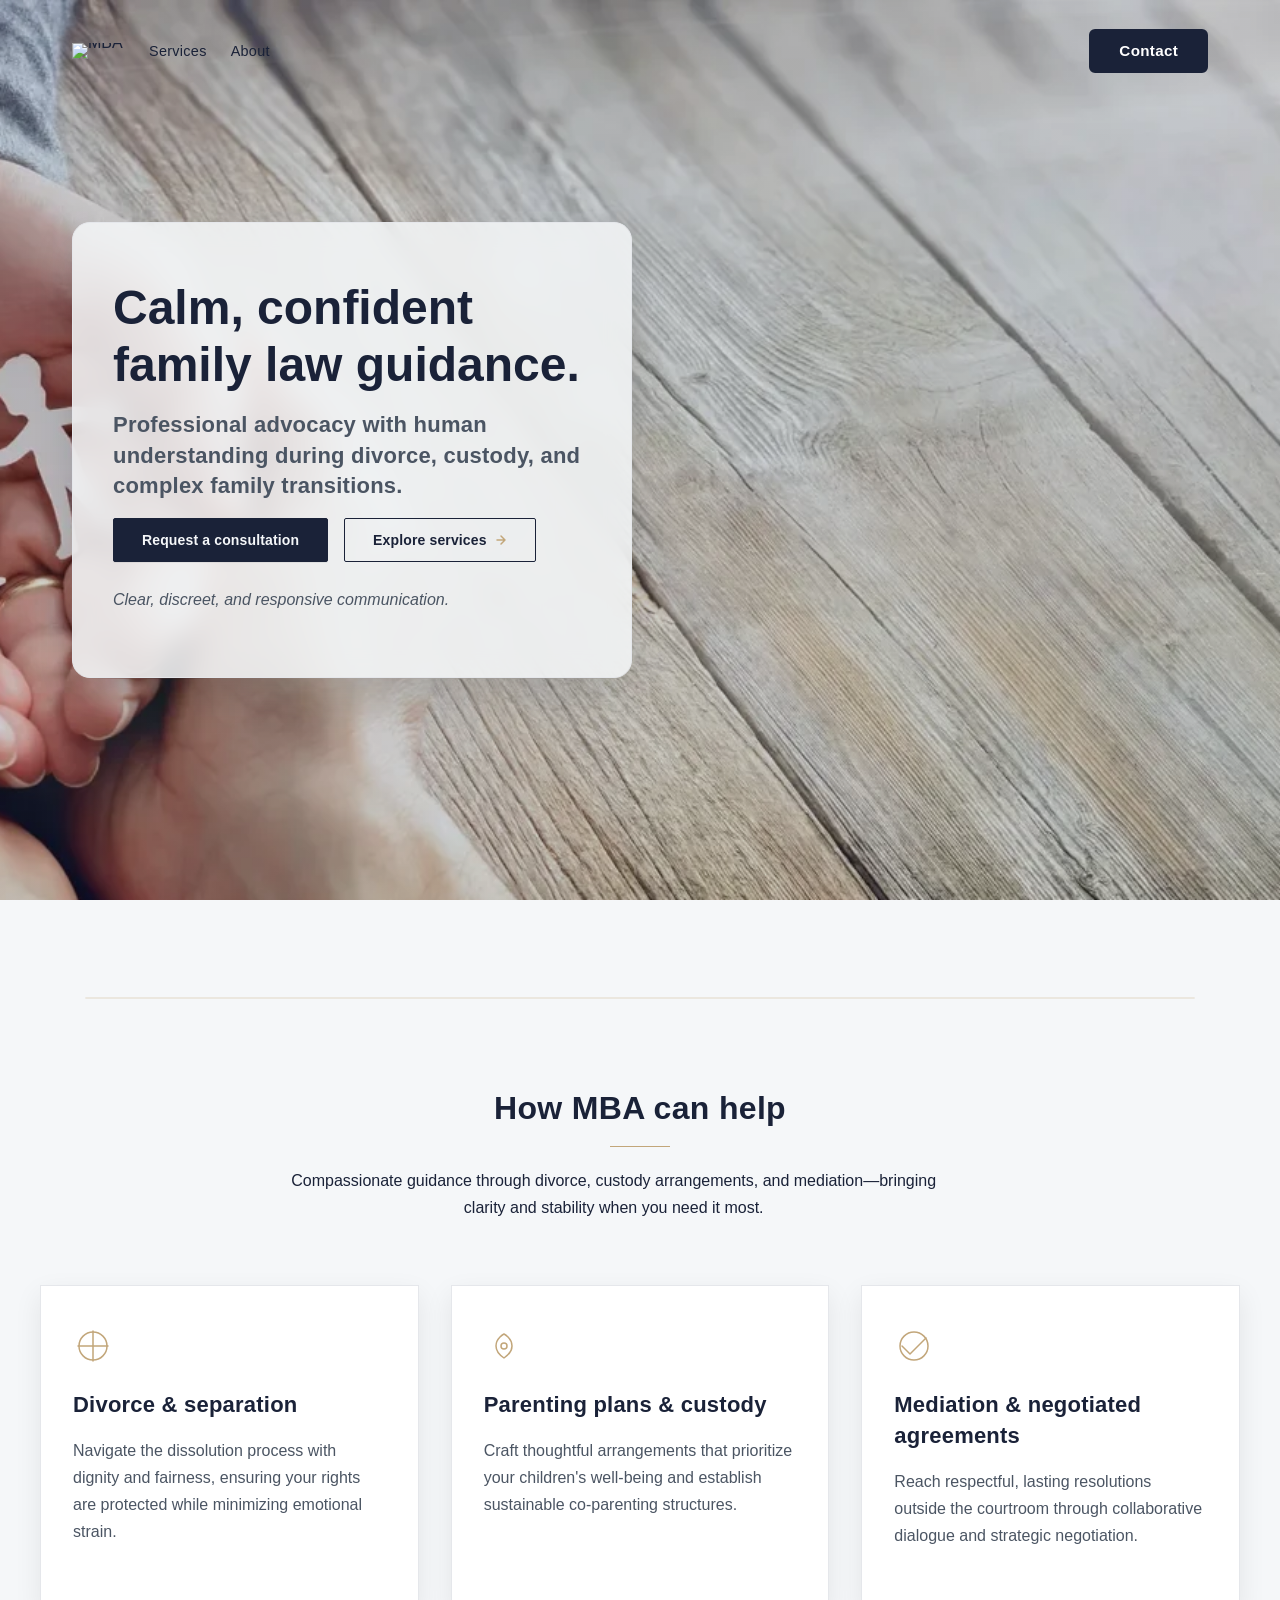
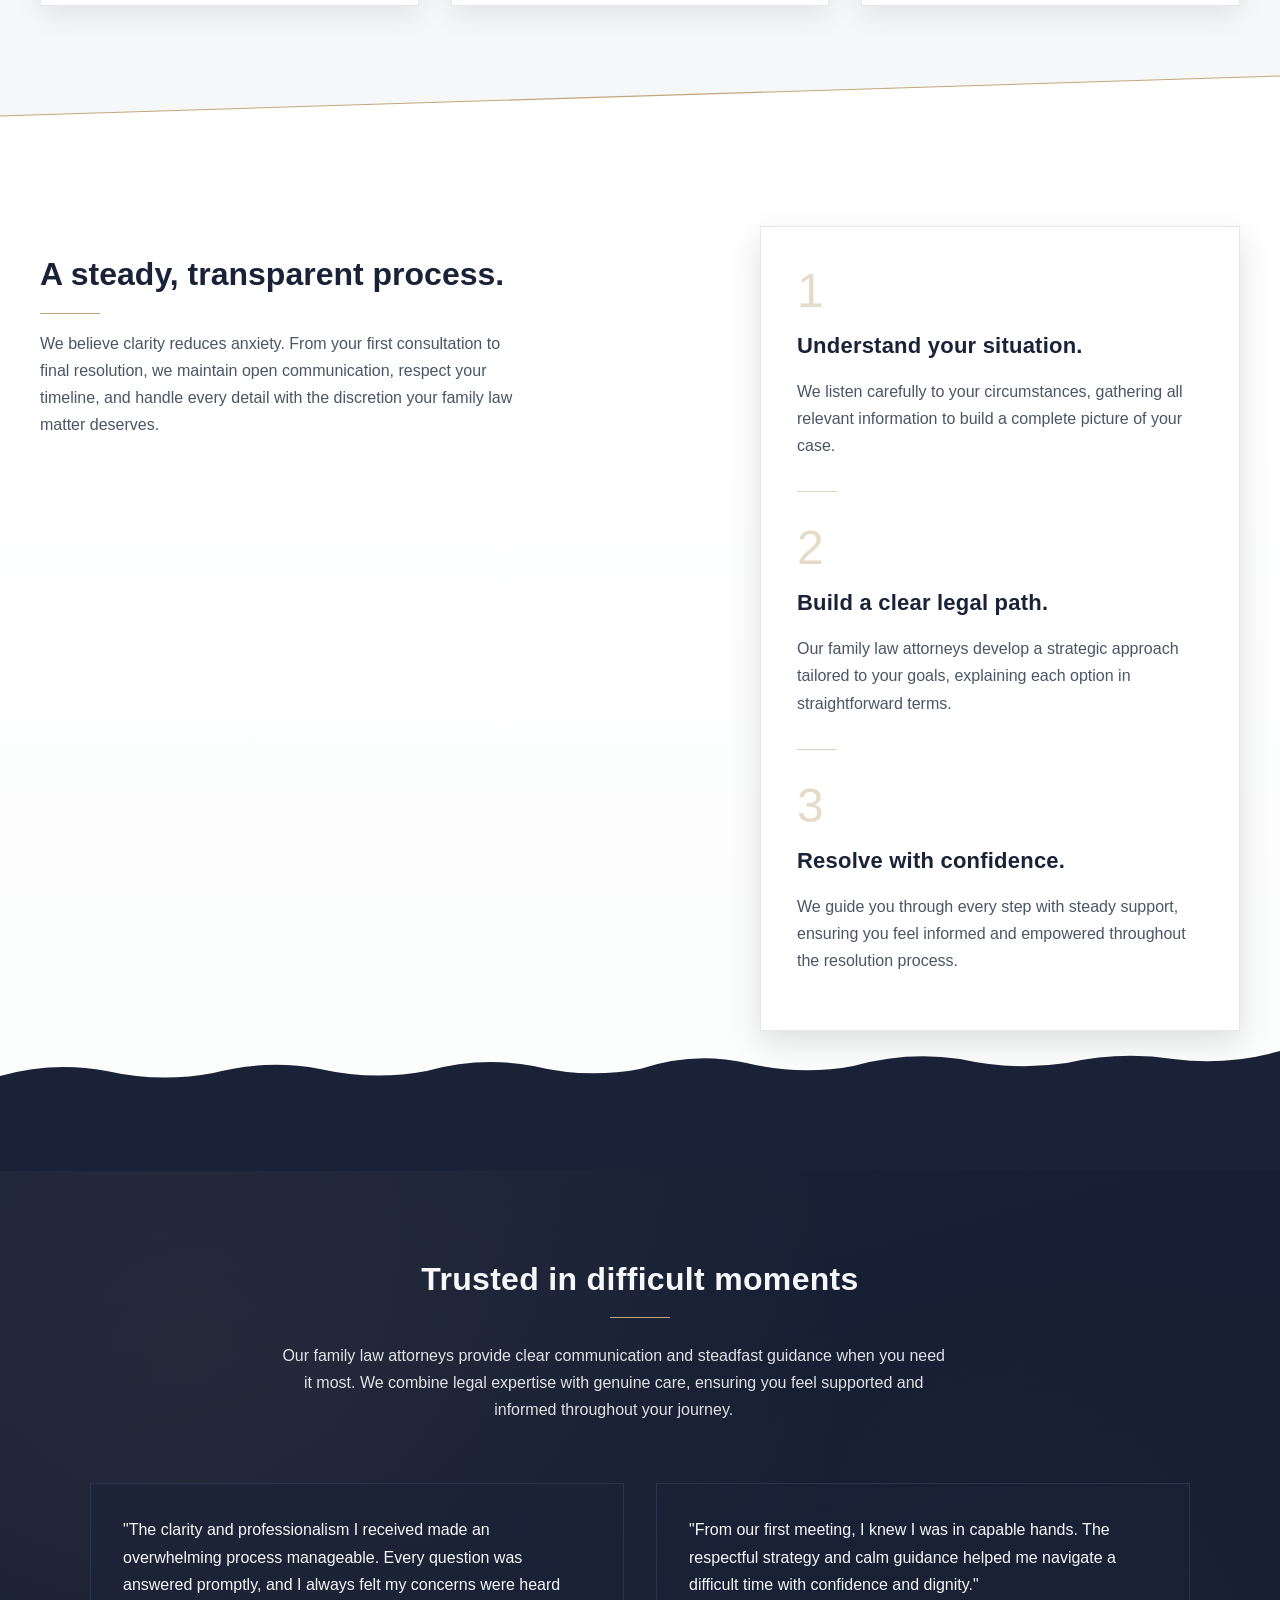
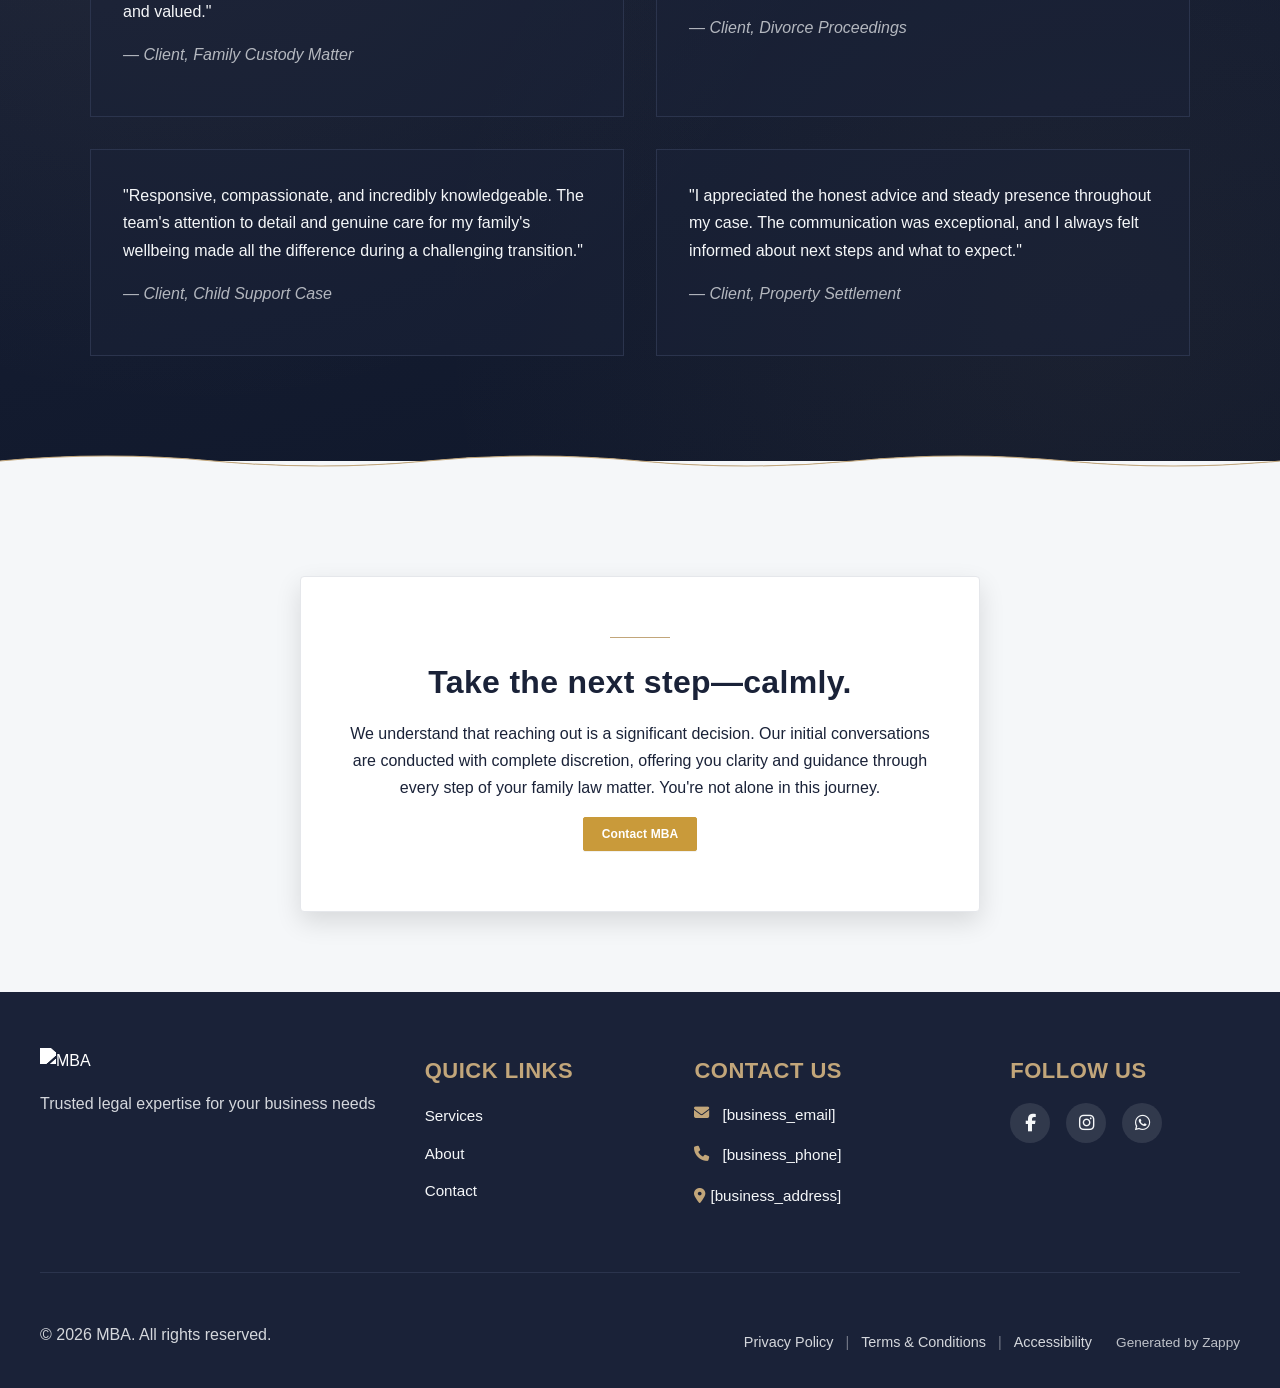
==== public/index.html @ fbe48329 "Background sync: Progressive GitHub Sync" ====
<!doctype html><html dir="ltr" lang="en"><head><meta charset="UTF-8"><meta content="width=device-width,initial-scale=1" name="viewport"><meta content="index, follow" name="robots"><title>Compassionate Family Law Attorney You Can Trust — MBA</title><meta content="Navigate family legal matters with confidence. MBA provides expert family law attorneys who combine professional excellence with genuine empathy for your unique situation." name="description"><meta content="family law attorney, family law lawyers, family custody lawyer, family legal services, divorce attorney" name="keywords"><link href="/assets/favicon.ico" rel="icon" type="image/x-icon"><link href="/assets/favicon-16x16.png" rel="icon" type="image/png" sizes="16x16"><link href="/assets/favicon-32x32.png" rel="icon" type="image/png" sizes="32x32"><link href="/assets/favicon-48x48.png" rel="icon" type="image/png" sizes="48x48"><link href="/assets/favicon-192x192.png" rel="icon" type="image/png" sizes="192x192"><link href="/assets/favicon-512x512.png" rel="icon" type="image/png" sizes="512x512"><link href="/assets/apple-touch-icon.png" rel="apple-touch-icon"><script>!function(){"use strict";var t="0f9f8397-a9c9-483f-95fe-36661cc1593b",e="https://api.zappy5.com/api/analytics/track",a=18e5,n=2592e6,o=!0,i=!0,r=!0;var s=function(){var e="zappy_visitor_"+t,a=null;try{if(a=localStorage.getItem(e)){var o=JSON.parse(a),i=Date.now();if(i-o.created<n)return o.lastSeen=i,localStorage.setItem(e,JSON.stringify(o)),o.id}}catch(t){console.warn("Zappy Analytics: LocalStorage not available")}var r="zv_"+Date.now()+"_"+Math.random().toString(36).substr(2,9);try{localStorage.setItem(e,JSON.stringify({id:r,created:Date.now(),lastSeen:Date.now()}))}catch(t){}return r}(),c=function(){var e="zappy_session_"+t,n=null;try{if(n=sessionStorage.getItem(e)){var o=JSON.parse(n),i=Date.now();if(i-o.timestamp<a)return o.timestamp=i,sessionStorage.setItem(e,JSON.stringify(o)),o.id}}catch(t){console.warn("Zappy Analytics: SessionStorage not available")}var r="zs_"+Date.now()+"_"+Math.random().toString(36).substr(2,9);try{sessionStorage.setItem(e,JSON.stringify({id:r,timestamp:Date.now()}))}catch(t){}return r}();function l(a,n){n=n||{};var o={website_id:t,event_type:a,page_path:window.location.pathname,referrer:document.referrer||"direct",visitor_id:s,session_id:c,metadata:n};if(navigator.sendBeacon){var i=new Blob([JSON.stringify(o)],{type:"application/json"});navigator.sendBeacon(e,i)}else fetch(e,{method:"POST",headers:{"Content-Type":"application/json"},body:JSON.stringify(o),keepalive:!0}).catch(function(t){console.warn("Zappy Analytics: Failed to track event",t)})}o&&l("pageview",{title:document.title,url:window.location.href}),i&&document.addEventListener("click",function(t){var e=t.target;if("BUTTON"===e.tagName||e.closest("button")){var a="BUTTON"===e.tagName?e:e.closest("button");l("click",{element:"button",text:a.textContent.trim().substring(0,100),id:a.id||null,class:a.className||null})}else if("A"===e.tagName||e.closest("a")){var n="A"===e.tagName?e:e.closest("a");l("navigation",{element:"link",text:n.textContent.trim().substring(0,100),href:n.href,external:n.hostname!==window.location.hostname})}},!0),r&&document.addEventListener("submit",function(t){var e=t.target;l("form_submit",{form_id:e.id||null,form_name:e.name||null,form_action:e.action||null,form_method:e.method||"GET"})},!0);var m=Date.now();window.addEventListener("beforeunload",function(){l("page_unload",{time_on_page:Math.floor((Date.now()-m)/1e3),page_path:window.location.pathname})}),window.zappyAnalytics={track:l,getVisitorId:function(){return s},getSessionId:function(){return c}}}()</script><meta content="Compassionate Family Law Attorney You Can Trust — MBA" property="og:title"><meta content="Navigate family legal matters with confidence. MBA provides expert family law attorneys who combine professional excellence with genuine empathy for your unique situation." property="og:description"><meta content="website" property="og:type"><meta content="en_US" property="og:locale"><meta content="summary_large_image" name="twitter:card"><meta content="Compassionate Family Law Attorney You Can Trust — MBA" name="twitter:title"><meta content="Navigate family legal matters with confidence. MBA provides expert family law attorneys who combine professional excellence with genuine empathy for your unique situation." name="twitter:description"><link href="https://cdnjs.cloudflare.com/ajax/libs/font-awesome/6.4.0/css/all.min.css" rel="stylesheet"><link href="/assets/favicon.ico" rel="icon" type="image/x-icon"><link href="/assets/favicon-16x16.png" rel="icon" type="image/png" sizes="16x16"><link href="/assets/favicon-32x32.png" rel="icon" type="image/png" sizes="32x32"><link href="/assets/favicon-48x48.png" rel="icon" type="image/png" sizes="48x48"><link href="/assets/favicon-192x192.png" rel="icon" type="image/png" sizes="192x192"><link href="/assets/favicon-512x512.png" rel="icon" type="image/png" sizes="512x512"><link href="/assets/apple-touch-icon.png" rel="apple-touch-icon"><link href="https://cdn.jsdelivr.net/npm/vanilla-cookieconsent@3/dist/cookieconsent.css" rel="stylesheet"><script src="https://cdn.jsdelivr.net/npm/vanilla-cookieconsent@3/dist/cookieconsent.umd.js"></script><script src="https://cdn.jsdelivr.net/gh/mickidum/acc_toolbar/acctoolbar/acctoolbar.min.js"></script><link href="/styles.css" rel="stylesheet"><style id="zappy-dropdown-submenu-styles">#navMenu li:has(.sub-menu),.nav-menu li:has(.sub-menu),.navbar li:has(.sub-menu),nav li:has(.sub-menu){position:relative}#navMenu .sub-menu,.nav-menu .sub-menu,.navbar .sub-menu,nav .sub-menu{display:block!important;position:absolute!important;top:100%;left:0;min-width:220px;background:#fff;border-radius:8px;box-shadow:0 8px 25px rgba(0,0,0,.15);padding:8px 0;opacity:0;visibility:hidden;transform:translateY(10px);transition:all .3s ease;z-index:1000;list-style:none;pointer-events:none}#navMenu li:hover>.sub-menu,.nav-menu li:hover>.sub-menu,.navbar li:hover>.sub-menu,nav li:hover>.sub-menu{opacity:1!important;visibility:visible!important;transform:translateY(0)!important;pointer-events:auto!important}.sub-menu li{list-style:none;margin:0;padding:0}.sub-menu a{display:block!important;padding:10px 16px!important;color:#333!important;font-weight:500;text-decoration:none;white-space:nowrap;transition:background-color .2s}.sub-menu a:hover{background-color:#f5f5f5}[dir=rtl] .nav-menu .sub-menu,[dir=rtl] .navbar .sub-menu,[dir=rtl] nav .sub-menu,html[lang=ar] .nav-menu .sub-menu,html[lang=ar] .navbar .sub-menu,html[lang=ar] nav .sub-menu,html[lang=he] .nav-menu .sub-menu,html[lang=he] .navbar .sub-menu,html[lang=he] nav .sub-menu{left:auto!important;right:0!important}.sub-menu:empty,.sub-menu:not(:has(li)),.sub-menu:not(:has(li:not(.zappy-hidden-menu-item))){display:none!important;opacity:0!important;visibility:hidden!important;pointer-events:none!important}li:has(.menu-group-title):hover>.sub-menu{opacity:1!important;visibility:visible!important;transform:translateY(0)!important;pointer-events:auto!important}#navMenu>li>.menu-group-title,.nav-menu>li>.menu-group-title{display:inline-block;padding:.5rem 1rem;cursor:default;user-select:none}@media (max-width:768px){#navMenu .sub-menu,.nav-menu .sub-menu,.navbar .sub-menu,nav .sub-menu{position:static!important;transform:none!important;box-shadow:none!important;background:0 0!important;max-height:0;overflow:hidden;opacity:0;visibility:hidden;transition:max-height .3s ease,opacity .3s ease;padding:0!important;border-radius:0!important}.sub-menu.mobile-expanded{max-height:500px!important;opacity:1!important;visibility:visible!important;padding:8px 0 8px 16px!important}[dir=rtl] .sub-menu.mobile-expanded,html[lang=he] .sub-menu.mobile-expanded{padding:8px 16px 8px 0!important}#navMenu li:hover>.sub-menu,.nav-menu li:hover>.sub-menu,.navbar li:hover>.sub-menu,nav li:hover>.sub-menu{opacity:0;visibility:hidden;pointer-events:none}#navMenu li>.sub-menu.mobile-expanded,.nav-menu li>.sub-menu.mobile-expanded,.navbar li>.sub-menu.mobile-expanded,nav li>.sub-menu.mobile-expanded{opacity:1!important;visibility:visible!important;pointer-events:auto!important}#navMenu li:has(.sub-menu),.nav-menu li:has(.sub-menu),.navbar li:has(.sub-menu),nav li:has(.sub-menu){display:flex!important;flex-wrap:wrap!important;align-items:center!important;position:relative!important;min-height:44px!important}#navMenu li:has(.sub-menu)>a,.nav-menu li:has(.sub-menu)>a,.navbar li:has(.sub-menu)>a,nav li:has(.sub-menu)>a{flex:1!important;min-width:0!important}#navMenu li:has(.sub-menu)>.menu-group-title,.nav-menu li:has(.sub-menu)>.menu-group-title,.navbar li:has(.sub-menu)>.menu-group-title,nav li:has(.sub-menu)>.menu-group-title{flex:1!important;min-width:0!important;padding:0!important;line-height:inherit!important}#navMenu li:has(.sub-menu)>.sub-menu,.nav-menu li:has(.sub-menu)>.sub-menu,.navbar li:has(.sub-menu)>.sub-menu,nav li:has(.sub-menu)>.sub-menu{flex-basis:100%!important;width:100%!important}#navMenu li:has(.sub-menu)>a [class*=arrow],#navMenu li:has(.sub-menu)>a [class*=chevron],.nav-menu li:has(.sub-menu)>a .fa-angle-down,.nav-menu li:has(.sub-menu)>a .fa-chevron-down,.nav-menu li:has(.sub-menu)>a [class*=arrow],.nav-menu li:has(.sub-menu)>a [class*=chevron],nav li:has(.sub-menu)>a [class*=arrow],nav li:has(.sub-menu)>a [class*=chevron]{display:none!important;visibility:hidden!important}.mobile-submenu-toggle{display:flex!important;align-items:center!important;justify-content:center!important;width:44px!important;height:auto!important;background:0 0!important;border:none!important;cursor:pointer!important;color:var(--text-dark)!important;position:static!important;flex-shrink:0!important;align-self:stretch!important;z-index:2!important;padding:0!important;margin:0!important}.mobile-submenu-toggle::after{content:''!important;width:0!important;height:0!important;border-left:6px solid transparent!important;border-right:6px solid transparent!important;border-top:7px solid currentColor!important;transition:transform .3s ease!important}.mobile-submenu-toggle.expanded::after{transform:rotate(180deg)!important}.sub-menu a{padding:10px 0!important;display:block!important;color:var(--text-dark)!important}.navbar .sub-menu li a,.zappy-products-dropdown .sub-menu a,nav.navbar .sub-menu li a{color:var(--text-dark)!important}}@media (min-width:769px){.mobile-submenu-toggle{display:none!important}}</style><style id="zappy-widget-visibility">#mic-access-tool-box,#mic-access-tool-general-button,#mic-init-access-tool #mic-access-tool-box,#mic-init-access-tool #mic-access-tool-general-button,#mic-init-access-tool .mic-access-tool-general-button,._access-icon,._access-menu,.mic-access-tool-box,.mic-access-tool-general-button,div[id*=mic-access-tool-box]{display:none!important;visibility:hidden!important;opacity:0!important;pointer-events:none!important}</style></head><body><nav class="navbar"><button aria-label="Menu" class="mobile-toggle" id="mobileToggle"><svg viewBox="0 0 24 24" fill="none" height="24" width="24" class="hamburger-icon"><path d="M3 12h18M3 6h18M3 18h18" stroke="currentColor" stroke-width="2" stroke-linecap="round"></path></svg><svg viewBox="0 0 24 24" fill="none" height="24" width="24" class="close-icon" style="display:none"><path d="M18 6L6 18M6 6l12 12" stroke="currentColor" stroke-width="2" stroke-linecap="round"></path></svg></button><button aria-label="Call" class="phone-header-btn"><svg viewBox="0 0 24 24" fill="currentColor" height="20" width="20"><path d="M22 16.92v3a2 2 0 0 1-2.18 2 19.79 19.79 0 0 1-8.63-3.07 19.5 19.5 0 0 1-6-6 19.79 19.79 0 0 1-3.07-8.67A2 2 0 0 1 4.11 2h3a2 2 0 0 1 2 1.72 12.84 12.84 0 0 0 .7 2.81 2 2 0 0 1-.45 2.11L8.09 9.91a16 16 0 0 0 6 6l1.27-1.27a2 2 0 0 1 2.11-.45 12.84 12.84 0 0 0 2.81.7A2 2 0 0 1 22 16.92z"></path></svg></button><div class="nav-container"><div class="nav-brand"><a href="/" class="logo-link"><img alt="MBA" class="logo" src="/assets/mba-legal-services-logo.webp"></a></div><ul class="nav-menu" id="navMenu"><li><a href="/services">Services</a></li><li><a href="/about">About</a></li></ul><div class="nav-cta-container"><a href="/contact" class="nav-cta-btn">Contact</a></div></div></nav><main><section class="home-hero-section" data-layout-spec="Home-Hero" data-hero-type="fullscreen-scrim" data-zappy-bg-color="" data-zappy-bg-image="assets/business-general-hero-upload-1772632208998.webp" data-zappy-bg-overlay-color="#0e1f36" data-zappy-bg-overlay-opacity="20" data-zappy-bg-type="image" data-zappy-bg-video-type="" data-zappy-bg-video-url="" id="zappy-section-0" style="--zappy-bg-overlay:rgba(14, 31, 54, 0.2);--zappy-bg-image:url(&quot;assets/business-general-hero-upload-1772632208998.webp&quot;);background-image:linear-gradient(rgba(14,31,54,.2),rgba(14,31,54,.2)),url(&quot;assets/business-general-hero-upload-1772632208998.webp&quot;);background-size:cover;background-position:center center;background-repeat:no-repeat;position:relative;overflow:hidden"><img alt="MBA Family Law office consultation room" class="home-hero-bg zappy-editable-image" src="/assets/site-home-hero-bg.webp" data-context="Professional family law office environment: elegant consultation room with soft natural light streaming through sheer curtains, warm wood desk with subtle leather details, calming neutral tones, sophisticated but approachable atmosphere, shallow depth of field, high-end architectural photography style" data-element-id="img-1772631860323-vb6tc7k5k" data-element-type="image" data-hero-bg="true" data-placeholder="home-hero-bg" data-preserve-bg="0" data-resize-handler-attached="true" data-zappy-original-bg="hidden" height="1080" style="display:none" width="1920"><div class="home-hero-scrim" data-zappy-gradient-scrim="true" data-zappy-original-bg="hidden" data-zappy-scrim-orig-opacity="" style="opacity:1;display:none"></div><div class="home-hero-content"><div class="home-hero-overlay-card"><h1 data-element-id="move-1772632239444-rimyccp4" style="text-align:left">Calm, confident family law guidance.</h1><h3>Professional advocacy with human understanding during divorce, custody, and complex family transitions.</h3><div class="home-hero-cta-group"><a href="/contact" class="btn-primary" data-element-id="btn-1772631860321-oxfjqekbe" data-element-type="button" data-native-element="true">Request a consultation</a><a href="/services" class="btn-secondary" data-element-id="btn-1772631860321-j453nmy4q" data-element-type="button" data-native-element="true"><span>Explore services</span><svg viewBox="0 0 12 12" xmlns="http://www.w3.org/2000/svg" aria-hidden="true" data-no-icon-edit="true" fill="none" height="12" width="12"><path d="M2 6H10M10 6L6 2M10 6L6 10" stroke="currentColor" stroke-width="1.5" stroke-linecap="round" stroke-linejoin="round"></path></svg></a></div><p class="home-hero-micro-line">Clear, discreet, and responsive communication.</p></div></div><div class="home-hero-divider-wrapper"><svg viewBox="0 0 1200 100" xmlns="http://www.w3.org/2000/svg" aria-hidden="true" data-no-icon-edit="true" preserveAspectRatio="none"><defs><pattern height="200" id="marble-texture" patternUnits="userSpaceOnUse" width="200" x="0" y="0"><rect fill="#f5f7f9" height="200" width="200" opacity="0.3"></rect><path d="M20,50 Q40,30 60,50 T100,50 Q120,70 140,50 T180,50" stroke="#e5e7eb" stroke-width="0.5" fill="var(--bg-light)" opacity="0.4"></path><path d="M10,80 Q30,60 50,80 T90,80 Q110,100 130,80 T170,80" stroke="#e5e7eb" stroke-width="0.5" fill="var(--bg-light)" opacity="0.3"></path><circle cx="50" cy="100" fill="#c2a67a" r="1" opacity="0.2"></circle><circle cx="150" cy="150" fill="#c2a67a" r="1" opacity="0.2"></circle></pattern><linearGradient id="fade-gradient" x1="0%" x2="0%" y1="0%" y2="100%"><stop offset="0%" style="stop-color:#f5f7f9"></stop><stop offset="100%" style="stop-color:#f5f7f9;stop-opacity:1"></stop></linearGradient></defs><rect fill="url(#marble-texture)" height="100" width="1200"></rect><rect fill="url(#fade-gradient)" height="100" width="1200"></rect><line stroke="#c2a67a" stroke-width="1" x1="80" x2="1120" y1="98" y2="98" opacity="0.4"></line></svg></div></section><section class="home-services-section" data-layout-spec="Home-services"><div class="home-services-container"><div class="home-services-intro"><h2>How MBA can help</h2><div class="home-services-divider-line"></div><p>Compassionate guidance through divorce, custody arrangements, and mediation—bringing clarity and stability when you need it most.</p></div><div class="home-services-grid"><article class="home-services-card"><div class="home-services-icon-wrapper"><svg viewBox="0 0 40 40" xmlns="http://www.w3.org/2000/svg" fill="none" height="40" width="40" data-element-type="icon" data-icon-type="svg"><path d="M20 5L20 35M5 20L35 20" stroke="currentColor" stroke-width="1.5" stroke-linecap="round"></path><circle cx="20" cy="20" fill="none" r="14" stroke="currentColor" stroke-width="1.5"></circle></svg></div><h3>Divorce &amp; separation</h3><p>Navigate the dissolution process with dignity and fairness, ensuring your rights are protected while minimizing emotional strain.</p></article><article class="home-services-card"><div class="home-services-icon-wrapper"><svg viewBox="0 0 40 40" xmlns="http://www.w3.org/2000/svg" fill="none" height="40" width="40" data-element-type="icon" data-icon-type="svg"><path d="M20 8C20 8 12 12 12 20C12 24 14 28 20 32C26 28 28 24 28 20C28 12 20 8 20 8Z" stroke="currentColor" stroke-width="1.5" fill="none" stroke-linejoin="round"></path><circle cx="20" cy="20" fill="none" r="3" stroke="currentColor" stroke-width="1.5"></circle></svg></div><h3>Parenting plans &amp; custody</h3><p>Craft thoughtful arrangements that prioritize your children's well-being and establish sustainable co-parenting structures.</p></article><article class="home-services-card"><div class="home-services-icon-wrapper"><svg viewBox="0 0 40 40" xmlns="http://www.w3.org/2000/svg" fill="none" height="40" width="40" data-element-type="icon" data-icon-type="svg"><path d="M8 20L16 28L32 12" stroke="currentColor" stroke-width="1.5" stroke-linecap="round" stroke-linejoin="round"></path><circle cx="20" cy="20" fill="none" r="14" stroke="currentColor" stroke-width="1.5"></circle></svg></div><h3>Mediation &amp; negotiated agreements</h3><p>Reach respectful, lasting resolutions outside the courtroom through collaborative dialogue and strategic negotiation.</p></article></div></div><div class="home-services-divider-wrapper"><svg viewBox="0 0 1200 60" xmlns="http://www.w3.org/2000/svg" aria-hidden="true" data-no-icon-edit="true" preserveAspectRatio="none"><defs><linearGradient id="home-services-divider-stroke" x1="0%" x2="100%" y1="0%" y2="0%"><stop offset="0%" style="stop-color:var(--accent)"></stop><stop offset="50%" style="stop-color:var(--accent);stop-opacity:1"></stop><stop offset="100%" style="stop-color:var(--accent)"></stop></linearGradient></defs><path d="M0,60 L0,50 L1200,10 L1200,60 Z" fill="#FFFFFF"></path><line stroke="url(#home-services-divider-stroke)" stroke-width="1" x1="0" x2="1200" y1="50" y2="10"></line></svg></div></section><section class="home-process-section" data-layout-spec="Home-process"><div class="home-process-container"><div class="home-process-content"><div class="home-process-text-column"><h2>A steady, transparent process.</h2><p>We believe clarity reduces anxiety. From your first consultation to final resolution, we maintain open communication, respect your timeline, and handle every detail with the discretion your family law matter deserves.</p></div><div class="home-process-steps-column"><div class="home-process-steps-panel"><div class="home-process-step"><div class="home-process-step-number">1</div><h3>Understand your situation.</h3><p>We listen carefully to your circumstances, gathering all relevant information to build a complete picture of your case.</p></div><div class="home-process-step-divider"></div><div class="home-process-step"><div class="home-process-step-number">2</div><h3>Build a clear legal path.</h3><p>Our family law attorneys develop a strategic approach tailored to your goals, explaining each option in straightforward terms.</p></div><div class="home-process-step-divider"></div><div class="home-process-step"><div class="home-process-step-number">3</div><h3>Resolve with confidence.</h3><p>We guide you through every step with steady support, ensuring you feel informed and empowered throughout the resolution process.</p></div></div></div></div></div><div class="home-process-divider-wrapper"><svg viewBox="0 0 1200 120" xmlns="http://www.w3.org/2000/svg" aria-hidden="true" data-no-icon-edit="true" preserveAspectRatio="none"><path d="M1200,120 L1200,0 Q1150,15 1100,8 Q1050,0 1000,12 Q950,20 900,8 Q850,0 800,15 Q750,25 700,12 Q650,0 600,18 Q550,28 500,15 Q450,5 400,20 Q350,30 300,18 Q250,8 200,22 Q150,32 100,20 Q50,10 0,25 L0,120 Z" fill="#1a2238"></path></svg></div></section><section class="home-testimonials-section" data-layout-spec="Home-testimonials"><div class="home-testimonials-container"><div class="home-testimonials-intro"><h2>Trusted in difficult moments</h2><div class="home-testimonials-rule"></div><p>Our family law attorneys provide clear communication and steadfast guidance when you need it most. We combine legal expertise with genuine care, ensuring you feel supported and informed throughout your journey.</p></div><div class="home-testimonials-grid"><div class="home-testimonial-card"><p class="home-testimonial-quote">"The clarity and professionalism I received made an overwhelming process manageable. Every question was answered promptly, and I always felt my concerns were heard and valued."</p><p class="home-testimonial-attribution">— Client, Family Custody Matter</p></div><div class="home-testimonial-card"><p class="home-testimonial-quote">"From our first meeting, I knew I was in capable hands. The respectful strategy and calm guidance helped me navigate a difficult time with confidence and dignity."</p><p class="home-testimonial-attribution">— Client, Divorce Proceedings</p></div><div class="home-testimonial-card"><p class="home-testimonial-quote">"Responsive, compassionate, and incredibly knowledgeable. The team's attention to detail and genuine care for my family's wellbeing made all the difference during a challenging transition."</p><p class="home-testimonial-attribution">— Client, Child Support Case</p></div><div class="home-testimonial-card"><p class="home-testimonial-quote">"I appreciated the honest advice and steady presence throughout my case. The communication was exceptional, and I always felt informed about next steps and what to expect."</p><p class="home-testimonial-attribution">— Client, Property Settlement</p></div></div></div><div class="home-testimonials-divider-wrapper"><svg viewBox="0 0 1200 80" xmlns="http://www.w3.org/2000/svg" aria-hidden="true" data-no-icon-edit="true" preserveAspectRatio="none"><path d="M0,80 L0,45 Q100,35 200,45 T400,45 Q500,35 600,45 T800,45 Q900,35 1000,45 T1200,45 L1200,80 Z" fill="var(--bg-light)"></path><path d="M0,45 Q100,35 200,45 T400,45 Q500,35 600,45 T800,45 Q900,35 1000,45 T1200,45" stroke="var(--accent)" stroke-width="1" fill="var(--bg-light)"></path></svg></div></section><section class="home-cta-section" data-layout-spec="Home-cta"><div class="home-cta-container"><div class="home-cta-card"><div class="home-cta-rule"></div><h2>Take the next step—calmly.</h2><p>We understand that reaching out is a significant decision. Our initial conversations are conducted with complete discretion, offering you clarity and guidance through every step of your family law matter. You're not alone in this journey.</p><a href="/contact" class="btn-primary">Contact MBA</a></div></div></section></main><footer class="site-footer"><link href="https://cdnjs.cloudflare.com/ajax/libs/font-awesome/6.4.0/css/all.min.css" rel="stylesheet"><div class="footer-container"><div class="footer-top"><div class="footer-column footer-company"><img alt="MBA" class="logo" src="/assets/mba-legal-services-logo.webp"><p class="footer-tagline">Trusted legal expertise for your business needs</p></div><div class="footer-column footer-links"><h3 class="footer-heading">Quick Links</h3><ul class="footer-nav"><li><a href="/services">Services</a></li><li><a href="/about">About</a></li><li><a href="/contact">Contact</a></li></ul></div><div class="footer-column footer-contact"><h3 class="footer-heading">Contact Us</h3><ul class="contact-list"><li><i class="fas fa-envelope"></i><a href="mailto:[business_email]">[business_email]</a></li><li><i class="fas fa-phone"></i><a href="tel:[business_phone]">[business_phone]</a></li><li><a href="/"><i class="fas fa-map-marker-alt"></i><span>[business_address]</span></a></li></ul></div><div class="footer-column footer-social"><h3 class="footer-heading">Follow Us</h3><div class="social-links"><a href="[facebook_handle]" aria-label="Facebook"><i class="fab fa-facebook-f"></i></a><a href="[instagram_handle]" aria-label="Instagram"><i class="fab fa-instagram"></i></a><a href="[whatsapp_handle]" aria-label="WhatsApp"><i class="fab fa-whatsapp"></i></a></div></div></div><div class="footer-bottom"><div class="footer-bottom-left"><p class="copyright">© 2026 MBA. All rights reserved.</p></div><div class="footer-bottom-right"><div class="legal-links"><a href="/privacy">Privacy Policy</a><span class="separator">|</span><a href="/terms">Terms &amp; Conditions</a><span class="separator">|</span><a href="/accessibility">Accessibility</a></div><a href="https://zappy5.com" class="zappy-attribution" target="_blank">Generated by Zappy</a></div></div></div></footer><a href="https://wa.me/[whatsapp_handle]" class="whatsapp-float" aria-label="WhatsApp"><i class="fab fa-whatsapp"></i></a><div data-integration="accessibility:toolbar"></div><script src="/script.js"></script><script id="zappy-mobile-submenu-script">!function(){function e(){if(window.innerWidth>768)return document.querySelectorAll(".mobile-submenu-toggle").forEach(function(e){e.remove()}),void document.querySelectorAll(".sub-menu.mobile-expanded").forEach(function(e){e.classList.remove("mobile-expanded")});document.querySelectorAll(".nav-menu li:has(.sub-menu), nav li:has(.sub-menu), .navbar li:has(.sub-menu), #navMenu li:has(.sub-menu)").forEach(function(e){if(!e.querySelector(".mobile-submenu-toggle")){var t=e.querySelector(".sub-menu"),n=e.querySelector(":scope > a");if(t&&n){var o=document.createElement("button");o.className="mobile-submenu-toggle",o.setAttribute("aria-label","Toggle submenu"),o.setAttribute("type","button"),n.insertAdjacentElement("afterend",o),o.addEventListener("click",function(e){e.preventDefault(),e.stopPropagation(),document.querySelectorAll(".sub-menu.mobile-expanded").forEach(function(e){if(e!==t){e.classList.remove("mobile-expanded");var n=e.parentElement.querySelector(".mobile-submenu-toggle");n&&n.classList.remove("expanded")}}),t.classList.toggle("mobile-expanded"),o.classList.toggle("expanded")})}}})}var t;"loading"===document.readyState?document.addEventListener("DOMContentLoaded",e):e(),window.addEventListener("resize",function(){clearTimeout(t),t=setTimeout(e,250)});var n=new MutationObserver(function(t){t.forEach(function(t){if("attributes"===t.type){var n=t.target;n.classList&&(n.classList.contains("active")||n.classList.contains("open"))&&setTimeout(e,100)}})});setTimeout(function(){document.querySelectorAll(".mobile-menu, .nav-menu, #navMenu, nav").forEach(function(e){n.observe(e,{attributes:!0,attributeFilter:["class","style"]})})},500)}()</script><script id="zappy-navbar-scroll-effect">!function(){var e=document.querySelector("nav.navbar,.navbar:not(.zappy-catalog-menu)"),t=document.querySelector(".zappy-catalog-menu");if(e){var r="rgba(15,23,42,0.85)";e.style.transition="background 0.3s ease,backdrop-filter 0.3s ease,-webkit-backdrop-filter 0.3s ease,box-shadow 0.3s ease",t&&(t.style.transition="background 0.3s ease,backdrop-filter 0.3s ease,-webkit-backdrop-filter 0.3s ease"),window.addEventListener("scroll",a,{passive:!0}),a()}function a(){(window.scrollY||window.pageYOffset)>60?(e.style.background=r,e.style.backdropFilter="blur(12px)",e.style.webkitBackdropFilter="blur(12px)",e.style.boxShadow="0 2px 16px rgba(0,0,0,0.12)",t&&(t.style.background=r,t.style.backdropFilter="blur(12px)",t.style.webkitBackdropFilter="blur(12px)")):(e.style.background="transparent",e.style.backdropFilter="none",e.style.webkitBackdropFilter="none",e.style.boxShadow="none",t&&(t.style.background="transparent",t.style.backdropFilter="none",t.style.webkitBackdropFilter="none"))}}()</script></body></html>
---- styles.css ----
/* Self-hosted fonts (Inter + Rubik for multi-language support) */

/* Inter font (English / LTR languages) */
@font-face {
  font-family: 'Inter';
  font-style: normal;
  font-weight: 400;
  font-display: swap;
  src: url('assets/fonts/Inter-Regular.woff2') format('woff2');
}

@font-face {
  font-family: 'Inter';
  font-style: normal;
  font-weight: 500;
  font-display: swap;
  src: url('assets/fonts/Inter-Medium.woff2') format('woff2');
}

@font-face {
  font-family: 'Inter';
  font-style: normal;
  font-weight: 600;
  font-display: swap;
  src: url('assets/fonts/Inter-SemiBold.woff2') format('woff2');
}

@font-face {
  font-family: 'Inter';
  font-style: normal;
  font-weight: 700;
  font-display: swap;
  src: url('assets/fonts/Inter-Bold.woff2') format('woff2');
}

/* Rubik font (Hebrew / RTL languages) */
@font-face {
  font-family: 'Rubik';
  font-style: normal;
  font-weight: 400;
  font-display: swap;
  src: url('assets/fonts/Rubik-Regular.woff2') format('woff2');
}

@font-face {
  font-family: 'Rubik';
  font-style: normal;
  font-weight: 500;
  font-display: swap;
  src: url('assets/fonts/Rubik-Medium.woff2') format('woff2');
}

@font-face {
  font-family: 'Rubik';
  font-style: normal;
  font-weight: 600;
  font-display: swap;
  src: url('assets/fonts/Rubik-SemiBold.woff2') format('woff2');
}

@font-face {
  font-family: 'Rubik';
  font-style: normal;
  font-weight: 700;
  font-display: swap;
  src: url('assets/fonts/Rubik-Bold.woff2') format('woff2');
}


/* Self-hosted fonts (Inter + Rubik for multi-language support) */

/* Inter font (English / LTR languages) */
@font-face {
  font-family: 'Inter';
  font-style: normal;
  font-weight: 400;
  font-display: swap;
  src: url('assets/fonts/Inter-Regular.woff2') format('woff2');
}

@font-face {
  font-family: 'Inter';
  font-style: normal;
  font-weight: 500;
  font-display: swap;
  src: url('assets/fonts/Inter-Medium.woff2') format('woff2');
}

@font-face {
  font-family: 'Inter';
  font-style: normal;
  font-weight: 600;
  font-display: swap;
  src: url('assets/fonts/Inter-SemiBold.woff2') format('woff2');
}

@font-face {
  font-family: 'Inter';
  font-style: normal;
  font-weight: 700;
  font-display: swap;
  src: url('assets/fonts/Inter-Bold.woff2') format('woff2');
}

/* Rubik font (Hebrew / RTL languages) */
@font-face {
  font-family: 'Rubik';
  font-style: normal;
  font-weight: 400;
  font-display: swap;
  src: url('assets/fonts/Rubik-Regular.woff2') format('woff2');
}

@font-face {
  font-family: 'Rubik';
  font-style: normal;
  font-weight: 500;
  font-display: swap;
  src: url('assets/fonts/Rubik-Medium.woff2') format('woff2');
}

@font-face {
  font-family: 'Rubik';
  font-style: normal;
  font-weight: 600;
  font-display: swap;
  src: url('assets/fonts/Rubik-SemiBold.woff2') format('woff2');
}

@font-face {
  font-family: 'Rubik';
  font-style: normal;
  font-weight: 700;
  font-display: swap;
  src: url('assets/fonts/Rubik-Bold.woff2') format('woff2');
}
:root {
  --primary: #1a2238;
  --secondary: #FFFFFF;
  --accent: #c2a67a;
  --bg-light: #f5f7f9;
  --bg-dark: #0f172a;
  --text-dark: #1a2238;
  --text-light: #f5f7f9;
  --text-muted: #4b5563;
  --border-light: #e5e7eb;
  --border-dark: #2b344d;
  --nav-bg: transparent;
  --nav-text: #1a2238;
  --nav-text-hover: #c2a67a;
  
  --gradient-primary: linear-gradient(180deg, #E1B34D 0%, #C99A3A 55%, #B8892C 100%);
  --gradient-secondary: linear-gradient(180deg, #1B3A62 0%, #0E1F36 100%);
  --gradient-gold-shine: linear-gradient(90deg, rgba(255,255,255,0) 0%, rgba(255,255,255,0.45) 50%, rgba(255,255,255,0) 100%);
  --gradient-gold-accent: linear-gradient(135deg, #E7C574 0%, #C99A3A 55%, #A9771F 100%);
  --gradient-dark-section: linear-gradient(180deg, #152C4B 0%, #0E1F36 100%);
  --gradient-light-section: linear-gradient(180deg, #FFFFFF 0%, #F6F6F6 100%);
  --gradient-overlay-dark: linear-gradient(90deg, rgba(14,31,54,0.55) 0%, rgba(14,31,54,0.15) 45%, rgba(14,31,54,0) 70%);
  --gradient-overlay-light: linear-gradient(180deg, rgba(255,255,255,0.75) 0%, rgba(255,255,255,0.85) 100%);
  
  --font-heading: 'Noe Display', 'EB Garamond', Garamond, serif;
  --font-body: Inter, system-ui, -apple-system, 'Segoe UI', Roboto, sans-serif;
  
  --container-max-width: 1200px;
  --container-padding: 20px;
  --border-radius: 8px;
  --transition: all 0.3s ease;
}

*, *::before, *::after {
  box-sizing: border-box;
  margin: 0;
  padding: 0;
}

html {
  font-size: 16px !important;
  -webkit-font-smoothing: antialiased;
  -moz-osx-font-smoothing: grayscale;
  scroll-behavior: smooth;
}

body {
  font-family: 'Inter', sans-serif;
  font-size: 16px !important;
  line-height: 1.7 !important;
  color: var(--text-dark);
  background-color: var(--secondary);
  direction: ltr;
}

h1, h2, h3, h4, h5, h6 {
  font-family: 'Inter', sans-serif;
  color: var(--text-dark);
  letter-spacing: 0.01em;
}

h1 {
  font-size: 48px !important;
  font-weight: 700 !important;
  line-height: 1.2 !important;
  margin-bottom: 1rem !important;
  margin-top: 0.5rem !important;
}

h2 {
  font-size: 32px !important;
  font-weight: 600 !important;
  line-height: 1.3 !important;
  margin-bottom: 1rem !important;
  margin-top: 0.5rem !important;
}

h3 {
  font-size: 22px !important;
  font-weight: 600 !important;
  line-height: 1.4 !important;
  margin-bottom: 1rem !important;
  margin-top: 0.5rem !important;
}

p {
  font-size: 16px !important;
  font-weight: 400 !important;
  line-height: 1.7 !important;
  margin-bottom: 1rem !important;
  max-width: 75ch;
}

small, .small-text {
  font-size: 14px !important;
  font-weight: 400 !important;
  line-height: 1.6 !important;
}

a {
  color: var(--primary);
  text-decoration: none;
  transition: var(--transition);
}

a:hover {
  color: var(--accent);
}

img {
  max-width: 100%;
  height: auto;
  display: block;
}

ul, ol {
  list-style-position: inside;
  margin-bottom: 1rem;
}

button {
  font-family: 'Inter', sans-serif;
  cursor: pointer;
  border: none;
  outline: none;
}

.container {
  max-width: var(--container-max-width);
  margin: 0 auto;
  padding: 0 var(--container-padding);
  width: 100%;
}

.btn {
  display: inline-block;
  padding: 12px 32px;
  font-size: 16px;
  font-weight: 500;
  text-align: center;
  border-radius: var(--border-radius);
  transition: var(--transition);
  cursor: pointer;
  border: 2px solid transparent;
  text-decoration: none;
}

.btn-primary {
  background: var(--gradient-primary);
  color: var(--text-dark);
  border-color: transparent;
}

.btn-primary:hover {
  transform: translateY(-2px);
  box-shadow: 0 8px 16px rgba(194, 166, 122, 0.3);
  color: var(--text-dark);
}

.btn-secondary {
  background: var(--primary);
  color: var(--text-light);
  border-color: var(--primary);
}

.btn-secondary:hover {
  background: transparent;
  color: var(--primary);
  border-color: var(--primary);
}

.text-center {
  text-align: center;
}

.text-muted {
  color: var(--text-muted);
}

.bg-light {
  background-color: var(--bg-light);
}

.bg-dark {
  background-color: var(--bg-dark);
  color: var(--text-light);
}

.section {
  padding: 80px 0;
}

.divider-gold {
  width: 60px;
  height: 2px;
  background: var(--gradient-gold-accent);
  margin: 1.5rem 0;
}

.whatsapp-float {
  position: fixed;
  bottom: 20px;
  right: 20px;
  width: 60px;
  height: 60px;
  background: #25D366;
  color: white;
  border-radius: 50%;
  display: flex;
  align-items: center;
  justify-content: center;
  font-size: 30px;
  z-index: 999;
  box-shadow: 0 4px 12px rgba(0,0,0,0.15);
  text-decoration: none;
  transition: transform 0.3s, box-shadow 0.3s;
}

.whatsapp-float:hover {
  transform: scale(1.1);
  box-shadow: 0 6px 20px rgba(0,0,0,0.2);
  color: white;
}

@media (max-width: 1024px) {
  h1 {
    font-size: 36px !important;
  }
  
  h2 {
    font-size: 28px !important;
  }
  
  h3 {
    font-size: 20px !important;
  }
  
  p {
    font-size: 15px !important;
  }
  
  .section {
    padding: 60px 0;
  }
}

@media (max-width: 768px) {
  h1 {
    font-size: 28px !important;
    margin-bottom: 1rem !important;
    margin-top: 0.5rem !important;
  }
  
  h2 {
    font-size: 22px !important;
    margin-bottom: 1rem !important;
    margin-top: 0.5rem !important;
  }
  
  h3 {
    font-size: 18px !important;
    margin-bottom: 1rem !important;
    margin-top: 0.5rem !important;
  }
  
  p {
    font-size: 14px !important;
  }
  
  .section {
    padding: 40px 0;
  }
  
  .btn {
    padding: 10px 24px;
    font-size: 14px;
  }
  
  .container {
    padding: 0 16px;
  }
}

@media (min-width: 769px) {
  .whatsapp-float {
    display: none !important;
  }
}

/* Navbar Styles */
:root{--nav-bg:transparent;--nav-text:#1a2238;--nav-text-hover:#c2a67a;--primary:#1a2238;--secondary:#FFFFFF;--accent:#c2a67a;--bg-light:#f5f7f9;--bg-dark:#0f172a;--text-dark:#1a2238;--text-light:#f5f7f9;--text-muted:#4b5563;--border-light:#e5e7eb;--border-dark:#2b344d}.navbar{position:fixed;top:0;left:0;right:0;width:100%;background:var(--nav-bg);z-index:1000;padding:1rem 2rem;transition:background-color 0.3s ease,box-shadow 0.3s ease}.navbar.scrolled{background:rgba(255,255,255,0.95);backdrop-filter:blur(10px);box-shadow:0 2px 10px rgba(0,0,0,0.08)}.nav-container{max-width:1200px;margin:0 auto;display:flex;align-items:center;justify-content:space-between;gap:2rem}.nav-brand{flex-shrink:0}.logo-link{display:block;line-height:0}.logo{max-height:40px;height:auto;width:auto;display:block}.nav-menu{display:flex;align-items:center;list-style:none;margin:0;padding:0;gap:2.5rem}.nav-menu li{margin:0;padding:0}.nav-menu a{color:var(--nav-text);text-decoration:none;font-size:0.95rem;font-weight:500;letter-spacing:0.3px;position:relative;transition:color 0.3s ease;padding:0.5rem 0}.nav-menu a:hover{color:var(--nav-text-hover)}.nav-menu a::after{content:'';position:absolute;bottom:0;left:0;width:0;height:2px;background:var(--accent);transition:width 0.3s ease}.nav-menu a:hover::after{width:100%}.nav-cta-container{margin-left:auto;flex-shrink:0}.nav-cta-btn{display:inline-block;background:var(--primary);color:var(--secondary);text-decoration:none;padding:0.75rem 1.75rem;border-radius:6px;font-weight:600;font-size:0.95rem;letter-spacing:0.3px;transition:all 0.3s ease;border:2px solid var(--primary)}.nav-cta-btn:hover{background:transparent;color:var(--primary);transform:translateY(-2px);box-shadow:0 4px 12px rgba(26,34,56,0.15)}.mobile-toggle,.phone-header-btn{display:none;background:none;border:none;cursor:pointer;padding:0.5rem;color:var(--nav-text);transition:color 0.3s ease}.mobile-toggle:hover,.phone-header-btn:hover{color:var(--nav-text-hover)}@media(max-width:768px){.navbar{padding:1rem 1.5rem}.mobile-toggle,.phone-header-btn{display:block;position:absolute;top:50%;transform:translateY(-50%);z-index:1001}.mobile-toggle{left:1rem}.phone-header-btn{right:1rem}.nav-container{flex-direction:column;align-items:stretch}.nav-brand{text-align:center;order:1;padding:0.5rem 0}.logo{margin:0 auto}.nav-menu{position:fixed;top:0;left:-100%;width:80%;max-width:320px;height:100vh;background:rgba(255,255,255,0.98);backdrop-filter:blur(10px);flex-direction:column;align-items:flex-start;gap:0;padding:5rem 2rem 2rem;box-shadow:2px 0 20px rgba(0,0,0,0.1);transition:left 0.3s ease;overflow-y:auto;order:2}.nav-menu.active{left:0}.nav-menu li{width:100%;border-bottom:1px solid var(--border-light)}.nav-menu a{display:block;width:100%;padding:1rem 0;font-size:1.05rem}.nav-menu a::after{display:none}.nav-cta-container{order:3;margin-left:0;padding:1rem 0;text-align:center}.nav-cta-btn{display:block;width:100%;max-width:280px;margin:0 auto;padding:1rem 2rem;font-size:1rem}}@media(max-width:480px){.nav-menu{width:85%;max-width:100%}}
:root{--nav-bg:transparent;--nav-text:#1a2238;--nav-text-hover:#c2a67a;--primary:#1a2238;--secondary:#FFFFFF;--accent:#c2a67a;--bg-light:#f5f7f9;--bg-dark:#0f172a;--text-dark:#1a2238;--text-light:#f5f7f9;--text-muted:#4b5563;--border-light:#e5e7eb;--border-dark:#2b344d}.navbar{position:fixed;top:0;left:0;right:0;width:100%;background:var(--nav-bg);z-index:1000;padding:1rem 2rem;transition:background-color 0.3s ease,box-shadow 0.3s ease}.navbar.scrolled{background:rgba(255,255,255,0.95);backdrop-filter:blur(10px);box-shadow:0 2px 10px rgba(0,0,0,0.08)}.nav-container{max-width:1200px;margin:0 auto;display:flex;align-items:center;justify-content:space-between;gap:2rem}.nav-brand{flex-shrink:0}.logo-link{display:block;line-height:0}.logo{max-height:40px;height:auto;width:auto;display:block}.nav-menu{display:flex;align-items:center;list-style:none;margin:0;padding:0;gap:2.5rem}.nav-menu li{margin:0;padding:0}.nav-menu a{color:var(--nav-text);text-decoration:none;font-size:0.95rem;font-weight:500;letter-spacing:0.3px;position:relative;transition:color 0.3s ease;padding:0.5rem 0}.nav-menu a:hover{color:var(--nav-text-hover)}.nav-menu a::after{content:'';position:absolute;bottom:0;left:0;width:0;height:2px;background:var(--accent);transition:width 0.3s ease}.nav-menu a:hover::after{width:100%}.nav-cta-container{margin-left:auto;flex-shrink:0}.nav-cta-btn{display:inline-block;background:var(--primary);color:var(--secondary);text-decoration:none;padding:0.75rem 1.75rem;border-radius:6px;font-weight:600;font-size:0.95rem;letter-spacing:0.3px;transition:all 0.3s ease;border:2px solid var(--primary)}.nav-cta-btn:hover{background:transparent;color:var(--primary);transform:translateY(-2px);box-shadow:0 4px 12px rgba(26,34,56,0.15)}.mobile-toggle,.phone-header-btn{display:none;background:none;border:none;cursor:pointer;padding:0.5rem;color:var(--nav-text);transition:color 0.3s ease}.mobile-toggle:hover,.phone-header-btn:hover{color:var(--nav-text-hover)}@media(max-width:768px){.navbar{padding:1rem 1.5rem}.mobile-toggle,.phone-header-btn{display:block;position:absolute;top:50%;transform:translateY(-50%);z-index:1001}.mobile-toggle{left:1rem}.phone-header-btn{right:1rem}.nav-container{flex-direction:column;align-items:stretch}.nav-brand{text-align:center;order:1;padding:0.5rem 0}.logo{margin:0 auto}.nav-menu{position:fixed;top:0;left:-100%;width:80%;max-width:320px;height:100vh;background:rgba(255,255,255,0.98);backdrop-filter:blur(10px);flex-direction:column;align-items:flex-start;gap:0;padding:5rem 2rem 2rem;box-shadow:2px 0 20px rgba(0,0,0,0.1);transition:left 0.3s ease;overflow-y:auto;order:2}.nav-menu.active{left:0}.nav-menu li{width:100%;border-bottom:1px solid var(--border-light)}.nav-menu a{display:block;width:100%;padding:1rem 0;font-size:1.05rem}.nav-menu a::after{display:none}.nav-cta-container{order:3;margin-left:0;padding:1rem 0;text-align:center}.nav-cta-btn{display:block;width:100%;max-width:280px;margin:0 auto;padding:1rem 2rem;font-size:1rem}}@media(max-width:480px){.nav-menu{width:85%;max-width:100%}}


/* ============================================
   NAVBAR LAYOUT - POST-GENERATION FIXES
   Structural layout only - colors from Claude
   ============================================ */

/* Base navbar styles - structural only, colors from AI */
.navbar {
  position: sticky;
  top: 0;
  width: 100%;
  z-index: 1000;
  /* Background color is set by Claude's CSS - don't override */
  box-shadow: 0 2px 4px rgba(0,0,0,0.1);
}

/* ============================================
   DESKTOP LAYOUT (>768px)
   ============================================ */

/* Nav container - constrains max width and provides padding */
.nav-container {
  display: flex;
  align-items: center;
  gap: 1rem;
  position: relative;
  max-width: 1400px;
  margin: 0 auto;
  padding: 1rem 2rem;
  width: 100%;
  box-sizing: border-box;
  min-height: 70px;
}

/* Logo styling */
.logo {
  max-height: 40px;
  max-width: 160px !important;
  height: auto;
  width: auto;
  display: block;
  object-fit: contain;
  transition: opacity 0.3s ease;
}

.logo:hover {
  opacity: 0.8;
}

.logo-link {
  display: inline-flex;
  align-items: center;
  text-decoration: none;
  line-height: 0;
}

.logo-link:focus {
  outline: none;
}

/* Nav brand container */
.nav-brand {
  display: flex;
  align-items: center;
  flex-shrink: 0;
  margin: 0;
}

/* Navigation menu - positioned adjacent to logo */
.nav-menu {
  display: flex;
  list-style: none;
  gap: 0.2rem;
  margin: 0;
  padding: 0;
  align-items: center;
  flex-wrap: nowrap;
  flex: 1;
  min-width: 0;
}

.nav-menu li {
  margin: 0;
  padding: 0;
}

.nav-menu > li > a,
.nav-menu > .nav-item > a {
  text-decoration: none;
  transition: color 0.3s ease;
  font-weight: 500;
  font-size: 0.9rem;
  padding: 0.5rem 0.65rem;
  white-space: nowrap;
  color: var(--nav-text, var(--text-dark)) !important;
}

.nav-menu > li > a:hover,
.nav-menu > .nav-item > a:hover {
  color: var(--nav-text-hover, var(--secondary)) !important;
}

/* CTA Container - pushed to end of navbar */
.nav-cta-container {
  margin-left: auto;
  display: flex;
  align-items: center;
  align-self: center;
  height: auto;
  max-height: none;
  padding-top: 0;
  padding-bottom: 0;
}

.nav-cta-item {
  list-style: none;
  margin: 0;
  padding: 0;
}

/* CTA button - prevent stretching to fill navbar height.
   AI CSS provides colors/gradients/etc - we only constrain sizing.
   display: inline-flex + max-height: 44px keeps it as a compact pill. */
.nav-cta-btn {
  display: inline-flex;
  align-items: center;
  align-self: center;
  height: auto;
  max-height: 44px;
  padding-top: 0.5rem;
  padding-bottom: 0.5rem;
  white-space: nowrap;
  box-sizing: border-box;
  overflow: hidden;
}

/* ============================================
   LTR DESKTOP LAYOUT (English, Spanish, French)
   ============================================ */
html[dir="ltr"] .nav-container,
html[lang="en"] .nav-container,
html[lang="es"] .nav-container,
html[lang="fr"] .nav-container {
  justify-content: flex-start;
}

html[dir="ltr"] .nav-menu,
html[lang="en"] .nav-menu,
html[lang="es"] .nav-menu,
html[lang="fr"] .nav-menu {
  margin-left: 0;
  margin-right: 0;
}

html[dir="ltr"] .nav-cta-container,
html[lang="en"] .nav-cta-container,
html[lang="es"] .nav-cta-container,
html[lang="fr"] .nav-cta-container {
  margin-left: auto;
  margin-right: 0;
}

/* ============================================
   RTL DESKTOP LAYOUT (Hebrew, Arabic)
   ============================================ */
html[dir="rtl"] .nav-container,
html[lang="he"] .nav-container,
html[lang="ar"] .nav-container {
  flex-direction: row-reverse;
  justify-content: space-between;
}

/* CTA on the left in RTL */
html[dir="rtl"] .nav-cta-container,
html[lang="he"] .nav-cta-container,
html[lang="ar"] .nav-cta-container {
  order: -1;
  margin: 0;
}

/* Wrapper groups menu and logo together on the right */
html[dir="rtl"] .nav-right-group,
html[lang="he"] .nav-right-group,
html[lang="ar"] .nav-right-group {
  display: flex;
  align-items: center;
  gap: 1rem;
  order: 1;
  flex: 1;
  min-width: 0;
  flex-direction: row-reverse;
}

/* Within wrapper: Logo on far right, menu to its left */
html[dir="rtl"] .nav-right-group .nav-brand,
html[lang="he"] .nav-right-group .nav-brand,
html[lang="ar"] .nav-right-group .nav-brand {
  order: 2;
}

html[dir="rtl"] .nav-right-group .nav-menu,
html[lang="he"] .nav-right-group .nav-menu,
html[lang="ar"] .nav-right-group .nav-menu {
  order: 1;
}

/* ============================================
   DROPDOWN MENUS (Desktop)
   ============================================ */
.nav-dropdown {
  position: relative;
}

.dropdown-toggle {
  background: none;
  border: none;
  cursor: pointer;
  font-family: 'Inter', sans-serif;
  font-size: 0.9rem;
  font-weight: 500;
  display: inline-flex;
  align-items: center;
  gap: 4px;
  padding: 0.5rem 0.65rem;
  color: var(--nav-text, var(--text-dark)) !important;
  transition: color 0.3s ease;
  white-space: nowrap;
}

.dropdown-toggle:hover {
  color: var(--nav-text-hover, var(--secondary)) !important;
}

.dropdown-arrow {
  width: 10px;
  height: 10px;
  flex-shrink: 0;
  transition: transform 0.2s ease;
}

.nav-dropdown:hover .dropdown-arrow,
.nav-dropdown.open .dropdown-arrow {
  transform: rotate(180deg);
}

.nav-dropdown {
  overflow: visible !important;
}

.dropdown-menu {
  display: none;
  position: absolute;
  top: calc(100% + 8px);
  min-width: 220px;
  background: var(--bg-light, #ffffff);
  box-shadow: 0 8px 24px rgba(0,0,0,0.15);
  border-radius: 8px;
  padding: 8px 0;
  z-index: 100001;
  list-style: none;
  margin: 0;
}

html[dir="rtl"] .dropdown-menu,
html[lang="he"] .dropdown-menu,
html[lang="ar"] .dropdown-menu {
  right: 0;
  left: auto;
}

html[dir="ltr"] .dropdown-menu,
html:not([dir="rtl"]):not([lang="he"]):not([lang="ar"]) .dropdown-menu {
  left: 0;
  right: auto;
}

@media (min-width: 769px) {
  .nav-dropdown:hover > .dropdown-menu {
    display: block;
  }
}

.dropdown-menu li {
  margin: 0;
  padding: 0;
}

.dropdown-menu li a {
  display: block;
  padding: 10px 20px;
  text-decoration: none;
  white-space: nowrap;
  font-weight: 400;
  font-size: 0.9em;
  color: var(--text-dark, #1a1a1a) !important;
  transition: background 0.2s ease, color 0.2s ease;
}

.dropdown-menu li a:hover {
  background: rgba(128,128,128,0.1);
  color: var(--nav-text-hover, var(--accent, var(--primary))) !important;
}

/* Desktop: Hide mobile-only elements */
@media (min-width: 769px) {
  .mobile-toggle,
  .phone-header-btn {
    display: none !important;
  }
  
  /* Hide Contact in nav-menu on desktop (it shows in CTA container instead) */
  .nav-menu .mobile-contact-link {
    display: none !important;
  }
  
  /* When .nav-right-group wrapper is absent, the nav-container has 3 direct
     children (brand, menu, CTA) with space-between. flex:1 makes the menu
     fill the gap, and justify-content:flex-start pushes items toward the
     logo side instead of centering them in the available space. */
  .nav-menu {
    flex: 1 !important;
    justify-content: flex-start !important;
  }
}

/* ============================================
   MOBILE RESPONSIVE (≤768px)
   ============================================ */
@media (max-width: 768px) {
  /* Reset nav-container for mobile */
  /* CRITICAL: Reset position properties to prevent conflict with AI-generated mobile CSS */
  /* Some AI generations set .nav-container to position:fixed for slide-out menus, */
  /* position:relative is needed so .nav-brand (position:absolute) centers within it */
  .nav-container {
    padding: 0.75rem 1rem;
    gap: 0;
    justify-content: center !important;
    position: relative !important;
    top: auto !important;
    right: auto !important;
    left: auto !important;
    height: auto !important;
    min-height: 70px !important; /* Ensure height for absolutely positioned mobile buttons */
    width: 100% !important;
  }
  
  /* Show mobile elements - positioned as direct children of navbar */
  .mobile-toggle {
    position: absolute;
    top: 50%;
    transform: translateY(-50%);
    left: 12px; /* LTR default - hamburger on left */
    right: auto;
    display: flex !important;
    align-items: center;
    justify-content: center;
    background: none;
    border: none;
    cursor: pointer;
    padding: 6px;
    z-index: 1001;
    width: 36px !important;
    height: 36px !important;
    color: var(--nav-text, var(--text-dark)) !important;
  }
  
  .phone-header-btn {
    position: absolute;
    top: 50%;
    transform: translateY(-50%);
    right: 12px; /* LTR default - phone on right */
    left: auto;
    display: flex !important;
    align-items: center;
    justify-content: center;
    background: none;
    border: none;
    cursor: pointer;
    padding: 6px;
    z-index: 1001;
    width: 36px !important;
    height: 36px !important;
    color: var(--nav-text, var(--text-dark)) !important;
  }
  
  /* Ensure logo-link is centered */
  .logo-link, .nav-brand a {
    display: flex !important;
    justify-content: center !important;
    margin: 0 auto !important;
  }
  
  .mobile-toggle svg,
  .phone-header-btn svg {
    width: 24px !important;
    height: 24px !important;
    color: inherit !important;
    fill: none !important;
    stroke: currentColor !important;
    stroke-width: 2 !important;
    transition: opacity 0.3s ease;
  }
  
  .mobile-toggle svg path,
  .phone-header-btn svg path {
    stroke: currentColor !important;
  }
  
  .mobile-toggle img,
  .phone-header-btn img {
    width: 24px !important;
    height: 24px !important;
    /* Filter removed - preserve original image colors */
    /* ColorContrastService will handle contrast adjustments */
  }
  
  .mobile-toggle:hover svg,
  .phone-header-btn:hover svg {
    opacity: 0.8;
  }
  
  /* Remove default button styles */
  .mobile-toggle:focus,
  .mobile-toggle:active,
  .phone-header-btn:focus,
  .phone-header-btn:active {
    outline: none;
    border: none;
    box-shadow: none;
  }
  
  /* Center logo on mobile - applies to both LTR and RTL */
  /* RTL selectors added for higher specificity to override desktop RTL rules */
  /* IMPORTANT: Do NOT use margin shorthand (margin: 0 auto) — it resets margin-top
     which breaks AI centering hacks (top:50% + margin-top:-Npx).
     Use explicit left/right + transform for robust vertical centering. */
  .nav-brand,
  html[dir="rtl"] .nav-brand,
  html[lang="he"] .nav-brand,
  html[lang="ar"] .nav-brand,
  html[dir="rtl"] .nav-right-group .nav-brand,
  html[lang="he"] .nav-right-group .nav-brand,
  html[lang="ar"] .nav-right-group .nav-brand {
    position: absolute !important;
    left: 50% !important;
    top: 50% !important;
    transform: translate(-50%, -50%) !important;
    margin: 0 !important;
    text-align: center;
    order: 0 !important;
  }
  
  /* Logo responsive sizing - constrained to 110px to leave room for icon groups */
  .logo {
    max-height: 35px !important;
    max-width: 110px !important;
  }
  
  /* Hide RTL wrapper on mobile */
  .nav-right-group {
    display: contents !important;
  }
  
  /* Hide CTA container on mobile - Contact will be in hamburger menu */
  .nav-cta-container {
    display: none !important;
  }
  
  /* Mobile menu - hidden by default */
  /* CRITICAL: flex-direction: column must have !important to override any desktop rules */
  .nav-menu {
    position: fixed;
    top: 70px;
    width: 50%;
    max-width: 300px;
    /* Background inherits from navbar or Claude's CSS - don't override */
    flex-direction: column !important;
    gap: 0;
    padding: 20px 0;
    box-shadow: 0 4px 12px rgba(0,0,0,0.15);
    display: none;
    z-index: 999;
    margin: 0 !important;
    /* Align menu items to top, not center */
    align-items: stretch !important;
    justify-content: flex-start !important;
  }
  
  .nav-menu.active {
    display: flex !important;
    flex-direction: column !important;
  }
  
  .nav-menu li {
    width: 100%;
  }
  
  /* Show mobile-contact-link in hamburger menu */
  .nav-menu .mobile-contact-link {
    display: block !important;
  }
  
  /* LTR mobile menu text alignment - left aligned */
  html[dir="ltr"] .nav-menu a,
  html:not([dir="rtl"]):not([lang="he"]):not([lang="ar"]) .nav-menu a {
    text-align: left !important;
  }
  
  .nav-menu a {
    display: block;
    padding: 15px 30px;
    width: 100%;
    font-weight: 500;
  }
  
  /* Mobile dropdown menus */
  .nav-dropdown {
    position: static;
  }
  
  .dropdown-toggle {
    display: flex;
    width: 100%;
    padding: 15px 30px;
    font-weight: 500;
    justify-content: space-between;
  }
  
  .dropdown-menu {
    position: static !important;
    box-shadow: none !important;
    border-radius: 0 !important;
    padding: 0 !important;
    background: rgba(128,128,128,0.06) !important;
    min-width: auto !important;
    max-height: 0 !important;
    overflow: hidden !important;
    opacity: 1 !important;
    visibility: visible !important;
    transform: none !important;
    transition: max-height 0.3s ease !important;
  }
  
  .nav-dropdown .dropdown-menu {
    display: block;
    max-height: 0 !important;
    overflow: hidden !important;
  }
  
  .nav-dropdown.open > .dropdown-menu {
    display: block !important;
    max-height: 500px !important;
    overflow: visible !important;
    padding: 0.5rem 0 !important;
  }
  
  .dropdown-menu li a {
    padding: 12px 30px 12px 50px !important;
    font-size: 0.9em;
  }
  
  html[dir="rtl"] .dropdown-menu li a,
  html[lang="he"] .dropdown-menu li a,
  html[lang="ar"] .dropdown-menu li a {
    padding: 12px 50px 12px 30px !important;
  }

  /* Mobile submenu links: use nav panel text color instead of desktop submenu color.
     Desktop submenu uses light bg + dark text, but mobile submenu is inline (transparent)
     within the nav panel which may be dark. Cannot use 'inherit' because the container
     chain (.sub-menu, li) has dark color — only nav <a> tags get light color explicitly. */
  .navbar .sub-menu li a,
  nav.navbar .sub-menu li a,
  .nav-menu .sub-menu a,
  .zappy-products-dropdown .sub-menu a,
  .sub-menu a {
    color: var(--nav-text, var(--text-dark)) !important;
  }
  .mobile-submenu-toggle {
    color: var(--nav-text, var(--text-dark)) !important;
  }

  /* Force sub-menu hidden by default on mobile */
  .navbar .zappy-products-dropdown .sub-menu,
  .navbar .zappy-products-dropdown > .sub-menu {
    display: none !important;
    position: static !important;
    max-height: 0 !important;
    overflow: hidden !important;
     !important;
    visibility: hidden !important;
    pointer-events: none !important;
    box-shadow: none !important;
    border: none !important;
    padding: 0 !important;
    transform: none !important;
  }
  /* Disable hover-triggered dropdowns on mobile — only open via click (.open class) */
  .navbar .zappy-products-dropdown:hover .sub-menu,
  .navbar .zappy-products-dropdown:hover > .sub-menu,
  .navbar .zappy-products-dropdown:focus-within .sub-menu,
  .navbar .zappy-products-dropdown:focus-within > .sub-menu,
  .navbar .menu-item-has-children:hover > .sub-menu,
  .navbar .nav-dropdown:hover > .dropdown-menu {
    display: none !important;
     !important;
    visibility: hidden !important;
    max-height: 0 !important;
    pointer-events: none !important;
  }
  .navbar .zappy-products-dropdown.open .sub-menu,
  .navbar .zappy-products-dropdown.open > .sub-menu,
  .navbar .zappy-products-dropdown .sub-menu.mobile-expanded,
  .navbar .zappy-products-dropdown > .sub-menu.mobile-expanded,
  .navbar .menu-item-has-children.open > .sub-menu,
  .navbar .menu-item-has-children > .sub-menu.mobile-expanded,
  .navbar .nav-dropdown.open > .dropdown-menu {
    display: block !important;
    opacity: 1 !important;
    visibility: visible !important;
    max-height: 500px !important;
    pointer-events: auto !important;
    position: static !important;
    overflow: visible !important;
    padding: 0.5rem 0 !important;
  }

  /* Prevent hero image fade gradient from bleeding over headline text below */
  /* The .image-fade-gradient has bottom: -30px which extends below parent; */
  /* on mobile stacked layout this overlaps the h1 text */
  .hero-image-column {
    overflow: hidden !important;
  }
  .image-fade-gradient {
    bottom: 0 !important;
  }
}

/* ============================================
   LTR POSITIONING (English, Spanish, French, etc.)
   For LTR mobile: hamburger on LEFT, phone on RIGHT
   Uses !important to override any inline styles
   ============================================ */
@media (max-width: 768px) {
  html[dir="ltr"] .mobile-toggle,
  html:not([dir="rtl"]):not([lang="he"]):not([lang="ar"]) .mobile-toggle {
    left: 12px !important;
    right: auto !important;
  }
  
  html[dir="ltr"] .phone-header-btn,
  html:not([dir="rtl"]):not([lang="he"]):not([lang="ar"]) .phone-header-btn {
    right: 12px !important;
    left: auto !important;
  }
  
  html[dir="ltr"] .nav-menu,
  html:not([dir="rtl"]):not([lang="he"]):not([lang="ar"]) .nav-menu {
    left: 0 !important;
    right: auto !important;
  }
}

/* ============================================
   RTL POSITIONING (Hebrew, Arabic)
   For RTL mobile: hamburger on RIGHT, phone on LEFT
   (natural mirror of LTR layout)
   Uses !important to override any inline styles
   ============================================ */
@media (max-width: 768px) {
  html[dir="rtl"] .mobile-toggle,
  html[lang="he"] .mobile-toggle,
  html[lang="ar"] .mobile-toggle {
    left: auto !important;
    right: 12px !important;
  }
  
  html[dir="rtl"] .phone-header-btn,
  html[lang="he"] .phone-header-btn,
  html[lang="ar"] .phone-header-btn {
    left: 12px !important;
    right: auto !important;
  }
  
  html[dir="rtl"] .nav-menu,
  html[lang="he"] .nav-menu,
  html[lang="ar"] .nav-menu {
    right: 0 !important;
    left: auto !important;
  }
  
  html[dir="rtl"] .nav-menu a,
  html[lang="he"] .nav-menu a,
  html[lang="ar"] .nav-menu a {
    text-align: right !important;
  }
  
  /* Hide desktop language switcher on mobile - hamburger menu handles it */
  /* High specificity to override stored CSS */
  .lang-switcher,
  .nav-cta-container .lang-switcher,
  .nav-container .lang-switcher,
  .navbar .lang-switcher,
  .navbar .nav-cta-container .lang-switcher {
    display: none !important;
  }
}

/* ============================================
   CLONED SITE NAVBAR FIXES
   For sites without nav-right-group wrapper
   ============================================ */

/* Force navbar to be truly full width */
header {
  width: 100% !important;
  max-width: 100% !important;
  margin: 0 !important;
  padding: 0 !important;
  box-sizing: border-box !important;
}

.navbar {
  width: 100% !important;
  max-width: 100% !important;
  margin: 0 !important;
  left: 0 !important;
  right: 0 !important;
}

nav.navbar {
  position: fixed;
  top: 0;
  left: 0;
  right: 0;
  width: 100vw !important;
  max-width: none !important;
}

/* Constrained nav-container - content limited to 1200px and centered */
.nav-container {
  width: 100% !important;
  max-width: 1200px !important;
  margin: 0 auto !important;
  padding: 0 2rem !important;
  box-sizing: border-box !important;
  display: flex !important;
  align-items: center !important;
  justify-content: space-between !important;
}

/* RTL layout for cloned sites (without nav-right-group) */
/* Base RTL styles - apply to all screens */
html[dir="rtl"] .nav-container,
html[lang="he"] .nav-container,
html[lang="ar"] .nav-container {
  justify-content: space-between !important;
}

/* Logo stays on right in RTL - DESKTOP ONLY */
/* On mobile, logo should be centered (handled by mobile media query) */
@media (min-width: 769px) {
  html[dir="rtl"] .nav-brand,
  html[dir="rtl"] .logo-link,
  html[lang="he"] .nav-brand,
  html[lang="he"] .logo-link,
  html[lang="ar"] .nav-brand,
  html[lang="ar"] .logo-link {
    order: 2 !important;
    margin-left: 1.5rem !important;
  }
}

/* Base RTL nav-menu styles - display:flex but NOT flex-direction (that's desktop-only) */
html[dir="rtl"] .nav-menu,
html[lang="he"] .nav-menu,
html[lang="ar"] .nav-menu {
  order: 1 !important;
  margin-right: 0 !important;
  margin-left: 0 !important;
}

/* CTA button pushed to far left in RTL */
html[dir="rtl"] .cta-button,
html[dir="rtl"] a.cta-button,
html[dir="rtl"] .nav-cta-btn,
html[lang="he"] .cta-button,
html[lang="he"] a.cta-button,
html[lang="he"] .nav-cta-btn,
html[lang="ar"] .cta-button,
html[lang="ar"] a.cta-button,
html[lang="ar"] .nav-cta-btn {
  order: 0 !important;
  margin-right: auto !important;
  margin-left: 0 !important;
}

/* DESKTOP ONLY: Horizontal flex layout for RTL navbar - prevents breaking mobile vertical menu */
@media (min-width: 769px) {
  html[dir="rtl"] .nav-container,
  html[lang="he"] .nav-container,
  html[lang="ar"] .nav-container {
    flex-direction: row-reverse !important;
  }
  
  html[dir="rtl"] .nav-menu,
  html[lang="he"] .nav-menu,
  html[lang="ar"] .nav-menu {
    display: flex !important;
    flex-direction: row !important;
    align-items: center !important;
    gap: 1.5rem !important;
    /* flex:1 ensures menu fills space between brand and CTA so items
       stay adjacent to the logo instead of centering when the
       .nav-right-group wrapper is absent (cloned sites, etc.).
       justify-content: flex-start pushes items toward the logo
       (in RTL, flex-start = right side, adjacent to the brand). */
    flex: 1 !important;
    justify-content: flex-start !important;
  }
}

/* ============================================
   END NAVBAR FIXES
   ============================================ */

main { margin-top: 0 !important; padding-top: 0 !important; }


/* Footer Styles */
:root{--primary:#1a2238;--secondary:#FFFFFF;--accent:#c2a67a;--bg-light:#f5f7f9;--bg-dark:#0f172a;--text-dark:#1a2238;--text-light:#f5f7f9;--text-muted:#4b5563;--border-light:#e5e7eb;--border-dark:#2b344d}.site-footer{background-color:var(--primary);color:var(--text-light);padding:3.5rem 1.5rem 1.5rem;font-family: 'Inter', sans-serif;line-height:1.6}.footer-container{max-width:1200px;margin:0 auto}.footer-top{display:grid;grid-template-columns:1fr;gap:2.5rem;margin-bottom:3rem;padding-bottom:3rem;border-bottom:1px solid var(--border-dark)}@media(min-width:768px){.footer-top{grid-template-columns:1.5fr 1fr 1.2fr 1fr}}.footer-column h3.footer-heading{color:var(--accent);font-size:1rem;font-weight:600;text-transform:uppercase;letter-spacing:0.5px;margin-bottom:1.25rem}.footer-company .logo{margin-bottom:1rem;display:block;filter:brightness(0) invert(1)}.footer-tagline{color:var(--text-light);font-size:0.95rem;opacity:0.85;margin:0;line-height:1.5}.footer-nav{list-style:none;padding:0;margin:0}.footer-nav li{margin-bottom:0.75rem}.footer-nav a{color:var(--text-light);text-decoration:none;font-size:0.95rem;transition:color 0.3s ease,padding-left 0.3s ease;display:inline-block}.footer-nav a:hover{color:var(--accent);padding-left:5px}.contact-list{list-style:none;padding:0;margin:0}.contact-list li{margin-bottom:1rem;display:flex;align-items:flex-start;gap:0.75rem;font-size:0.95rem}.contact-list i{color:var(--accent);margin-top:0.15rem;width:16px;flex-shrink:0}.contact-list a{color:var(--text-light);text-decoration:none;transition:color 0.3s ease}.contact-list a:hover{color:var(--accent)}.contact-list span{color:var(--text-light)}.social-links{display:flex;gap:1rem}.social-links a{display:flex;align-items:center;justify-content:center;width:40px;height:40px;background-color:rgba(255,255,255,0.1);color:var(--text-light);border-radius:50%;text-decoration:none;transition:all 0.3s ease;font-size:1.1rem}.social-links a:hover{background-color:var(--accent);color:var(--primary);transform:translateY(-3px)}.footer-bottom{display:flex;flex-direction:column;gap:1.5rem;align-items:center;justify-content:center;text-align:center}@media(min-width:768px){.footer-bottom{flex-direction:row;justify-content:space-between;text-align:left}}.footer-bottom-left .copyright{margin:0;font-size:0.9rem;color:var(--text-light);opacity:0.85}.footer-bottom-right{display:flex;flex-direction:column;gap:1rem;align-items:center}@media(min-width:768px){.footer-bottom-right{flex-direction:row;gap:1.5rem}}.legal-links{display:flex;flex-wrap:wrap;gap:0.75rem;align-items:center;justify-content:center;font-size:0.9rem}.legal-links a{color:var(--text-light);text-decoration:none;transition:color 0.3s ease;opacity:0.85}.legal-links a:hover{color:var(--accent);opacity:1}.legal-links .separator{color:var(--text-light);opacity:0.4;user-select:none}.zappy-attribution{color:var(--text-light);text-decoration:none;font-size:0.85rem;opacity:0.75;transition:all 0.3s ease;white-space:nowrap}.zappy-attribution:hover{color:var(--accent);opacity:1}

/* home-hero */
.home-hero-section {
  position: relative;
  width: 100%;
  min-height: 100vh;
  display: flex;
  align-items: center;
  justify-content: flex-start;
  overflow: visible;
  padding-bottom: 100px;
}

.home-hero-section .home-hero-bg {
  position: absolute;
  top: 0;
  left: 0;
  width: 100%;
  height: 100%;
  object-fit: cover;
  z-index: 0;
}

.home-hero-section .home-hero-scrim {
  position: absolute;
  top: 0;
  left: 0;
  width: 100%;
  height: 100%;
  background: linear-gradient(90deg, rgba(14,31,54,0.72) 0%, rgba(14,31,54,0.45) 40%, rgba(14,31,54,0.15) 70%, rgba(14,31,54,0) 100%);
  z-index: 1;
  pointer-events: none;
}

.home-hero-section .home-hero-content {
  position: relative;
  z-index: 10;
  width: 100%;
  max-width: 1200px;
  margin: 0 auto;
  padding: 0 32px;
  display: flex;
  align-items: center;
  min-height: 100vh;
}

.home-hero-section .home-hero-overlay-card {
  background: rgba(245,247,249,0.86);
  backdrop-filter: blur(12px);
  -webkit-backdrop-filter: blur(12px);
  border: 1px solid var(--border-light);
  border-radius: 18px;
  padding: 48px 40px;
  max-width: 560px;
  box-shadow: 0 18px 40px rgba(0,0,0,0.14);
  color: var(--text-dark);
}

.home-hero-section .home-hero-overlay-card h1 {
  font-family: 'Inter', sans-serif;
  font-size: 48px;
  font-weight: 500;
  line-height: 1.2;
  letter-spacing: 0;
  color: var(--text-dark);
  margin: 0 0 20px 0;
}

.home-hero-section .home-hero-overlay-card h3 {
  font-family: 'Inter', sans-serif;
  font-size: 22px;
  font-weight: 400;
  line-height: 1.6;
  color: var(--text-muted);
  margin: 0 0 32px 0;
}

.home-hero-section .home-hero-cta-group {
  display: flex;
  gap: 16px;
  margin-bottom: 24px;
  flex-wrap: wrap;
}

.home-hero-section .btn-primary {
  background: var(--primary);
  color: var(--text-light);
  padding: 14px 28px;
  border-radius: 2px;
  border: 1px solid var(--primary);
  font-family: 'Inter', sans-serif;
  font-weight: 600;
  font-size: 14px;
  letter-spacing: 0.01em;
  line-height: 1;
  text-decoration: none;
  display: inline-block;
  box-shadow: 0 1px 0 rgba(0,0,0,0.06);
  transition: background-color 0.2s ease, transform 0.2s ease, box-shadow 0.2s ease;
}

.home-hero-section .btn-primary:hover {
  background: #0f1624;
  transform: translateY(-2px);
  box-shadow: 0 4px 12px rgba(0,0,0,0.15);
}

.home-hero-section .btn-secondary {
  background: transparent;
  color: var(--primary);
  padding: 14px 28px;
  border-radius: 2px;
  border: 1px solid var(--primary);
  font-family: 'Inter', sans-serif;
  font-weight: 600;
  font-size: 14px;
  letter-spacing: 0.01em;
  line-height: 1;
  text-decoration: none;
  display: inline-flex;
  align-items: center;
  gap: 8px;
  transition: background-color 0.2s ease, color 0.2s ease, transform 0.2s ease;
}

.home-hero-section .btn-secondary:hover {
  background: var(--primary);
  color: var(--text-light);
  transform: translateY(-2px);
}

.home-hero-section .btn-secondary svg {
  color: var(--accent);
  transition: color 0.2s ease;
}

.home-hero-section .btn-secondary:hover svg {
  color: var(--accent);
}

.home-hero-section .home-hero-micro-line {
  font-family: 'Inter', sans-serif;
  font-size: 14px;
  font-weight: 400;
  line-height: 1.6;
  color: var(--text-muted);
  margin: 0;
  font-style: italic;
}

.home-hero-section .home-hero-divider-wrapper {
  position: absolute;
  bottom: 0;
  left: 0;
  width: 100%;
  height: 100px;
  pointer-events: none;
  z-index: 5;
}

.home-hero-section .home-hero-divider-wrapper svg {
  display: block;
  width: 100%;
  height: 100%;
}

@media (max-width: 768px) {
  .home-hero-section {
    min-height: 100vh;
    padding-bottom: 80px;
  }

  .home-hero-section .home-hero-content {
    padding: 100px 16px 0 16px;
    min-height: calc(100vh - 80px);
  }

  .home-hero-section .home-hero-overlay-card {
    padding: 32px 24px;
    max-width: 100%;
    border-radius: 12px;
  }

  .home-hero-section .home-hero-overlay-card h1 {
    font-size: 36px;
    margin-bottom: 16px;
  }

  .home-hero-section .home-hero-overlay-card h3 {
    font-size: 18px;
    margin-bottom: 24px;
  }

  .home-hero-section .home-hero-cta-group {
    flex-direction: column;
    gap: 12px;
    margin-bottom: 20px;
  }

  .home-hero-section .btn-primary,
  .home-hero-section .btn-secondary {
    width: 100%;
    text-align: center;
    justify-content: center;
    padding: 12px 20px;
  }

  .home-hero-section .home-hero-micro-line {
    font-size: 13px;
  }

  .home-hero-section .home-hero-divider-wrapper {
    height: 80px;
  }

  .home-hero-section .home-hero-scrim {
    background: linear-gradient(180deg, rgba(14,31,54,0.55) 0%, rgba(14,31,54,0.35) 60%, rgba(14,31,54,0) 100%);
  }
}

/* home-services */
.home-services-section {
  position: relative;
  background: var(--bg-light);
  color: var(--text-dark);
  padding: 80px 24px 120px;
  overflow: visible;
}

.home-services-section .home-services-container {
  max-width: 1200px;
  margin: 0 auto;
}

.home-services-section .home-services-intro {
  text-align: center;
  max-width: 720px;
  margin: 0 auto 64px;
}

.home-services-section .home-services-intro h2 {
  font-family: 'Inter', sans-serif;
  font-size: 32px;
  font-weight: 500;
  letter-spacing: 0.01em;
  line-height: 1.3;
  color: var(--text-dark);
  margin: 0 0 16px;
}

.home-services-section .home-services-divider-line {
  width: 60px;
  height: 1px;
  background: var(--accent);
  margin: 0 auto 20px;
}

.home-services-section .home-services-intro p {
  color: var(--text-dark);
  line-height: 1.7;
  margin: 0;
}

.home-services-section .home-services-grid {
  display: grid;
  grid-template-columns: repeat(3, 1fr);
  gap: 32px;
}

.home-services-section .home-services-card {
  background: var(--secondary);
  border: 1px solid var(--border-light);
  border-radius: 0;
  padding: 40px 32px;
  box-shadow: 0 10px 26px rgba(0,0,0,0.08);
  transition: all 0.3s ease;
  min-width: 280px;
}

.home-services-section .home-services-card:hover {
  box-shadow: 0 18px 40px rgba(0,0,0,0.12);
  transform: translateY(-4px);
}

.home-services-section .home-services-icon-wrapper {
  width: 40px;
  height: 40px;
  margin: 0 0 24px;
  color: var(--accent);
}

.home-services-section .home-services-icon-wrapper svg {
  display: block;
  width: 100%;
  height: 100%;
}

.home-services-section .home-services-card h3 {
  font-family: 'Inter', sans-serif;
  font-size: 22px;
  font-weight: 600;
  line-height: 1.4;
  color: var(--text-dark);
  margin: 0 0 16px;
}

.home-services-section .home-services-card p {
  color: var(--text-muted);
  line-height: 1.7;
  margin: 0;
}

.home-services-section .home-services-divider-wrapper {
  position: absolute;
  bottom: 0;
  left: 0;
  width: 100%;
  height: 60px;
  pointer-events: none;
  z-index: 5;
}

.home-services-section .home-services-divider-wrapper svg {
  display: block;
  width: 100%;
  height: 100%;
}

@media (max-width: 768px) {
  .home-services-section {
    padding: 48px 16px 88px;
  }
  
  .home-services-section .home-services-intro {
    margin-bottom: 40px;
  }
  
  .home-services-section .home-services-intro h2 {
    font-size: 28px;
  }
  
  .home-services-section .home-services-grid {
    grid-template-columns: 1fr !important;
    gap: 24px;
  }
  
  .home-services-section .home-services-card {
    padding: 32px 24px;
    min-width: auto;
  }
  
  .home-services-section .home-services-divider-wrapper {
    height: 40px;
  }
}

/* home-process */
.home-process-section {
  position: relative;
  background-color: #FFFFFF;
  background-image: linear-gradient(180deg, rgba(255,255,255,0) 0%, rgba(245,247,249,0.3) 100%);
  padding: 100px 24px 140px;
  overflow: visible;
}

.home-process-section .home-process-container {
  max-width: 1200px;
  margin: 0 auto;
}

.home-process-section .home-process-content {
  display: grid;
  grid-template-columns: 1fr 1fr;
  gap: 80px;
  align-items: start;
}

.home-process-section .home-process-text-column {
  padding-top: 20px;
}

.home-process-section .home-process-text-column h2 {
  font-family: 'Inter', sans-serif;
  font-size: 28px;
  font-weight: 500;
  letter-spacing: 0;
  line-height: 1.2;
  color: var(--text-dark);
  margin-bottom: 20px;
  position: relative;
  padding-bottom: 18px;
}

.home-process-section .home-process-text-column h2::after {
  content: '';
  position: absolute;
  bottom: 0;
  left: 0;
  width: 60px;
  height: 1px;
  background: var(--accent);
}

.home-process-section .home-process-text-column p {
  color: var(--text-muted);
  line-height: 1.7;
  max-width: 480px;
}

.home-process-section .home-process-steps-column {
  display: flex;
  justify-content: flex-end;
}

.home-process-section .home-process-steps-panel {
  background: #FFFFFF;
  border: 1px solid var(--border-light);
  border-radius: 0px;
  padding: 40px 36px;
  box-shadow: 0 12px 30px rgba(0,0,0,0.12);
  width: 100%;
  max-width: 480px;
}

.home-process-section .home-process-step {
  position: relative;
}

.home-process-section .home-process-step-number {
  font-family: 'Inter', sans-serif;
  font-size: 48px;
  font-weight: 300;
  color: var(--accent);
  line-height: 1;
  margin-bottom: 16px;
  opacity: 0.4;
}

.home-process-section .home-process-step h3 {
  font-family: 'Inter', sans-serif;
  font-size: 18px;
  font-weight: 600;
  line-height: 1.3;
  color: var(--text-dark);
  margin-bottom: 10px;
}

.home-process-section .home-process-step p {
  color: var(--text-muted);
  line-height: 1.7;
  margin: 0;
}

.home-process-section .home-process-step-divider {
  width: 40px;
  height: 1px;
  background: var(--accent);
  margin: 32px 0;
  opacity: 0.5;
}

.home-process-section .home-process-divider-wrapper {
  position: absolute;
  bottom: 0;
  left: 0;
  width: 100%;
  height: 120px;
  pointer-events: none;
  z-index: 5;
}

.home-process-section .home-process-divider-wrapper svg {
  display: block;
  width: 100%;
  height: 100%;
}

@media (max-width: 768px) {
  .home-process-section {
    padding: 80px 16px 140px;
  }

  .home-process-section .home-process-content {
    grid-template-columns: 1fr;
    gap: 48px;
  }

  .home-process-section .home-process-text-column {
    padding-top: 0;
  }

  .home-process-section .home-process-text-column h2 {
    font-size: 24px;
  }

  .home-process-section .home-process-text-column p {
    max-width: 100%;
  }

  .home-process-section .home-process-steps-column {
    justify-content: flex-start;
  }

  .home-process-section .home-process-steps-panel {
    max-width: 100%;
    padding: 32px 24px;
  }

  .home-process-section .home-process-step-number {
    font-size: 40px;
  }

  .home-process-section .home-process-step h3 {
    font-size: 16px;
  }

  .home-process-section .home-process-step-divider {
    margin: 24px 0;
  }
}

/* home-testimonials */
.home-testimonials-section {
  position: relative;
  background-color: #1a2238;
  background-image: 
    radial-gradient(circle at 15% 20%, rgba(194,166,122,0.08) 0%, transparent 50%),
    radial-gradient(circle at 85% 80%, rgba(194,166,122,0.06) 0%, transparent 50%),
    linear-gradient(165deg, #1a2238 0%, #0f172a 100%);
  color: var(--text-light);
  padding: 80px 16px 140px;
  overflow: visible;
}

.home-testimonials-section .home-testimonials-container {
  max-width: 1200px;
  margin: 0 auto;
}

.home-testimonials-section .home-testimonials-intro {
  text-align: center;
  max-width: 720px;
  margin: 0 auto 60px;
}

.home-testimonials-section .home-testimonials-intro h2 {
  font-family: 'Inter', sans-serif;
  font-size: 32px;
  font-weight: 500;
  line-height: 1.3;
  letter-spacing: 0.01em;
  color: var(--text-light);
  margin-bottom: 16px;
}

.home-testimonials-section .home-testimonials-rule {
  width: 60px;
  height: 1px;
  background: var(--accent);
  margin: 0 auto 24px;
}

.home-testimonials-section .home-testimonials-intro p {
  color: var(--text-light);
  opacity: 0.9;
  line-height: 1.7;
}

.home-testimonials-section .home-testimonials-grid {
  display: grid;
  grid-template-columns: repeat(2, 1fr);
  gap: 32px;
  max-width: 1100px;
  margin: 0 auto;
}

.home-testimonials-section .home-testimonial-card {
  background: rgba(26,34,56,0.5);
  border: 1px solid var(--border-dark);
  border-radius: 0;
  padding: 32px;
  transition: all 0.3s ease;
}

.home-testimonials-section .home-testimonial-card:hover {
  background: rgba(26,34,56,0.7);
  border-color: rgba(194,166,122,0.3);
  transform: translateY(-2px);
}

.home-testimonials-section .home-testimonial-quote {
  color: var(--text-light);
  line-height: 1.7;
  margin-bottom: 20px;
  font-size: 16px;
}

.home-testimonials-section .home-testimonial-attribution {
  color: var(--text-light);
  opacity: 0.7;
  font-size: 14px;
  font-style: italic;
  line-height: 1.6;
  margin-bottom: 0;
}

.home-testimonials-section .home-testimonials-divider-wrapper {
  position: absolute;
  bottom: 0;
  left: 0;
  width: 100%;
  height: 80px;
  pointer-events: none;
  z-index: 5;
}

.home-testimonials-section .home-testimonials-divider-wrapper svg {
  display: block;
  width: 100%;
  height: 100%;
}

@media (max-width: 768px) {
  .home-testimonials-section {
    padding: 60px 16px 120px;
  }
  
  .home-testimonials-section .home-testimonials-intro {
    margin-bottom: 40px;
  }
  
  .home-testimonials-section .home-testimonials-intro h2 {
    font-size: 28px;
  }
  
  .home-testimonials-section .home-testimonials-grid {
    grid-template-columns: 1fr !important;
    gap: 24px;
  }
  
  .home-testimonials-section .home-testimonial-card {
    padding: 24px;
  }
  
  .home-testimonials-section .home-testimonials-divider-wrapper {
    height: 60px;
  }
}

/* home-cta */
.home-cta-section {
  position: relative;
  background: var(--bg-light);
  color: var(--text-dark);
  padding: 80px 16px;
  overflow: visible;
}

.home-cta-section .home-cta-container {
  max-width: 1200px;
  margin: 0 auto;
  display: flex;
  justify-content: center;
  align-items: center;
}

.home-cta-section .home-cta-card {
  background: #FFFFFF;
  border: 1px solid var(--border-light);
  border-radius: 4px;
  padding: 60px 48px;
  max-width: 680px;
  text-align: center;
  box-shadow: 0 10px 26px rgba(0,0,0,0.12);
}

.home-cta-section .home-cta-rule {
  width: 60px;
  height: 1px;
  background: var(--accent);
  margin: 0 auto 24px;
}

.home-cta-section h2 {
  font-family: 'Inter', sans-serif;
  font-size: 32px;
  font-weight: 600;
  line-height: 1.3;
  color: var(--text-dark);
  margin: 0 0 20px;
  letter-spacing: 0.01em;
}

.home-cta-section p {
  font-family: 'Inter', sans-serif;
  color: var(--text-dark);
  line-height: 1.7;
  margin: 0 0 32px;
  max-width: none !important;
}

.home-cta-section .btn-primary {
  display: inline-block;
  background: #C99A3A;
  color: #FFFFFF;
  padding: 10px 18px;
  border-radius: 2px;
  border: 1px solid #C99A3A;
  font-weight: 600;
  font-size: 12px;
  letter-spacing: 0.01em;
  line-height: 1;
  box-shadow: 0 1px 0 rgba(0,0,0,0.06);
  text-decoration: none;
  transition: all 0.2s ease;
  cursor: pointer;
}

.home-cta-section .btn-primary:hover {
  background: #b88a32;
  border-color: #b88a32;
  box-shadow: 0 2px 4px rgba(0,0,0,0.12);
}

@media (max-width: 768px) {
  .home-cta-section {
    padding: 60px 16px;
  }

  .home-cta-section .home-cta-card {
    padding: 40px 24px;
    max-width: 100%;
  }

  .home-cta-section h2 {
    font-size: 28px;
  }

  .home-cta-section .home-cta-rule {
    width: 48px;
    margin-bottom: 20px;
  }

  .home-cta-section p {
    margin-bottom: 28px;
  }
}

/* services-page-intro */
.services-page-intro-section {
  background: var(--bg-light);
  color: var(--text-dark);
  padding: 140px 16px 80px;
  position: relative;
  overflow: visible;
}

.services-page-intro-section .services-page-intro-container {
  max-width: 1200px;
  margin: 0 auto;
}

.services-page-intro-section .services-page-intro-content {
  text-align: center;
  max-width: 800px;
  margin: 0 auto 60px;
}

.services-page-intro-section h1 {
  font-family: 'Inter', sans-serif;
  font-size: 48px;
  font-weight: 400;
  line-height: 1.2;
  letter-spacing: 0.01em;
  color: var(--text-dark);
  margin: 0 0 24px;
}

.services-page-intro-section p {
  font-family: 'Inter', sans-serif;
  font-size: 16px;
  line-height: 1.7;
  color: var(--text-dark);
  margin: 0;
  max-width: 700px;
  margin-left: auto;
  margin-right: auto;
}

.services-page-intro-section .services-page-intro-image-wrapper {
  width: 100%;
  max-width: 1200px;
  margin: 0 auto;
  border-radius: 2px;
  overflow: hidden;
  border: 1px solid var(--border-light);
  box-shadow: 0 10px 26px rgba(0,0,0,0.08);
}

.services-page-intro-section .services-page-intro-image-wrapper img {
  width: 100%;
  height: auto;
  display: block;
  object-fit: cover;
}

.services-page-intro-section .services-page-intro-divider {
  margin-top: 60px;
  display: flex;
  align-items: center;
  justify-content: flex-end;
  gap: 8px;
  padding-right: 0;
}

.services-page-intro-section .divider-segment {
  height: 1px;
  background: var(--accent);
  display: block;
}

.services-page-intro-section .divider-segment:nth-child(1) {
  width: 120px;
}

.services-page-intro-section .divider-segment:nth-child(2) {
  width: 80px;
}

.services-page-intro-section .divider-segment:nth-child(3) {
  width: 40px;
}

@media (max-width: 768px) {
  .services-page-intro-section {
    padding: 100px 16px 60px;
  }

  .services-page-intro-section h1 {
    font-size: 36px;
    margin-bottom: 20px;
  }

  .services-page-intro-section .services-page-intro-content {
    margin-bottom: 40px;
  }

  .services-page-intro-section .services-page-intro-image-wrapper {
    border-radius: 2px;
  }

  .services-page-intro-section .services-page-intro-image-wrapper img {
    height: 240px;
  }

  .services-page-intro-section .services-page-intro-divider {
    margin-top: 40px;
    justify-content: center;
  }

  .services-page-intro-section .divider-segment:nth-child(1) {
    width: 80px;
  }

  .services-page-intro-section .divider-segment:nth-child(2) {
    width: 60px;
  }

  .services-page-intro-section .divider-segment:nth-child(3) {
    width: 30px;
  }
}

/* services-practice-areas */
.services-practice-areas-section {
  position: relative;
  background: var(--bg-light);
  color: var(--text-dark);
  padding: 120px 24px 120px;
  overflow: visible;
}

.services-practice-areas-section .services-practice-areas-container {
  max-width: 1200px;
  margin: 0 auto;
}

.services-practice-areas-section .services-practice-areas-header {
  text-align: center;
  max-width: 700px;
  margin: 0 auto 80px;
}

.services-practice-areas-section .services-practice-areas-header h2 {
  font-family: 'Inter', sans-serif;
  font-size: 28px;
  font-weight: 500;
  letter-spacing: 0;
  line-height: 1.2;
  color: var(--text-dark);
  margin: 0 0 16px;
}

.services-practice-areas-section .services-practice-areas-rule {
  width: 60px;
  height: 1px;
  background: var(--accent);
  margin: 0 auto 20px;
}

.services-practice-areas-section .services-practice-areas-header p {
  font-family: 'Inter', sans-serif;
  font-size: 14px;
  font-weight: 400;
  line-height: 1.7;
  color: var(--text-muted);
  margin: 0;
}

.services-practice-areas-section .services-practice-areas-grid {
  display: grid;
  grid-template-columns: repeat(2, 1fr);
  gap: 32px;
}

.services-practice-areas-section .services-practice-area-tile {
  background: var(--secondary);
  border: 1px solid var(--border-light);
  border-radius: 0;
  padding: 40px 36px;
  transition: box-shadow 0.3s ease, transform 0.3s ease;
}

.services-practice-areas-section .services-practice-area-tile:hover {
  box-shadow: 0 12px 30px rgba(0,0,0,0.12);
  transform: translateY(-4px);
}

.services-practice-areas-section .services-practice-area-icon {
  width: 32px;
  height: 32px;
  color: var(--accent);
  margin: 0 0 20px 0;
}

.services-practice-areas-section .services-practice-area-tile h3 {
  font-family: 'Inter', sans-serif;
  font-size: 18px;
  font-weight: 600;
  line-height: 1.3;
  color: var(--text-dark);
  margin: 0 0 12px;
}

.services-practice-areas-section .services-practice-area-divider {
  width: 40px;
  height: 1px;
  background: var(--accent);
  margin: 0 0 16px 0;
}

.services-practice-areas-section .services-practice-area-tile p {
  font-family: 'Inter', sans-serif;
  font-size: 12px;
  font-weight: 400;
  line-height: 1.7;
  color: var(--text-muted);
  margin: 0;
}

.services-practice-areas-section .services-practice-areas-divider-wrapper {
  position: absolute;
  bottom: 0;
  left: 0;
  width: 100%;
  height: 60px;
  pointer-events: none;
  z-index: 5;
}

.services-practice-areas-section .services-practice-areas-divider-wrapper svg {
  display: block;
  width: 100%;
  height: 100%;
}

@media (max-width: 768px) {
  .services-practice-areas-section {
    padding: 100px 16px 80px;
  }

  .services-practice-areas-section .services-practice-areas-header {
    margin-bottom: 48px;
  }

  .services-practice-areas-section .services-practice-areas-header h2 {
    font-size: 24px;
  }

  .services-practice-areas-section .services-practice-areas-header p {
    font-size: 13px;
  }

  .services-practice-areas-section .services-practice-areas-grid {
    grid-template-columns: 1fr !important;
    gap: 24px;
  }

  .services-practice-areas-section .services-practice-area-tile {
    padding: 28px 24px;
  }

  .services-practice-areas-section .services-practice-area-icon {
    width: 28px;
    height: 28px;
    margin-bottom: 16px;
  }

  .services-practice-areas-section .services-practice-area-tile h3 {
    font-size: 16px;
  }

  .services-practice-areas-section .services-practice-areas-divider-wrapper {
    height: 40px;
  }
}

/* services-approach */
.services-approach-section {
  position: relative;
  background: var(--bg-light);
  color: var(--text-dark);
  padding: 120px 24px 100px;
  overflow: visible;
}

.services-approach-section .services-approach-container {
  max-width: 1200px;
  margin: 0 auto;
}

.services-approach-section .services-approach-content {
  display: grid;
  grid-template-columns: 1fr 1fr;
  gap: 80px;
  align-items: start;
}

.services-approach-section .services-approach-text h2 {
  font-family: 'Inter', sans-serif;
  font-size: 32px;
  font-weight: 500;
  line-height: 1.3;
  color: var(--text-dark);
  letter-spacing: 0.01em;
  margin: 0 0 16px 0;
}

.services-approach-section .services-approach-accent-rule {
  width: 60px;
  height: 1px;
  background: var(--accent);
  margin: 0 0 32px 0;
}

.services-approach-section .services-approach-text p {
  font-family: 'Inter', sans-serif;
  color: var(--text-dark);
  line-height: 1.7;
  margin: 0 0 24px 0;
}

.services-approach-section .services-approach-text p:last-child {
  margin-bottom: 0;
}

.services-approach-section .services-approach-visual {
  display: flex;
  flex-direction: column;
  gap: 20px;
}

.services-approach-section .services-approach-image-card {
  background: var(--secondary);
  border: 1px solid var(--border-light);
  border-radius: 0px;
  padding: 12px;
  box-shadow: 0 10px 26px rgba(0,0,0,0.08);
}

.services-approach-section .services-approach-image-card img {
  display: block;
  width: 100%;
  height: auto;
  border-radius: 0px;
}

.services-approach-section .services-approach-reassurance {
  padding: 0 12px;
}

.services-approach-section .services-approach-reassurance p {
  font-family: 'Inter', sans-serif;
  color: var(--text-muted);
  line-height: 1.6;
  margin: 0;
}

.services-approach-section .services-approach-reassurance small {
  font-size: 14px;
}

.services-approach-section .services-approach-divider-wrapper {
  position: absolute;
  bottom: 0;
  left: 0;
  width: 100%;
  height: 80px;
  pointer-events: none;
  z-index: 5;
}

.services-approach-section .services-approach-divider-wrapper svg {
  display: block;
  width: 100%;
  height: 100%;
}

@media (max-width: 768px) {
  .services-approach-section {
    padding: 100px 16px 80px;
  }
  
  .services-approach-section .services-approach-content {
    grid-template-columns: 1fr;
    gap: 48px;
  }
  
  .services-approach-section .services-approach-text h2 {
    font-size: 28px;
  }
  
  .services-approach-section .services-approach-accent-rule {
    margin-bottom: 24px;
  }
  
  .services-approach-section .services-approach-text p {
    margin-bottom: 20px;
  }
  
  .services-approach-section .services-approach-visual {
    gap: 16px;
  }
  
  .services-approach-section .services-approach-image-card {
    padding: 8px;
  }
  
  .services-approach-section .services-approach-reassurance {
    padding: 0 8px;
  }
}

/* services-faq */
.services-faq-section {
  position: relative;
  background: var(--bg-light);
  color: var(--text-dark);
  padding: 100px 24px 80px;
  overflow: visible;
}

.services-faq-section .services-faq-container {
  max-width: 900px;
  margin: 0 auto;
}

.services-faq-section .services-faq-header {
  text-align: center;
  margin-bottom: 72px;
}

.services-faq-section .services-faq-header h2 {
  font-family: 'Inter', sans-serif;
  font-size: 32px;
  font-weight: 500;
  letter-spacing: 0.01em;
  line-height: 1.3;
  color: var(--text-dark);
  margin: 0 0 20px 0;
  position: relative;
  display: inline-block;
}

.services-faq-section .services-faq-header h2::after {
  content: '';
  position: absolute;
  bottom: -12px;
  left: 50%;
  transform: translateX(-50%);
  width: 60px;
  height: 1px;
  background: var(--accent);
}

.services-faq-section .services-faq-header p {
  font-family: 'Inter', sans-serif;
  color: var(--text-muted);
  max-width: 680px;
  margin: 28px auto 0;
  line-height: 1.7;
}

.services-faq-section .services-faq-list {
  display: flex;
  flex-direction: column;
  gap: 0;
}

.services-faq-section .services-faq-item {
  padding: 48px 0;
  border-bottom: 1px solid var(--border-light);
}

.services-faq-section .services-faq-item:first-child {
  padding-top: 0;
}

.services-faq-section .services-faq-item:last-child {
  border-bottom: none;
  padding-bottom: 0;
}

.services-faq-section .services-faq-item h3 {
  font-family: 'Inter', sans-serif;
  font-size: 22px;
  font-weight: 600;
  line-height: 1.4;
  color: var(--text-dark);
  margin: 0 0 16px 0;
  letter-spacing: 0.005em;
}

.services-faq-section .services-faq-item p {
  font-family: 'Inter', sans-serif;
  color: var(--text-muted);
  line-height: 1.75;
  margin: 0;
}

.services-faq-section .services-faq-divider-wrapper {
  position: absolute;
  bottom: 0;
  left: 0;
  width: 100%;
  height: 2px;
  pointer-events: none;
  z-index: 5;
}

.services-faq-section .services-faq-divider-wrapper svg {
  display: block;
  width: 100%;
  height: 100%;
}

@media (max-width: 768px) {
  .services-faq-section {
    padding: 100px 16px 60px;
  }
  
  .services-faq-section .services-faq-header {
    margin-bottom: 48px;
  }
  
  .services-faq-section .services-faq-header h2 {
    font-size: 28px;
  }
  
  .services-faq-section .services-faq-header h2::after {
    width: 50px;
  }
  
  .services-faq-section .services-faq-item {
    padding: 36px 0;
  }
  
  .services-faq-section .services-faq-item h3 {
    font-size: 20px;
    margin-bottom: 12px;
  }
}

/* services-cta */
.services-cta-section {
  position: relative;
  background: var(--bg-dark);
  color: var(--text-light);
  padding: 80px 16px;
  overflow: visible;
}

.services-cta-section .services-cta-container {
  max-width: 1200px;
  margin: 0 auto;
  display: flex;
  justify-content: center;
  align-items: center;
}

.services-cta-section .services-cta-card {
  background: rgba(26, 34, 56, 0.6);
  border: 1px solid var(--border-dark);
  border-radius: 4px;
  padding: 60px 48px;
  max-width: 720px;
  width: 100%;
  text-align: center;
  box-shadow: 0 18px 40px rgba(0,0,0,0.14);
}

.services-cta-section .services-cta-rule {
  width: 60px;
  height: 1px;
  background: var(--accent);
  margin: 0 auto 24px;
}

.services-cta-section h2 {
  font-family: 'Inter', sans-serif;
  font-size: 32px;
  font-weight: 600;
  line-height: 1.3;
  color: var(--text-light);
  margin: 0 0 24px;
  letter-spacing: 0.01em;
}

.services-cta-section p {
  font-family: 'Inter', sans-serif;
  color: var(--text-light);
  line-height: 1.7;
  margin: 0 0 32px;
  max-width: none !important;
}

.services-cta-section .services-cta-buttons {
  display: flex;
  gap: 16px;
  justify-content: center;
  align-items: center;
  flex-wrap: wrap;
}

.services-cta-section .btn-primary {
  background: #C99A3A;
  color: #FFFFFF;
  padding: 10px 18px;
  border-radius: 2px;
  border: 1px solid #C99A3A;
  font-weight: 600;
  font-size: 12px;
  letter-spacing: 0.01em;
  line-height: 1;
  box-shadow: 0 1px 0 rgba(0,0,0,0.06);
  text-decoration: none;
  display: inline-block;
  transition: all 0.2s ease;
  font-family: 'Inter', sans-serif;
}

.services-cta-section .btn-primary:hover {
  background: #B38A30;
  border-color: #B38A30;
  box-shadow: 0 2px 4px rgba(0,0,0,0.12);
}

.services-cta-section .btn-secondary {
  background: #E9ECEF;
  color: #152C4B;
  padding: 10px 18px;
  border-radius: 2px;
  border: 1px solid #A9B0BA;
  font-weight: 600;
  font-size: 12px;
  letter-spacing: 0.01em;
  line-height: 1;
  text-decoration: none;
  display: inline-block;
  transition: all 0.2s ease;
  font-family: 'Inter', sans-serif;
}

.services-cta-section .btn-secondary:hover {
  background: #D9DCDF;
  border-color: #99A0AA;
}

@media (max-width: 768px) {
  .services-cta-section {
    padding: 60px 16px;
  }

  .services-cta-section .services-cta-card {
    padding: 40px 24px;
  }

  .services-cta-section h2 {
    font-size: 28px;
    margin-bottom: 20px;
  }

  .services-cta-section .services-cta-rule {
    width: 48px;
    margin-bottom: 20px;
  }

  .services-cta-section p {
    margin-bottom: 28px;
  }

  .services-cta-section .services-cta-buttons {
    flex-direction: column;
    gap: 12px;
  }

  .services-cta-section .btn-primary,
  .services-cta-section .btn-secondary {
    width: 100%;
    text-align: center;
    padding: 12px 18px;
  }
}

/* about-page-intro */
.about-page-intro-section {
  position: relative;
  overflow: visible;
  background: var(--bg-light);
  color: var(--text-dark);
  padding: 140px 24px 120px;
}

.about-page-intro-section .about-page-intro-container {
  max-width: 1200px;
  margin: 0 auto;
  display: grid;
  grid-template-columns: 1fr 1fr;
  gap: 80px;
  align-items: center;
}

.about-page-intro-section .about-page-intro-content {
  max-width: 540px;
}

.about-page-intro-section h1 {
  font-family: 'Inter', sans-serif;
  font-size: 48px;
  font-weight: 400;
  line-height: 1.2;
  letter-spacing: 0.01em;
  color: var(--text-dark);
  margin: 0 0 24px 0;
}

.about-page-intro-section .about-page-intro-accent-line {
  width: 60px;
  height: 1px;
  background: var(--accent);
  margin: 0 0 32px 0;
}

.about-page-intro-section p {
  font-family: 'Inter', sans-serif;
  font-size: 16px;
  line-height: 1.7;
  color: var(--text-dark);
  margin: 0;
}

.about-page-intro-section .about-page-intro-image-wrapper {
  display: flex;
  justify-content: flex-end;
  align-items: center;
}

.about-page-intro-section .about-page-intro-image-card {
  background: var(--secondary);
  border: 1px solid var(--border-light);
  border-radius: 0;
  padding: 24px;
  box-shadow: 0 12px 30px rgba(0,0,0,0.12);
  max-width: 500px;
  width: 100%;
}

.about-page-intro-section .about-page-intro-image-card img {
  display: block;
  width: 100%;
  height: auto;
  border-radius: 0;
}

.about-page-intro-section .about-page-intro-divider-wrapper {
  position: absolute;
  bottom: 0;
  left: 0;
  width: 100%;
  height: 60px;
  pointer-events: none;
  z-index: 5;
}

.about-page-intro-section .about-page-intro-divider-wrapper svg {
  display: block;
  width: 100%;
  height: 100%;
}

@media (max-width: 768px) {
  .about-page-intro-section {
    padding: 100px 16px 80px;
  }

  .about-page-intro-section .about-page-intro-container {
    grid-template-columns: 1fr;
    gap: 48px;
  }

  .about-page-intro-section .about-page-intro-content {
    max-width: 100%;
  }

  .about-page-intro-section h1 {
    font-size: 36px;
    margin-bottom: 20px;
  }

  .about-page-intro-section .about-page-intro-accent-line {
    margin-bottom: 24px;
  }

  .about-page-intro-section .about-page-intro-image-wrapper {
    justify-content: center;
  }

  .about-page-intro-section .about-page-intro-image-card {
    max-width: 100%;
    padding: 20px;
  }
}

/* about-story */
.about-story-section {
  position: relative;
  background: var(--bg-light);
  color: var(--text-dark);
  padding: 80px 24px 120px;
  overflow: visible;
}

.about-story-section .about-story-container {
  max-width: 1200px;
  margin: 0 auto;
}

.about-story-section .about-story-title {
  font-family: 'Inter', sans-serif;
  font-size: 32px;
  font-weight: 500;
  line-height: 1.3;
  color: var(--text-dark);
  text-align: center;
  margin: 0 0 48px;
  letter-spacing: 0.01em;
}

.about-story-section .about-story-narrative {
  max-width: 720px;
  margin: 0 auto 64px;
}

.about-story-section .about-story-narrative p {
  font-family: 'Inter', sans-serif;
  color: var(--text-dark);
  line-height: 1.7;
  margin: 0 0 24px;
  text-align: center;
}

.about-story-section .about-story-narrative p:last-child {
  margin-bottom: 0;
}

.about-story-section .about-story-principles {
  display: grid;
  grid-template-columns: repeat(3, 1fr);
  gap: 48px;
  max-width: 1000px;
  margin: 0 auto;
}

.about-story-section .principle-item {
  text-align: center;
  padding-top: 24px;
  position: relative;
}

.about-story-section .principle-item::before {
  content: '';
  position: absolute;
  top: 0;
  left: 50%;
  transform: translateX(-50%);
  width: 60px;
  height: 1px;
  background: var(--accent);
}

.about-story-section .principle-title {
  font-family: 'Inter', sans-serif;
  font-size: 22px;
  font-weight: 600;
  line-height: 1.4;
  color: var(--text-dark);
  margin: 0 0 12px;
  letter-spacing: 0.01em;
}

.about-story-section .principle-description {
  font-family: 'Inter', sans-serif;
  color: var(--text-muted);
  line-height: 1.6;
  margin: 0;
}

.about-story-section .about-story-divider-wrapper {
  position: absolute;
  bottom: 0;
  left: 0;
  width: 100%;
  height: 60px;
  pointer-events: none;
  z-index: 5;
}

.about-story-section .about-story-divider-wrapper svg {
  display: block;
  width: 100%;
  height: 100%;
}

@media (max-width: 768px) {
  .about-story-section {
    padding: 60px 16px 100px;
  }
  
  .about-story-section .about-story-title {
    font-size: 28px;
    margin-bottom: 32px;
  }
  
  .about-story-section .about-story-narrative {
    margin-bottom: 48px;
  }
  
  .about-story-section .about-story-narrative p {
    margin-bottom: 20px;
  }
  
  .about-story-section .about-story-principles {
    grid-template-columns: 1fr !important;
    gap: 32px;
  }
  
  .about-story-section .principle-item {
    padding-top: 20px;
  }
  
  .about-story-section .principle-item::before {
    width: 50px;
  }
  
  .about-story-section .principle-title {
    font-size: 20px;
    margin-bottom: 10px;
  }
}

/* about-team */
.about-team-section {
  position: relative;
  background: #FFFFFF;
  padding: 80px 24px 120px;
  overflow: visible;
}

.about-team-section .about-team-container {
  max-width: 1200px;
  margin: 0 auto;
}

.about-team-section .about-team-header {
  text-align: center;
  max-width: 700px;
  margin: 0 auto 60px;
}

.about-team-section .about-team-header h2 {
  font-family: 'Inter', sans-serif;
  font-size: 32px;
  font-weight: 600;
  line-height: 1.3;
  color: var(--text-dark);
  margin: 0 0 16px;
  letter-spacing: 0.01em;
}

.about-team-section .about-team-accent-line {
  width: 60px;
  height: 1px;
  background: var(--accent);
  margin: 0 auto 24px;
}

.about-team-section .about-team-header p {
  color: var(--text-dark);
  line-height: 1.7;
  margin: 0;
}

.about-team-section .about-team-grid {
  display: grid;
  grid-template-columns: repeat(auto-fit, minmax(300px, 1fr));
  gap: 40px;
  margin-top: 60px;
}

.about-team-section .about-team-card {
  background: #FFFFFF;
  border: 1px solid var(--border-light);
  border-radius: 0;
  padding: 0;
  transition: transform 0.2s ease, box-shadow 0.2s ease;
}

.about-team-section .about-team-card:hover {
  transform: translateY(-4px);
  box-shadow: 0 12px 30px rgba(0,0,0,0.12);
}

.about-team-section .about-team-photo-wrapper {
  position: relative;
  width: 100%;
  aspect-ratio: 1;
  overflow: hidden;
  background-color: #D9D9D9;
}

.about-team-section .about-team-photo-wrapper img {
  width: 100%;
  height: 100%;
  object-fit: cover;
  display: block;
}

.about-team-section .about-team-info {
  padding: 28px 24px 32px;
}

.about-team-section .about-team-info h3 {
  font-family: 'Inter', sans-serif;
  font-size: 22px;
  font-weight: 500;
  line-height: 1.4;
  color: var(--text-dark);
  margin: 0 0 16px;
  letter-spacing: 0.01em;
}

.about-team-section .about-team-info p {
  color: var(--text-dark);
  line-height: 1.7;
  margin: 0;
}

.about-team-section .about-team-divider-wrapper {
  position: absolute;
  bottom: 0;
  left: 0;
  width: 100%;
  height: 60px;
  pointer-events: none;
  z-index: 5;
}

.about-team-section .about-team-divider-wrapper svg {
  display: block;
  width: 100%;
  height: 100%;
}

@media (max-width: 768px) {
  .about-team-section {
    padding: 60px 16px 100px;
  }

  .about-team-section .about-team-header {
    margin-bottom: 40px;
  }

  .about-team-section .about-team-header h2 {
    font-size: 28px;
  }

  .about-team-section .about-team-grid {
    grid-template-columns: 1fr;
    gap: 32px;
    margin-top: 40px;
  }

  .about-team-section .about-team-info {
    padding: 24px 20px 28px;
  }

  .about-team-section .about-team-info h3 {
    font-size: 20px;
  }

  .about-team-section .about-team-divider-wrapper {
    height: 40px;
  }
}

/* about-values */
.about-values-section {
  position: relative;
  background-color: var(--bg-dark);
  color: var(--text-light);
  padding: 80px 24px 140px;
  overflow: visible;
}

.about-values-section .about-values-container {
  max-width: 1200px;
  margin: 0 auto;
}

.about-values-section .about-values-header {
  text-align: center;
  margin-bottom: 64px;
  max-width: 800px;
  margin-left: auto;
  margin-right: auto;
}

.about-values-section .about-values-header h2 {
  font-family: 'Inter', sans-serif;
  font-size: 32px;
  font-weight: 500;
  line-height: 1.3;
  color: var(--text-light);
  margin-bottom: 20px;
  letter-spacing: 0.01em;
}

.about-values-section .about-values-header p {
  color: var(--text-light);
  opacity: 0.9;
  line-height: 1.7;
  max-width: 720px;
  margin: 0 auto;
}

.about-values-section .about-values-grid {
  display: grid;
  grid-template-columns: repeat(2, 1fr);
  gap: 32px;
  max-width: 1000px;
  margin: 0 auto;
}

.about-values-section .about-values-card {
  background: rgba(255, 255, 255, 0.03);
  border: 1px solid var(--border-dark);
  border-radius: 0px;
  padding: 32px 28px;
  transition: all 0.3s ease;
}

.about-values-section .about-values-card:hover {
  background: rgba(255, 255, 255, 0.05);
  border-color: rgba(194, 166, 122, 0.3);
  transform: translateY(-2px);
}

.about-values-section .about-values-card h3 {
  font-family: 'Inter', sans-serif;
  font-size: 22px;
  font-weight: 600;
  line-height: 1.4;
  color: var(--text-light);
  margin-bottom: 14px;
  position: relative;
  padding-bottom: 14px;
}

.about-values-section .about-values-card h3::after {
  content: '';
  position: absolute;
  bottom: 0;
  left: 0;
  width: 40px;
  height: 1px;
  background: var(--accent);
  opacity: 0.6;
}

.about-values-section .about-values-card p {
  color: var(--text-light);
  opacity: 0.85;
  line-height: 1.7;
}

.about-values-section .about-values-divider-wrapper {
  position: absolute;
  bottom: 0;
  left: 0;
  width: 100%;
  height: 120px;
  pointer-events: none;
  z-index: 5;
}

.about-values-section .about-values-divider-wrapper svg {
  display: block;
  width: 100%;
  height: 100%;
}

@media (max-width: 768px) {
  .about-values-section {
    padding: 60px 16px 120px;
  }
  
  .about-values-section .about-values-header {
    margin-bottom: 48px;
  }
  
  .about-values-section .about-values-header h2 {
    font-size: 28px;
  }
  
  .about-values-section .about-values-grid {
    grid-template-columns: 1fr !important;
    gap: 24px;
  }
  
  .about-values-section .about-values-card {
    padding: 24px 20px;
  }
  
  .about-values-section .about-values-card h3 {
    font-size: 20px;
  }
}

/* about-success-stories */
.about-success-stories-section {
  position: relative;
  background: var(--bg-light);
  color: var(--text-dark);
  padding: 80px 16px;
  overflow: visible;
}

.about-success-stories-container {
  max-width: 1200px;
  margin: 0 auto;
}

.about-success-stories-header {
  text-align: center;
  margin-bottom: 60px;
  max-width: 800px;
  margin-left: auto;
  margin-right: auto;
}

.about-success-stories-section h2 {
  font-family: 'Inter', sans-serif;
  font-size: 32px;
  font-weight: 500;
  line-height: 1.3;
  color: var(--text-dark);
  margin-bottom: 20px;
  letter-spacing: 0.01em;
}

.about-success-stories-divider {
  width: 60px;
  height: 1px;
  background: var(--accent);
  margin: 0 auto 24px;
}

.about-success-stories-header p {
  font-family: 'Inter', sans-serif;
  color: var(--text-muted);
  line-height: 1.7;
  max-width: 700px;
  margin: 0 auto;
}

.about-success-stories-grid {
  display: grid;
  grid-template-columns: repeat(auto-fit, minmax(320px, 1fr));
  gap: 32px;
  margin-top: 48px;
}

.about-success-stories-card {
  background: var(--secondary);
  border: 1px solid var(--border-light);
  border-radius: 0;
  padding: 32px 28px;
  box-shadow: 0 12px 30px rgba(0,0,0,0.08);
  transition: transform 0.3s ease, box-shadow 0.3s ease;
}

.about-success-stories-card:hover {
  transform: translateY(-4px);
  box-shadow: 0 18px 40px rgba(0,0,0,0.12);
}

.about-success-stories-card h3 {
  font-family: 'Inter', sans-serif;
  font-size: 22px;
  font-weight: 600;
  line-height: 1.4;
  color: var(--text-dark);
  margin-bottom: 18px;
  letter-spacing: 0.005em;
}

.about-success-stories-card p {
  font-family: 'Inter', sans-serif;
  color: var(--text-muted);
  line-height: 1.7;
  margin-bottom: 16px;
}

.about-success-stories-card p:last-child {
  margin-bottom: 0;
}

@media (max-width: 768px) {
  .about-success-stories-section {
    padding: 60px 16px;
  }
  
  .about-success-stories-section h2 {
    font-size: 28px;
  }
  
  .about-success-stories-header {
    margin-bottom: 40px;
  }
  
  .about-success-stories-grid {
    grid-template-columns: 1fr !important;
    gap: 24px;
    margin-top: 32px;
  }
  
  .about-success-stories-card {
    padding: 24px 20px;
  }
  
  .about-success-stories-card h3 {
    font-size: 20px;
  }
}

/* contact-page-intro */
.contact-page-intro-section {
  position: relative;
  background: var(--bg-light);
  color: var(--text-dark);
  padding: 140px 24px 80px;
  overflow: visible;
}

.contact-page-intro-section .contact-intro-container {
  max-width: 1200px;
  margin: 0 auto;
}

.contact-page-intro-section .contact-intro-header {
  text-align: center;
  max-width: 720px;
  margin: 0 auto 64px;
}

.contact-page-intro-section h1 {
  font-family: 'Inter', sans-serif;
  font-size: 48px;
  font-weight: 400;
  line-height: 1.2;
  letter-spacing: 0.01em;
  color: var(--text-dark);
  margin: 0 0 24px;
}

.contact-page-intro-section .contact-intro-header p {
  font-family: 'Inter', sans-serif;
  font-size: 16px;
  line-height: 1.7;
  color: var(--text-dark);
  margin: 0;
  max-width: 640px;
  margin-left: auto;
  margin-right: auto;
}

.contact-page-intro-section .contact-intro-reassurance {
  display: grid;
  grid-template-columns: repeat(3, 1fr);
  gap: 48px;
  max-width: 960px;
  margin: 0 auto;
}

.contact-page-intro-section .reassurance-item {
  text-align: center;
}

.contact-page-intro-section .reassurance-item h3 {
  font-family: 'Inter', sans-serif;
  font-size: 18px;
  font-weight: 500;
  line-height: 1.3;
  letter-spacing: 0.005em;
  color: var(--text-dark);
  margin: 0 0 12px;
}

.contact-page-intro-section .reassurance-item p {
  font-family: 'Inter', sans-serif;
  font-size: 16px;
  line-height: 1.7;
  color: var(--text-muted);
  margin: 0;
}

.contact-page-intro-section .contact-intro-divider {
  position: absolute;
  bottom: 0;
  right: 20%;
  width: 240px;
  height: 1px;
  background: linear-gradient(90deg, var(--accent) 0%, var(--accent) 100%);
}

@media (max-width: 768px) {
  .contact-page-intro-section {
    padding: 100px 16px 60px;
  }
  
  .contact-page-intro-section h1 {
    font-size: 36px;
    margin-bottom: 20px;
  }
  
  .contact-page-intro-section .contact-intro-header {
    margin-bottom: 48px;
  }
  
  .contact-page-intro-section .contact-intro-reassurance {
    grid-template-columns: 1fr !important;
    gap: 32px;
  }
  
  .contact-page-intro-section .contact-intro-divider {
    right: 10%;
    width: 160px;
  }
}

/* contact-contact */
.contact-contact-section {
  position: relative;
  background: var(--bg-light);
  color: var(--text-dark);
  padding: 80px 16px 120px;
  overflow: visible;
}

.contact-contact-section .contact-contact-container {
  max-width: 1200px;
  margin: 0 auto;
}

.contact-contact-section .contact-contact-grid {
  display: grid;
  grid-template-columns: 1fr 1fr;
  gap: 80px;
  align-items: start;
}

/* Form Column */
.contact-contact-section .contact-form-column {
  position: relative;
  z-index: 1;
}

.contact-contact-section .contact-form-heading {
  font-family: 'Inter', sans-serif;
  font-size: 32px;
  font-weight: 500;
  line-height: 1.3;
  color: var(--text-dark);
  margin: 0 0 32px 0;
  letter-spacing: 0.01em;
}

.contact-contact-section .contact-form {
  display: flex;
  flex-direction: column;
  gap: 24px;
}

.contact-contact-section .form-group {
  display: flex;
  flex-direction: column;
  gap: 8px;
}

.contact-contact-section .form-group label {
  font-family: 'Inter', sans-serif;
  font-size: 14px;
  font-weight: 600;
  color: var(--text-dark);
  letter-spacing: 0.01em;
}

.contact-contact-section .form-group input,
.contact-contact-section .form-group textarea {
  font-family: 'Inter', sans-serif;
  font-size: 16px;
  padding: 14px 16px;
  background: var(--secondary);
  border: 1px solid var(--border-light);
  border-radius: 2px;
  color: var(--text-dark);
  transition: all 0.2s ease;
  min-height: 48px;
}

.contact-contact-section .form-group input:focus,
.contact-contact-section .form-group textarea:focus {
  outline: none;
  border-color: var(--accent);
  box-shadow: 0 0 0 3px rgba(194, 166, 122, 0.1);
}

.contact-contact-section .form-group textarea {
  resize: vertical;
  min-height: 140px;
  font-family: 'Inter', sans-serif;
}

.contact-contact-section .btn-primary {
  background: var(--primary);
  color: var(--secondary);
  padding: 14px 32px;
  border-radius: 2px;
  border: 1px solid var(--primary);
  font-weight: 600;
  font-size: 14px;
  letter-spacing: 0.01em;
  line-height: 1;
  cursor: pointer;
  transition: all 0.2s ease;
  align-self: flex-start;
  min-height: 48px;
  font-family: 'Inter', sans-serif;
}

.contact-contact-section .btn-primary:hover {
  background: #0f1729;
  border-color: #0f1729;
  transform: translateY(-1px);
  box-shadow: 0 4px 12px rgba(26, 34, 56, 0.2);
}

.contact-contact-section .btn-primary:active {
  transform: translateY(0);
}

/* Contact Details Column */
.contact-contact-section .contact-details-column {
  position: relative;
  z-index: 1;
}

.contact-contact-section .contact-details-heading {
  font-family: 'Inter', sans-serif;
  font-size: 32px;
  font-weight: 500;
  line-height: 1.3;
  color: var(--text-dark);
  margin: 0 0 24px 0;
  letter-spacing: 0.01em;
  position: relative;
  padding-bottom: 16px;
}

.contact-contact-section .contact-details-heading::after {
  content: '';
  position: absolute;
  bottom: 0;
  left: 0;
  width: 60px;
  height: 1px;
  background: var(--accent);
}

.contact-contact-section .contact-details-intro,
.contact-contact-section .contact-details-urgent {
  font-family: 'Inter', sans-serif;
  line-height: 1.7;
  color: var(--text-dark);
  margin: 0 0 20px 0;
}

.contact-contact-section .contact-details-urgent {
  color: var(--text-muted);
  font-size: 14px;
  padding: 16px;
  background: rgba(194, 166, 122, 0.05);
  border-left: 2px solid var(--accent);
  margin-bottom: 32px;
}

.contact-contact-section .contact-methods {
  display: flex;
  flex-direction: column;
  gap: 12px;
  margin-bottom: 32px;
}

.contact-contact-section .contact-method {
  font-family: 'Inter', sans-serif;
  line-height: 1.7;
  color: var(--text-dark);
  margin: 0;
}

.contact-contact-section .contact-method strong {
  font-weight: 600;
  color: var(--text-dark);
}

.contact-contact-section .contact-method a {
  color: var(--primary);
  text-decoration: none;
  transition: color 0.2s ease;
}

.contact-contact-section .contact-method a:hover {
  color: var(--accent);
}

.contact-contact-section .contact-social {
  display: flex;
  gap: 16px;
  align-items: center;
}

.contact-contact-section .contact-social a {
  display: flex;
  align-items: center;
  justify-content: center;
  width: 44px;
  height: 44px;
  border: 1px solid var(--border-light);
  border-radius: 2px;
  color: var(--text-dark);
  transition: all 0.2s ease;
}

.contact-contact-section .contact-social a:hover {
  border-color: var(--accent);
  color: var(--accent);
  transform: translateY(-2px);
}

/* Bottom Divider */
.contact-contact-section .contact-contact-divider-wrapper {
  position: absolute;
  bottom: 0;
  left: 0;
  width: 100%;
  height: 60px;
  pointer-events: none;
  z-index: 5;
}

.contact-contact-section .contact-contact-divider-wrapper svg {
  display: block;
  width: 100%;
  height: 100%;
}

/* Responsive */
@media (max-width: 768px) {
  .contact-contact-section {
    padding: 100px 16px 100px;
  }

  .contact-contact-section .contact-contact-grid {
    grid-template-columns: 1fr;
    gap: 48px;
  }

  .contact-contact-section .contact-form-heading,
  .contact-contact-section .contact-details-heading {
    font-size: 28px;
  }

  .contact-contact-section .btn-primary {
    width: 100%;
    align-self: stretch;
  }

  .contact-contact-section .contact-social {
    justify-content: flex-start;
  }
}

/* contact-office-details */
.contact-office-details-section {
  position: relative;
  background: var(--bg-light);
  color: var(--text-dark);
  padding: 80px 16px 140px;
  overflow: visible;
}

.contact-office-details-section .contact-office-details-container {
  max-width: 1200px;
  margin: 0 auto;
}

.contact-office-details-section .contact-office-details-header {
  text-align: center;
  max-width: 700px;
  margin: 0 auto 60px;
}

.contact-office-details-section .contact-office-details-header h2 {
  font-family: 'Inter', sans-serif;
  font-size: 28px;
  font-weight: 500;
  letter-spacing: 0;
  line-height: 1.2;
  color: var(--text-dark);
  margin: 0 0 16px;
}

.contact-office-details-section .contact-office-details-divider {
  width: 60px;
  height: 1px;
  background: var(--accent);
  margin: 0 auto 24px;
}

.contact-office-details-section .contact-office-details-header p {
  font-family: 'Inter', sans-serif;
  font-size: 14px;
  font-weight: 400;
  line-height: 1.7;
  color: var(--text-muted);
  margin: 0;
}

.contact-office-details-section .contact-office-details-grid {
  display: grid;
  grid-template-columns: repeat(3, 1fr);
  gap: 32px;
}

.contact-office-details-section .contact-office-details-card {
  background: var(--secondary);
  border-radius: 0px;
  border: 1px solid var(--border-light);
  padding: 32px 28px;
  box-shadow: 0 12px 30px rgba(0,0,0,0.12);
  transition: transform 0.3s ease, box-shadow 0.3s ease;
}

.contact-office-details-section .contact-office-details-card:hover {
  transform: translateY(-4px);
  box-shadow: 0 18px 40px rgba(0,0,0,0.14);
}

.contact-office-details-section .contact-office-details-icon-wrapper {
  width: 48px;
  height: 48px;
  display: flex;
  align-items: center;
  justify-content: center;
  margin: 0 0 20px;
  color: var(--accent);
}

.contact-office-details-section .contact-office-details-icon-wrapper svg {
  display: block;
  width: 32px;
  height: 32px;
}

.contact-office-details-section .contact-office-details-card h3 {
  font-family: 'Inter', sans-serif;
  font-size: 18px;
  font-weight: 600;
  line-height: 1.3;
  color: var(--text-dark);
  margin: 0 0 12px;
}

.contact-office-details-section .contact-office-details-card p {
  font-family: 'Inter', sans-serif;
  font-size: 14px;
  font-weight: 400;
  line-height: 1.7;
  color: var(--text-muted);
  margin: 0;
}

.contact-office-details-section .contact-office-details-divider-wrapper {
  position: absolute;
  bottom: 0;
  left: 0;
  width: 100%;
  height: 80px;
  pointer-events: none;
  z-index: 5;
}

.contact-office-details-section .contact-office-details-divider-wrapper svg {
  display: block;
  width: 100%;
  height: 100%;
}

@media (max-width: 768px) {
  .contact-office-details-section {
    padding: 60px 16px 120px;
  }
  
  .contact-office-details-section .contact-office-details-header {
    margin-bottom: 40px;
  }
  
  .contact-office-details-section .contact-office-details-header h2 {
    font-size: 24px;
  }
  
  .contact-office-details-section .contact-office-details-grid {
    grid-template-columns: 1fr !important;
    gap: 24px;
  }
  
  .contact-office-details-section .contact-office-details-card {
    padding: 24px 20px;
  }
  
  .contact-office-details-section .contact-office-details-divider-wrapper {
    height: 60px;
  }
}

/* contact-location */
.contact-location-section {
  position: relative;
  background: var(--bg-light);
  color: var(--text-dark);
  padding: 80px 16px 100px;
  overflow: visible;
}

.contact-location-section .contact-location-container {
  max-width: 1200px;
  margin: 0 auto;
  display: grid;
  grid-template-columns: 1fr 1fr;
  gap: 80px;
  align-items: start;
}

.contact-location-section .contact-location-content {
  padding-right: 20px;
}

.contact-location-section h2 {
  font-family: 'Inter', sans-serif;
  font-size: 28px;
  font-weight: 500;
  letter-spacing: 0;
  line-height: 1.2;
  color: #152C4B;
  margin: 0 0 24px 0;
}

.contact-location-section p {
  font-family: 'Inter', sans-serif;
  font-size: 14px;
  font-weight: 400;
  line-height: 1.7;
  color: #6B7280;
  margin: 0 0 20px 0;
}

.contact-location-section .contact-location-accessibility-card {
  background: #FFFFFF;
  border-radius: 0px;
  border: 1px solid #E6E6E6;
  box-shadow: 0 12px 30px rgba(0,0,0,0.12);
  padding: 24px 28px;
  margin-top: 40px;
}

.contact-location-section .contact-location-accessibility-card h3 {
  font-family: 'Inter', sans-serif;
  font-size: 18px;
  font-weight: 600;
  line-height: 1.3;
  color: #152C4B;
  margin: 0 0 16px 0;
  position: relative;
  padding-bottom: 12px;
}

.contact-location-section .contact-location-accessibility-card h3::after {
  content: '';
  position: absolute;
  bottom: 0;
  left: 0;
  width: 40px;
  height: 1px;
  background: #C99A3A;
}

.contact-location-section .contact-location-accessibility-card p {
  margin: 0;
}

.contact-location-section .contact-location-image-wrapper {
  position: relative;
}

.contact-location-section .contact-location-image-card {
  background: #FFFFFF;
  border: 1px solid #E6E6E6;
  border-radius: 0px;
  padding: 12px;
  box-shadow: 0 10px 26px rgba(0,0,0,0.12);
  position: sticky;
  top: 120px;
}

.contact-location-section .contact-location-image-card img {
  display: block;
  width: 100%;
  height: auto;
  border-radius: 0px;
}

.contact-location-section .contact-location-divider-wrapper {
  position: absolute;
  bottom: 0;
  left: 0;
  width: 100%;
  height: 2px;
  pointer-events: none;
  z-index: 5;
}

.contact-location-section .contact-location-divider-wrapper svg {
  display: block;
  width: 100%;
  height: 100%;
}

@media (max-width: 768px) {
  .contact-location-section {
    padding: 60px 16px 80px;
  }
  
  .contact-location-section .contact-location-container {
    grid-template-columns: 1fr !important;
    gap: 40px;
  }
  
  .contact-location-section .contact-location-content {
    padding-right: 0;
  }
  
  .contact-location-section h2 {
    font-size: 24px;
  }
  
  .contact-location-section .contact-location-accessibility-card {
    padding: 20px 24px;
    margin-top: 32px;
  }
  
  .contact-location-section .contact-location-image-card {
    position: static;
    top: auto;
  }
}

/* contact-cta */
.contact-cta-section {
  position: relative;
  background: var(--bg-dark);
  color: var(--text-light);
  padding: 80px 16px;
  overflow: visible;
}

.contact-cta-section .contact-cta-container {
  max-width: 800px;
  margin: 0 auto;
  text-align: center;
}

.contact-cta-section .contact-cta-heading {
  font-family: 'Inter', sans-serif;
  font-size: 32px;
  font-weight: 600;
  line-height: 1.3;
  color: var(--text-light);
  margin: 0 0 16px 0;
  letter-spacing: 0.01em;
}

.contact-cta-section .contact-cta-rule {
  width: 80px;
  height: 1px;
  background: var(--accent);
  margin: 0 auto 24px auto;
}

.contact-cta-section .contact-cta-text {
  font-family: 'Inter', sans-serif;
  font-size: 16px;
  line-height: 1.7;
  color: var(--text-light);
  margin: 0 0 32px 0;
  max-width: 600px;
  margin-left: auto;
  margin-right: auto;
}

.contact-cta-section .contact-cta-button {
  display: inline-block;
  background: var(--accent);
  color: #FFFFFF;
  padding: 10px 18px;
  border-radius: 2px;
  border: 1px solid var(--accent);
  font-weight: 600;
  font-size: 12px;
  letter-spacing: 0.01em;
  line-height: 1;
  text-decoration: none;
  box-shadow: 0 1px 0 rgba(0,0,0,0.06);
  transition: all 0.2s ease;
  cursor: pointer;
}

.contact-cta-section .contact-cta-button:hover {
  background: #b8965d;
  border-color: #b8965d;
  box-shadow: 0 2px 4px rgba(0,0,0,0.15);
  transform: translateY(-1px);
}

@media (max-width: 768px) {
  .contact-cta-section {
    padding: 60px 16px;
  }
  
  .contact-cta-section .contact-cta-heading {
    font-size: 28px;
  }
  
  .contact-cta-section .contact-cta-text {
    font-size: 16px;
  }
}



/* Global font override - exclude icon fonts and special elements */
*:not(.fas):not(.far):not(.fab):not(.fa):not([class*="fa-"]):not(.iconify):not([class*="icon"]):not(code):not(pre):not(i[class*="fa"]) {
  font-family: 'Inter', sans-serif !important;
}


/* Logo size constraint - enforce max-height only */
.logo, img.logo, .logo img, .logo-link img, .nav-brand img {
  max-height: 40px !important;
  height: auto !important;
  width: auto !important;
  object-fit: contain !important;
}


/* Hide WhatsApp float button on desktop (mobile-only) */
@media (min-width: 769px) {
  .whatsapp-float {
    display: none !important;
    visibility: hidden !important;
    opacity: 0 !important;
    pointer-events: none !important;
  }
}


/* ============================================
   MOBILE RESPONSIVE FIXES (Auto-generated)
   Safe, minimal fixes for common overflow issues
   ============================================ */

@media (max-width: 768px) {
  
  /* 1. GLOBAL FIXES - Essential for preventing horizontal scroll */
  html, body {
    width: 100% !important;
    max-width: 100vw !important;
    overflow-x: hidden !important;
    box-sizing: border-box !important;
  }
  
  *, *::before, *::after {
    box-sizing: border-box !important;
  }

  /* 2. FORM FIXES - Forms often have fixed widths */
  input[type="text"],
  input[type="email"],
  input[type="tel"],
  input[type="number"],
  input[type="url"],
  input[type="search"],
  select,
  textarea {
    width: 100% !important;
    max-width: 100% !important;
    min-width: 0 !important;
    box-sizing: border-box !important;
  }

  .form-field,
  .form-group,
  .input-group {
    width: 100% !important;
    max-width: 100% !important;
    box-sizing: border-box !important;
  }

  /* 3. GRID TO COLUMN CONVERSION */
  /* Only convert grids that don't have proper mobile handling */
  [style*="display: grid"]:not([data-zappy-auto-grid="true"]):not(.zappy-preserve-css-grid),
  [style*="display:grid"]:not([data-zappy-auto-grid="true"]):not(.zappy-preserve-css-grid),
  .grid:not([data-zappy-auto-grid="true"]):not(.zappy-preserve-css-grid) {
    display: flex !important;
    flex-direction: column !important;
    gap: 1rem !important;
  }
  
  /* Ensure auto-grids use single column on mobile */
  [data-zappy-auto-grid="true"] {
    display: grid !important;
    grid-template-columns: 1fr !important;
    gap: 1.5rem !important;
  }
  
  /* Force single-column for AI-generated grids with class names like gallery-grid, features-grid, etc. */
  /* These often have fixed column counts (repeat(3, 1fr) or repeat(4, 1fr)) that don't fit mobile */
  [class*="-grid"]:not([data-zappy-auto-grid="true"]):not([data-zappy-explicit-columns="true"]) {
    grid-template-columns: 1fr !important;
  }
  
  /* Reset any column/row spanning items on mobile - they cause overflow */
  [class*="-grid"] > [class*="-large"],
  [class*="-grid"] > [class*="-item-large"],
  [class*="-grid"] > [style*="grid-column: span"],
  [class*="-grid"] > [style*="grid-row: span"] {
    grid-column: span 1 !important;
    grid-row: span 1 !important;
  }
  
  /* Fix zoom wrapper images to be responsive on mobile */
  [data-zappy-zoom-wrapper="true"] {
    width: 100% !important;
    max-width: 100% !important;
    height: auto !important;
  }
  
  [data-zappy-zoom-wrapper="true"] img {
    position: relative !important;
    width: 100% !important;
    height: auto !important;
    max-height: 300px !important;
    object-fit: cover !important;
    top: 0 !important;
    left: 0 !important;
  }

  /* Hero sections need extra padding-top to clear the sticky navbar */
  /* The navbar is ~70px tall, so hero needs at least 100px padding-top */
  /* IMPORTANT: Use section tag to avoid matching child elements like buttons that contain "-hero-section" in their BEM class */
  section[class*="-hero-section"]:first-of-type,
  main > section:first-child {
    padding-top: 100px !important;
  }

  /* 4. TYPOGRAPHY SCALING - Only headings, NOT spans (breaks icons) */
  h1 {
    font-size: clamp(28px, 8vw, 48px) !important;
  }
  
  h2 {
    font-size: clamp(24px, 6vw, 36px) !important;
  }
  
  h3 {
    font-size: clamp(20px, 5vw, 28px) !important;
  }
  
  h4 {
    font-size: clamp(18px, 4vw, 24px) !important;
  }

  /* Body text scaling - exclude spans to avoid breaking icons */
  p, li {
    font-size: clamp(14px, 4vw, 18px) !important;
  }

  /* 5. IMAGE RESPONSIVENESS */
  img {
    max-width: 100% !important;
    height: auto !important;
  }

  /* 5b. HERO BG IMAGE EXCEPTION - fullscreen hero backgrounds must fill their
     absolute-positioned wrapper, not shrink to natural aspect-ratio height.
     data-hero-bg is added deterministically by sectionGenerationService. */
  img[data-hero-bg] {
    height: 100% !important;
    width: 100% !important;
    object-fit: cover !important;
  }

  /* 6. MULTI-COLUMN LAYOUTS */
  .columns,
  [style*="column-count"],
  [style*="columns:"] {
    column-count: 1 !important;
    columns: 1 !important;
  }

  /* 7. TABLES */
  table {
    width: 100% !important;
    display: block !important;
    overflow-x: auto !important;
  }

  /* 8. CARDS/BLOCKS */
  .card,
  .block,
  .box {
    width: 100% !important;
    max-width: 100% !important;
  }

  /* 9. HERO SECTIONS - Targeted selectors only */
  section.hero,
  section.hero-section,
  section[class*="hero-section"] {
    min-height: auto !important;
    height: auto !important;
    padding: 2rem 1rem !important;
  }

  /* 9b. HERO SECTION CHILDREN - prevent 100vh min-height on inner wrappers
     AI often sets content-wrappers / scrim divs to min-height:100vh which
     creates huge empty space on mobile. Reset direct children so the section
     sizes to its content. Absolute-positioned backgrounds are unaffected. */
  section.hero > *,
  section.hero-section > *,
  section[class*="hero-section"] > * {
    min-height: auto !important;
  }

  /* 9c. FULLSCREEN HERO EXCEPTION - preserve viewport height for fullscreen
     hero sections. Rule 9 above resets all heroes to height:auto which is correct
     for side-by-side heroes, but fullscreen-scrim/fullscreen-card heroes are
     designed to fill the viewport with a background image behind a scrim.
     data-hero-type is added deterministically by sectionGenerationService. */
  section[data-hero-type*="fullscreen"] {
    min-height: 100vh !important;
    height: auto !important;
  }

  /* 10. HERO TITLE ACCENTS - ensure inline display for proper text flow */
  h1 span[class*="accent"],
  h2 span[class*="accent"],
  .hero-title span,
  .hero-heading span {
    display: inline !important;
  }

  /* 11. PACKAGES/CARDS GRIDS - Specific class targeting */
  .packages-grid,
  .cards-grid,
  .pricing-grid {
    display: flex !important;
    flex-direction: column !important;
    width: 100% !important;
  }

  /* 12. PREVENT HORIZONTAL SCROLL - Safety net */
  body > * {
    max-width: 100vw !important;
  }
}

/* END MOBILE RESPONSIVE FIXES */


/* Legal Pages Content Styles */

/* Legal Pages Content Styles */
.legal-page-content {
  padding: 60px 0;
  min-height: 60vh;
}

.legal-page-content .container {
  max-width: 800px;
  margin: 0 auto;
  padding: 0 20px;
}

.legal-page-content h1 {
  font-size: 2.5rem;
  margin-bottom: 1rem;
  color: inherit;
}

.legal-page-content .last-updated {
  color: #666;
  margin-bottom: 2rem;
  font-style: italic;
}

.legal-page-content h2 {
  font-size: 1.5rem;
  margin-top: 2rem;
  margin-bottom: 1rem;
  color: inherit;
}

.legal-page-content p {
  margin-bottom: 1rem;
  line-height: 1.7;
}

.legal-page-content ul {
  margin-bottom: 1.5rem;
  padding-left: 1.5rem;
}

[dir="rtl"] .legal-page-content ul {
  padding-left: 0;
  padding-right: 1.5rem;
}

.legal-page-content li {
  margin-bottom: 0.5rem;
  line-height: 1.6;
}

.legal-page-content .contact-box {
  background: rgba(0, 0, 0, 0.03);
  padding: 1.5rem;
  border-radius: 8px;
  margin-top: 1.5rem;
}

.legal-page-content .contact-box a {
  color: inherit;
  text-decoration: underline;
}

.legal-page-content .contact-box a:hover {
  opacity: 0.8;
}


/* Cookie Consent Styles */

/* Cookie Consent Customizations */
:root {
  --cc-btn-primary-bg: #3b82f6;
  --cc-btn-primary-border: #3b82f6;
  --cc-btn-primary-hover-bg: #2269dd;
}

#cc--main {
  font-family: inherit !important;
}

.cc-btn.cc--btn-primary {
  background-color: var(--cc-btn-primary-bg) !important;
  border-color: var(--cc-btn-primary-border) !important;
}

.cc-btn.cc--btn-primary:hover {
  background-color: var(--cc-btn-primary-hover-bg) !important;
}

/* Responsive adjustments */
@media (max-width: 768px) {
  #cc--main .cc__btn {
    font-size: 14px !important;
    padding: 8px 16px !important;
  }
  
  .cc__modal .cc__modal-content {
    margin: 10px !important;
  }
}

/* Cookie preferences button in footer */
.cookie-preferences-btn:hover {
  text-decoration: none !important;
}

/* Accessibility Styles */

/* Basic Accessibility Enhancements */
:root {
  --accessibility-focus: #1a2238;
}

/* Skip link styles */
.skip-link:focus {
  position: absolute !important;
  top: 6px !important;
  left: 6px !important;
  background: #000 !important;
  color: white !important;
  padding: 8px !important;
  text-decoration: none !important;
  z-index: 10000 !important;
  border-radius: 4px !important;
}

/* Enhanced focus indicators */
*:focus {
  outline: 2px solid var(--accessibility-focus) !important;
  outline-offset: 2px !important;
}

/* High contrast mode support */
@media (prefers-contrast: high) {
  * {
    border-color: currentColor !important;
  }
}

/* Reduced motion support */
@media (prefers-reduced-motion: reduce) {
  *,
  *::before,
  *::after {
    animation-duration: 0.01ms !important;
    animation-iteration-count: 1 !important;
    transition-duration: 0.01ms !important;
    scroll-behavior: auto !important;
  }
}

/* Screen reader only content */
.sr-only {
  position: absolute !important;
  width: 1px !important;
  height: 1px !important;
  padding: 0 !important;
  margin: -1px !important;
  overflow: hidden !important;
  clip: rect(0, 0, 0, 0) !important;
  white-space: nowrap !important;
  border: 0 !important;
}


/* Custom Accessibility Toolbar Styling - Zappy Style */

/* Main button icon - ONLY target the floating button, not menu elements */
#mic-access-tool-general-button {
  background-color: transparent !important;
  background: transparent !important;
  border: none !important;
  width: 32px !important;
  height: 32px !important;
  min-width: 32px !important;
  min-height: 32px !important;
  display: flex !important;
  align-items: center !important;
  justify-content: center !important;
  padding: 0 !important;
  line-height: 0 !important;
  position: relative !important;
  overflow: hidden !important;
}

/* AGGRESSIVELY hide all text in the button */
#mic-access-tool-general-button,
#mic-access-tool-general-button *:not(svg):not(path):not(circle):not(rect):not(polygon):not(ellipse):not(line):not(polyline):not(g) {
  font-size: 0 !important;
  color: transparent !important;
  text-indent: -9999px !important;
  line-height: 0 !important;
  letter-spacing: -999em !important;
  white-space: nowrap !important;
}

/* Hide text nodes specifically */
#mic-access-tool-general-button::before,
#mic-access-tool-general-button::after {
  content: none !important;
  display: none !important;
}

/* Hover state - keep text hidden */
#mic-access-tool-general-button:hover {
  background-color: rgba(26, 34, 56, 0.1) !important;
  background: rgba(26, 34, 56, 0.1) !important;
  box-shadow: 0 2px 8px rgba(26, 34, 56, 0.2) !important;
  font-size: 0 !important;
  color: transparent !important;
  text-indent: -9999px !important;
}

/* Target the SVG and make it the selected color */
#mic-access-tool-general-button svg {
  width: 18px !important;
  height: 18px !important;
  max-width: 18px !important;
  max-height: 18px !important;
  position: absolute !important;
  top: 50% !important;
  left: 50% !important;
  transform: translate(-50%, -50%) !important;
  margin: 0 !important;
  /* Convert green to selected color using dynamic CSS filter */
  filter: invert(50%) sepia(100%) saturate(500%) hue-rotate(0deg) brightness(100%) contrast(100%) !important;
}

/* Also directly target all SVG elements to be the selected color */
#mic-access-tool-general-button svg,
#mic-access-tool-general-button svg *,
#mic-access-tool-general-button svg path,
#mic-access-tool-general-button svg circle,
#mic-access-tool-general-button svg rect,
#mic-access-tool-general-button svg polygon,
#mic-access-tool-general-button svg ellipse,
#mic-access-tool-general-button svg line,
#mic-access-tool-general-button svg polyline,
#mic-access-tool-general-button svg g {
  fill: #1a2238 !important;
  stroke: #1a2238 !important;
  color: #1a2238 !important;
}

/* Target images if the icon is an img instead of SVG */
#mic-access-tool-general-button img,
#mic-access-tool-general-button i {
  width: 18px !important;
  height: 18px !important;
  position: absolute !important;
  top: 50% !important;
  left: 50% !important;
  transform: translate(-50%, -50%) !important;
  /* Convert green to selected color using dynamic filter */
  filter: invert(50%) sepia(100%) saturate(500%) hue-rotate(0deg) brightness(100%) contrast(100%) !important;
}

/* Menu header with selected color */
#mic-access-tool-box .mic-access-tool-box-header,
.mic-access-tool-box-header,
div[id*="mic-access-tool-box"] header,
div[id*="mic-access-tool-box"] .header {
  background: #1a2238 !important;
  color: white !important;
}

/* Make header text white - title and close button */
#mic-access-tool-box .mic-access-tool-box-header *,
.mic-access-tool-box-header *,
div[id*="mic-access-tool-box"] header *,
div[id*="mic-access-tool-box"] .header * {
  color: white !important;
}

/* Close button text */
#mic-access-tool-box .mic-access-tool-box-header button,
#mic-access-tool-box .mic-access-tool-box-header a,
#mic-access-tool-box [class*="close"],
#mic-access-tool-box button[title*="close"],
#mic-access-tool-box button[title*="Close"] {
  color: white !important;
  background: transparent !important;
}

/* Active buttons and highlights in menu */
#mic-access-tool-box button.active,
#mic-access-tool-box button:hover,
div[id*="mic-access-tool-box"] button.active,
div[id*="mic-access-tool-box"] button:hover {
  border-color: #1a2238 !important;
  color: #1a2238 !important;
  background-color: rgba(26, 34, 56, 0.1) !important;
}

/* Reset button */
#mic-access-tool-box button[title*="reset"],
#mic-access-tool-box button[title*="Reset"],
#mic-access-tool-box [class*="reset"],
div[id*="mic-access-tool-box"] button[class*="reset"] {
  background: #1a2238 !important;
  color: white !important;
}

/* Reset button text and icon */
#mic-access-tool-box button[title*="reset"] *,
#mic-access-tool-box button[title*="Reset"] *,
#mic-access-tool-box [class*="reset"] *,
div[id*="mic-access-tool-box"] button[class*="reset"] * {
  color: white !important;
}

/* Hide accessibility widget by default on all screen sizes */
/* TODO: Can be re-enabled in the future by removing display: none */
/* The widget can be shown via ALT+A keyboard shortcut (desktop only) */
/* Target Mickidum accessibility button with high specificity */
#mic-access-tool-general-button,
.mic-access-tool-general-button,
#mic-init-access-tool .mic-access-tool-general-button,
#mic-init-access-tool #mic-access-tool-general-button,
._access-icon {
  display: none !important; /* Hidden by default - can be re-enabled */
}

/* Target Mickidum accessibility menu with high specificity */
#mic-access-tool-box,
.mic-access-tool-box,
#mic-init-access-tool #mic-access-tool-box,
div[id*="mic-access-tool-box"],
._access-menu {
  display: none !important; /* Hidden by default - can be re-enabled */
}

/* Show accessibility widget when ALT+A keyboard shortcut is used (desktop only) */
body.accessibility-widget-visible #mic-access-tool-general-button,
body.accessibility-widget-visible .mic-access-tool-general-button,
body.accessibility-widget-visible #mic-init-access-tool .mic-access-tool-general-button,
body.accessibility-widget-visible #mic-init-access-tool #mic-access-tool-general-button,
body.accessibility-widget-visible ._access-icon {
  display: flex !important; /* Show button when visible class is added */
}

body.accessibility-widget-visible #mic-access-tool-box,
body.accessibility-widget-visible .mic-access-tool-box,
body.accessibility-widget-visible #mic-init-access-tool #mic-access-tool-box,
body.accessibility-widget-visible div[id*="mic-access-tool-box"],
body.accessibility-widget-visible ._access-menu {
  display: block !important; /* Show menu when visible class is added */
}

/* On mobile, ensure it stays hidden */
@media (max-width: 768px) {
  /* Hide the accessibility button on mobile - higher specificity */
  #mic-access-tool-general-button,
  .mic-access-tool-general-button,
  #mic-init-access-tool .mic-access-tool-general-button,
  #mic-init-access-tool #mic-access-tool-general-button,
  ._access-icon {
    display: none !important; /* Hidden on mobile - can be re-enabled */
  }
  
  /* Hide the accessibility menu on mobile - higher specificity */
  #mic-access-tool-box,
  .mic-access-tool-box,
  #mic-init-access-tool #mic-access-tool-box,
  div[id*="mic-access-tool-box"],
  ._access-menu {
    display: none !important; /* Hidden on mobile - can be re-enabled */
  }
  
  /* Ensure mobile never shows widget even with keyboard shortcut */
  body.accessibility-widget-visible #mic-access-tool-general-button,
  body.accessibility-widget-visible .mic-access-tool-general-button,
  body.accessibility-widget-visible #mic-init-access-tool .mic-access-tool-general-button,
  body.accessibility-widget-visible #mic-init-access-tool #mic-access-tool-general-button,
  body.accessibility-widget-visible ._access-icon,
  body.accessibility-widget-visible #mic-access-tool-box,
  body.accessibility-widget-visible .mic-access-tool-box,
  body.accessibility-widget-visible #mic-init-access-tool #mic-access-tool-box,
  body.accessibility-widget-visible div[id*="mic-access-tool-box"],
  body.accessibility-widget-visible ._access-menu {
    display: none !important;
  }
}

/* ========== NAV CONTAINER MIN-HEIGHT FIX (nav-container-min-height-fix) ========== */
/* On mobile, all nav children are position:absolute/fixed (out of flow), */
/* so height:auto collapses to 0px. min-height ensures the navbar is visible. */

/* DEFENSIVE: Ensure CTA container is visible on desktop */
/* This guards against CSS minifiers (CleanCSS level 2) that may pull */
/* the mobile display:none rule out of its @media query */
@media (min-width: 769px) {
  .nav-cta-container,
  .nav-cta-container:not(:has(.lang-switcher)) {
    display: flex !important;
    align-items: center !important;
  }
}

@media (max-width: 768px) {
  .nav-container {
    min-height: 70px !important;
    position: relative !important;
  }
  /* Reset nav-cta-container desktop styling (box-shadow/padding) on mobile */
  .nav-cta-container {
    box-shadow: none !important;
    padding: 0 !important;
  }
  /* Hide nav-cta-container when no lang-switcher (only CTA btn, which is hidden on mobile) */
  .nav-cta-container:not(:has(.lang-switcher)) {
    display: none !important;
  }
}

/* ========== END NAV CONTAINER MIN-HEIGHT FIX ========== */


/* ========== HERO IMAGE GRADIENT FIX (hero-image-gradient-fix) ========== */
/* Prevent hero image fade gradient from bleeding over headline text below. */
/* The .image-fade-gradient has bottom: -30px which extends below its parent; */
/* on mobile stacked layout this overlaps the h1 text. */

@media (max-width: 768px) {
  .hero-image-column {
    overflow: hidden !important;
  }
  .image-fade-gradient {
    bottom: 0 !important;
  }
}

/* ========== END HERO IMAGE GRADIENT FIX ========== */


/* ========== PRODUCT ICON STYLES (product-icon-styles) ========== */
.product-title-row { display: flex; align-items: flex-start; justify-content: space-between; gap: 16px; width: 100%; }
.product-title-row h1 { flex: 1; min-width: 0; }
.product-icon-actions { display: flex; gap: 8px; flex-shrink: 0; padding-top: 6px; }
.icon-btn { width: 36px; height: 36px; border: none; background: transparent; cursor: pointer; display: flex; align-items: center; justify-content: center; transition: color 0.2s; color: currentColor; padding: 0; }
.icon-btn:hover { color: var(--primary-color, #ff0083); }
.icon-btn.active { color: #e74c3c; }
.icon-btn.active .heart-outline { display: none !important; }
.icon-btn.active .heart-filled { display: block !important; }
.profile-section, .addresses-section, .favorites-section, .orders-section { border: 1px solid var(--border-color, rgba(128,128,128,0.2)); border-radius: 12px; padding: 24px; margin-bottom: 24px; background: transparent; }
.favorites-section h2 { font-size: 1.25rem; color: var(--text-color, #1f2937); margin-bottom: 20px; }
.favorites-loading { text-align: center; padding: 20px; color: var(--text-secondary, #6b7280); }
.favorites-empty { text-align: center; padding: 32px; color: var(--text-secondary, #6b7280); }
.favorites-empty p { margin-bottom: 16px; }
.favorites-grid { display: grid; grid-template-columns: repeat(auto-fill, minmax(180px, 1fr)); gap: 16px; }
.favorite-card { background: transparent; border: 1px solid var(--border-color, rgba(128,128,128,0.2)); border-radius: 10px; overflow: hidden; transition: box-shadow 0.2s; position: relative; }
.favorite-card:hover { box-shadow: 0 2px 12px rgba(0,0,0,0.08); }
.favorite-card-img { width: 100%; aspect-ratio: 1; object-fit: cover; }
.favorite-card-body { padding: 12px; }
.favorite-card-body h4 { font-size: 0.875rem; font-weight: 500; color: var(--text-color, #1f2937); margin: 0 0 6px 0; overflow: hidden; text-overflow: ellipsis; white-space: nowrap; }
.favorite-price { font-weight: 600; color: var(--primary-color, #ff0083); font-size: 0.9rem; }
.favorite-remove-btn { position: absolute; top: 8px; right: 8px; width: 28px; height: 28px; border-radius: 50%; border: none; background: rgba(255,255,255,0.9); color: #dc2626; cursor: pointer; display: flex; align-items: center; justify-content: center; font-size: 16px; transition: all 0.2s; box-shadow: 0 1px 4px rgba(0,0,0,0.1); }
.favorite-remove-btn:hover { background: #dc2626; color: white; }
@media (max-width: 480px) { .favorites-grid { grid-template-columns: repeat(2, 1fr); gap: 10px; } }
/* ========== END PRODUCT ICON STYLES ========== */


/* ========== GRID RESPONSIVE FIX (zappy-grid-mobile-fix) ========== */
/* Ensures grids with explicit columns use CSS variable and are responsive on mobile */

/* DESKTOP: Explicit column grids use CSS variable for grid-template-columns */
/* This rule reads the --zappy-grid-cols CSS variable set in inline styles */
[data-zappy-explicit-columns="true"] {
  display: grid !important;
  grid-template-columns: var(--zappy-grid-cols, repeat(2, minmax(0, 1fr))) !important;
}
/* Carousel mode overrides grid display to allow flex-based track layout */
.zappy-carousel-mode,
[data-zappy-display-mode="carousel"] {
  display: block !important;
}

/* ZOOM WRAPPER: Ensure overflow:hidden and position:relative for crop zoom effect */
/* The wrapper clips the oversized image to create the zoom/crop effect */
/* position:relative is needed so absolutely positioned images stay within the wrapper */
[data-zappy-zoom-wrapper="true"] {
  overflow: hidden !important;
  position: relative !important;
}

/* Prevent inserted elements from exceeding their container width.
   max-width uses no !important so inline styles can set a specific constraint. */
.zappy-inserted-element {
  max-width: 100%;
  box-sizing: border-box !important;
}

@media (max-width: 768px) {
  /* Auto-grid (AI-generated) grids - force single column on mobile */
  .zappy-preserve-css-grid[data-zappy-auto-grid="true"],
  [data-zappy-auto-grid="true"] {
    grid-template-columns: 1fr !important;
    gap: 1.5rem !important;
  }
  
  /* Grid children: override min-width:auto so children with fixed-width
     content (e.g. zoom wrappers with width:448px!important) can shrink
     to fit the 1fr column instead of overflowing the grid container. */
  .zappy-preserve-css-grid[data-zappy-auto-grid="true"] > *,
  [data-zappy-auto-grid="true"] > *,
  [data-zappy-explicit-columns="true"] > * {
    min-width: 0 !important;
    max-width: 100% !important;
  }
  
  /* Featured grids - force single column on mobile */
  .featured-grid {
    grid-template-columns: 1fr !important;
  }
  
  /* Neutralize centering transforms on mobile */
  [data-zappy-center-transform] {
    transform: none !important;
  }
  
  /* Media-only grid items - constrain height on mobile */
  .zappy-preserve-css-grid[data-zappy-auto-grid="true"] > .zappy-grid-item-media-only,
  [data-zappy-auto-grid="true"] > .zappy-grid-item-media-only {
    height: auto !important;
    max-height: 300px !important;
  }
  
  .zappy-preserve-css-grid[data-zappy-auto-grid="true"] > .zappy-grid-item-media-only img,
  [data-zappy-auto-grid="true"] > .zappy-grid-item-media-only img {
    height: auto !important;
    max-height: 300px !important;
  }
  
  /* Full-width mode zoom wrappers - ensure image is visible (not collapsed) */
  [data-zappy-zoom-wrapper-width-mode="full"] img {
    position: relative !important;
    width: 100% !important;
    height: auto !important;
    max-width: 100% !important;
    max-height: 300px !important;
    left: auto !important;
    top: auto !important;
    object-fit: cover !important;
  }
  
  /* MOBILE: Explicit column grids - force single column on mobile */
  [data-zappy-explicit-columns="true"] {
    grid-template-columns: 1fr !important;
  }
  
  /* Inline grid with fixed pixel columns - make responsive */
  .zappy-inline-grid-active.zappy-preserve-css-grid {
    grid-template-columns: 1fr !important;
  }
  
  /* AI-generated section grids with common naming patterns */
  /* These often have fixed pixel column widths that don't adapt to mobile */
  [class*="-grid"]:not([data-zappy-auto-grid]):not(.zappy-preserve-css-grid):not([data-zappy-explicit-columns="true"]) {
    grid-template-columns: 1fr !important;
  }
  
  /* Reset any column/row spanning items on mobile - they cause overflow */
  /* Gallery grids often have -large items that span multiple columns */
  [class*="-grid"] > [class*="-large"],
  [class*="-grid"] > [class*="-item-large"],
  [class*="-grid"] > [style*="grid-column: span"],
  [class*="-grid"] > [style*="grid-row: span"] {
    grid-column: span 1 !important;
    grid-row: span 1 !important;
  }
  
  /* Common AI-generated visual/frame containers that may overflow */
  [class*="-visual"],
  [class*="-frame"] {
    width: 100% !important;
    max-width: 100% !important;
    min-width: 0 !important;
  }
  
  /* CRITICAL: Constrain zoom wrappers on mobile - they often have fixed pixel widths */
  [data-zappy-zoom-wrapper="true"] {
    width: 100% !important;
    max-width: 100% !important;
    min-width: 0 !important;
    height: auto !important;
  }
  
  /* Fix zoom wrapper images on mobile - make responsive */
  [data-zappy-zoom-wrapper="true"] img {
    position: relative !important;
    width: 100% !important;
    height: auto !important;
    max-height: 300px !important;
    max-width: 100% !important;
    object-fit: cover !important;
    top: auto !important;
    left: auto !important;
    right: auto !important;
    bottom: auto !important;
  }
  
  /* Carousel: ensure block display on mobile */
  .zappy-carousel-mode,
  [data-zappy-display-mode="carousel"] {
    display: block !important;
  }
  /* JS-initialized carousel: constrain wrapper on mobile */
  .zappy-carousel-js-init .zappy-carousel-container-wrapper {
    max-width: calc(100% - 20px) !important;
  }
  .zappy-carousel-js-init .zappy-carousel-item {
    min-width: 0 !important;
    max-width: 100% !important;
  }
  /* CSS-only fallback: if JS didn't initialize, stack items vertically */
  .zappy-carousel-mode:not(.zappy-carousel-js-init) .zappy-carousel-container-wrapper {
    width: 100% !important;
    max-width: 100% !important;
    overflow: visible !important;
  }
  .zappy-carousel-mode:not(.zappy-carousel-js-init) .zappy-carousel-track {
    flex-direction: column !important;
    transform: none !important;
    gap: 1.5rem !important;
  }
  .zappy-carousel-mode:not(.zappy-carousel-js-init) .zappy-carousel-item {
    width: 100% !important;
    min-width: 0 !important;
    max-width: 100% !important;
    flex: 0 0 auto !important;
  }
  .zappy-carousel-mode:not(.zappy-carousel-js-init) > :not(style):not(script):not(.zappy-carousel-btn):not(.zappy-carousel-dots):not(.zappy-carousel-container-wrapper) {
    width: 100% !important;
    min-width: 0 !important;
    max-width: 100% !important;
    flex: none !important;
  }
  .zappy-carousel-mode:not(.zappy-carousel-js-init) .zappy-carousel-btn,
  .zappy-carousel-mode:not(.zappy-carousel-js-init) .zappy-carousel-dots {
    display: none !important;
  }
  /* Carousel items: fix zoom wrapper padding creating excess spacing */
  .zappy-carousel-item [data-zappy-zoom-wrapper="true"],
  .zappy-carousel-mode > div [data-zappy-zoom-wrapper="true"] {
    padding-bottom: 0 !important;
    min-height: 0 !important;
    height: auto !important;
  }
  /* Carousel buttons: position inside the card area on mobile */
  .zappy-carousel-js-init > .zappy-carousel-btn {
    left: 4px !important;
    right: auto !important;
    width: 36px !important;
    height: 36px !important;
    font-size: 16px !important;
    background: rgba(255,255,255,0.9) !important;
  }
  .zappy-carousel-js-init > .zappy-carousel-btn.zappy-carousel-right {
    left: auto !important;
    right: 4px !important;
  }
  
  /* ========== MAIN PADDING FIX ========== */
  /* Fix double-padding from old V2 mobile CSS that applied padding to both main and sections */
  /* Exclude ecommerce-page which needs its own horizontal padding for proper mobile layout */
  main:not(.ecommerce-page) {
    padding-left: 0 !important;
    padding-right: 0 !important;
  }
  
  /* Hero sections need flex-column on mobile for proper stacking */
  section[class*="hero"],
  .home-Hero-section {
    flex-direction: column !important;
  }
  
  /* Hero sections need extra padding-top to clear the sticky navbar */
  /* The navbar is ~70px tall, so hero needs at least 100px padding-top */
  /* IMPORTANT: Use section tag to avoid matching child elements like buttons that contain "-hero-section" in their BEM class */
  section[class*="-hero-section"]:first-of-type,
  main > section:first-child {
    padding-top: 100px !important;
  }
  
  /* ========== HERO CONTAINER FULL-WIDTH (FULLSCREEN HEROES ONLY) ========== */
  /* Only strip container padding/width for heroes with actual background images.
     Text-only and side-by-side hero sections on inner pages need normal padding. */
  .hero-container,
  /* V2 generation-time fullscreen heroes */
  section[data-hero-type="fullscreen-scrim"] > .container,
  section[data-hero-type="fullscreen-card"] > .container,
  /* Editor-applied background images on hero sections */
  section[class*="hero"][data-zappy-bg-type="image"] > .container,
  section[class*="hero"][data-zappy-bg-type="video"] > .container,
  /* V1 fallback: hero sections with known bg structures */
  section[class*="hero"]:has(.hero-bg-container) > .container,
  section[class*="hero"]:has([data-hero-bg]) > .container {
    width: 100% !important;
    max-width: 100% !important;
  }
  
  /* ========== HERO WIDTH FIX ========== */
  /* Remove nested horizontal padding for fullscreen-type heroes only */
  .home-Hero-section .hero-container,
  .home-Hero-section .hero-content,
  .home-Hero-section .hero-metrics,
  .home-Hero-section .hero-image-column,
  .home-Hero-section .hero-image-frame,
  .home-Hero-section .container,
  .home-Hero-section .wrapper,
  /* V2 fullscreen heroes */
  section[data-hero-type="fullscreen-scrim"] .hero-container,
  section[data-hero-type="fullscreen-scrim"] .hero-content,
  section[data-hero-type="fullscreen-scrim"] .container,
  section[data-hero-type="fullscreen-card"] .hero-container,
  section[data-hero-type="fullscreen-card"] .hero-content,
  section[data-hero-type="fullscreen-card"] .container,
  /* Editor-applied background images on hero sections */
  section[class*="hero"][data-zappy-bg-type="image"] .hero-container,
  section[class*="hero"][data-zappy-bg-type="image"] .hero-content,
  section[class*="hero"][data-zappy-bg-type="image"] .container,
  section[class*="hero"][data-zappy-bg-type="video"] .hero-container,
  section[class*="hero"][data-zappy-bg-type="video"] .hero-content,
  section[class*="hero"][data-zappy-bg-type="video"] .container,
  /* V1 fallback: hero sections with known bg structures */
  section[class*="hero"]:has(.hero-bg-container) .hero-container,
  section[class*="hero"]:has(.hero-bg-container) .hero-content,
  section[class*="hero"]:has(.hero-bg-container) .container,
  section[class*="hero"]:has([data-hero-bg]) .hero-container,
  section[class*="hero"]:has([data-hero-bg]) .hero-content,
  section[class*="hero"]:has([data-hero-bg]) .container {
    padding-left: 0 !important;
    padding-right: 0 !important;
    padding-inline-start: 0 !important;
    padding-inline-end: 0 !important;
  }
  
  /* ========== HERO VERTICAL SPACING FIX ========== */
  .home-Hero-section .hero-content,
  .home-Hero-section .hero-container,
  .home-Hero-section .hero-image-column {
    padding-top: 8px !important;
    padding-bottom: 8px !important;
  }
  
  .hero-cta-row {
    padding: 8px 0 !important;
    margin: 8px 0 12px !important;
  }
  
  .hero-content {
    gap: 12px !important;
  }
  
  .hero-metrics {
    gap: 10px !important;
  }
  
  .metric-card {
    padding: 12px !important;
  }
  
  .hero-container {
    gap: 16px !important;
  }

  /* ========== GRID OVERFLOW FIX ========== */
  /* CSS Grid items default to min-width:auto, preventing them from shrinking
     below their content's intrinsic size. Fixed-width zoom wrappers or large
     images inside grid items can force the column wider than the viewport. */
  .hero-container > * {
    min-width: 0 !important;
    overflow: hidden !important;
  }

  /* Zappy-inserted image elements with fixed-width zoom wrappers must
     respect the parent container width on mobile */
  .zappy-inserted-element,
  [data-zappy-zoom-wrapper] {
    max-width: 100% !important;
  }
}

/* ========== HERO SECTION WIDTH CONSTRAINT (ALL VIEWPORTS) ========== */
/* Prevent hero sections from exceeding viewport width.                */
/* Root cause: AI-generated CSS may use width:100vw or add horizontal  */
/* padding to the section, causing it to overflow the viewport.        */
/* NOTE: Do NOT add overflow:hidden here — it clips SVG bottom dividers */
/* that need overflow:visible to extend into the next section.          */
section[class*="hero" i],
section[class*="Hero"],
section[data-hero-type] {
  max-width: 100% !important;
  box-sizing: border-box !important;
}

/* ========== SVG DIVIDER OVERLAY FIX ========== */
/* Many AI sections place .section-divider absolutely at the bottom of a section,
   which can overlap/cut off the last row of content. The safest CSS-only fix
   is to prevent overlay by forcing the divider into normal flow. */
.section-divider {
  position: relative !important;
  bottom: auto !important;
  top: auto !important;
  left: auto !important;
  right: auto !important;
  z-index: auto !important;
  margin-top: 16px !important;
}

.section-divider svg {
  display: block !important;
  width: 100% !important;
  height: auto !important;
}

/* Exclude small icon SVGs from full-width sizing - these are decorative icons, not wave dividers */
.section-divider svg.divider-icon,
.section-divider svg[width="32"],
.section-divider svg[width="24"],
.section-divider svg[width="48"],
.section-divider svg[viewBox="0 0 32 32"],
.section-divider svg[viewBox="0 0 24 24"],
.section-divider svg[viewBox="0 0 48 48"] {
  width: auto !important;
  height: auto !important;
  max-width: 64px !important;
  max-height: 64px !important;
}

/* ========== END SVG DIVIDER OVERLAY FIX ========== */

/* ========== HORIZONTAL-PAIR GRID MEDIA FIX ========== */
/* Ensures media in horizontal-pair grids fills columns correctly */

/* Image/video media cells: stretch to fill the grid cell */
.zappy-horizontal-grid[data-zappy-grid-kind="horizontal-pair"] [data-zappy-media-cell="true"]:not([data-element-type="icon"]) {
  position: relative !important;
  display: flex !important;
  flex-direction: column !important;
  align-items: stretch !important;
  justify-content: stretch !important;
  min-height: 0 !important;
}

/* Icon media cells: use flex for centering but allow alignment to be controlled by the editor */
.zappy-horizontal-grid[data-zappy-grid-kind="horizontal-pair"] [data-zappy-media-cell="true"][data-element-type="icon"] {
  position: relative !important;
  display: flex !important;
  min-height: 0 !important;
}

/* Images/videos: preserve aspect ratio while filling column width */
.zappy-horizontal-grid[data-zappy-grid-kind="horizontal-pair"] [data-zappy-media-cell="true"] > img,
.zappy-horizontal-grid[data-zappy-grid-kind="horizontal-pair"] [data-zappy-media-cell="true"] > video {
  width: 100% !important;
  max-width: 100% !important;
  height: auto !important;
  max-height: none !important;
  flex: 0 0 auto !important;
  min-height: 0 !important;
  display: block !important;
  object-fit: contain !important;
  object-position: center !important;
}

/* Icons/SVG: respect their explicit pixel size from the editor */
/* Do NOT force width/height: 100% - icons should use their inline size */
.zappy-horizontal-grid[data-zappy-grid-kind="horizontal-pair"] [data-zappy-media-cell="true"] > svg,
.zappy-horizontal-grid[data-zappy-grid-kind="horizontal-pair"] [data-zappy-media-cell="true"] > .iconify,
.zappy-horizontal-grid[data-zappy-grid-kind="horizontal-pair"] [data-zappy-media-cell="true"] > .iconify svg {
  flex: 0 0 auto !important;
  min-height: 0 !important;
  display: inline-block !important;
}

/* Non-media grid items (buttons, text, etc.) should NOT stretch */
.zappy-horizontal-grid[data-zappy-grid-kind="horizontal-pair"] > .zappy-inserted-element:not([data-zappy-media-cell]) {
  align-self: start !important;
  height: auto !important;
  width: auto !important;
  max-width: 100% !important;
}

/* Buttons inside non-media grid items should NOT stretch horizontally */
.zappy-horizontal-grid[data-zappy-grid-kind="horizontal-pair"] > .zappy-inserted-element:not([data-zappy-media-cell]) .btn,
.zappy-horizontal-grid[data-zappy-grid-kind="horizontal-pair"] > .zappy-inserted-element:not([data-zappy-media-cell]) [data-element-type="button"] {
  width: auto !important;
  flex: 0 0 auto !important;
}

/* ========== END HORIZONTAL-PAIR GRID MEDIA FIX ========== */

/* ========== END GRID RESPONSIVE FIX ========== */
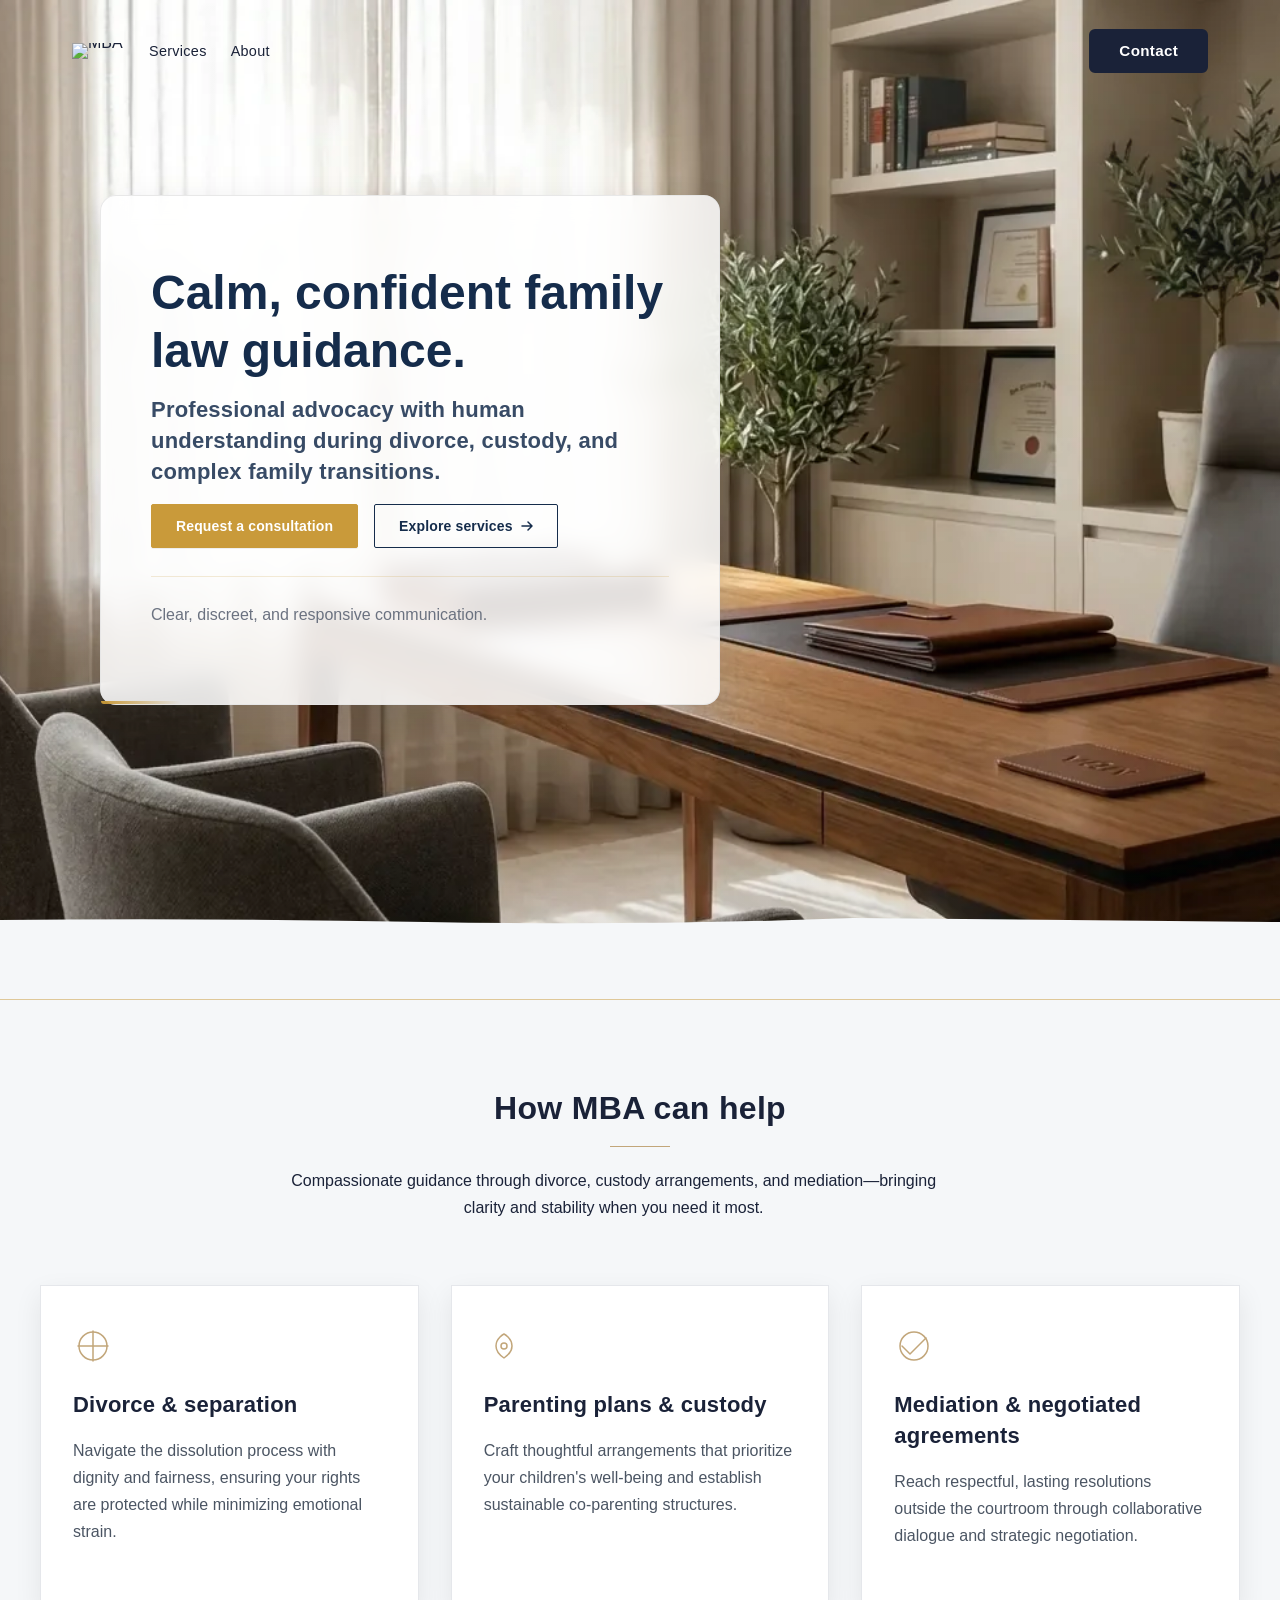
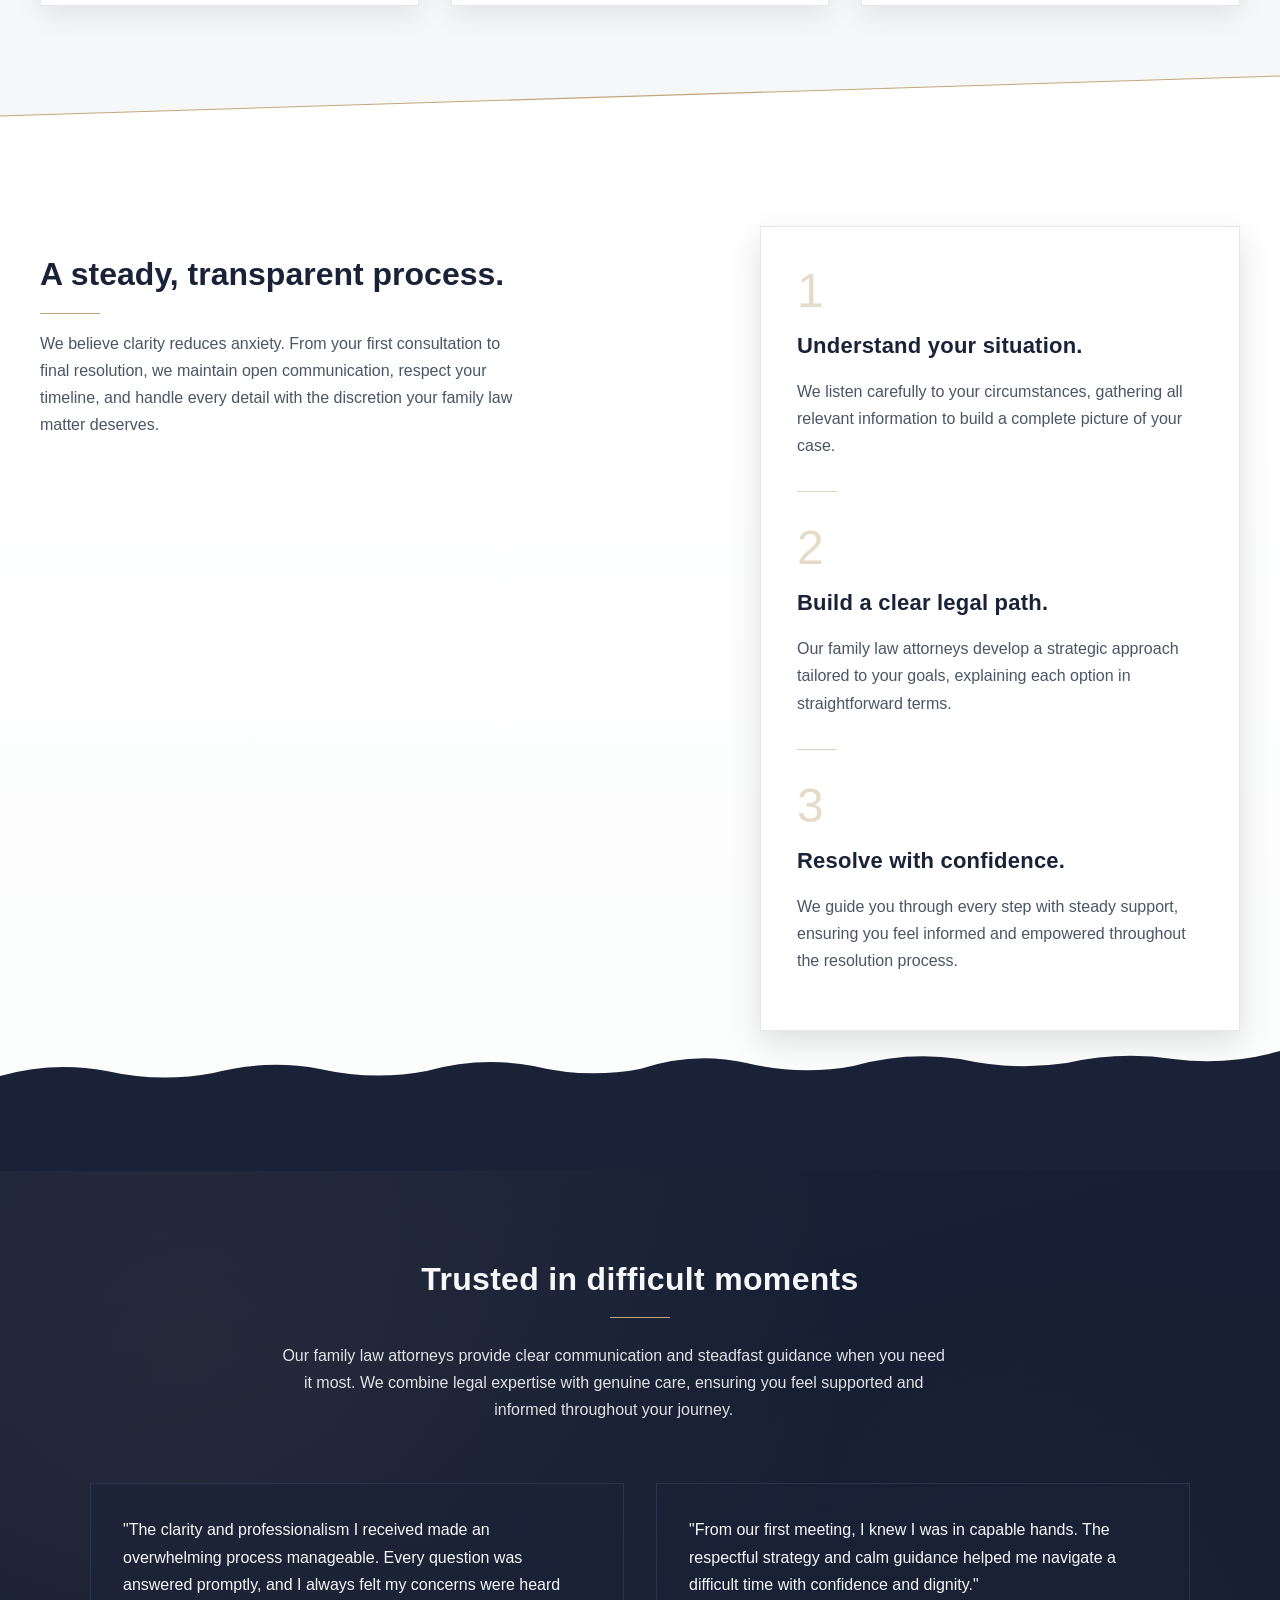
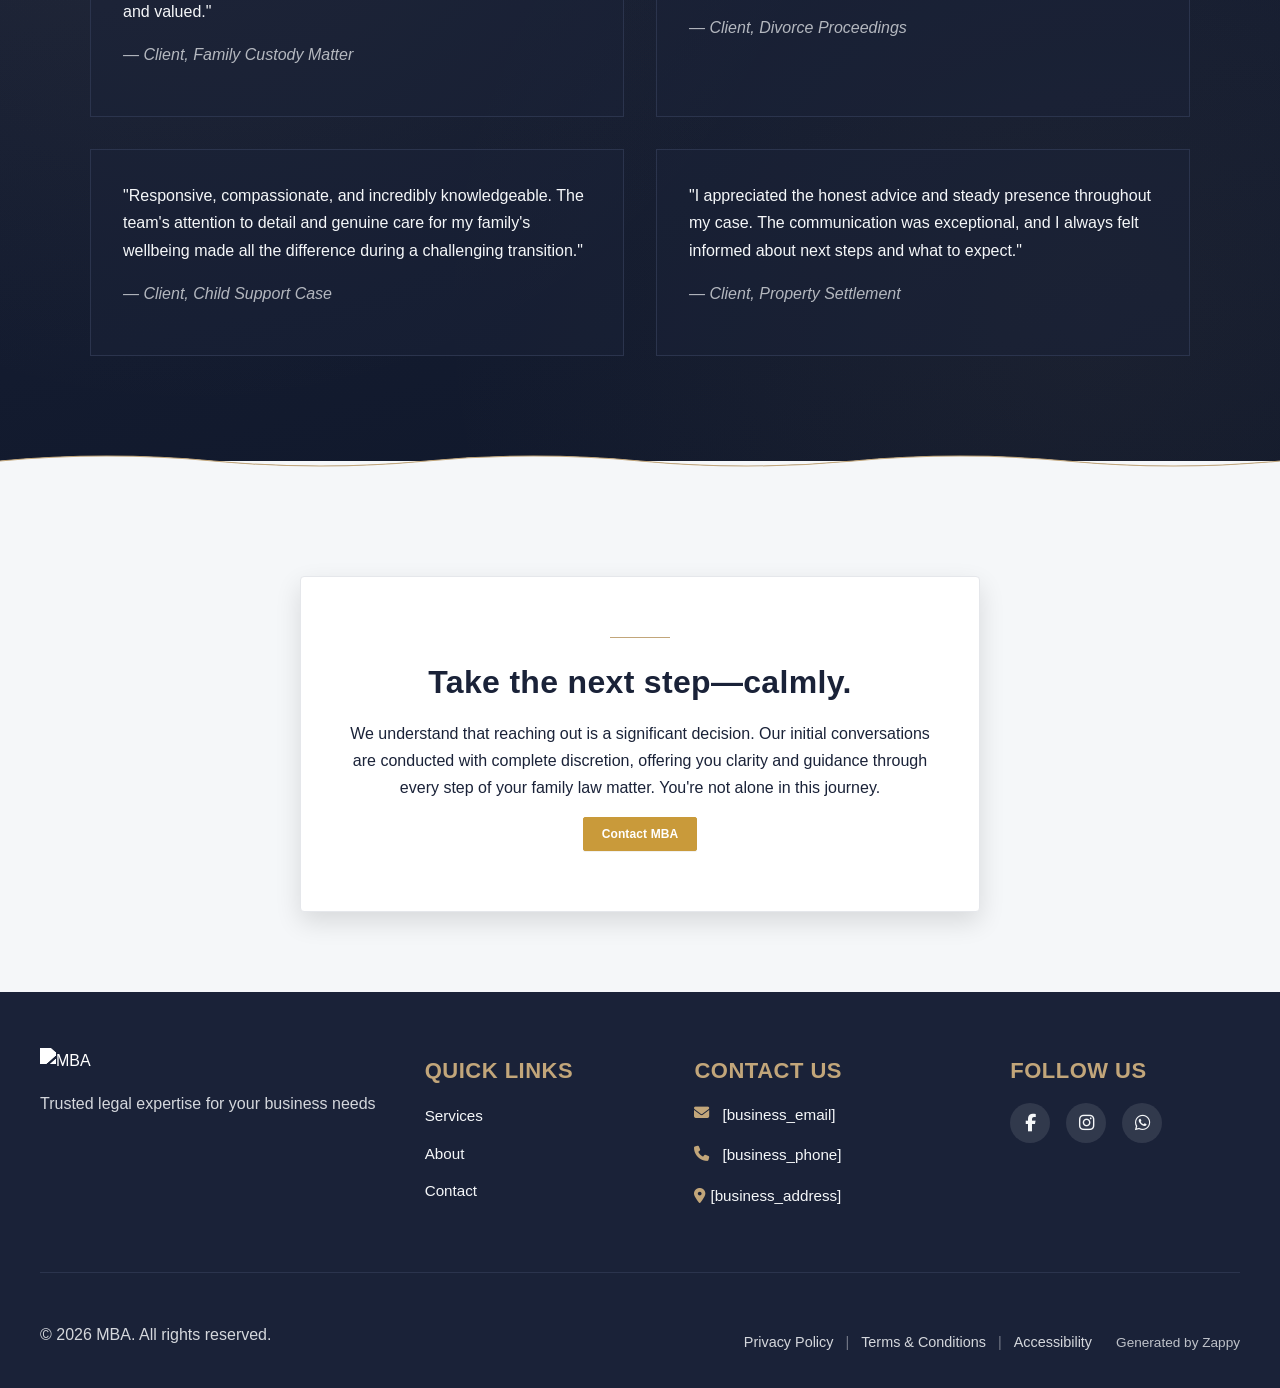
==== commit c6ebc847: "Background sync: Progressive GitHub Sync" ====
--- a/public/index.html
+++ b/public/index.html
@@ -1 +1 @@
-<!doctype html><html dir="ltr" lang="en"><head><meta charset="UTF-8"><meta content="width=device-width,initial-scale=1" name="viewport"><meta content="index, follow" name="robots"><title>Compassionate Family Law Attorney You Can Trust — MBA</title><meta content="Navigate family legal matters with confidence. MBA provides expert family law attorneys who combine professional excellence with genuine empathy for your unique situation." name="description"><meta content="family law attorney, family law lawyers, family custody lawyer, family legal services, divorce attorney" name="keywords"><link href="/assets/favicon.ico" rel="icon" type="image/x-icon"><link href="/assets/favicon-16x16.png" rel="icon" type="image/png" sizes="16x16"><link href="/assets/favicon-32x32.png" rel="icon" type="image/png" sizes="32x32"><link href="/assets/favicon-48x48.png" rel="icon" type="image/png" sizes="48x48"><link href="/assets/favicon-192x192.png" rel="icon" type="image/png" sizes="192x192"><link href="/assets/favicon-512x512.png" rel="icon" type="image/png" sizes="512x512"><link href="/assets/apple-touch-icon.png" rel="apple-touch-icon"><script>!function(){"use strict";var t="0f9f8397-a9c9-483f-95fe-36661cc1593b",e="https://api.zappy5.com/api/analytics/track",a=18e5,n=2592e6,o=!0,i=!0,r=!0;var s=function(){var e="zappy_visitor_"+t,a=null;try{if(a=localStorage.getItem(e)){var o=JSON.parse(a),i=Date.now();if(i-o.created<n)return o.lastSeen=i,localStorage.setItem(e,JSON.stringify(o)),o.id}}catch(t){console.warn("Zappy Analytics: LocalStorage not available")}var r="zv_"+Date.now()+"_"+Math.random().toString(36).substr(2,9);try{localStorage.setItem(e,JSON.stringify({id:r,created:Date.now(),lastSeen:Date.now()}))}catch(t){}return r}(),c=function(){var e="zappy_session_"+t,n=null;try{if(n=sessionStorage.getItem(e)){var o=JSON.parse(n),i=Date.now();if(i-o.timestamp<a)return o.timestamp=i,sessionStorage.setItem(e,JSON.stringify(o)),o.id}}catch(t){console.warn("Zappy Analytics: SessionStorage not available")}var r="zs_"+Date.now()+"_"+Math.random().toString(36).substr(2,9);try{sessionStorage.setItem(e,JSON.stringify({id:r,timestamp:Date.now()}))}catch(t){}return r}();function l(a,n){n=n||{};var o={website_id:t,event_type:a,page_path:window.location.pathname,referrer:document.referrer||"direct",visitor_id:s,session_id:c,metadata:n};if(navigator.sendBeacon){var i=new Blob([JSON.stringify(o)],{type:"application/json"});navigator.sendBeacon(e,i)}else fetch(e,{method:"POST",headers:{"Content-Type":"application/json"},body:JSON.stringify(o),keepalive:!0}).catch(function(t){console.warn("Zappy Analytics: Failed to track event",t)})}o&&l("pageview",{title:document.title,url:window.location.href}),i&&document.addEventListener("click",function(t){var e=t.target;if("BUTTON"===e.tagName||e.closest("button")){var a="BUTTON"===e.tagName?e:e.closest("button");l("click",{element:"button",text:a.textContent.trim().substring(0,100),id:a.id||null,class:a.className||null})}else if("A"===e.tagName||e.closest("a")){var n="A"===e.tagName?e:e.closest("a");l("navigation",{element:"link",text:n.textContent.trim().substring(0,100),href:n.href,external:n.hostname!==window.location.hostname})}},!0),r&&document.addEventListener("submit",function(t){var e=t.target;l("form_submit",{form_id:e.id||null,form_name:e.name||null,form_action:e.action||null,form_method:e.method||"GET"})},!0);var m=Date.now();window.addEventListener("beforeunload",function(){l("page_unload",{time_on_page:Math.floor((Date.now()-m)/1e3),page_path:window.location.pathname})}),window.zappyAnalytics={track:l,getVisitorId:function(){return s},getSessionId:function(){return c}}}()</script><meta content="Compassionate Family Law Attorney You Can Trust — MBA" property="og:title"><meta content="Navigate family legal matters with confidence. MBA provides expert family law attorneys who combine professional excellence with genuine empathy for your unique situation." property="og:description"><meta content="website" property="og:type"><meta content="en_US" property="og:locale"><meta content="summary_large_image" name="twitter:card"><meta content="Compassionate Family Law Attorney You Can Trust — MBA" name="twitter:title"><meta content="Navigate family legal matters with confidence. MBA provides expert family law attorneys who combine professional excellence with genuine empathy for your unique situation." name="twitter:description"><link href="https://cdnjs.cloudflare.com/ajax/libs/font-awesome/6.4.0/css/all.min.css" rel="stylesheet"><link href="/assets/favicon.ico" rel="icon" type="image/x-icon"><link href="/assets/favicon-16x16.png" rel="icon" type="image/png" sizes="16x16"><link href="/assets/favicon-32x32.png" rel="icon" type="image/png" sizes="32x32"><link href="/assets/favicon-48x48.png" rel="icon" type="image/png" sizes="48x48"><link href="/assets/favicon-192x192.png" rel="icon" type="image/png" sizes="192x192"><link href="/assets/favicon-512x512.png" rel="icon" type="image/png" sizes="512x512"><link href="/assets/apple-touch-icon.png" rel="apple-touch-icon"><link href="https://cdn.jsdelivr.net/npm/vanilla-cookieconsent@3/dist/cookieconsent.css" rel="stylesheet"><script src="https://cdn.jsdelivr.net/npm/vanilla-cookieconsent@3/dist/cookieconsent.umd.js"></script><script src="https://cdn.jsdelivr.net/gh/mickidum/acc_toolbar/acctoolbar/acctoolbar.min.js"></script><link href="/styles.css" rel="stylesheet"><style id="zappy-dropdown-submenu-styles">#navMenu li:has(.sub-menu),.nav-menu li:has(.sub-menu),.navbar li:has(.sub-menu),nav li:has(.sub-menu){position:relative}#navMenu .sub-menu,.nav-menu .sub-menu,.navbar .sub-menu,nav .sub-menu{display:block!important;position:absolute!important;top:100%;left:0;min-width:220px;background:#fff;border-radius:8px;box-shadow:0 8px 25px rgba(0,0,0,.15);padding:8px 0;opacity:0;visibility:hidden;transform:translateY(10px);transition:all .3s ease;z-index:1000;list-style:none;pointer-events:none}#navMenu li:hover>.sub-menu,.nav-menu li:hover>.sub-menu,.navbar li:hover>.sub-menu,nav li:hover>.sub-menu{opacity:1!important;visibility:visible!important;transform:translateY(0)!important;pointer-events:auto!important}.sub-menu li{list-style:none;margin:0;padding:0}.sub-menu a{display:block!important;padding:10px 16px!important;color:#333!important;font-weight:500;text-decoration:none;white-space:nowrap;transition:background-color .2s}.sub-menu a:hover{background-color:#f5f5f5}[dir=rtl] .nav-menu .sub-menu,[dir=rtl] .navbar .sub-menu,[dir=rtl] nav .sub-menu,html[lang=ar] .nav-menu .sub-menu,html[lang=ar] .navbar .sub-menu,html[lang=ar] nav .sub-menu,html[lang=he] .nav-menu .sub-menu,html[lang=he] .navbar .sub-menu,html[lang=he] nav .sub-menu{left:auto!important;right:0!important}.sub-menu:empty,.sub-menu:not(:has(li)),.sub-menu:not(:has(li:not(.zappy-hidden-menu-item))){display:none!important;opacity:0!important;visibility:hidden!important;pointer-events:none!important}li:has(.menu-group-title):hover>.sub-menu{opacity:1!important;visibility:visible!important;transform:translateY(0)!important;pointer-events:auto!important}#navMenu>li>.menu-group-title,.nav-menu>li>.menu-group-title{display:inline-block;padding:.5rem 1rem;cursor:default;user-select:none}@media (max-width:768px){#navMenu .sub-menu,.nav-menu .sub-menu,.navbar .sub-menu,nav .sub-menu{position:static!important;transform:none!important;box-shadow:none!important;background:0 0!important;max-height:0;overflow:hidden;opacity:0;visibility:hidden;transition:max-height .3s ease,opacity .3s ease;padding:0!important;border-radius:0!important}.sub-menu.mobile-expanded{max-height:500px!important;opacity:1!important;visibility:visible!important;padding:8px 0 8px 16px!important}[dir=rtl] .sub-menu.mobile-expanded,html[lang=he] .sub-menu.mobile-expanded{padding:8px 16px 8px 0!important}#navMenu li:hover>.sub-menu,.nav-menu li:hover>.sub-menu,.navbar li:hover>.sub-menu,nav li:hover>.sub-menu{opacity:0;visibility:hidden;pointer-events:none}#navMenu li>.sub-menu.mobile-expanded,.nav-menu li>.sub-menu.mobile-expanded,.navbar li>.sub-menu.mobile-expanded,nav li>.sub-menu.mobile-expanded{opacity:1!important;visibility:visible!important;pointer-events:auto!important}#navMenu li:has(.sub-menu),.nav-menu li:has(.sub-menu),.navbar li:has(.sub-menu),nav li:has(.sub-menu){display:flex!important;flex-wrap:wrap!important;align-items:center!important;position:relative!important;min-height:44px!important}#navMenu li:has(.sub-menu)>a,.nav-menu li:has(.sub-menu)>a,.navbar li:has(.sub-menu)>a,nav li:has(.sub-menu)>a{flex:1!important;min-width:0!important}#navMenu li:has(.sub-menu)>.menu-group-title,.nav-menu li:has(.sub-menu)>.menu-group-title,.navbar li:has(.sub-menu)>.menu-group-title,nav li:has(.sub-menu)>.menu-group-title{flex:1!important;min-width:0!important;padding:0!important;line-height:inherit!important}#navMenu li:has(.sub-menu)>.sub-menu,.nav-menu li:has(.sub-menu)>.sub-menu,.navbar li:has(.sub-menu)>.sub-menu,nav li:has(.sub-menu)>.sub-menu{flex-basis:100%!important;width:100%!important}#navMenu li:has(.sub-menu)>a [class*=arrow],#navMenu li:has(.sub-menu)>a [class*=chevron],.nav-menu li:has(.sub-menu)>a .fa-angle-down,.nav-menu li:has(.sub-menu)>a .fa-chevron-down,.nav-menu li:has(.sub-menu)>a [class*=arrow],.nav-menu li:has(.sub-menu)>a [class*=chevron],nav li:has(.sub-menu)>a [class*=arrow],nav li:has(.sub-menu)>a [class*=chevron]{display:none!important;visibility:hidden!important}.mobile-submenu-toggle{display:flex!important;align-items:center!important;justify-content:center!important;width:44px!important;height:auto!important;background:0 0!important;border:none!important;cursor:pointer!important;color:var(--text-dark)!important;position:static!important;flex-shrink:0!important;align-self:stretch!important;z-index:2!important;padding:0!important;margin:0!important}.mobile-submenu-toggle::after{content:''!important;width:0!important;height:0!important;border-left:6px solid transparent!important;border-right:6px solid transparent!important;border-top:7px solid currentColor!important;transition:transform .3s ease!important}.mobile-submenu-toggle.expanded::after{transform:rotate(180deg)!important}.sub-menu a{padding:10px 0!important;display:block!important;color:var(--text-dark)!important}.navbar .sub-menu li a,.zappy-products-dropdown .sub-menu a,nav.navbar .sub-menu li a{color:var(--text-dark)!important}}@media (min-width:769px){.mobile-submenu-toggle{display:none!important}}</style><style id="zappy-widget-visibility">#mic-access-tool-box,#mic-access-tool-general-button,#mic-init-access-tool #mic-access-tool-box,#mic-init-access-tool #mic-access-tool-general-button,#mic-init-access-tool .mic-access-tool-general-button,._access-icon,._access-menu,.mic-access-tool-box,.mic-access-tool-general-button,div[id*=mic-access-tool-box]{display:none!important;visibility:hidden!important;opacity:0!important;pointer-events:none!important}</style></head><body><nav class="navbar"><button aria-label="Menu" class="mobile-toggle" id="mobileToggle"><svg viewBox="0 0 24 24" fill="none" height="24" width="24" class="hamburger-icon"><path d="M3 12h18M3 6h18M3 18h18" stroke="currentColor" stroke-width="2" stroke-linecap="round"></path></svg><svg viewBox="0 0 24 24" fill="none" height="24" width="24" class="close-icon" style="display:none"><path d="M18 6L6 18M6 6l12 12" stroke="currentColor" stroke-width="2" stroke-linecap="round"></path></svg></button><button aria-label="Call" class="phone-header-btn"><svg viewBox="0 0 24 24" fill="currentColor" height="20" width="20"><path d="M22 16.92v3a2 2 0 0 1-2.18 2 19.79 19.79 0 0 1-8.63-3.07 19.5 19.5 0 0 1-6-6 19.79 19.79 0 0 1-3.07-8.67A2 2 0 0 1 4.11 2h3a2 2 0 0 1 2 1.72 12.84 12.84 0 0 0 .7 2.81 2 2 0 0 1-.45 2.11L8.09 9.91a16 16 0 0 0 6 6l1.27-1.27a2 2 0 0 1 2.11-.45 12.84 12.84 0 0 0 2.81.7A2 2 0 0 1 22 16.92z"></path></svg></button><div class="nav-container"><div class="nav-brand"><a href="/" class="logo-link"><img alt="MBA" class="logo" src="/assets/mba-legal-services-logo.webp"></a></div><ul class="nav-menu" id="navMenu"><li><a href="/services">Services</a></li><li><a href="/about">About</a></li></ul><div class="nav-cta-container"><a href="/contact" class="nav-cta-btn">Contact</a></div></div></nav><main><section class="home-hero-section" data-layout-spec="Home-Hero" data-hero-type="fullscreen-scrim" data-zappy-bg-color="" data-zappy-bg-image="assets/business-general-hero-upload-1772632208998.webp" data-zappy-bg-overlay-color="#0e1f36" data-zappy-bg-overlay-opacity="20" data-zappy-bg-type="image" data-zappy-bg-video-type="" data-zappy-bg-video-url="" id="zappy-section-0" style="--zappy-bg-overlay:rgba(14, 31, 54, 0.2);--zappy-bg-image:url(&quot;assets/business-general-hero-upload-1772632208998.webp&quot;);background-image:linear-gradient(rgba(14,31,54,.2),rgba(14,31,54,.2)),url(&quot;assets/business-general-hero-upload-1772632208998.webp&quot;);background-size:cover;background-position:center center;background-repeat:no-repeat;position:relative;overflow:hidden"><img alt="MBA Family Law office consultation room" class="home-hero-bg zappy-editable-image" src="/assets/site-home-hero-bg.webp" data-context="Professional family law office environment: elegant consultation room with soft natural light streaming through sheer curtains, warm wood desk with subtle leather details, calming neutral tones, sophisticated but approachable atmosphere, shallow depth of field, high-end architectural photography style" data-element-id="img-1772631860323-vb6tc7k5k" data-element-type="image" data-hero-bg="true" data-placeholder="home-hero-bg" data-preserve-bg="0" data-resize-handler-attached="true" data-zappy-original-bg="hidden" height="1080" style="display:none" width="1920"><div class="home-hero-scrim" data-zappy-gradient-scrim="true" data-zappy-original-bg="hidden" data-zappy-scrim-orig-opacity="" style="opacity:1;display:none"></div><div class="home-hero-content"><div class="home-hero-overlay-card"><h1 data-element-id="move-1772632239444-rimyccp4" style="text-align:left">Calm, confident family law guidance.</h1><h3>Professional advocacy with human understanding during divorce, custody, and complex family transitions.</h3><div class="home-hero-cta-group"><a href="/contact" class="btn-primary" data-element-id="btn-1772631860321-oxfjqekbe" data-element-type="button" data-native-element="true">Request a consultation</a><a href="/services" class="btn-secondary" data-element-id="btn-1772631860321-j453nmy4q" data-element-type="button" data-native-element="true"><span>Explore services</span><svg viewBox="0 0 12 12" xmlns="http://www.w3.org/2000/svg" aria-hidden="true" data-no-icon-edit="true" fill="none" height="12" width="12"><path d="M2 6H10M10 6L6 2M10 6L6 10" stroke="currentColor" stroke-width="1.5" stroke-linecap="round" stroke-linejoin="round"></path></svg></a></div><p class="home-hero-micro-line">Clear, discreet, and responsive communication.</p></div></div><div class="home-hero-divider-wrapper"><svg viewBox="0 0 1200 100" xmlns="http://www.w3.org/2000/svg" aria-hidden="true" data-no-icon-edit="true" preserveAspectRatio="none"><defs><pattern height="200" id="marble-texture" patternUnits="userSpaceOnUse" width="200" x="0" y="0"><rect fill="#f5f7f9" height="200" width="200" opacity="0.3"></rect><path d="M20,50 Q40,30 60,50 T100,50 Q120,70 140,50 T180,50" stroke="#e5e7eb" stroke-width="0.5" fill="var(--bg-light)" opacity="0.4"></path><path d="M10,80 Q30,60 50,80 T90,80 Q110,100 130,80 T170,80" stroke="#e5e7eb" stroke-width="0.5" fill="var(--bg-light)" opacity="0.3"></path><circle cx="50" cy="100" fill="#c2a67a" r="1" opacity="0.2"></circle><circle cx="150" cy="150" fill="#c2a67a" r="1" opacity="0.2"></circle></pattern><linearGradient id="fade-gradient" x1="0%" x2="0%" y1="0%" y2="100%"><stop offset="0%" style="stop-color:#f5f7f9"></stop><stop offset="100%" style="stop-color:#f5f7f9;stop-opacity:1"></stop></linearGradient></defs><rect fill="url(#marble-texture)" height="100" width="1200"></rect><rect fill="url(#fade-gradient)" height="100" width="1200"></rect><line stroke="#c2a67a" stroke-width="1" x1="80" x2="1120" y1="98" y2="98" opacity="0.4"></line></svg></div></section><section class="home-services-section" data-layout-spec="Home-services"><div class="home-services-container"><div class="home-services-intro"><h2>How MBA can help</h2><div class="home-services-divider-line"></div><p>Compassionate guidance through divorce, custody arrangements, and mediation—bringing clarity and stability when you need it most.</p></div><div class="home-services-grid"><article class="home-services-card"><div class="home-services-icon-wrapper"><svg viewBox="0 0 40 40" xmlns="http://www.w3.org/2000/svg" fill="none" height="40" width="40" data-element-type="icon" data-icon-type="svg"><path d="M20 5L20 35M5 20L35 20" stroke="currentColor" stroke-width="1.5" stroke-linecap="round"></path><circle cx="20" cy="20" fill="none" r="14" stroke="currentColor" stroke-width="1.5"></circle></svg></div><h3>Divorce &amp; separation</h3><p>Navigate the dissolution process with dignity and fairness, ensuring your rights are protected while minimizing emotional strain.</p></article><article class="home-services-card"><div class="home-services-icon-wrapper"><svg viewBox="0 0 40 40" xmlns="http://www.w3.org/2000/svg" fill="none" height="40" width="40" data-element-type="icon" data-icon-type="svg"><path d="M20 8C20 8 12 12 12 20C12 24 14 28 20 32C26 28 28 24 28 20C28 12 20 8 20 8Z" stroke="currentColor" stroke-width="1.5" fill="none" stroke-linejoin="round"></path><circle cx="20" cy="20" fill="none" r="3" stroke="currentColor" stroke-width="1.5"></circle></svg></div><h3>Parenting plans &amp; custody</h3><p>Craft thoughtful arrangements that prioritize your children's well-being and establish sustainable co-parenting structures.</p></article><article class="home-services-card"><div class="home-services-icon-wrapper"><svg viewBox="0 0 40 40" xmlns="http://www.w3.org/2000/svg" fill="none" height="40" width="40" data-element-type="icon" data-icon-type="svg"><path d="M8 20L16 28L32 12" stroke="currentColor" stroke-width="1.5" stroke-linecap="round" stroke-linejoin="round"></path><circle cx="20" cy="20" fill="none" r="14" stroke="currentColor" stroke-width="1.5"></circle></svg></div><h3>Mediation &amp; negotiated agreements</h3><p>Reach respectful, lasting resolutions outside the courtroom through collaborative dialogue and strategic negotiation.</p></article></div></div><div class="home-services-divider-wrapper"><svg viewBox="0 0 1200 60" xmlns="http://www.w3.org/2000/svg" aria-hidden="true" data-no-icon-edit="true" preserveAspectRatio="none"><defs><linearGradient id="home-services-divider-stroke" x1="0%" x2="100%" y1="0%" y2="0%"><stop offset="0%" style="stop-color:var(--accent)"></stop><stop offset="50%" style="stop-color:var(--accent);stop-opacity:1"></stop><stop offset="100%" style="stop-color:var(--accent)"></stop></linearGradient></defs><path d="M0,60 L0,50 L1200,10 L1200,60 Z" fill="#FFFFFF"></path><line stroke="url(#home-services-divider-stroke)" stroke-width="1" x1="0" x2="1200" y1="50" y2="10"></line></svg></div></section><section class="home-process-section" data-layout-spec="Home-process"><div class="home-process-container"><div class="home-process-content"><div class="home-process-text-column"><h2>A steady, transparent process.</h2><p>We believe clarity reduces anxiety. From your first consultation to final resolution, we maintain open communication, respect your timeline, and handle every detail with the discretion your family law matter deserves.</p></div><div class="home-process-steps-column"><div class="home-process-steps-panel"><div class="home-process-step"><div class="home-process-step-number">1</div><h3>Understand your situation.</h3><p>We listen carefully to your circumstances, gathering all relevant information to build a complete picture of your case.</p></div><div class="home-process-step-divider"></div><div class="home-process-step"><div class="home-process-step-number">2</div><h3>Build a clear legal path.</h3><p>Our family law attorneys develop a strategic approach tailored to your goals, explaining each option in straightforward terms.</p></div><div class="home-process-step-divider"></div><div class="home-process-step"><div class="home-process-step-number">3</div><h3>Resolve with confidence.</h3><p>We guide you through every step with steady support, ensuring you feel informed and empowered throughout the resolution process.</p></div></div></div></div></div><div class="home-process-divider-wrapper"><svg viewBox="0 0 1200 120" xmlns="http://www.w3.org/2000/svg" aria-hidden="true" data-no-icon-edit="true" preserveAspectRatio="none"><path d="M1200,120 L1200,0 Q1150,15 1100,8 Q1050,0 1000,12 Q950,20 900,8 Q850,0 800,15 Q750,25 700,12 Q650,0 600,18 Q550,28 500,15 Q450,5 400,20 Q350,30 300,18 Q250,8 200,22 Q150,32 100,20 Q50,10 0,25 L0,120 Z" fill="#1a2238"></path></svg></div></section><section class="home-testimonials-section" data-layout-spec="Home-testimonials"><div class="home-testimonials-container"><div class="home-testimonials-intro"><h2>Trusted in difficult moments</h2><div class="home-testimonials-rule"></div><p>Our family law attorneys provide clear communication and steadfast guidance when you need it most. We combine legal expertise with genuine care, ensuring you feel supported and informed throughout your journey.</p></div><div class="home-testimonials-grid"><div class="home-testimonial-card"><p class="home-testimonial-quote">"The clarity and professionalism I received made an overwhelming process manageable. Every question was answered promptly, and I always felt my concerns were heard and valued."</p><p class="home-testimonial-attribution">— Client, Family Custody Matter</p></div><div class="home-testimonial-card"><p class="home-testimonial-quote">"From our first meeting, I knew I was in capable hands. The respectful strategy and calm guidance helped me navigate a difficult time with confidence and dignity."</p><p class="home-testimonial-attribution">— Client, Divorce Proceedings</p></div><div class="home-testimonial-card"><p class="home-testimonial-quote">"Responsive, compassionate, and incredibly knowledgeable. The team's attention to detail and genuine care for my family's wellbeing made all the difference during a challenging transition."</p><p class="home-testimonial-attribution">— Client, Child Support Case</p></div><div class="home-testimonial-card"><p class="home-testimonial-quote">"I appreciated the honest advice and steady presence throughout my case. The communication was exceptional, and I always felt informed about next steps and what to expect."</p><p class="home-testimonial-attribution">— Client, Property Settlement</p></div></div></div><div class="home-testimonials-divider-wrapper"><svg viewBox="0 0 1200 80" xmlns="http://www.w3.org/2000/svg" aria-hidden="true" data-no-icon-edit="true" preserveAspectRatio="none"><path d="M0,80 L0,45 Q100,35 200,45 T400,45 Q500,35 600,45 T800,45 Q900,35 1000,45 T1200,45 L1200,80 Z" fill="var(--bg-light)"></path><path d="M0,45 Q100,35 200,45 T400,45 Q500,35 600,45 T800,45 Q900,35 1000,45 T1200,45" stroke="var(--accent)" stroke-width="1" fill="var(--bg-light)"></path></svg></div></section><section class="home-cta-section" data-layout-spec="Home-cta"><div class="home-cta-container"><div class="home-cta-card"><div class="home-cta-rule"></div><h2>Take the next step—calmly.</h2><p>We understand that reaching out is a significant decision. Our initial conversations are conducted with complete discretion, offering you clarity and guidance through every step of your family law matter. You're not alone in this journey.</p><a href="/contact" class="btn-primary">Contact MBA</a></div></div></section></main><footer class="site-footer"><link href="https://cdnjs.cloudflare.com/ajax/libs/font-awesome/6.4.0/css/all.min.css" rel="stylesheet"><div class="footer-container"><div class="footer-top"><div class="footer-column footer-company"><img alt="MBA" class="logo" src="/assets/mba-legal-services-logo.webp"><p class="footer-tagline">Trusted legal expertise for your business needs</p></div><div class="footer-column footer-links"><h3 class="footer-heading">Quick Links</h3><ul class="footer-nav"><li><a href="/services">Services</a></li><li><a href="/about">About</a></li><li><a href="/contact">Contact</a></li></ul></div><div class="footer-column footer-contact"><h3 class="footer-heading">Contact Us</h3><ul class="contact-list"><li><i class="fas fa-envelope"></i><a href="mailto:[business_email]">[business_email]</a></li><li><i class="fas fa-phone"></i><a href="tel:[business_phone]">[business_phone]</a></li><li><a href="/"><i class="fas fa-map-marker-alt"></i><span>[business_address]</span></a></li></ul></div><div class="footer-column footer-social"><h3 class="footer-heading">Follow Us</h3><div class="social-links"><a href="[facebook_handle]" aria-label="Facebook"><i class="fab fa-facebook-f"></i></a><a href="[instagram_handle]" aria-label="Instagram"><i class="fab fa-instagram"></i></a><a href="[whatsapp_handle]" aria-label="WhatsApp"><i class="fab fa-whatsapp"></i></a></div></div></div><div class="footer-bottom"><div class="footer-bottom-left"><p class="copyright">© 2026 MBA. All rights reserved.</p></div><div class="footer-bottom-right"><div class="legal-links"><a href="/privacy">Privacy Policy</a><span class="separator">|</span><a href="/terms">Terms &amp; Conditions</a><span class="separator">|</span><a href="/accessibility">Accessibility</a></div><a href="https://zappy5.com" class="zappy-attribution" target="_blank">Generated by Zappy</a></div></div></div></footer><a href="https://wa.me/[whatsapp_handle]" class="whatsapp-float" aria-label="WhatsApp"><i class="fab fa-whatsapp"></i></a><div data-integration="accessibility:toolbar"></div><script src="/script.js"></script><script id="zappy-mobile-submenu-script">!function(){function e(){if(window.innerWidth>768)return document.querySelectorAll(".mobile-submenu-toggle").forEach(function(e){e.remove()}),void document.querySelectorAll(".sub-menu.mobile-expanded").forEach(function(e){e.classList.remove("mobile-expanded")});document.querySelectorAll(".nav-menu li:has(.sub-menu), nav li:has(.sub-menu), .navbar li:has(.sub-menu), #navMenu li:has(.sub-menu)").forEach(function(e){if(!e.querySelector(".mobile-submenu-toggle")){var t=e.querySelector(".sub-menu"),n=e.querySelector(":scope > a");if(t&&n){var o=document.createElement("button");o.className="mobile-submenu-toggle",o.setAttribute("aria-label","Toggle submenu"),o.setAttribute("type","button"),n.insertAdjacentElement("afterend",o),o.addEventListener("click",function(e){e.preventDefault(),e.stopPropagation(),document.querySelectorAll(".sub-menu.mobile-expanded").forEach(function(e){if(e!==t){e.classList.remove("mobile-expanded");var n=e.parentElement.querySelector(".mobile-submenu-toggle");n&&n.classList.remove("expanded")}}),t.classList.toggle("mobile-expanded"),o.classList.toggle("expanded")})}}})}var t;"loading"===document.readyState?document.addEventListener("DOMContentLoaded",e):e(),window.addEventListener("resize",function(){clearTimeout(t),t=setTimeout(e,250)});var n=new MutationObserver(function(t){t.forEach(function(t){if("attributes"===t.type){var n=t.target;n.classList&&(n.classList.contains("active")||n.classList.contains("open"))&&setTimeout(e,100)}})});setTimeout(function(){document.querySelectorAll(".mobile-menu, .nav-menu, #navMenu, nav").forEach(function(e){n.observe(e,{attributes:!0,attributeFilter:["class","style"]})})},500)}()</script><script id="zappy-navbar-scroll-effect">!function(){var e=document.querySelector("nav.navbar,.navbar:not(.zappy-catalog-menu)"),t=document.querySelector(".zappy-catalog-menu");if(e){var r="rgba(15,23,42,0.85)";e.style.transition="background 0.3s ease,backdrop-filter 0.3s ease,-webkit-backdrop-filter 0.3s ease,box-shadow 0.3s ease",t&&(t.style.transition="background 0.3s ease,backdrop-filter 0.3s ease,-webkit-backdrop-filter 0.3s ease"),window.addEventListener("scroll",a,{passive:!0}),a()}function a(){(window.scrollY||window.pageYOffset)>60?(e.style.background=r,e.style.backdropFilter="blur(12px)",e.style.webkitBackdropFilter="blur(12px)",e.style.boxShadow="0 2px 16px rgba(0,0,0,0.12)",t&&(t.style.background=r,t.style.backdropFilter="blur(12px)",t.style.webkitBackdropFilter="blur(12px)")):(e.style.background="transparent",e.style.backdropFilter="none",e.style.webkitBackdropFilter="none",e.style.boxShadow="none",t&&(t.style.background="transparent",t.style.backdropFilter="none",t.style.webkitBackdropFilter="none"))}}()</script></body></html>+<!doctype html><html dir="ltr" lang="en"><head><meta charset="UTF-8"><meta content="width=device-width,initial-scale=1" name="viewport"><meta content="index, follow" name="robots"><title>Compassionate Family Law Attorney You Can Trust — MBA</title><meta content="Navigate family legal matters with confidence. MBA provides expert family law attorneys who combine professional excellence with genuine empathy for your unique situation." name="description"><meta content="family law attorney, family law lawyers, family custody lawyer, family legal services, divorce attorney" name="keywords"><link href="/assets/favicon.ico" rel="icon" type="image/x-icon"><link href="/assets/favicon-16x16.png" rel="icon" type="image/png" sizes="16x16"><link href="/assets/favicon-32x32.png" rel="icon" type="image/png" sizes="32x32"><link href="/assets/favicon-48x48.png" rel="icon" type="image/png" sizes="48x48"><link href="/assets/favicon-192x192.png" rel="icon" type="image/png" sizes="192x192"><link href="/assets/favicon-512x512.png" rel="icon" type="image/png" sizes="512x512"><link href="/assets/apple-touch-icon.png" rel="apple-touch-icon"><script>!function(){"use strict";var t="0f9f8397-a9c9-483f-95fe-36661cc1593b",e="https://api.zappy5.com/api/analytics/track",a=18e5,n=2592e6,o=!0,i=!0,r=!0;var s=function(){var e="zappy_visitor_"+t,a=null;try{if(a=localStorage.getItem(e)){var o=JSON.parse(a),i=Date.now();if(i-o.created<n)return o.lastSeen=i,localStorage.setItem(e,JSON.stringify(o)),o.id}}catch(t){console.warn("Zappy Analytics: LocalStorage not available")}var r="zv_"+Date.now()+"_"+Math.random().toString(36).substr(2,9);try{localStorage.setItem(e,JSON.stringify({id:r,created:Date.now(),lastSeen:Date.now()}))}catch(t){}return r}(),c=function(){var e="zappy_session_"+t,n=null;try{if(n=sessionStorage.getItem(e)){var o=JSON.parse(n),i=Date.now();if(i-o.timestamp<a)return o.timestamp=i,sessionStorage.setItem(e,JSON.stringify(o)),o.id}}catch(t){console.warn("Zappy Analytics: SessionStorage not available")}var r="zs_"+Date.now()+"_"+Math.random().toString(36).substr(2,9);try{sessionStorage.setItem(e,JSON.stringify({id:r,timestamp:Date.now()}))}catch(t){}return r}();function l(a,n){n=n||{};var o={website_id:t,event_type:a,page_path:window.location.pathname,referrer:document.referrer||"direct",visitor_id:s,session_id:c,metadata:n};if(navigator.sendBeacon){var i=new Blob([JSON.stringify(o)],{type:"application/json"});navigator.sendBeacon(e,i)}else fetch(e,{method:"POST",headers:{"Content-Type":"application/json"},body:JSON.stringify(o),keepalive:!0}).catch(function(t){console.warn("Zappy Analytics: Failed to track event",t)})}o&&l("pageview",{title:document.title,url:window.location.href}),i&&document.addEventListener("click",function(t){var e=t.target;if("BUTTON"===e.tagName||e.closest("button")){var a="BUTTON"===e.tagName?e:e.closest("button");l("click",{element:"button",text:a.textContent.trim().substring(0,100),id:a.id||null,class:a.className||null})}else if("A"===e.tagName||e.closest("a")){var n="A"===e.tagName?e:e.closest("a");l("navigation",{element:"link",text:n.textContent.trim().substring(0,100),href:n.href,external:n.hostname!==window.location.hostname})}},!0),r&&document.addEventListener("submit",function(t){var e=t.target;l("form_submit",{form_id:e.id||null,form_name:e.name||null,form_action:e.action||null,form_method:e.method||"GET"})},!0);var m=Date.now();window.addEventListener("beforeunload",function(){l("page_unload",{time_on_page:Math.floor((Date.now()-m)/1e3),page_path:window.location.pathname})}),window.zappyAnalytics={track:l,getVisitorId:function(){return s},getSessionId:function(){return c}}}()</script><meta content="Compassionate Family Law Attorney You Can Trust — MBA" property="og:title"><meta content="Navigate family legal matters with confidence. MBA provides expert family law attorneys who combine professional excellence with genuine empathy for your unique situation." property="og:description"><meta content="website" property="og:type"><meta content="en_US" property="og:locale"><meta content="summary_large_image" name="twitter:card"><meta content="Compassionate Family Law Attorney You Can Trust — MBA" name="twitter:title"><meta content="Navigate family legal matters with confidence. MBA provides expert family law attorneys who combine professional excellence with genuine empathy for your unique situation." name="twitter:description"><link href="https://cdnjs.cloudflare.com/ajax/libs/font-awesome/6.4.0/css/all.min.css" rel="stylesheet"><link href="/assets/favicon.ico" rel="icon" type="image/x-icon"><link href="/assets/favicon-16x16.png" rel="icon" type="image/png" sizes="16x16"><link href="/assets/favicon-32x32.png" rel="icon" type="image/png" sizes="32x32"><link href="/assets/favicon-48x48.png" rel="icon" type="image/png" sizes="48x48"><link href="/assets/favicon-192x192.png" rel="icon" type="image/png" sizes="192x192"><link href="/assets/favicon-512x512.png" rel="icon" type="image/png" sizes="512x512"><link href="/assets/apple-touch-icon.png" rel="apple-touch-icon"><link href="https://cdn.jsdelivr.net/npm/vanilla-cookieconsent@3/dist/cookieconsent.css" rel="stylesheet"><script src="https://cdn.jsdelivr.net/npm/vanilla-cookieconsent@3/dist/cookieconsent.umd.js"></script><script src="https://cdn.jsdelivr.net/gh/mickidum/acc_toolbar/acctoolbar/acctoolbar.min.js"></script><style data-zappy-section-v2-css="true">.home-Hero-section{position:relative;width:100%;min-height:100vh;display:flex;align-items:center;justify-content:flex-start;overflow:visible;padding-bottom:100px;background-color:var(--bg-light);color:var(--text-dark)}.home-Hero-section__background{position:absolute;top:0;left:0;width:100%;height:100%;background-size:cover;background-position:center;background-repeat:no-repeat;z-index:0}.home-Hero-section__background::after{content:'';position:absolute;top:0;left:0;width:100%;height:100%;background:linear-gradient(180deg,rgba(255,255,255,.1) 0,rgba(255,255,255,0) 40%,rgba(14,31,54,.06) 100%);z-index:1}.home-Hero-section__container{position:relative;z-index:10;width:100%;max-width:1200px;margin:0 auto;padding:0 60px;display:flex;align-items:center;min-height:100vh}.home-Hero-section__content-card{position:relative;background:rgba(255,255,255,.86);backdrop-filter:blur(12px);-webkit-backdrop-filter:blur(12px);border:1px solid rgba(230,230,230,.9);border-radius:16px;padding:60px 50px;max-width:620px;box-shadow:0 18px 40px rgba(0,0,0,.14);color:var(--text-dark)}.home-Hero-section__card-accent{position:absolute;bottom:0;left:0;width:80px;height:3px;background:linear-gradient(90deg,#c99a3a 0,rgba(201,154,58,0) 100%);border-radius:0 0 0 16px}.home-Hero-section__headline{font-family:Georgia,'Times New Roman',Times,serif;font-size:44px;font-weight:500;line-height:1.15;letter-spacing:0;color:#152c4b;margin:0 0 24px 0}.home-Hero-section__subheadline{font-family:Georgia,'Times New Roman',Times,serif;font-size:18px;font-weight:600;line-height:1.5;color:#152c4b;margin:0 0 32px 0;opacity:.85}.home-Hero-section__cta-group{display:flex;align-items:center;gap:16px;margin-bottom:28px;flex-wrap:wrap}.home-Hero-section__btn{display:inline-flex;align-items:center;gap:8px;padding:14px 24px;border-radius:2px;font-family:Georgia,'Times New Roman',Times,serif;font-size:14px;font-weight:600;letter-spacing:.01em;line-height:1;text-decoration:none;transition:all .2s ease;cursor:pointer;white-space:nowrap}.home-Hero-section__btn--primary{background:#c99a3a;color:#fff;border:1px solid #c99a3a;box-shadow:0 1px 0 rgba(0,0,0,.06)}.home-Hero-section__btn--primary:hover{background:#b8892c;border-color:#b8892c;transform:translateY(-2px);box-shadow:0 4px 12px rgba(201,154,58,.3)}.home-Hero-section__btn--secondary{background:0 0;color:#152c4b;border:1px solid #152c4b}.home-Hero-section__btn--secondary:hover{background:rgba(21,44,75,.05);transform:translateY(-2px);box-shadow:0 4px 12px rgba(21,44,75,.15)}.home-Hero-section__btn-icon{width:12px;height:12px;transition:transform .2s ease}.home-Hero-section__btn--secondary:hover .home-Hero-section__btn-icon{transform:translateX(3px)}.home-Hero-section__micro-line{font-family:Georgia,'Times New Roman',Times,serif;font-size:13px;font-weight:500;line-height:1.6;color:#6b7280;margin:0;padding-top:24px;border-top:1px solid rgba(201,154,58,.2)}.home-Hero-section__divider-wrapper{position:absolute;bottom:0;left:0;width:100%;height:100px;pointer-events:none;z-index:5}.home-Hero-section__divider-wrapper svg{display:block;width:100%;height:100%}@media (max-width:768px){.home-Hero-section{min-height:100vh;padding-top:100px;padding-bottom:80px}.home-Hero-section__container{padding:0 20px;min-height:auto}.home-Hero-section__content-card{padding:40px 28px;max-width:100%;border-radius:12px}.home-Hero-section__headline{font-size:32px;line-height:1.2;margin-bottom:18px}.home-Hero-section__subheadline{font-size:16px;line-height:1.5;margin-bottom:24px}.home-Hero-section__cta-group{flex-direction:column;align-items:stretch;gap:12px;margin-bottom:24px}.home-Hero-section__btn{justify-content:center;width:100%;padding:14px 20px}.home-Hero-section__micro-line{font-size:12px;padding-top:20px}.home-Hero-section__divider-wrapper{height:80px}}</style><link href="/styles.css" rel="stylesheet"><style id="zappy-dropdown-submenu-styles">#navMenu li:has(.sub-menu),.nav-menu li:has(.sub-menu),.navbar li:has(.sub-menu),nav li:has(.sub-menu){position:relative}#navMenu .sub-menu,.nav-menu .sub-menu,.navbar .sub-menu,nav .sub-menu{display:block!important;position:absolute!important;top:100%;left:0;min-width:220px;background:#fff;border-radius:8px;box-shadow:0 8px 25px rgba(0,0,0,.15);padding:8px 0;opacity:0;visibility:hidden;transform:translateY(10px);transition:all .3s ease;z-index:1000;list-style:none;pointer-events:none}#navMenu li:hover>.sub-menu,.nav-menu li:hover>.sub-menu,.navbar li:hover>.sub-menu,nav li:hover>.sub-menu{opacity:1!important;visibility:visible!important;transform:translateY(0)!important;pointer-events:auto!important}.sub-menu li{list-style:none;margin:0;padding:0}.sub-menu a{display:block!important;padding:10px 16px!important;color:#333!important;font-weight:500;text-decoration:none;white-space:nowrap;transition:background-color .2s}.sub-menu a:hover{background-color:#f5f5f5}[dir=rtl] .nav-menu .sub-menu,[dir=rtl] .navbar .sub-menu,[dir=rtl] nav .sub-menu,html[lang=ar] .nav-menu .sub-menu,html[lang=ar] .navbar .sub-menu,html[lang=ar] nav .sub-menu,html[lang=he] .nav-menu .sub-menu,html[lang=he] .navbar .sub-menu,html[lang=he] nav .sub-menu{left:auto!important;right:0!important}.sub-menu:empty,.sub-menu:not(:has(li)),.sub-menu:not(:has(li:not(.zappy-hidden-menu-item))){display:none!important;opacity:0!important;visibility:hidden!important;pointer-events:none!important}li:has(.menu-group-title):hover>.sub-menu{opacity:1!important;visibility:visible!important;transform:translateY(0)!important;pointer-events:auto!important}#navMenu>li>.menu-group-title,.nav-menu>li>.menu-group-title{display:inline-block;padding:.5rem 1rem;cursor:default;user-select:none}@media (max-width:768px){#navMenu .sub-menu,.nav-menu .sub-menu,.navbar .sub-menu,nav .sub-menu{position:static!important;transform:none!important;box-shadow:none!important;background:0 0!important;max-height:0;overflow:hidden;opacity:0;visibility:hidden;transition:max-height .3s ease,opacity .3s ease;padding:0!important;border-radius:0!important}.sub-menu.mobile-expanded{max-height:500px!important;opacity:1!important;visibility:visible!important;padding:8px 0 8px 16px!important}[dir=rtl] .sub-menu.mobile-expanded,html[lang=he] .sub-menu.mobile-expanded{padding:8px 16px 8px 0!important}#navMenu li:hover>.sub-menu,.nav-menu li:hover>.sub-menu,.navbar li:hover>.sub-menu,nav li:hover>.sub-menu{opacity:0;visibility:hidden;pointer-events:none}#navMenu li>.sub-menu.mobile-expanded,.nav-menu li>.sub-menu.mobile-expanded,.navbar li>.sub-menu.mobile-expanded,nav li>.sub-menu.mobile-expanded{opacity:1!important;visibility:visible!important;pointer-events:auto!important}#navMenu li:has(.sub-menu),.nav-menu li:has(.sub-menu),.navbar li:has(.sub-menu),nav li:has(.sub-menu){display:flex!important;flex-wrap:wrap!important;align-items:center!important;position:relative!important;min-height:44px!important}#navMenu li:has(.sub-menu)>a,.nav-menu li:has(.sub-menu)>a,.navbar li:has(.sub-menu)>a,nav li:has(.sub-menu)>a{flex:1!important;min-width:0!important}#navMenu li:has(.sub-menu)>.menu-group-title,.nav-menu li:has(.sub-menu)>.menu-group-title,.navbar li:has(.sub-menu)>.menu-group-title,nav li:has(.sub-menu)>.menu-group-title{flex:1!important;min-width:0!important;padding:0!important;line-height:inherit!important}#navMenu li:has(.sub-menu)>.sub-menu,.nav-menu li:has(.sub-menu)>.sub-menu,.navbar li:has(.sub-menu)>.sub-menu,nav li:has(.sub-menu)>.sub-menu{flex-basis:100%!important;width:100%!important}#navMenu li:has(.sub-menu)>a [class*=arrow],#navMenu li:has(.sub-menu)>a [class*=chevron],.nav-menu li:has(.sub-menu)>a .fa-angle-down,.nav-menu li:has(.sub-menu)>a .fa-chevron-down,.nav-menu li:has(.sub-menu)>a [class*=arrow],.nav-menu li:has(.sub-menu)>a [class*=chevron],nav li:has(.sub-menu)>a [class*=arrow],nav li:has(.sub-menu)>a [class*=chevron]{display:none!important;visibility:hidden!important}.mobile-submenu-toggle{display:flex!important;align-items:center!important;justify-content:center!important;width:44px!important;height:auto!important;background:0 0!important;border:none!important;cursor:pointer!important;color:var(--text-dark)!important;position:static!important;flex-shrink:0!important;align-self:stretch!important;z-index:2!important;padding:0!important;margin:0!important}.mobile-submenu-toggle::after{content:''!important;width:0!important;height:0!important;border-left:6px solid transparent!important;border-right:6px solid transparent!important;border-top:7px solid currentColor!important;transition:transform .3s ease!important}.mobile-submenu-toggle.expanded::after{transform:rotate(180deg)!important}.sub-menu a{padding:10px 0!important;display:block!important;color:var(--text-dark)!important}.navbar .sub-menu li a,.zappy-products-dropdown .sub-menu a,nav.navbar .sub-menu li a{color:var(--text-dark)!important}}@media (min-width:769px){.mobile-submenu-toggle{display:none!important}}</style><style id="zappy-widget-visibility">#mic-access-tool-box,#mic-access-tool-general-button,#mic-init-access-tool #mic-access-tool-box,#mic-init-access-tool #mic-access-tool-general-button,#mic-init-access-tool .mic-access-tool-general-button,._access-icon,._access-menu,.mic-access-tool-box,.mic-access-tool-general-button,div[id*=mic-access-tool-box]{display:none!important;visibility:hidden!important;opacity:0!important;pointer-events:none!important}</style></head><body><nav class="navbar"><button aria-label="Menu" class="mobile-toggle" id="mobileToggle"><svg viewbox="0 0 24 24" fill="none" height="24" width="24" class="hamburger-icon"><path d="M3 12h18M3 6h18M3 18h18" stroke="currentColor" stroke-width="2" stroke-linecap="round"></path></svg><svg viewbox="0 0 24 24" fill="none" height="24" width="24" class="close-icon" style="display:none"><path d="M18 6L6 18M6 6l12 12" stroke="currentColor" stroke-width="2" stroke-linecap="round"></path></svg></button><button aria-label="Call" class="phone-header-btn"><svg viewbox="0 0 24 24" fill="currentColor" height="20" width="20"><path d="M22 16.92v3a2 2 0 0 1-2.18 2 19.79 19.79 0 0 1-8.63-3.07 19.5 19.5 0 0 1-6-6 19.79 19.79 0 0 1-3.07-8.67A2 2 0 0 1 4.11 2h3a2 2 0 0 1 2 1.72 12.84 12.84 0 0 0 .7 2.81 2 2 0 0 1-.45 2.11L8.09 9.91a16 16 0 0 0 6 6l1.27-1.27a2 2 0 0 1 2.11-.45 12.84 12.84 0 0 0 2.81.7A2 2 0 0 1 22 16.92z"></path></svg></button><div class="nav-container"><div class="nav-brand"><a href="/" class="logo-link"><img alt="MBA" class="logo" src="/assets/mba-legal-services-logo.webp"></a></div><ul class="nav-menu" id="navMenu"><li><a href="/services">Services</a></li><li><a href="/about">About</a></li></ul><div class="nav-cta-container"><a href="/contact" class="nav-cta-btn">Contact</a></div></div></nav><main><section class="home-Hero-section" data-layout-spec="Home-Hero" data-hero-type="fullscreen-scrim" data-zappy-section="true"><div class="home-Hero-section__background" style="background-image:url('assets/site-home-hero-bg.webp');background-size:cover;background-position:center"></div><div class="home-Hero-section__container"><div class="home-Hero-section__content-card"><h1 class="home-Hero-section__headline">Calm, confident family law guidance.</h1><h3 class="home-Hero-section__subheadline">Professional advocacy with human understanding during divorce, custody, and complex family transitions.</h3><div class="home-Hero-section__cta-group"><a href="/contact" class="home-Hero-section__btn home-Hero-section__btn--primary">Request a consultation</a><a href="/services" class="home-Hero-section__btn home-Hero-section__btn--secondary"><span class="home-Hero-section__btn-text">Explore services</span><svg viewbox="0 0 12 12" xmlns="http://www.w3.org/2000/svg" fill="none" height="12" width="12" class="home-Hero-section__btn-icon"><path d="M1 6h10M7 2l4 4-4 4" stroke="currentColor" stroke-width="1.5" stroke-linecap="round" stroke-linejoin="round"></path></svg></a></div><p class="home-Hero-section__micro-line">Clear, discreet, and responsive communication.</p><div class="home-Hero-section__card-accent"></div></div></div><div class="home-Hero-section__divider-wrapper"><svg viewbox="0 0 1200 100" xmlns="http://www.w3.org/2000/svg" aria-hidden="true" data-no-icon-edit="true" preserveaspectratio="none"><defs><linearGradient id="marbleFade" x1="0%" x2="0%" y1="0%" y2="100%"><stop offset="0%" style="stop-color:#D9D9D9;stop-opacity:0.4"></stop><stop offset="100%" style="stop-color:#F2F2F2;stop-opacity:1"></stop></linearGradient></defs><path d="M0,100 L0,20 Q200,18 400,22 T800,18 Q1000,20 1200,22 L1200,100 Z" fill="var(--bg-light)"></path><line stroke="#C99A3A" stroke-width="1" x1="0" x2="1200" y1="100" y2="100"></line></svg></div></section><section class="home-services-section" data-layout-spec="Home-services"><div class="home-services-container"><div class="home-services-intro"><h2>How MBA can help</h2><div class="home-services-divider-line"></div><p>Compassionate guidance through divorce, custody arrangements, and mediation—bringing clarity and stability when you need it most.</p></div><div class="home-services-grid"><article class="home-services-card"><div class="home-services-icon-wrapper"><svg viewbox="0 0 40 40" xmlns="http://www.w3.org/2000/svg" fill="none" height="40" width="40" data-element-type="icon" data-icon-type="svg"><path d="M20 5L20 35M5 20L35 20" stroke="currentColor" stroke-width="1.5" stroke-linecap="round"></path><circle cx="20" cy="20" fill="none" r="14" stroke="currentColor" stroke-width="1.5"></circle></svg></div><h3>Divorce &amp; separation</h3><p>Navigate the dissolution process with dignity and fairness, ensuring your rights are protected while minimizing emotional strain.</p></article><article class="home-services-card"><div class="home-services-icon-wrapper"><svg viewbox="0 0 40 40" xmlns="http://www.w3.org/2000/svg" fill="none" height="40" width="40" data-element-type="icon" data-icon-type="svg"><path d="M20 8C20 8 12 12 12 20C12 24 14 28 20 32C26 28 28 24 28 20C28 12 20 8 20 8Z" stroke="currentColor" stroke-width="1.5" stroke-linejoin="round" fill="none"></path><circle cx="20" cy="20" fill="none" r="3" stroke="currentColor" stroke-width="1.5"></circle></svg></div><h3>Parenting plans &amp; custody</h3><p>Craft thoughtful arrangements that prioritize your children's well-being and establish sustainable co-parenting structures.</p></article><article class="home-services-card"><div class="home-services-icon-wrapper"><svg viewbox="0 0 40 40" xmlns="http://www.w3.org/2000/svg" fill="none" height="40" width="40" data-element-type="icon" data-icon-type="svg"><path d="M8 20L16 28L32 12" stroke="currentColor" stroke-width="1.5" stroke-linecap="round" stroke-linejoin="round"></path><circle cx="20" cy="20" fill="none" r="14" stroke="currentColor" stroke-width="1.5"></circle></svg></div><h3>Mediation &amp; negotiated agreements</h3><p>Reach respectful, lasting resolutions outside the courtroom through collaborative dialogue and strategic negotiation.</p></article></div></div><div class="home-services-divider-wrapper"><svg viewbox="0 0 1200 60" xmlns="http://www.w3.org/2000/svg" aria-hidden="true" data-no-icon-edit="true" preserveaspectratio="none"><defs><linearGradient id="home-services-divider-stroke" x1="0%" x2="100%" y1="0%" y2="0%"><stop offset="0%" style="stop-color:var(--accent)"></stop><stop offset="50%" style="stop-color:var(--accent);stop-opacity:1"></stop><stop offset="100%" style="stop-color:var(--accent)"></stop></linearGradient></defs><path d="M0,60 L0,50 L1200,10 L1200,60 Z" fill="#FFFFFF"></path><line stroke="url(#home-services-divider-stroke)" stroke-width="1" x1="0" x2="1200" y1="50" y2="10"></line></svg></div></section><section class="home-process-section" data-layout-spec="Home-process"><div class="home-process-container"><div class="home-process-content"><div class="home-process-text-column"><h2>A steady, transparent process.</h2><p>We believe clarity reduces anxiety. From your first consultation to final resolution, we maintain open communication, respect your timeline, and handle every detail with the discretion your family law matter deserves.</p></div><div class="home-process-steps-column"><div class="home-process-steps-panel"><div class="home-process-step"><div class="home-process-step-number">1</div><h3>Understand your situation.</h3><p>We listen carefully to your circumstances, gathering all relevant information to build a complete picture of your case.</p></div><div class="home-process-step-divider"></div><div class="home-process-step"><div class="home-process-step-number">2</div><h3>Build a clear legal path.</h3><p>Our family law attorneys develop a strategic approach tailored to your goals, explaining each option in straightforward terms.</p></div><div class="home-process-step-divider"></div><div class="home-process-step"><div class="home-process-step-number">3</div><h3>Resolve with confidence.</h3><p>We guide you through every step with steady support, ensuring you feel informed and empowered throughout the resolution process.</p></div></div></div></div></div><div class="home-process-divider-wrapper"><svg viewbox="0 0 1200 120" xmlns="http://www.w3.org/2000/svg" aria-hidden="true" data-no-icon-edit="true" preserveaspectratio="none"><path d="M1200,120 L1200,0 Q1150,15 1100,8 Q1050,0 1000,12 Q950,20 900,8 Q850,0 800,15 Q750,25 700,12 Q650,0 600,18 Q550,28 500,15 Q450,5 400,20 Q350,30 300,18 Q250,8 200,22 Q150,32 100,20 Q50,10 0,25 L0,120 Z" fill="#1a2238"></path></svg></div></section><section class="home-testimonials-section" data-layout-spec="Home-testimonials"><div class="home-testimonials-container"><div class="home-testimonials-intro"><h2>Trusted in difficult moments</h2><div class="home-testimonials-rule"></div><p>Our family law attorneys provide clear communication and steadfast guidance when you need it most. We combine legal expertise with genuine care, ensuring you feel supported and informed throughout your journey.</p></div><div class="home-testimonials-grid"><div class="home-testimonial-card"><p class="home-testimonial-quote">"The clarity and professionalism I received made an overwhelming process manageable. Every question was answered promptly, and I always felt my concerns were heard and valued."</p><p class="home-testimonial-attribution">— Client, Family Custody Matter</p></div><div class="home-testimonial-card"><p class="home-testimonial-quote">"From our first meeting, I knew I was in capable hands. The respectful strategy and calm guidance helped me navigate a difficult time with confidence and dignity."</p><p class="home-testimonial-attribution">— Client, Divorce Proceedings</p></div><div class="home-testimonial-card"><p class="home-testimonial-quote">"Responsive, compassionate, and incredibly knowledgeable. The team's attention to detail and genuine care for my family's wellbeing made all the difference during a challenging transition."</p><p class="home-testimonial-attribution">— Client, Child Support Case</p></div><div class="home-testimonial-card"><p class="home-testimonial-quote">"I appreciated the honest advice and steady presence throughout my case. The communication was exceptional, and I always felt informed about next steps and what to expect."</p><p class="home-testimonial-attribution">— Client, Property Settlement</p></div></div></div><div class="home-testimonials-divider-wrapper"><svg viewbox="0 0 1200 80" xmlns="http://www.w3.org/2000/svg" aria-hidden="true" data-no-icon-edit="true" preserveaspectratio="none"><path d="M0,80 L0,45 Q100,35 200,45 T400,45 Q500,35 600,45 T800,45 Q900,35 1000,45 T1200,45 L1200,80 Z" fill="var(--bg-light)"></path><path d="M0,45 Q100,35 200,45 T400,45 Q500,35 600,45 T800,45 Q900,35 1000,45 T1200,45" stroke="var(--accent)" stroke-width="1" fill="var(--bg-light)"></path></svg></div></section><section class="home-cta-section" data-layout-spec="Home-cta"><div class="home-cta-container"><div class="home-cta-card"><div class="home-cta-rule"></div><h2>Take the next step—calmly.</h2><p>We understand that reaching out is a significant decision. Our initial conversations are conducted with complete discretion, offering you clarity and guidance through every step of your family law matter. You're not alone in this journey.</p><a href="/contact" class="btn-primary">Contact MBA</a></div></div></section></main><footer class="site-footer"><link href="https://cdnjs.cloudflare.com/ajax/libs/font-awesome/6.4.0/css/all.min.css" rel="stylesheet"><div class="footer-container"><div class="footer-top"><div class="footer-column footer-company"><img alt="MBA" class="logo" src="/assets/mba-legal-services-logo.webp"><p class="footer-tagline">Trusted legal expertise for your business needs</p></div><div class="footer-column footer-links"><h3 class="footer-heading">Quick Links</h3><ul class="footer-nav"><li><a href="/services">Services</a></li><li><a href="/about">About</a></li><li><a href="/contact">Contact</a></li></ul></div><div class="footer-column footer-contact"><h3 class="footer-heading">Contact Us</h3><ul class="contact-list"><li><i class="fas fa-envelope"></i><a href="mailto:[business_email]">[business_email]</a></li><li><i class="fas fa-phone"></i><a href="tel:[business_phone]">[business_phone]</a></li><li><a href="/"><i class="fas fa-map-marker-alt"></i><span>[business_address]</span></a></li></ul></div><div class="footer-column footer-social"><h3 class="footer-heading">Follow Us</h3><div class="social-links"><a href="[facebook_handle]" aria-label="Facebook"><i class="fab fa-facebook-f"></i></a><a href="[instagram_handle]" aria-label="Instagram"><i class="fab fa-instagram"></i></a><a href="[whatsapp_handle]" aria-label="WhatsApp"><i class="fab fa-whatsapp"></i></a></div></div></div><div class="footer-bottom"><div class="footer-bottom-left"><p class="copyright">© 2026 MBA. All rights reserved.</p></div><div class="footer-bottom-right"><div class="legal-links"><a href="/privacy">Privacy Policy</a><span class="separator">|</span><a href="/terms">Terms &amp; Conditions</a><span class="separator">|</span><a href="/accessibility">Accessibility</a></div><a href="https://zappy5.com" class="zappy-attribution" target="_blank">Generated by Zappy</a></div></div></div></footer><a href="https://wa.me/[whatsapp_handle]" class="whatsapp-float" aria-label="WhatsApp"><i class="fab fa-whatsapp"></i></a><div data-integration="accessibility:toolbar"></div><script src="/script.js"></script><script id="zappy-mobile-submenu-script">!function(){function e(){if(window.innerWidth>768)return document.querySelectorAll(".mobile-submenu-toggle").forEach(function(e){e.remove()}),void document.querySelectorAll(".sub-menu.mobile-expanded").forEach(function(e){e.classList.remove("mobile-expanded")});document.querySelectorAll(".nav-menu li:has(.sub-menu), nav li:has(.sub-menu), .navbar li:has(.sub-menu), #navMenu li:has(.sub-menu)").forEach(function(e){if(!e.querySelector(".mobile-submenu-toggle")){var t=e.querySelector(".sub-menu"),n=e.querySelector(":scope > a");if(t&&n){var o=document.createElement("button");o.className="mobile-submenu-toggle",o.setAttribute("aria-label","Toggle submenu"),o.setAttribute("type","button"),n.insertAdjacentElement("afterend",o),o.addEventListener("click",function(e){e.preventDefault(),e.stopPropagation(),document.querySelectorAll(".sub-menu.mobile-expanded").forEach(function(e){if(e!==t){e.classList.remove("mobile-expanded");var n=e.parentElement.querySelector(".mobile-submenu-toggle");n&&n.classList.remove("expanded")}}),t.classList.toggle("mobile-expanded"),o.classList.toggle("expanded")})}}})}var t;"loading"===document.readyState?document.addEventListener("DOMContentLoaded",e):e(),window.addEventListener("resize",function(){clearTimeout(t),t=setTimeout(e,250)});var n=new MutationObserver(function(t){t.forEach(function(t){if("attributes"===t.type){var n=t.target;n.classList&&(n.classList.contains("active")||n.classList.contains("open"))&&setTimeout(e,100)}})});setTimeout(function(){document.querySelectorAll(".mobile-menu, .nav-menu, #navMenu, nav").forEach(function(e){n.observe(e,{attributes:!0,attributeFilter:["class","style"]})})},500)}()</script><script id="zappy-navbar-scroll-effect">!function(){var e=document.querySelector("nav.navbar,.navbar:not(.zappy-catalog-menu)"),t=document.querySelector(".zappy-catalog-menu");if(e){var r="rgba(15,23,42,0.85)";e.style.transition="background 0.3s ease,backdrop-filter 0.3s ease,-webkit-backdrop-filter 0.3s ease,box-shadow 0.3s ease",t&&(t.style.transition="background 0.3s ease,backdrop-filter 0.3s ease,-webkit-backdrop-filter 0.3s ease"),window.addEventListener("scroll",a,{passive:!0}),a()}function a(){(window.scrollY||window.pageYOffset)>60?(e.style.background=r,e.style.backdropFilter="blur(12px)",e.style.webkitBackdropFilter="blur(12px)",e.style.boxShadow="0 2px 16px rgba(0,0,0,0.12)",t&&(t.style.background=r,t.style.backdropFilter="blur(12px)",t.style.webkitBackdropFilter="blur(12px)")):(e.style.background="transparent",e.style.backdropFilter="none",e.style.webkitBackdropFilter="none",e.style.boxShadow="none",t&&(t.style.background="transparent",t.style.backdropFilter="none",t.style.webkitBackdropFilter="none"))}}()</script></body></html>
--- a/styles.css
+++ b/styles.css
@@ -4693,6 +4693,242 @@
   body.accessibility-widget-visible div[id*="mic-access-tool-box"],
   body.accessibility-widget-visible ._access-menu {
     display: none !important;
+  }
+}
+
+/* ═══════════════════════════════════════════════════════════
+   V2 REGENERATED SECTION CSS (Home-Hero)
+   Added: 2026-03-04T13:53:03.632Z
+   ═══════════════════════════════════════════════════════════ */
+.home-Hero-section {
+  position: relative;
+  width: 100%;
+  min-height: 100vh;
+  display: flex;
+  align-items: center;
+  justify-content: flex-start;
+  overflow: visible;
+  padding-bottom: 100px;
+  background-color: var(--bg-light);
+  color: var(--text-dark);
+}
+
+.home-Hero-section__background {
+  position: absolute;
+  top: 0;
+  left: 0;
+  width: 100%;
+  height: 100%;
+  background-size: cover;
+  background-position: center;
+  background-repeat: no-repeat;
+  z-index: 0;
+}
+
+.home-Hero-section__background::after {
+  content: '';
+  position: absolute;
+  top: 0;
+  left: 0;
+  width: 100%;
+  height: 100%;
+  background: linear-gradient(180deg, rgba(255,255,255,0.10) 0%, rgba(255,255,255,0.00) 40%, rgba(14,31,54,0.06) 100%);
+  z-index: 1;
+}
+
+.home-Hero-section__container {
+  position: relative;
+  z-index: 10;
+  width: 100%;
+  max-width: 1200px;
+  margin: 0 auto;
+  padding: 0 60px;
+  display: flex;
+  align-items: center;
+  min-height: 100vh;
+}
+
+.home-Hero-section__content-card {
+  position: relative;
+  background: rgba(255,255,255,0.86);
+  backdrop-filter: blur(12px);
+  -webkit-backdrop-filter: blur(12px);
+  border: 1px solid rgba(230,230,230,0.9);
+  border-radius: 16px;
+  padding: 60px 50px;
+  max-width: 620px;
+  box-shadow: 0 18px 40px rgba(0,0,0,0.14);
+  color: var(--text-dark);
+}
+
+.home-Hero-section__card-accent {
+  position: absolute;
+  bottom: 0;
+  left: 0;
+  width: 80px;
+  height: 3px;
+  background: linear-gradient(90deg, #C99A3A 0%, rgba(201,154,58,0) 100%);
+  border-radius: 0 0 0 16px;
+}
+
+.home-Hero-section__headline {
+  font-family: Georgia, 'Times New Roman', Times, serif;
+  font-size: 44px;
+  font-weight: 500;
+  line-height: 1.15;
+  letter-spacing: 0;
+  color: #152C4B;
+  margin: 0 0 24px 0;
+}
+
+.home-Hero-section__subheadline {
+  font-family: Georgia, 'Times New Roman', Times, serif;
+  font-size: 18px;
+  font-weight: 600;
+  line-height: 1.5;
+  color: #152C4B;
+  margin: 0 0 32px 0;
+  opacity: 0.85;
+}
+
+.home-Hero-section__cta-group {
+  display: flex;
+  align-items: center;
+  gap: 16px;
+  margin-bottom: 28px;
+  flex-wrap: wrap;
+}
+
+.home-Hero-section__btn {
+  display: inline-flex;
+  align-items: center;
+  gap: 8px;
+  padding: 14px 24px;
+  border-radius: 2px;
+  font-family: Georgia, 'Times New Roman', Times, serif;
+  font-size: 14px;
+  font-weight: 600;
+  letter-spacing: 0.01em;
+  line-height: 1;
+  text-decoration: none;
+  transition: all 0.2s ease;
+  cursor: pointer;
+  white-space: nowrap;
+}
+
+.home-Hero-section__btn--primary {
+  background: #C99A3A;
+  color: #FFFFFF;
+  border: 1px solid #C99A3A;
+  box-shadow: 0 1px 0 rgba(0,0,0,0.06);
+}
+
+.home-Hero-section__btn--primary:hover {
+  background: #B8892C;
+  border-color: #B8892C;
+  transform: translateY(-2px);
+  box-shadow: 0 4px 12px rgba(201,154,58,0.3);
+}
+
+.home-Hero-section__btn--secondary {
+  background: transparent;
+  color: #152C4B;
+  border: 1px solid #152C4B;
+}
+
+.home-Hero-section__btn--secondary:hover {
+  background: rgba(21,44,75,0.05);
+  transform: translateY(-2px);
+  box-shadow: 0 4px 12px rgba(21,44,75,0.15);
+}
+
+.home-Hero-section__btn-icon {
+  width: 12px;
+  height: 12px;
+  transition: transform 0.2s ease;
+}
+
+.home-Hero-section__btn--secondary:hover .home-Hero-section__btn-icon {
+  transform: translateX(3px);
+}
+
+.home-Hero-section__micro-line {
+  font-family: Georgia, 'Times New Roman', Times, serif;
+  font-size: 13px;
+  font-weight: 500;
+  line-height: 1.6;
+  color: #6B7280;
+  margin: 0;
+  padding-top: 24px;
+  border-top: 1px solid rgba(201,154,58,0.2);
+}
+
+.home-Hero-section__divider-wrapper {
+  position: absolute;
+  bottom: 0;
+  left: 0;
+  width: 100%;
+  height: 100px;
+  pointer-events: none;
+  z-index: 5;
+}
+
+.home-Hero-section__divider-wrapper svg {
+  display: block;
+  width: 100%;
+  height: 100%;
+}
+
+@media (max-width: 768px) {
+  .home-Hero-section {
+    min-height: 100vh;
+    padding-top: 100px;
+    padding-bottom: 80px;
+  }
+  
+  .home-Hero-section__container {
+    padding: 0 20px;
+    min-height: auto;
+  }
+  
+  .home-Hero-section__content-card {
+    padding: 40px 28px;
+    max-width: 100%;
+    border-radius: 12px;
+  }
+  
+  .home-Hero-section__headline {
+    font-size: 32px;
+    line-height: 1.2;
+    margin-bottom: 18px;
+  }
+  
+  .home-Hero-section__subheadline {
+    font-size: 16px;
+    line-height: 1.5;
+    margin-bottom: 24px;
+  }
+  
+  .home-Hero-section__cta-group {
+    flex-direction: column;
+    align-items: stretch;
+    gap: 12px;
+    margin-bottom: 24px;
+  }
+  
+  .home-Hero-section__btn {
+    justify-content: center;
+    width: 100%;
+    padding: 14px 20px;
+  }
+  
+  .home-Hero-section__micro-line {
+    font-size: 12px;
+    padding-top: 20px;
+  }
+  
+  .home-Hero-section__divider-wrapper {
+    height: 80px;
   }
 }
 
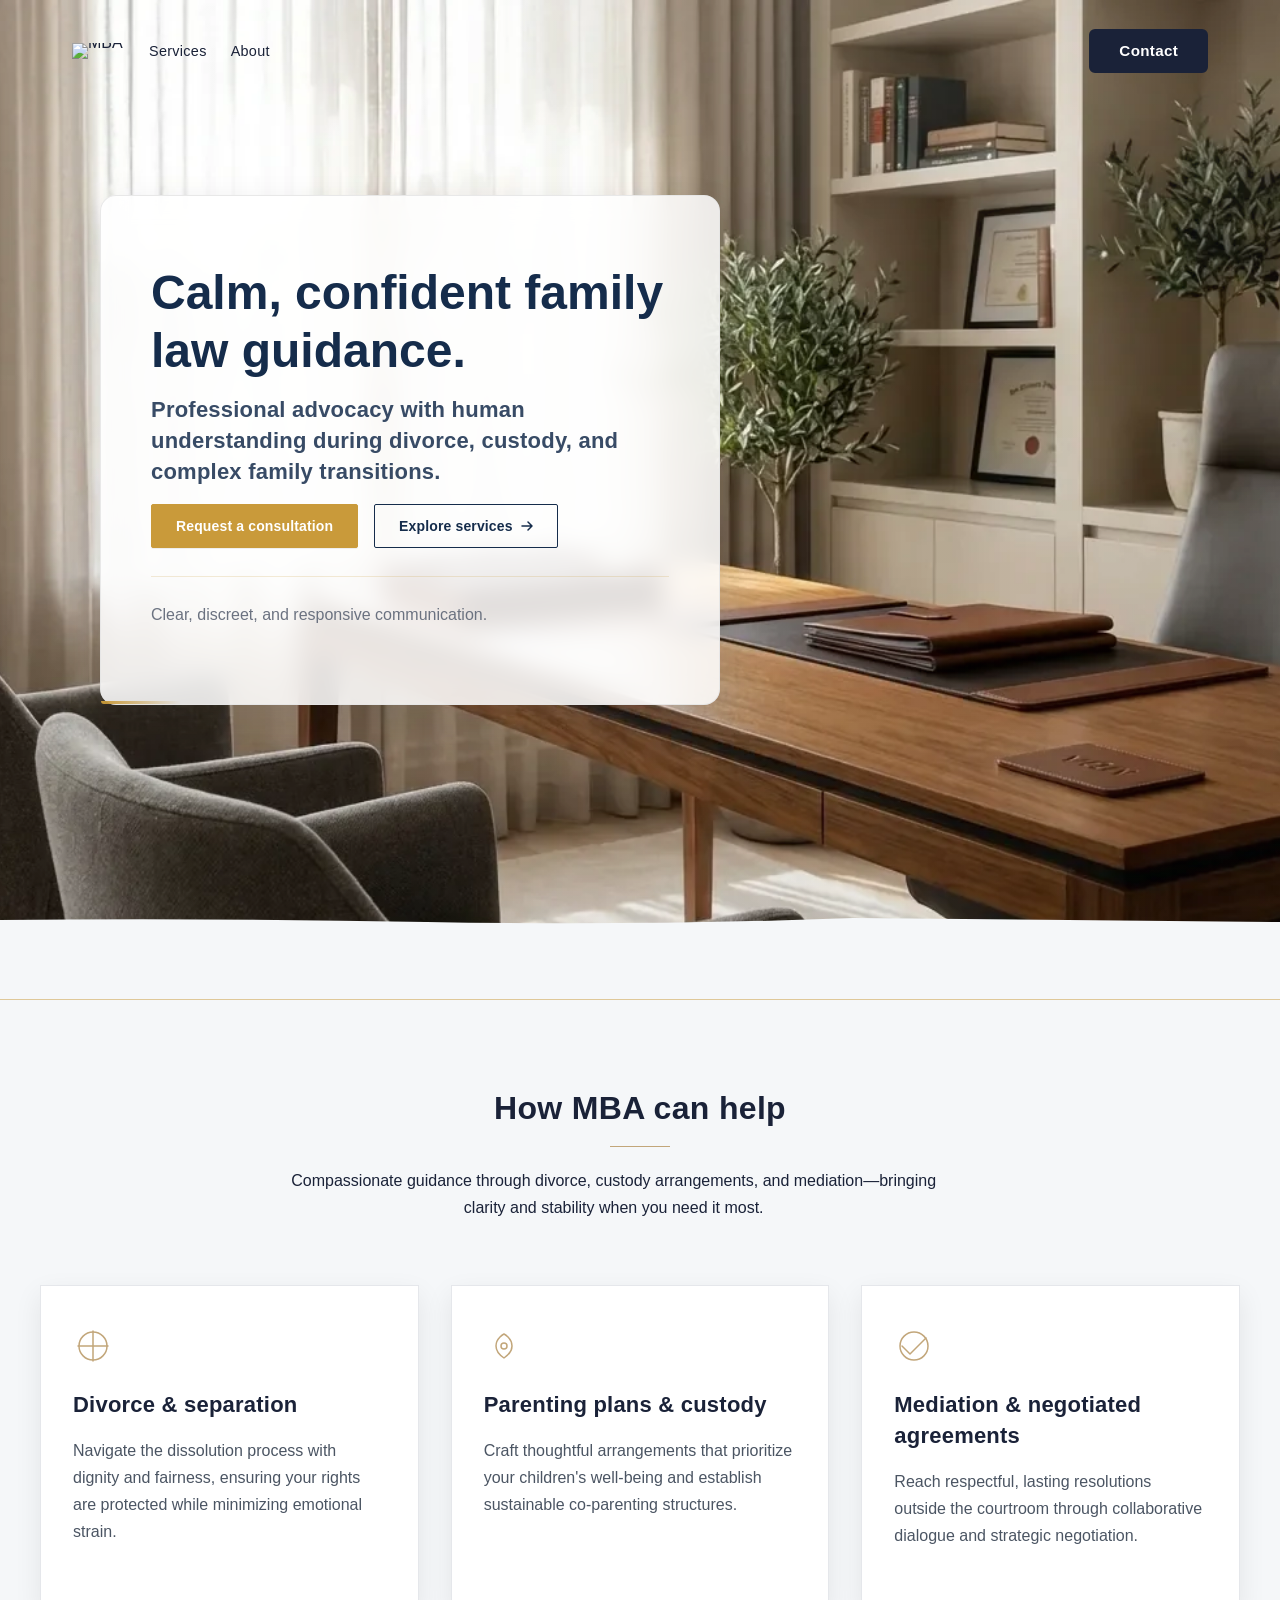
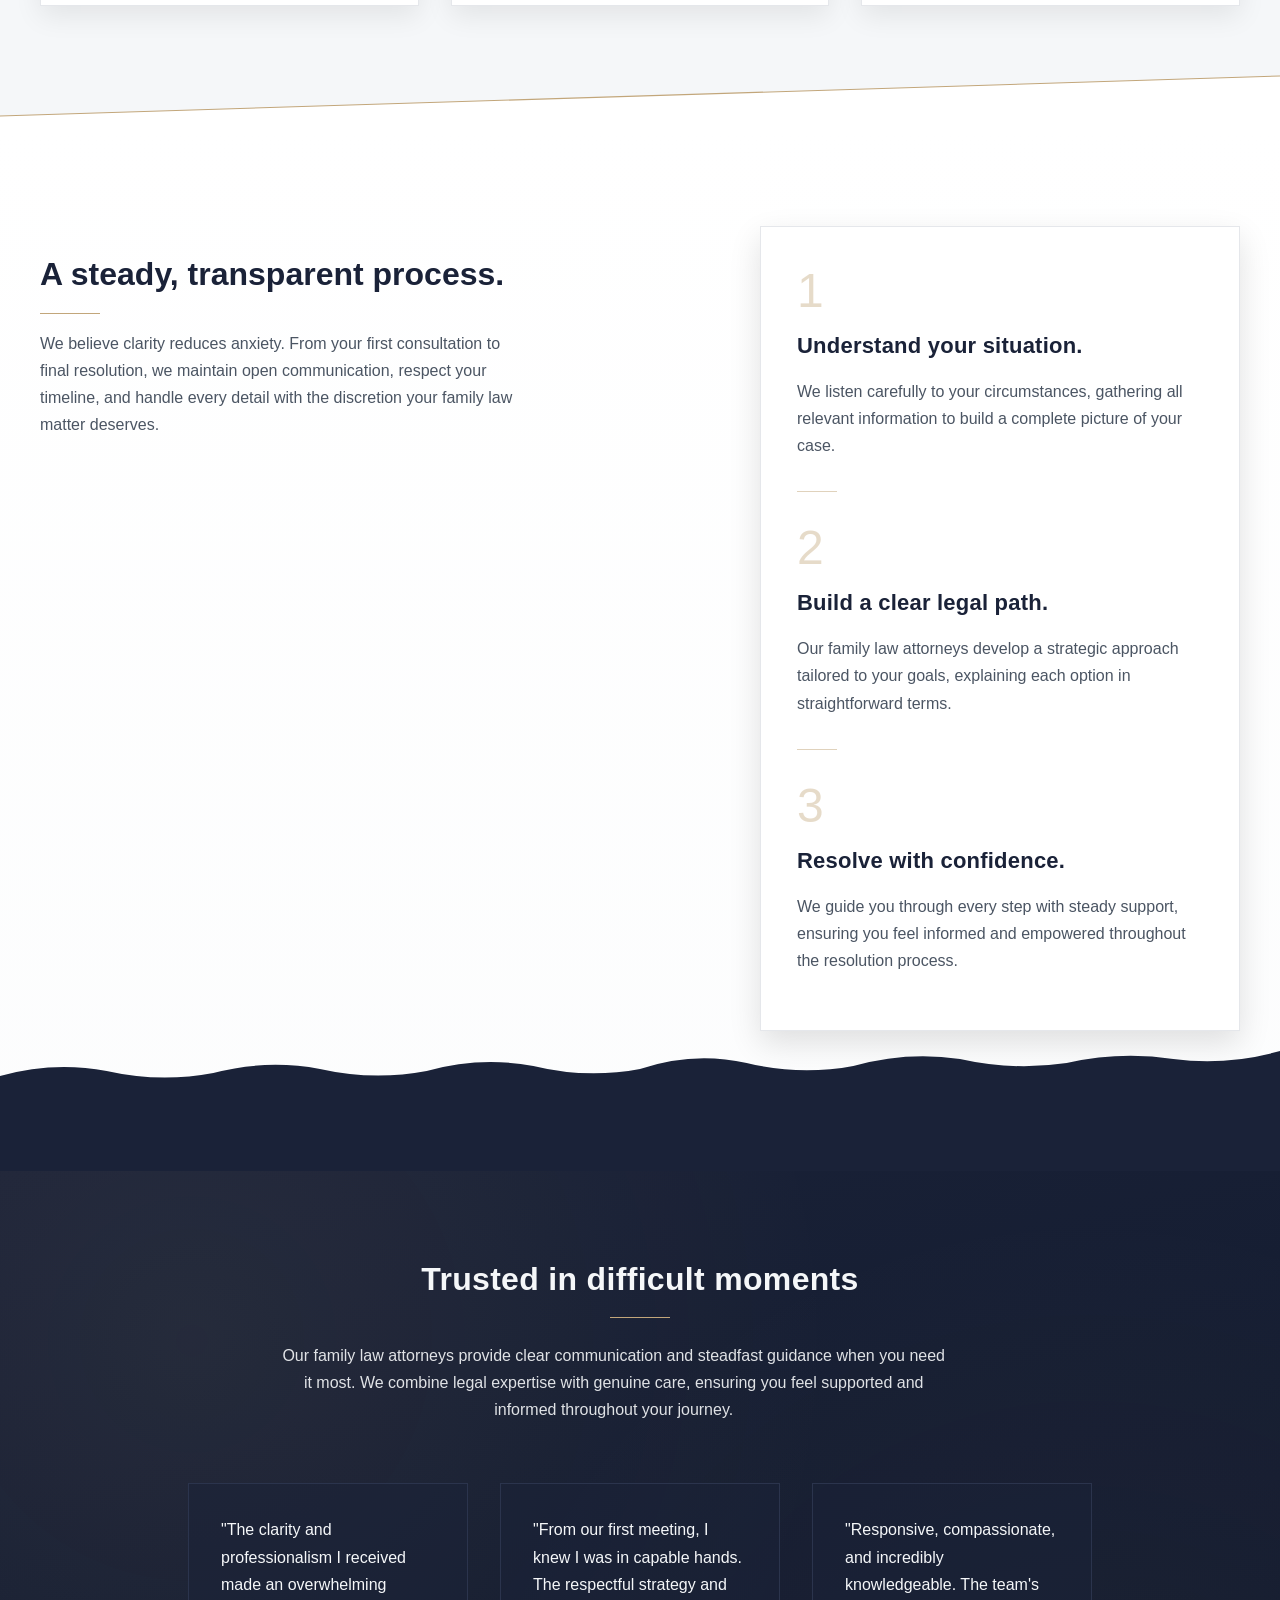
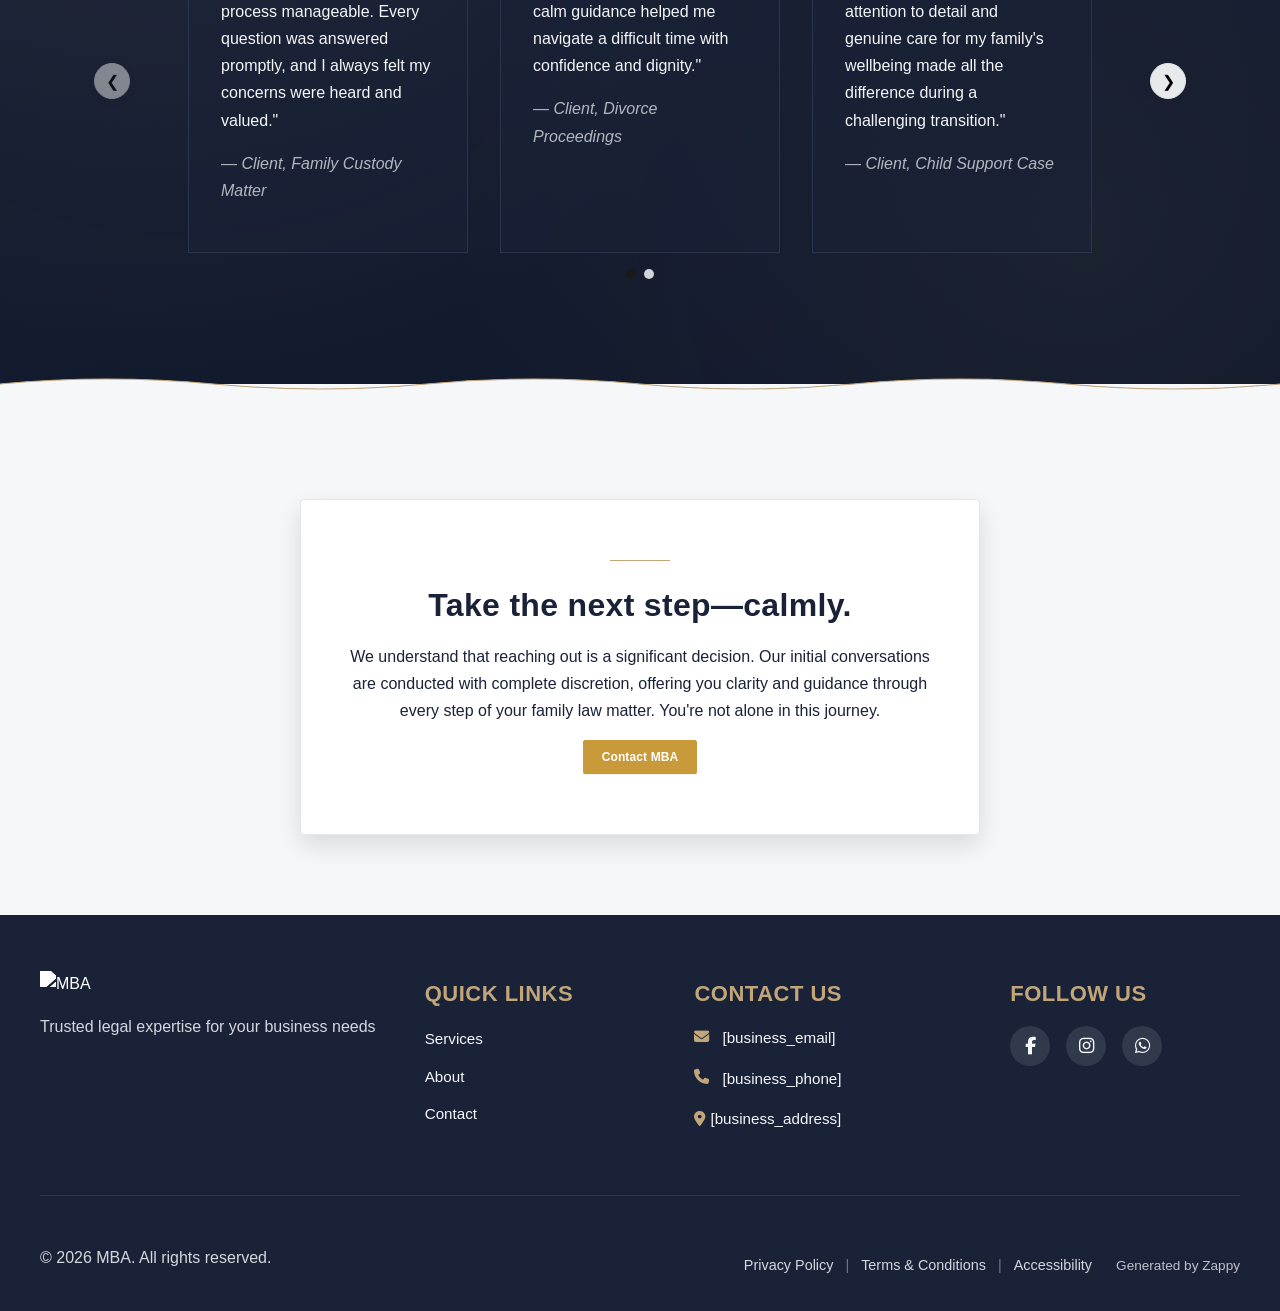
==== commit 5c3dec77: "Background sync: Progressive GitHub Sync" ====
--- a/public/index.html
+++ b/public/index.html
@@ -1 +1 @@
-<!doctype html><html dir="ltr" lang="en"><head><meta charset="UTF-8"><meta content="width=device-width,initial-scale=1" name="viewport"><meta content="index, follow" name="robots"><title>Compassionate Family Law Attorney You Can Trust — MBA</title><meta content="Navigate family legal matters with confidence. MBA provides expert family law attorneys who combine professional excellence with genuine empathy for your unique situation." name="description"><meta content="family law attorney, family law lawyers, family custody lawyer, family legal services, divorce attorney" name="keywords"><link href="/assets/favicon.ico" rel="icon" type="image/x-icon"><link href="/assets/favicon-16x16.png" rel="icon" type="image/png" sizes="16x16"><link href="/assets/favicon-32x32.png" rel="icon" type="image/png" sizes="32x32"><link href="/assets/favicon-48x48.png" rel="icon" type="image/png" sizes="48x48"><link href="/assets/favicon-192x192.png" rel="icon" type="image/png" sizes="192x192"><link href="/assets/favicon-512x512.png" rel="icon" type="image/png" sizes="512x512"><link href="/assets/apple-touch-icon.png" rel="apple-touch-icon"><script>!function(){"use strict";var t="0f9f8397-a9c9-483f-95fe-36661cc1593b",e="https://api.zappy5.com/api/analytics/track",a=18e5,n=2592e6,o=!0,i=!0,r=!0;var s=function(){var e="zappy_visitor_"+t,a=null;try{if(a=localStorage.getItem(e)){var o=JSON.parse(a),i=Date.now();if(i-o.created<n)return o.lastSeen=i,localStorage.setItem(e,JSON.stringify(o)),o.id}}catch(t){console.warn("Zappy Analytics: LocalStorage not available")}var r="zv_"+Date.now()+"_"+Math.random().toString(36).substr(2,9);try{localStorage.setItem(e,JSON.stringify({id:r,created:Date.now(),lastSeen:Date.now()}))}catch(t){}return r}(),c=function(){var e="zappy_session_"+t,n=null;try{if(n=sessionStorage.getItem(e)){var o=JSON.parse(n),i=Date.now();if(i-o.timestamp<a)return o.timestamp=i,sessionStorage.setItem(e,JSON.stringify(o)),o.id}}catch(t){console.warn("Zappy Analytics: SessionStorage not available")}var r="zs_"+Date.now()+"_"+Math.random().toString(36).substr(2,9);try{sessionStorage.setItem(e,JSON.stringify({id:r,timestamp:Date.now()}))}catch(t){}return r}();function l(a,n){n=n||{};var o={website_id:t,event_type:a,page_path:window.location.pathname,referrer:document.referrer||"direct",visitor_id:s,session_id:c,metadata:n};if(navigator.sendBeacon){var i=new Blob([JSON.stringify(o)],{type:"application/json"});navigator.sendBeacon(e,i)}else fetch(e,{method:"POST",headers:{"Content-Type":"application/json"},body:JSON.stringify(o),keepalive:!0}).catch(function(t){console.warn("Zappy Analytics: Failed to track event",t)})}o&&l("pageview",{title:document.title,url:window.location.href}),i&&document.addEventListener("click",function(t){var e=t.target;if("BUTTON"===e.tagName||e.closest("button")){var a="BUTTON"===e.tagName?e:e.closest("button");l("click",{element:"button",text:a.textContent.trim().substring(0,100),id:a.id||null,class:a.className||null})}else if("A"===e.tagName||e.closest("a")){var n="A"===e.tagName?e:e.closest("a");l("navigation",{element:"link",text:n.textContent.trim().substring(0,100),href:n.href,external:n.hostname!==window.location.hostname})}},!0),r&&document.addEventListener("submit",function(t){var e=t.target;l("form_submit",{form_id:e.id||null,form_name:e.name||null,form_action:e.action||null,form_method:e.method||"GET"})},!0);var m=Date.now();window.addEventListener("beforeunload",function(){l("page_unload",{time_on_page:Math.floor((Date.now()-m)/1e3),page_path:window.location.pathname})}),window.zappyAnalytics={track:l,getVisitorId:function(){return s},getSessionId:function(){return c}}}()</script><meta content="Compassionate Family Law Attorney You Can Trust — MBA" property="og:title"><meta content="Navigate family legal matters with confidence. MBA provides expert family law attorneys who combine professional excellence with genuine empathy for your unique situation." property="og:description"><meta content="website" property="og:type"><meta content="en_US" property="og:locale"><meta content="summary_large_image" name="twitter:card"><meta content="Compassionate Family Law Attorney You Can Trust — MBA" name="twitter:title"><meta content="Navigate family legal matters with confidence. MBA provides expert family law attorneys who combine professional excellence with genuine empathy for your unique situation." name="twitter:description"><link href="https://cdnjs.cloudflare.com/ajax/libs/font-awesome/6.4.0/css/all.min.css" rel="stylesheet"><link href="/assets/favicon.ico" rel="icon" type="image/x-icon"><link href="/assets/favicon-16x16.png" rel="icon" type="image/png" sizes="16x16"><link href="/assets/favicon-32x32.png" rel="icon" type="image/png" sizes="32x32"><link href="/assets/favicon-48x48.png" rel="icon" type="image/png" sizes="48x48"><link href="/assets/favicon-192x192.png" rel="icon" type="image/png" sizes="192x192"><link href="/assets/favicon-512x512.png" rel="icon" type="image/png" sizes="512x512"><link href="/assets/apple-touch-icon.png" rel="apple-touch-icon"><link href="https://cdn.jsdelivr.net/npm/vanilla-cookieconsent@3/dist/cookieconsent.css" rel="stylesheet"><script src="https://cdn.jsdelivr.net/npm/vanilla-cookieconsent@3/dist/cookieconsent.umd.js"></script><script src="https://cdn.jsdelivr.net/gh/mickidum/acc_toolbar/acctoolbar/acctoolbar.min.js"></script><style data-zappy-section-v2-css="true">.home-Hero-section{position:relative;width:100%;min-height:100vh;display:flex;align-items:center;justify-content:flex-start;overflow:visible;padding-bottom:100px;background-color:var(--bg-light);color:var(--text-dark)}.home-Hero-section__background{position:absolute;top:0;left:0;width:100%;height:100%;background-size:cover;background-position:center;background-repeat:no-repeat;z-index:0}.home-Hero-section__background::after{content:'';position:absolute;top:0;left:0;width:100%;height:100%;background:linear-gradient(180deg,rgba(255,255,255,.1) 0,rgba(255,255,255,0) 40%,rgba(14,31,54,.06) 100%);z-index:1}.home-Hero-section__container{position:relative;z-index:10;width:100%;max-width:1200px;margin:0 auto;padding:0 60px;display:flex;align-items:center;min-height:100vh}.home-Hero-section__content-card{position:relative;background:rgba(255,255,255,.86);backdrop-filter:blur(12px);-webkit-backdrop-filter:blur(12px);border:1px solid rgba(230,230,230,.9);border-radius:16px;padding:60px 50px;max-width:620px;box-shadow:0 18px 40px rgba(0,0,0,.14);color:var(--text-dark)}.home-Hero-section__card-accent{position:absolute;bottom:0;left:0;width:80px;height:3px;background:linear-gradient(90deg,#c99a3a 0,rgba(201,154,58,0) 100%);border-radius:0 0 0 16px}.home-Hero-section__headline{font-family:Georgia,'Times New Roman',Times,serif;font-size:44px;font-weight:500;line-height:1.15;letter-spacing:0;color:#152c4b;margin:0 0 24px 0}.home-Hero-section__subheadline{font-family:Georgia,'Times New Roman',Times,serif;font-size:18px;font-weight:600;line-height:1.5;color:#152c4b;margin:0 0 32px 0;opacity:.85}.home-Hero-section__cta-group{display:flex;align-items:center;gap:16px;margin-bottom:28px;flex-wrap:wrap}.home-Hero-section__btn{display:inline-flex;align-items:center;gap:8px;padding:14px 24px;border-radius:2px;font-family:Georgia,'Times New Roman',Times,serif;font-size:14px;font-weight:600;letter-spacing:.01em;line-height:1;text-decoration:none;transition:all .2s ease;cursor:pointer;white-space:nowrap}.home-Hero-section__btn--primary{background:#c99a3a;color:#fff;border:1px solid #c99a3a;box-shadow:0 1px 0 rgba(0,0,0,.06)}.home-Hero-section__btn--primary:hover{background:#b8892c;border-color:#b8892c;transform:translateY(-2px);box-shadow:0 4px 12px rgba(201,154,58,.3)}.home-Hero-section__btn--secondary{background:0 0;color:#152c4b;border:1px solid #152c4b}.home-Hero-section__btn--secondary:hover{background:rgba(21,44,75,.05);transform:translateY(-2px);box-shadow:0 4px 12px rgba(21,44,75,.15)}.home-Hero-section__btn-icon{width:12px;height:12px;transition:transform .2s ease}.home-Hero-section__btn--secondary:hover .home-Hero-section__btn-icon{transform:translateX(3px)}.home-Hero-section__micro-line{font-family:Georgia,'Times New Roman',Times,serif;font-size:13px;font-weight:500;line-height:1.6;color:#6b7280;margin:0;padding-top:24px;border-top:1px solid rgba(201,154,58,.2)}.home-Hero-section__divider-wrapper{position:absolute;bottom:0;left:0;width:100%;height:100px;pointer-events:none;z-index:5}.home-Hero-section__divider-wrapper svg{display:block;width:100%;height:100%}@media (max-width:768px){.home-Hero-section{min-height:100vh;padding-top:100px;padding-bottom:80px}.home-Hero-section__container{padding:0 20px;min-height:auto}.home-Hero-section__content-card{padding:40px 28px;max-width:100%;border-radius:12px}.home-Hero-section__headline{font-size:32px;line-height:1.2;margin-bottom:18px}.home-Hero-section__subheadline{font-size:16px;line-height:1.5;margin-bottom:24px}.home-Hero-section__cta-group{flex-direction:column;align-items:stretch;gap:12px;margin-bottom:24px}.home-Hero-section__btn{justify-content:center;width:100%;padding:14px 20px}.home-Hero-section__micro-line{font-size:12px;padding-top:20px}.home-Hero-section__divider-wrapper{height:80px}}</style><link href="/styles.css" rel="stylesheet"><style id="zappy-dropdown-submenu-styles">#navMenu li:has(.sub-menu),.nav-menu li:has(.sub-menu),.navbar li:has(.sub-menu),nav li:has(.sub-menu){position:relative}#navMenu .sub-menu,.nav-menu .sub-menu,.navbar .sub-menu,nav .sub-menu{display:block!important;position:absolute!important;top:100%;left:0;min-width:220px;background:#fff;border-radius:8px;box-shadow:0 8px 25px rgba(0,0,0,.15);padding:8px 0;opacity:0;visibility:hidden;transform:translateY(10px);transition:all .3s ease;z-index:1000;list-style:none;pointer-events:none}#navMenu li:hover>.sub-menu,.nav-menu li:hover>.sub-menu,.navbar li:hover>.sub-menu,nav li:hover>.sub-menu{opacity:1!important;visibility:visible!important;transform:translateY(0)!important;pointer-events:auto!important}.sub-menu li{list-style:none;margin:0;padding:0}.sub-menu a{display:block!important;padding:10px 16px!important;color:#333!important;font-weight:500;text-decoration:none;white-space:nowrap;transition:background-color .2s}.sub-menu a:hover{background-color:#f5f5f5}[dir=rtl] .nav-menu .sub-menu,[dir=rtl] .navbar .sub-menu,[dir=rtl] nav .sub-menu,html[lang=ar] .nav-menu .sub-menu,html[lang=ar] .navbar .sub-menu,html[lang=ar] nav .sub-menu,html[lang=he] .nav-menu .sub-menu,html[lang=he] .navbar .sub-menu,html[lang=he] nav .sub-menu{left:auto!important;right:0!important}.sub-menu:empty,.sub-menu:not(:has(li)),.sub-menu:not(:has(li:not(.zappy-hidden-menu-item))){display:none!important;opacity:0!important;visibility:hidden!important;pointer-events:none!important}li:has(.menu-group-title):hover>.sub-menu{opacity:1!important;visibility:visible!important;transform:translateY(0)!important;pointer-events:auto!important}#navMenu>li>.menu-group-title,.nav-menu>li>.menu-group-title{display:inline-block;padding:.5rem 1rem;cursor:default;user-select:none}@media (max-width:768px){#navMenu .sub-menu,.nav-menu .sub-menu,.navbar .sub-menu,nav .sub-menu{position:static!important;transform:none!important;box-shadow:none!important;background:0 0!important;max-height:0;overflow:hidden;opacity:0;visibility:hidden;transition:max-height .3s ease,opacity .3s ease;padding:0!important;border-radius:0!important}.sub-menu.mobile-expanded{max-height:500px!important;opacity:1!important;visibility:visible!important;padding:8px 0 8px 16px!important}[dir=rtl] .sub-menu.mobile-expanded,html[lang=he] .sub-menu.mobile-expanded{padding:8px 16px 8px 0!important}#navMenu li:hover>.sub-menu,.nav-menu li:hover>.sub-menu,.navbar li:hover>.sub-menu,nav li:hover>.sub-menu{opacity:0;visibility:hidden;pointer-events:none}#navMenu li>.sub-menu.mobile-expanded,.nav-menu li>.sub-menu.mobile-expanded,.navbar li>.sub-menu.mobile-expanded,nav li>.sub-menu.mobile-expanded{opacity:1!important;visibility:visible!important;pointer-events:auto!important}#navMenu li:has(.sub-menu),.nav-menu li:has(.sub-menu),.navbar li:has(.sub-menu),nav li:has(.sub-menu){display:flex!important;flex-wrap:wrap!important;align-items:center!important;position:relative!important;min-height:44px!important}#navMenu li:has(.sub-menu)>a,.nav-menu li:has(.sub-menu)>a,.navbar li:has(.sub-menu)>a,nav li:has(.sub-menu)>a{flex:1!important;min-width:0!important}#navMenu li:has(.sub-menu)>.menu-group-title,.nav-menu li:has(.sub-menu)>.menu-group-title,.navbar li:has(.sub-menu)>.menu-group-title,nav li:has(.sub-menu)>.menu-group-title{flex:1!important;min-width:0!important;padding:0!important;line-height:inherit!important}#navMenu li:has(.sub-menu)>.sub-menu,.nav-menu li:has(.sub-menu)>.sub-menu,.navbar li:has(.sub-menu)>.sub-menu,nav li:has(.sub-menu)>.sub-menu{flex-basis:100%!important;width:100%!important}#navMenu li:has(.sub-menu)>a [class*=arrow],#navMenu li:has(.sub-menu)>a [class*=chevron],.nav-menu li:has(.sub-menu)>a .fa-angle-down,.nav-menu li:has(.sub-menu)>a .fa-chevron-down,.nav-menu li:has(.sub-menu)>a [class*=arrow],.nav-menu li:has(.sub-menu)>a [class*=chevron],nav li:has(.sub-menu)>a [class*=arrow],nav li:has(.sub-menu)>a [class*=chevron]{display:none!important;visibility:hidden!important}.mobile-submenu-toggle{display:flex!important;align-items:center!important;justify-content:center!important;width:44px!important;height:auto!important;background:0 0!important;border:none!important;cursor:pointer!important;color:var(--text-dark)!important;position:static!important;flex-shrink:0!important;align-self:stretch!important;z-index:2!important;padding:0!important;margin:0!important}.mobile-submenu-toggle::after{content:''!important;width:0!important;height:0!important;border-left:6px solid transparent!important;border-right:6px solid transparent!important;border-top:7px solid currentColor!important;transition:transform .3s ease!important}.mobile-submenu-toggle.expanded::after{transform:rotate(180deg)!important}.sub-menu a{padding:10px 0!important;display:block!important;color:var(--text-dark)!important}.navbar .sub-menu li a,.zappy-products-dropdown .sub-menu a,nav.navbar .sub-menu li a{color:var(--text-dark)!important}}@media (min-width:769px){.mobile-submenu-toggle{display:none!important}}</style><style id="zappy-widget-visibility">#mic-access-tool-box,#mic-access-tool-general-button,#mic-init-access-tool #mic-access-tool-box,#mic-init-access-tool #mic-access-tool-general-button,#mic-init-access-tool .mic-access-tool-general-button,._access-icon,._access-menu,.mic-access-tool-box,.mic-access-tool-general-button,div[id*=mic-access-tool-box]{display:none!important;visibility:hidden!important;opacity:0!important;pointer-events:none!important}</style></head><body><nav class="navbar"><button aria-label="Menu" class="mobile-toggle" id="mobileToggle"><svg viewbox="0 0 24 24" fill="none" height="24" width="24" class="hamburger-icon"><path d="M3 12h18M3 6h18M3 18h18" stroke="currentColor" stroke-width="2" stroke-linecap="round"></path></svg><svg viewbox="0 0 24 24" fill="none" height="24" width="24" class="close-icon" style="display:none"><path d="M18 6L6 18M6 6l12 12" stroke="currentColor" stroke-width="2" stroke-linecap="round"></path></svg></button><button aria-label="Call" class="phone-header-btn"><svg viewbox="0 0 24 24" fill="currentColor" height="20" width="20"><path d="M22 16.92v3a2 2 0 0 1-2.18 2 19.79 19.79 0 0 1-8.63-3.07 19.5 19.5 0 0 1-6-6 19.79 19.79 0 0 1-3.07-8.67A2 2 0 0 1 4.11 2h3a2 2 0 0 1 2 1.72 12.84 12.84 0 0 0 .7 2.81 2 2 0 0 1-.45 2.11L8.09 9.91a16 16 0 0 0 6 6l1.27-1.27a2 2 0 0 1 2.11-.45 12.84 12.84 0 0 0 2.81.7A2 2 0 0 1 22 16.92z"></path></svg></button><div class="nav-container"><div class="nav-brand"><a href="/" class="logo-link"><img alt="MBA" class="logo" src="/assets/mba-legal-services-logo.webp"></a></div><ul class="nav-menu" id="navMenu"><li><a href="/services">Services</a></li><li><a href="/about">About</a></li></ul><div class="nav-cta-container"><a href="/contact" class="nav-cta-btn">Contact</a></div></div></nav><main><section class="home-Hero-section" data-layout-spec="Home-Hero" data-hero-type="fullscreen-scrim" data-zappy-section="true"><div class="home-Hero-section__background" style="background-image:url('assets/site-home-hero-bg.webp');background-size:cover;background-position:center"></div><div class="home-Hero-section__container"><div class="home-Hero-section__content-card"><h1 class="home-Hero-section__headline">Calm, confident family law guidance.</h1><h3 class="home-Hero-section__subheadline">Professional advocacy with human understanding during divorce, custody, and complex family transitions.</h3><div class="home-Hero-section__cta-group"><a href="/contact" class="home-Hero-section__btn home-Hero-section__btn--primary">Request a consultation</a><a href="/services" class="home-Hero-section__btn home-Hero-section__btn--secondary"><span class="home-Hero-section__btn-text">Explore services</span><svg viewbox="0 0 12 12" xmlns="http://www.w3.org/2000/svg" fill="none" height="12" width="12" class="home-Hero-section__btn-icon"><path d="M1 6h10M7 2l4 4-4 4" stroke="currentColor" stroke-width="1.5" stroke-linecap="round" stroke-linejoin="round"></path></svg></a></div><p class="home-Hero-section__micro-line">Clear, discreet, and responsive communication.</p><div class="home-Hero-section__card-accent"></div></div></div><div class="home-Hero-section__divider-wrapper"><svg viewbox="0 0 1200 100" xmlns="http://www.w3.org/2000/svg" aria-hidden="true" data-no-icon-edit="true" preserveaspectratio="none"><defs><linearGradient id="marbleFade" x1="0%" x2="0%" y1="0%" y2="100%"><stop offset="0%" style="stop-color:#D9D9D9;stop-opacity:0.4"></stop><stop offset="100%" style="stop-color:#F2F2F2;stop-opacity:1"></stop></linearGradient></defs><path d="M0,100 L0,20 Q200,18 400,22 T800,18 Q1000,20 1200,22 L1200,100 Z" fill="var(--bg-light)"></path><line stroke="#C99A3A" stroke-width="1" x1="0" x2="1200" y1="100" y2="100"></line></svg></div></section><section class="home-services-section" data-layout-spec="Home-services"><div class="home-services-container"><div class="home-services-intro"><h2>How MBA can help</h2><div class="home-services-divider-line"></div><p>Compassionate guidance through divorce, custody arrangements, and mediation—bringing clarity and stability when you need it most.</p></div><div class="home-services-grid"><article class="home-services-card"><div class="home-services-icon-wrapper"><svg viewbox="0 0 40 40" xmlns="http://www.w3.org/2000/svg" fill="none" height="40" width="40" data-element-type="icon" data-icon-type="svg"><path d="M20 5L20 35M5 20L35 20" stroke="currentColor" stroke-width="1.5" stroke-linecap="round"></path><circle cx="20" cy="20" fill="none" r="14" stroke="currentColor" stroke-width="1.5"></circle></svg></div><h3>Divorce &amp; separation</h3><p>Navigate the dissolution process with dignity and fairness, ensuring your rights are protected while minimizing emotional strain.</p></article><article class="home-services-card"><div class="home-services-icon-wrapper"><svg viewbox="0 0 40 40" xmlns="http://www.w3.org/2000/svg" fill="none" height="40" width="40" data-element-type="icon" data-icon-type="svg"><path d="M20 8C20 8 12 12 12 20C12 24 14 28 20 32C26 28 28 24 28 20C28 12 20 8 20 8Z" stroke="currentColor" stroke-width="1.5" stroke-linejoin="round" fill="none"></path><circle cx="20" cy="20" fill="none" r="3" stroke="currentColor" stroke-width="1.5"></circle></svg></div><h3>Parenting plans &amp; custody</h3><p>Craft thoughtful arrangements that prioritize your children's well-being and establish sustainable co-parenting structures.</p></article><article class="home-services-card"><div class="home-services-icon-wrapper"><svg viewbox="0 0 40 40" xmlns="http://www.w3.org/2000/svg" fill="none" height="40" width="40" data-element-type="icon" data-icon-type="svg"><path d="M8 20L16 28L32 12" stroke="currentColor" stroke-width="1.5" stroke-linecap="round" stroke-linejoin="round"></path><circle cx="20" cy="20" fill="none" r="14" stroke="currentColor" stroke-width="1.5"></circle></svg></div><h3>Mediation &amp; negotiated agreements</h3><p>Reach respectful, lasting resolutions outside the courtroom through collaborative dialogue and strategic negotiation.</p></article></div></div><div class="home-services-divider-wrapper"><svg viewbox="0 0 1200 60" xmlns="http://www.w3.org/2000/svg" aria-hidden="true" data-no-icon-edit="true" preserveaspectratio="none"><defs><linearGradient id="home-services-divider-stroke" x1="0%" x2="100%" y1="0%" y2="0%"><stop offset="0%" style="stop-color:var(--accent)"></stop><stop offset="50%" style="stop-color:var(--accent);stop-opacity:1"></stop><stop offset="100%" style="stop-color:var(--accent)"></stop></linearGradient></defs><path d="M0,60 L0,50 L1200,10 L1200,60 Z" fill="#FFFFFF"></path><line stroke="url(#home-services-divider-stroke)" stroke-width="1" x1="0" x2="1200" y1="50" y2="10"></line></svg></div></section><section class="home-process-section" data-layout-spec="Home-process"><div class="home-process-container"><div class="home-process-content"><div class="home-process-text-column"><h2>A steady, transparent process.</h2><p>We believe clarity reduces anxiety. From your first consultation to final resolution, we maintain open communication, respect your timeline, and handle every detail with the discretion your family law matter deserves.</p></div><div class="home-process-steps-column"><div class="home-process-steps-panel"><div class="home-process-step"><div class="home-process-step-number">1</div><h3>Understand your situation.</h3><p>We listen carefully to your circumstances, gathering all relevant information to build a complete picture of your case.</p></div><div class="home-process-step-divider"></div><div class="home-process-step"><div class="home-process-step-number">2</div><h3>Build a clear legal path.</h3><p>Our family law attorneys develop a strategic approach tailored to your goals, explaining each option in straightforward terms.</p></div><div class="home-process-step-divider"></div><div class="home-process-step"><div class="home-process-step-number">3</div><h3>Resolve with confidence.</h3><p>We guide you through every step with steady support, ensuring you feel informed and empowered throughout the resolution process.</p></div></div></div></div></div><div class="home-process-divider-wrapper"><svg viewbox="0 0 1200 120" xmlns="http://www.w3.org/2000/svg" aria-hidden="true" data-no-icon-edit="true" preserveaspectratio="none"><path d="M1200,120 L1200,0 Q1150,15 1100,8 Q1050,0 1000,12 Q950,20 900,8 Q850,0 800,15 Q750,25 700,12 Q650,0 600,18 Q550,28 500,15 Q450,5 400,20 Q350,30 300,18 Q250,8 200,22 Q150,32 100,20 Q50,10 0,25 L0,120 Z" fill="#1a2238"></path></svg></div></section><section class="home-testimonials-section" data-layout-spec="Home-testimonials"><div class="home-testimonials-container"><div class="home-testimonials-intro"><h2>Trusted in difficult moments</h2><div class="home-testimonials-rule"></div><p>Our family law attorneys provide clear communication and steadfast guidance when you need it most. We combine legal expertise with genuine care, ensuring you feel supported and informed throughout your journey.</p></div><div class="home-testimonials-grid"><div class="home-testimonial-card"><p class="home-testimonial-quote">"The clarity and professionalism I received made an overwhelming process manageable. Every question was answered promptly, and I always felt my concerns were heard and valued."</p><p class="home-testimonial-attribution">— Client, Family Custody Matter</p></div><div class="home-testimonial-card"><p class="home-testimonial-quote">"From our first meeting, I knew I was in capable hands. The respectful strategy and calm guidance helped me navigate a difficult time with confidence and dignity."</p><p class="home-testimonial-attribution">— Client, Divorce Proceedings</p></div><div class="home-testimonial-card"><p class="home-testimonial-quote">"Responsive, compassionate, and incredibly knowledgeable. The team's attention to detail and genuine care for my family's wellbeing made all the difference during a challenging transition."</p><p class="home-testimonial-attribution">— Client, Child Support Case</p></div><div class="home-testimonial-card"><p class="home-testimonial-quote">"I appreciated the honest advice and steady presence throughout my case. The communication was exceptional, and I always felt informed about next steps and what to expect."</p><p class="home-testimonial-attribution">— Client, Property Settlement</p></div></div></div><div class="home-testimonials-divider-wrapper"><svg viewbox="0 0 1200 80" xmlns="http://www.w3.org/2000/svg" aria-hidden="true" data-no-icon-edit="true" preserveaspectratio="none"><path d="M0,80 L0,45 Q100,35 200,45 T400,45 Q500,35 600,45 T800,45 Q900,35 1000,45 T1200,45 L1200,80 Z" fill="var(--bg-light)"></path><path d="M0,45 Q100,35 200,45 T400,45 Q500,35 600,45 T800,45 Q900,35 1000,45 T1200,45" stroke="var(--accent)" stroke-width="1" fill="var(--bg-light)"></path></svg></div></section><section class="home-cta-section" data-layout-spec="Home-cta"><div class="home-cta-container"><div class="home-cta-card"><div class="home-cta-rule"></div><h2>Take the next step—calmly.</h2><p>We understand that reaching out is a significant decision. Our initial conversations are conducted with complete discretion, offering you clarity and guidance through every step of your family law matter. You're not alone in this journey.</p><a href="/contact" class="btn-primary">Contact MBA</a></div></div></section></main><footer class="site-footer"><link href="https://cdnjs.cloudflare.com/ajax/libs/font-awesome/6.4.0/css/all.min.css" rel="stylesheet"><div class="footer-container"><div class="footer-top"><div class="footer-column footer-company"><img alt="MBA" class="logo" src="/assets/mba-legal-services-logo.webp"><p class="footer-tagline">Trusted legal expertise for your business needs</p></div><div class="footer-column footer-links"><h3 class="footer-heading">Quick Links</h3><ul class="footer-nav"><li><a href="/services">Services</a></li><li><a href="/about">About</a></li><li><a href="/contact">Contact</a></li></ul></div><div class="footer-column footer-contact"><h3 class="footer-heading">Contact Us</h3><ul class="contact-list"><li><i class="fas fa-envelope"></i><a href="mailto:[business_email]">[business_email]</a></li><li><i class="fas fa-phone"></i><a href="tel:[business_phone]">[business_phone]</a></li><li><a href="/"><i class="fas fa-map-marker-alt"></i><span>[business_address]</span></a></li></ul></div><div class="footer-column footer-social"><h3 class="footer-heading">Follow Us</h3><div class="social-links"><a href="[facebook_handle]" aria-label="Facebook"><i class="fab fa-facebook-f"></i></a><a href="[instagram_handle]" aria-label="Instagram"><i class="fab fa-instagram"></i></a><a href="[whatsapp_handle]" aria-label="WhatsApp"><i class="fab fa-whatsapp"></i></a></div></div></div><div class="footer-bottom"><div class="footer-bottom-left"><p class="copyright">© 2026 MBA. All rights reserved.</p></div><div class="footer-bottom-right"><div class="legal-links"><a href="/privacy">Privacy Policy</a><span class="separator">|</span><a href="/terms">Terms &amp; Conditions</a><span class="separator">|</span><a href="/accessibility">Accessibility</a></div><a href="https://zappy5.com" class="zappy-attribution" target="_blank">Generated by Zappy</a></div></div></div></footer><a href="https://wa.me/[whatsapp_handle]" class="whatsapp-float" aria-label="WhatsApp"><i class="fab fa-whatsapp"></i></a><div data-integration="accessibility:toolbar"></div><script src="/script.js"></script><script id="zappy-mobile-submenu-script">!function(){function e(){if(window.innerWidth>768)return document.querySelectorAll(".mobile-submenu-toggle").forEach(function(e){e.remove()}),void document.querySelectorAll(".sub-menu.mobile-expanded").forEach(function(e){e.classList.remove("mobile-expanded")});document.querySelectorAll(".nav-menu li:has(.sub-menu), nav li:has(.sub-menu), .navbar li:has(.sub-menu), #navMenu li:has(.sub-menu)").forEach(function(e){if(!e.querySelector(".mobile-submenu-toggle")){var t=e.querySelector(".sub-menu"),n=e.querySelector(":scope > a");if(t&&n){var o=document.createElement("button");o.className="mobile-submenu-toggle",o.setAttribute("aria-label","Toggle submenu"),o.setAttribute("type","button"),n.insertAdjacentElement("afterend",o),o.addEventListener("click",function(e){e.preventDefault(),e.stopPropagation(),document.querySelectorAll(".sub-menu.mobile-expanded").forEach(function(e){if(e!==t){e.classList.remove("mobile-expanded");var n=e.parentElement.querySelector(".mobile-submenu-toggle");n&&n.classList.remove("expanded")}}),t.classList.toggle("mobile-expanded"),o.classList.toggle("expanded")})}}})}var t;"loading"===document.readyState?document.addEventListener("DOMContentLoaded",e):e(),window.addEventListener("resize",function(){clearTimeout(t),t=setTimeout(e,250)});var n=new MutationObserver(function(t){t.forEach(function(t){if("attributes"===t.type){var n=t.target;n.classList&&(n.classList.contains("active")||n.classList.contains("open"))&&setTimeout(e,100)}})});setTimeout(function(){document.querySelectorAll(".mobile-menu, .nav-menu, #navMenu, nav").forEach(function(e){n.observe(e,{attributes:!0,attributeFilter:["class","style"]})})},500)}()</script><script id="zappy-navbar-scroll-effect">!function(){var e=document.querySelector("nav.navbar,.navbar:not(.zappy-catalog-menu)"),t=document.querySelector(".zappy-catalog-menu");if(e){var r="rgba(15,23,42,0.85)";e.style.transition="background 0.3s ease,backdrop-filter 0.3s ease,-webkit-backdrop-filter 0.3s ease,box-shadow 0.3s ease",t&&(t.style.transition="background 0.3s ease,backdrop-filter 0.3s ease,-webkit-backdrop-filter 0.3s ease"),window.addEventListener("scroll",a,{passive:!0}),a()}function a(){(window.scrollY||window.pageYOffset)>60?(e.style.background=r,e.style.backdropFilter="blur(12px)",e.style.webkitBackdropFilter="blur(12px)",e.style.boxShadow="0 2px 16px rgba(0,0,0,0.12)",t&&(t.style.background=r,t.style.backdropFilter="blur(12px)",t.style.webkitBackdropFilter="blur(12px)")):(e.style.background="transparent",e.style.backdropFilter="none",e.style.webkitBackdropFilter="none",e.style.boxShadow="none",t&&(t.style.background="transparent",t.style.backdropFilter="none",t.style.webkitBackdropFilter="none"))}}()</script></body></html>+<!doctype html><html dir="ltr" lang="en"><head><meta charset="UTF-8"><meta content="width=device-width,initial-scale=1" name="viewport"><meta content="index, follow" name="robots"><title>Compassionate Family Law Attorney You Can Trust — MBA</title><meta content="Navigate family legal matters with confidence. MBA provides expert family law attorneys who combine professional excellence with genuine empathy for your unique situation." name="description"><meta content="family law attorney, family law lawyers, family custody lawyer, family legal services, divorce attorney" name="keywords"><link href="/assets/favicon.ico" rel="icon" type="image/x-icon"><link href="/assets/favicon-16x16.png" rel="icon" type="image/png" sizes="16x16"><link href="/assets/favicon-32x32.png" rel="icon" type="image/png" sizes="32x32"><link href="/assets/favicon-48x48.png" rel="icon" type="image/png" sizes="48x48"><link href="/assets/favicon-192x192.png" rel="icon" type="image/png" sizes="192x192"><link href="/assets/favicon-512x512.png" rel="icon" type="image/png" sizes="512x512"><link href="/assets/apple-touch-icon.png" rel="apple-touch-icon"><script>!function(){"use strict";var t="0f9f8397-a9c9-483f-95fe-36661cc1593b",e="https://api.zappy5.com/api/analytics/track",a=18e5,n=2592e6,o=!0,i=!0,r=!0;var s=function(){var e="zappy_visitor_"+t,a=null;try{if(a=localStorage.getItem(e)){var o=JSON.parse(a),i=Date.now();if(i-o.created<n)return o.lastSeen=i,localStorage.setItem(e,JSON.stringify(o)),o.id}}catch(t){console.warn("Zappy Analytics: LocalStorage not available")}var r="zv_"+Date.now()+"_"+Math.random().toString(36).substr(2,9);try{localStorage.setItem(e,JSON.stringify({id:r,created:Date.now(),lastSeen:Date.now()}))}catch(t){}return r}(),c=function(){var e="zappy_session_"+t,n=null;try{if(n=sessionStorage.getItem(e)){var o=JSON.parse(n),i=Date.now();if(i-o.timestamp<a)return o.timestamp=i,sessionStorage.setItem(e,JSON.stringify(o)),o.id}}catch(t){console.warn("Zappy Analytics: SessionStorage not available")}var r="zs_"+Date.now()+"_"+Math.random().toString(36).substr(2,9);try{sessionStorage.setItem(e,JSON.stringify({id:r,timestamp:Date.now()}))}catch(t){}return r}();function l(a,n){n=n||{};var o={website_id:t,event_type:a,page_path:window.location.pathname,referrer:document.referrer||"direct",visitor_id:s,session_id:c,metadata:n};if(navigator.sendBeacon){var i=new Blob([JSON.stringify(o)],{type:"application/json"});navigator.sendBeacon(e,i)}else fetch(e,{method:"POST",headers:{"Content-Type":"application/json"},body:JSON.stringify(o),keepalive:!0}).catch(function(t){console.warn("Zappy Analytics: Failed to track event",t)})}o&&l("pageview",{title:document.title,url:window.location.href}),i&&document.addEventListener("click",function(t){var e=t.target;if("BUTTON"===e.tagName||e.closest("button")){var a="BUTTON"===e.tagName?e:e.closest("button");l("click",{element:"button",text:a.textContent.trim().substring(0,100),id:a.id||null,class:a.className||null})}else if("A"===e.tagName||e.closest("a")){var n="A"===e.tagName?e:e.closest("a");l("navigation",{element:"link",text:n.textContent.trim().substring(0,100),href:n.href,external:n.hostname!==window.location.hostname})}},!0),r&&document.addEventListener("submit",function(t){var e=t.target;l("form_submit",{form_id:e.id||null,form_name:e.name||null,form_action:e.action||null,form_method:e.method||"GET"})},!0);var m=Date.now();window.addEventListener("beforeunload",function(){l("page_unload",{time_on_page:Math.floor((Date.now()-m)/1e3),page_path:window.location.pathname})}),window.zappyAnalytics={track:l,getVisitorId:function(){return s},getSessionId:function(){return c}}}()</script><meta content="Compassionate Family Law Attorney You Can Trust — MBA" property="og:title"><meta content="Navigate family legal matters with confidence. MBA provides expert family law attorneys who combine professional excellence with genuine empathy for your unique situation." property="og:description"><meta content="website" property="og:type"><meta content="en_US" property="og:locale"><meta content="summary_large_image" name="twitter:card"><meta content="Compassionate Family Law Attorney You Can Trust — MBA" name="twitter:title"><meta content="Navigate family legal matters with confidence. MBA provides expert family law attorneys who combine professional excellence with genuine empathy for your unique situation." name="twitter:description"><link href="https://cdnjs.cloudflare.com/ajax/libs/font-awesome/6.4.0/css/all.min.css" rel="stylesheet"><link href="/assets/favicon.ico" rel="icon" type="image/x-icon"><link href="/assets/favicon-16x16.png" rel="icon" type="image/png" sizes="16x16"><link href="/assets/favicon-32x32.png" rel="icon" type="image/png" sizes="32x32"><link href="/assets/favicon-48x48.png" rel="icon" type="image/png" sizes="48x48"><link href="/assets/favicon-192x192.png" rel="icon" type="image/png" sizes="192x192"><link href="/assets/favicon-512x512.png" rel="icon" type="image/png" sizes="512x512"><link href="/assets/apple-touch-icon.png" rel="apple-touch-icon"><link href="https://cdn.jsdelivr.net/npm/vanilla-cookieconsent@3/dist/cookieconsent.css" rel="stylesheet"><script src="https://cdn.jsdelivr.net/npm/vanilla-cookieconsent@3/dist/cookieconsent.umd.js"></script><script src="https://cdn.jsdelivr.net/gh/mickidum/acc_toolbar/acctoolbar/acctoolbar.min.js"></script><style data-zappy-section-v2-css="true">.home-Hero-section{position:relative;width:100%;min-height:100vh;display:flex;align-items:center;justify-content:flex-start;overflow:visible;padding-bottom:100px;background-color:var(--bg-light);color:var(--text-dark)}.home-Hero-section__background{position:absolute;top:0;left:0;width:100%;height:100%;background-size:cover;background-position:center;background-repeat:no-repeat;z-index:0}.home-Hero-section__background::after{content:'';position:absolute;top:0;left:0;width:100%;height:100%;background:linear-gradient(180deg,rgba(255,255,255,.1) 0,rgba(255,255,255,0) 40%,rgba(14,31,54,.06) 100%);z-index:1}.home-Hero-section__container{position:relative;z-index:10;width:100%;max-width:1200px;margin:0 auto;padding:0 60px;display:flex;align-items:center;min-height:100vh}.home-Hero-section__content-card{position:relative;background:rgba(255,255,255,.86);backdrop-filter:blur(12px);-webkit-backdrop-filter:blur(12px);border:1px solid rgba(230,230,230,.9);border-radius:16px;padding:60px 50px;max-width:620px;box-shadow:0 18px 40px rgba(0,0,0,.14);color:var(--text-dark)}.home-Hero-section__card-accent{position:absolute;bottom:0;left:0;width:80px;height:3px;background:linear-gradient(90deg,#c99a3a 0,rgba(201,154,58,0) 100%);border-radius:0 0 0 16px}.home-Hero-section__headline{font-family:Georgia,'Times New Roman',Times,serif;font-size:44px;font-weight:500;line-height:1.15;letter-spacing:0;color:#152c4b;margin:0 0 24px 0}.home-Hero-section__subheadline{font-family:Georgia,'Times New Roman',Times,serif;font-size:18px;font-weight:600;line-height:1.5;color:#152c4b;margin:0 0 32px 0;opacity:.85}.home-Hero-section__cta-group{display:flex;align-items:center;gap:16px;margin-bottom:28px;flex-wrap:wrap}.home-Hero-section__btn{display:inline-flex;align-items:center;gap:8px;padding:14px 24px;border-radius:2px;font-family:Georgia,'Times New Roman',Times,serif;font-size:14px;font-weight:600;letter-spacing:.01em;line-height:1;text-decoration:none;transition:all .2s ease;cursor:pointer;white-space:nowrap}.home-Hero-section__btn--primary{background:#c99a3a;color:#fff;border:1px solid #c99a3a;box-shadow:0 1px 0 rgba(0,0,0,.06)}.home-Hero-section__btn--primary:hover{background:#b8892c;border-color:#b8892c;transform:translateY(-2px);box-shadow:0 4px 12px rgba(201,154,58,.3)}.home-Hero-section__btn--secondary{background:0 0;color:#152c4b;border:1px solid #152c4b}.home-Hero-section__btn--secondary:hover{background:rgba(21,44,75,.05);transform:translateY(-2px);box-shadow:0 4px 12px rgba(21,44,75,.15)}.home-Hero-section__btn-icon{width:12px;height:12px;transition:transform .2s ease}.home-Hero-section__btn--secondary:hover .home-Hero-section__btn-icon{transform:translateX(3px)}.home-Hero-section__micro-line{font-family:Georgia,'Times New Roman',Times,serif;font-size:13px;font-weight:500;line-height:1.6;color:#6b7280;margin:0;padding-top:24px;border-top:1px solid rgba(201,154,58,.2)}.home-Hero-section__divider-wrapper{position:absolute;bottom:0;left:0;width:100%;height:100px;pointer-events:none;z-index:5}.home-Hero-section__divider-wrapper svg{display:block;width:100%;height:100%}@media (max-width:768px){.home-Hero-section{min-height:100vh;padding-top:100px;padding-bottom:80px}.home-Hero-section__container{padding:0 20px;min-height:auto}.home-Hero-section__content-card{padding:40px 28px;max-width:100%;border-radius:12px}.home-Hero-section__headline{font-size:32px;line-height:1.2;margin-bottom:18px}.home-Hero-section__subheadline{font-size:16px;line-height:1.5;margin-bottom:24px}.home-Hero-section__cta-group{flex-direction:column;align-items:stretch;gap:12px;margin-bottom:24px}.home-Hero-section__btn{justify-content:center;width:100%;padding:14px 20px}.home-Hero-section__micro-line{font-size:12px;padding-top:20px}.home-Hero-section__divider-wrapper{height:80px}}</style><link href="/styles.css" rel="stylesheet"><style id="zappy-dropdown-submenu-styles">#navMenu li:has(.sub-menu),.nav-menu li:has(.sub-menu),.navbar li:has(.sub-menu),nav li:has(.sub-menu){position:relative}#navMenu .sub-menu,.nav-menu .sub-menu,.navbar .sub-menu,nav .sub-menu{display:block!important;position:absolute!important;top:100%;left:0;min-width:220px;background:#fff;border-radius:8px;box-shadow:0 8px 25px rgba(0,0,0,.15);padding:8px 0;opacity:0;visibility:hidden;transform:translateY(10px);transition:all .3s ease;z-index:1000;list-style:none;pointer-events:none}#navMenu li:hover>.sub-menu,.nav-menu li:hover>.sub-menu,.navbar li:hover>.sub-menu,nav li:hover>.sub-menu{opacity:1!important;visibility:visible!important;transform:translateY(0)!important;pointer-events:auto!important}.sub-menu li{list-style:none;margin:0;padding:0}.sub-menu a{display:block!important;padding:10px 16px!important;color:#333!important;font-weight:500;text-decoration:none;white-space:nowrap;transition:background-color .2s}.sub-menu a:hover{background-color:#f5f5f5}[dir=rtl] .nav-menu .sub-menu,[dir=rtl] .navbar .sub-menu,[dir=rtl] nav .sub-menu,html[lang=ar] .nav-menu .sub-menu,html[lang=ar] .navbar .sub-menu,html[lang=ar] nav .sub-menu,html[lang=he] .nav-menu .sub-menu,html[lang=he] .navbar .sub-menu,html[lang=he] nav .sub-menu{left:auto!important;right:0!important}.sub-menu:empty,.sub-menu:not(:has(li)),.sub-menu:not(:has(li:not(.zappy-hidden-menu-item))){display:none!important;opacity:0!important;visibility:hidden!important;pointer-events:none!important}li:has(.menu-group-title):hover>.sub-menu{opacity:1!important;visibility:visible!important;transform:translateY(0)!important;pointer-events:auto!important}#navMenu>li>.menu-group-title,.nav-menu>li>.menu-group-title{display:inline-block;padding:.5rem 1rem;cursor:default;user-select:none}@media (max-width:768px){#navMenu .sub-menu,.nav-menu .sub-menu,.navbar .sub-menu,nav .sub-menu{position:static!important;transform:none!important;box-shadow:none!important;background:0 0!important;max-height:0;overflow:hidden;opacity:0;visibility:hidden;transition:max-height .3s ease,opacity .3s ease;padding:0!important;border-radius:0!important}.sub-menu.mobile-expanded{max-height:500px!important;opacity:1!important;visibility:visible!important;padding:8px 0 8px 16px!important}[dir=rtl] .sub-menu.mobile-expanded,html[lang=he] .sub-menu.mobile-expanded{padding:8px 16px 8px 0!important}#navMenu li:hover>.sub-menu,.nav-menu li:hover>.sub-menu,.navbar li:hover>.sub-menu,nav li:hover>.sub-menu{opacity:0;visibility:hidden;pointer-events:none}#navMenu li>.sub-menu.mobile-expanded,.nav-menu li>.sub-menu.mobile-expanded,.navbar li>.sub-menu.mobile-expanded,nav li>.sub-menu.mobile-expanded{opacity:1!important;visibility:visible!important;pointer-events:auto!important}#navMenu li:has(.sub-menu),.nav-menu li:has(.sub-menu),.navbar li:has(.sub-menu),nav li:has(.sub-menu){display:flex!important;flex-wrap:wrap!important;align-items:center!important;position:relative!important;min-height:44px!important}#navMenu li:has(.sub-menu)>a,.nav-menu li:has(.sub-menu)>a,.navbar li:has(.sub-menu)>a,nav li:has(.sub-menu)>a{flex:1!important;min-width:0!important}#navMenu li:has(.sub-menu)>.menu-group-title,.nav-menu li:has(.sub-menu)>.menu-group-title,.navbar li:has(.sub-menu)>.menu-group-title,nav li:has(.sub-menu)>.menu-group-title{flex:1!important;min-width:0!important;padding:0!important;line-height:inherit!important}#navMenu li:has(.sub-menu)>.sub-menu,.nav-menu li:has(.sub-menu)>.sub-menu,.navbar li:has(.sub-menu)>.sub-menu,nav li:has(.sub-menu)>.sub-menu{flex-basis:100%!important;width:100%!important}#navMenu li:has(.sub-menu)>a [class*=arrow],#navMenu li:has(.sub-menu)>a [class*=chevron],.nav-menu li:has(.sub-menu)>a .fa-angle-down,.nav-menu li:has(.sub-menu)>a .fa-chevron-down,.nav-menu li:has(.sub-menu)>a [class*=arrow],.nav-menu li:has(.sub-menu)>a [class*=chevron],nav li:has(.sub-menu)>a [class*=arrow],nav li:has(.sub-menu)>a [class*=chevron]{display:none!important;visibility:hidden!important}.mobile-submenu-toggle{display:flex!important;align-items:center!important;justify-content:center!important;width:44px!important;height:auto!important;background:0 0!important;border:none!important;cursor:pointer!important;color:var(--text-dark)!important;position:static!important;flex-shrink:0!important;align-self:stretch!important;z-index:2!important;padding:0!important;margin:0!important}.mobile-submenu-toggle::after{content:''!important;width:0!important;height:0!important;border-left:6px solid transparent!important;border-right:6px solid transparent!important;border-top:7px solid currentColor!important;transition:transform .3s ease!important}.mobile-submenu-toggle.expanded::after{transform:rotate(180deg)!important}.sub-menu a{padding:10px 0!important;display:block!important;color:var(--text-dark)!important}.navbar .sub-menu li a,.zappy-products-dropdown .sub-menu a,nav.navbar .sub-menu li a{color:var(--text-dark)!important}}@media (min-width:769px){.mobile-submenu-toggle{display:none!important}}</style><style id="zappy-widget-visibility">#mic-access-tool-box,#mic-access-tool-general-button,#mic-init-access-tool #mic-access-tool-box,#mic-init-access-tool #mic-access-tool-general-button,#mic-init-access-tool .mic-access-tool-general-button,._access-icon,._access-menu,.mic-access-tool-box,.mic-access-tool-general-button,div[id*=mic-access-tool-box]{display:none!important;visibility:hidden!important;opacity:0!important;pointer-events:none!important}</style></head><body><nav class="navbar"><button aria-label="Menu" class="mobile-toggle" id="mobileToggle"><svg viewbox="0 0 24 24" fill="none" height="24" width="24" class="hamburger-icon"><path d="M3 12h18M3 6h18M3 18h18" stroke="currentColor" stroke-width="2" stroke-linecap="round"></path></svg><svg viewbox="0 0 24 24" fill="none" height="24" width="24" class="close-icon" style="display:none"><path d="M18 6L6 18M6 6l12 12" stroke="currentColor" stroke-width="2" stroke-linecap="round"></path></svg></button><button aria-label="Call" class="phone-header-btn"><svg viewbox="0 0 24 24" fill="currentColor" height="20" width="20"><path d="M22 16.92v3a2 2 0 0 1-2.18 2 19.79 19.79 0 0 1-8.63-3.07 19.5 19.5 0 0 1-6-6 19.79 19.79 0 0 1-3.07-8.67A2 2 0 0 1 4.11 2h3a2 2 0 0 1 2 1.72 12.84 12.84 0 0 0 .7 2.81 2 2 0 0 1-.45 2.11L8.09 9.91a16 16 0 0 0 6 6l1.27-1.27a2 2 0 0 1 2.11-.45 12.84 12.84 0 0 0 2.81.7A2 2 0 0 1 22 16.92z"></path></svg></button><div class="nav-container"><div class="nav-brand"><a href="/" class="logo-link"><img alt="MBA" class="logo" src="/assets/mba-legal-services-logo.webp"></a></div><ul class="nav-menu" id="navMenu"><li><a href="/services">Services</a></li><li><a href="/about">About</a></li></ul><div class="nav-cta-container"><a href="/contact" class="nav-cta-btn">Contact</a></div></div></nav><main><section class="home-Hero-section" data-layout-spec="Home-Hero" data-hero-type="fullscreen-scrim" data-zappy-section="true"><div class="home-Hero-section__background" style="background-image:url('assets/site-home-hero-bg.webp');background-size:cover;background-position:center"></div><div class="home-Hero-section__container"><div class="home-Hero-section__content-card"><h1 class="home-Hero-section__headline">Calm, confident family law guidance.</h1><h3 class="home-Hero-section__subheadline">Professional advocacy with human understanding during divorce, custody, and complex family transitions.</h3><div class="home-Hero-section__cta-group"><a href="/contact" class="home-Hero-section__btn home-Hero-section__btn--primary">Request a consultation</a><a href="/services" class="home-Hero-section__btn home-Hero-section__btn--secondary"><span class="home-Hero-section__btn-text">Explore services</span><svg viewbox="0 0 12 12" xmlns="http://www.w3.org/2000/svg" fill="none" height="12" width="12" class="home-Hero-section__btn-icon"><path d="M1 6h10M7 2l4 4-4 4" stroke="currentColor" stroke-width="1.5" stroke-linecap="round" stroke-linejoin="round"></path></svg></a></div><p class="home-Hero-section__micro-line">Clear, discreet, and responsive communication.</p><div class="home-Hero-section__card-accent"></div></div></div><div class="home-Hero-section__divider-wrapper"><svg viewbox="0 0 1200 100" xmlns="http://www.w3.org/2000/svg" aria-hidden="true" data-no-icon-edit="true" preserveaspectratio="none"><defs><lineargradient id="marbleFade" x1="0%" x2="0%" y1="0%" y2="100%"><stop offset="0%" style="stop-color:#D9D9D9;stop-opacity:0.4"></stop><stop offset="100%" style="stop-color:#F2F2F2;stop-opacity:1"></stop></lineargradient></defs><path d="M0,100 L0,20 Q200,18 400,22 T800,18 Q1000,20 1200,22 L1200,100 Z" fill="var(--bg-light)"></path><line stroke="#C99A3A" stroke-width="1" x1="0" x2="1200" y1="100" y2="100"></line></svg></div></section><section class="home-services-section" data-layout-spec="Home-services"><div class="home-services-container"><div class="home-services-intro"><h2>How MBA can help</h2><div class="home-services-divider-line"></div><p>Compassionate guidance through divorce, custody arrangements, and mediation—bringing clarity and stability when you need it most.</p></div><div class="home-services-grid"><article class="home-services-card"><div class="home-services-icon-wrapper"><svg viewbox="0 0 40 40" xmlns="http://www.w3.org/2000/svg" fill="none" height="40" width="40" data-element-type="icon" data-icon-type="svg"><path d="M20 5L20 35M5 20L35 20" stroke="currentColor" stroke-width="1.5" stroke-linecap="round"></path><circle cx="20" cy="20" fill="none" r="14" stroke="currentColor" stroke-width="1.5"></circle></svg></div><h3>Divorce &amp; separation</h3><p>Navigate the dissolution process with dignity and fairness, ensuring your rights are protected while minimizing emotional strain.</p></article><article class="home-services-card"><div class="home-services-icon-wrapper"><svg viewbox="0 0 40 40" xmlns="http://www.w3.org/2000/svg" fill="none" height="40" width="40" data-element-type="icon" data-icon-type="svg"><path d="M20 8C20 8 12 12 12 20C12 24 14 28 20 32C26 28 28 24 28 20C28 12 20 8 20 8Z" stroke="currentColor" stroke-width="1.5" stroke-linejoin="round" fill="none"></path><circle cx="20" cy="20" fill="none" r="3" stroke="currentColor" stroke-width="1.5"></circle></svg></div><h3>Parenting plans &amp; custody</h3><p>Craft thoughtful arrangements that prioritize your children's well-being and establish sustainable co-parenting structures.</p></article><article class="home-services-card"><div class="home-services-icon-wrapper"><svg viewbox="0 0 40 40" xmlns="http://www.w3.org/2000/svg" fill="none" height="40" width="40" data-element-type="icon" data-icon-type="svg"><path d="M8 20L16 28L32 12" stroke="currentColor" stroke-width="1.5" stroke-linecap="round" stroke-linejoin="round"></path><circle cx="20" cy="20" fill="none" r="14" stroke="currentColor" stroke-width="1.5"></circle></svg></div><h3>Mediation &amp; negotiated agreements</h3><p>Reach respectful, lasting resolutions outside the courtroom through collaborative dialogue and strategic negotiation.</p></article></div></div><div class="home-services-divider-wrapper"><svg viewbox="0 0 1200 60" xmlns="http://www.w3.org/2000/svg" aria-hidden="true" data-no-icon-edit="true" preserveaspectratio="none"><defs><lineargradient id="home-services-divider-stroke" x1="0%" x2="100%" y1="0%" y2="0%"><stop offset="0%" style="stop-color:var(--accent)"></stop><stop offset="50%" style="stop-color:var(--accent);stop-opacity:1"></stop><stop offset="100%" style="stop-color:var(--accent)"></stop></lineargradient></defs><path d="M0,60 L0,50 L1200,10 L1200,60 Z" fill="#FFFFFF"></path><line stroke="url(#home-services-divider-stroke)" stroke-width="1" x1="0" x2="1200" y1="50" y2="10"></line></svg></div></section><section class="home-process-section" data-layout-spec="Home-process"><div class="home-process-container"><div class="home-process-content"><div class="home-process-text-column"><h2>A steady, transparent process.</h2><p>We believe clarity reduces anxiety. From your first consultation to final resolution, we maintain open communication, respect your timeline, and handle every detail with the discretion your family law matter deserves.</p></div><div class="home-process-steps-column"><div class="home-process-steps-panel"><div class="home-process-step"><div class="home-process-step-number">1</div><h3>Understand your situation.</h3><p>We listen carefully to your circumstances, gathering all relevant information to build a complete picture of your case.</p></div><div class="home-process-step-divider"></div><div class="home-process-step"><div class="home-process-step-number">2</div><h3>Build a clear legal path.</h3><p>Our family law attorneys develop a strategic approach tailored to your goals, explaining each option in straightforward terms.</p></div><div class="home-process-step-divider"></div><div class="home-process-step"><div class="home-process-step-number">3</div><h3>Resolve with confidence.</h3><p>We guide you through every step with steady support, ensuring you feel informed and empowered throughout the resolution process.</p></div></div></div></div></div><div class="home-process-divider-wrapper"><svg viewbox="0 0 1200 120" xmlns="http://www.w3.org/2000/svg" aria-hidden="true" data-no-icon-edit="true" preserveaspectratio="none"><path d="M1200,120 L1200,0 Q1150,15 1100,8 Q1050,0 1000,12 Q950,20 900,8 Q850,0 800,15 Q750,25 700,12 Q650,0 600,18 Q550,28 500,15 Q450,5 400,20 Q350,30 300,18 Q250,8 200,22 Q150,32 100,20 Q50,10 0,25 L0,120 Z" fill="#1a2238"></path></svg></div></section><section class="home-testimonials-section" data-layout-spec="Home-testimonials"><div class="home-testimonials-container"><div class="home-testimonials-intro"><h2>Trusted in difficult moments</h2><div class="home-testimonials-rule"></div><p>Our family law attorneys provide clear communication and steadfast guidance when you need it most. We combine legal expertise with genuine care, ensuring you feel supported and informed throughout your journey.</p></div><div class="home-testimonials-grid zappy-carousel-active zappy-carousel-container zappy-carousel-mode zappy-preserve-css-grid" style="grid-template-columns:534px 534px;position:relative;display:block" data-original-gap="32px" data-original-item-width="534" data-zappy-auto-grid="true" data-zappy-display-mode="carousel" id="zappy-auto-grid-1772632493931-l0xetg"><div class="home-testimonial-card" style="flex:0 0 280px;width:280px;min-width:280px;max-width:280px"><p class="zappy-editable home-testimonial-quote">"The clarity and professionalism I received made an overwhelming process manageable. Every question was answered promptly, and I always felt my concerns were heard and valued."</p><p class="zappy-editable home-testimonial-attribution">— Client, Family Custody Matter</p></div><div class="home-testimonial-card" style="flex:0 0 280px;width:280px;min-width:280px;max-width:280px"><p class="zappy-editable home-testimonial-quote">"From our first meeting, I knew I was in capable hands. The respectful strategy and calm guidance helped me navigate a difficult time with confidence and dignity."</p><p class="zappy-editable home-testimonial-attribution">— Client, Divorce Proceedings</p></div><div class="home-testimonial-card" style="flex:0 0 280px;width:280px;min-width:280px;max-width:280px"><p class="zappy-editable home-testimonial-quote">"Responsive, compassionate, and incredibly knowledgeable. The team's attention to detail and genuine care for my family's wellbeing made all the difference during a challenging transition."</p><p class="zappy-editable home-testimonial-attribution">— Client, Child Support Case</p></div><div class="home-testimonial-card" style="flex:0 0 280px;width:280px;min-width:280px;max-width:280px"><p class="zappy-editable home-testimonial-quote">"I appreciated the honest advice and steady presence throughout my case. The communication was exceptional, and I always felt informed about next steps and what to expect."</p><p class="zappy-editable home-testimonial-attribution">— Client, Property Settlement</p></div></div></div><div class="home-testimonials-divider-wrapper"><svg viewbox="0 0 1200 80" xmlns="http://www.w3.org/2000/svg" aria-hidden="true" data-no-icon-edit="true" preserveaspectratio="none"><path d="M0,80 L0,45 Q100,35 200,45 T400,45 Q500,35 600,45 T800,45 Q900,35 1000,45 T1200,45 L1200,80 Z" fill="var(--bg-light)"></path><path d="M0,45 Q100,35 200,45 T400,45 Q500,35 600,45 T800,45 Q900,35 1000,45 T1200,45" stroke="var(--accent)" stroke-width="1" fill="var(--bg-light)"></path></svg></div></section><section class="home-cta-section" data-layout-spec="Home-cta"><div class="home-cta-container"><div class="home-cta-card"><div class="home-cta-rule"></div><h2>Take the next step—calmly.</h2><p>We understand that reaching out is a significant decision. Our initial conversations are conducted with complete discretion, offering you clarity and guidance through every step of your family law matter. You're not alone in this journey.</p><a href="/contact" class="btn-primary">Contact MBA</a></div></div></section></main><footer class="site-footer"><link href="https://cdnjs.cloudflare.com/ajax/libs/font-awesome/6.4.0/css/all.min.css" rel="stylesheet"><div class="footer-container"><div class="footer-top"><div class="footer-column footer-company"><img alt="MBA" class="logo" src="/assets/mba-legal-services-logo.webp"><p class="footer-tagline">Trusted legal expertise for your business needs</p></div><div class="footer-column footer-links"><h3 class="footer-heading">Quick Links</h3><ul class="footer-nav"><li><a href="/services">Services</a></li><li><a href="/about">About</a></li><li><a href="/contact">Contact</a></li></ul></div><div class="footer-column footer-contact"><h3 class="footer-heading">Contact Us</h3><ul class="contact-list"><li><i class="fas fa-envelope"></i><a href="mailto:[business_email]">[business_email]</a></li><li><i class="fas fa-phone"></i><a href="tel:[business_phone]">[business_phone]</a></li><li><a href="/"><i class="fas fa-map-marker-alt"></i><span>[business_address]</span></a></li></ul></div><div class="footer-column footer-social"><h3 class="footer-heading">Follow Us</h3><div class="social-links"><a href="[facebook_handle]" aria-label="Facebook"><i class="fab fa-facebook-f"></i></a><a href="[instagram_handle]" aria-label="Instagram"><i class="fab fa-instagram"></i></a><a href="[whatsapp_handle]" aria-label="WhatsApp"><i class="fab fa-whatsapp"></i></a></div></div></div><div class="footer-bottom"><div class="footer-bottom-left"><p class="copyright">© 2026 MBA. All rights reserved.</p></div><div class="footer-bottom-right"><div class="legal-links"><a href="/privacy">Privacy Policy</a><span class="separator">|</span><a href="/terms">Terms &amp; Conditions</a><span class="separator">|</span><a href="/accessibility">Accessibility</a></div><a href="https://zappy5.com" class="zappy-attribution" target="_blank">Generated by Zappy</a></div></div></div></footer><a href="https://wa.me/[whatsapp_handle]" class="whatsapp-float" aria-label="WhatsApp"><i class="fab fa-whatsapp"></i></a><div data-integration="accessibility:toolbar"></div><script src="/script.js"></script><script id="zappy-mobile-submenu-script">!function(){function e(){if(window.innerWidth>768)return document.querySelectorAll(".mobile-submenu-toggle").forEach(function(e){e.remove()}),void document.querySelectorAll(".sub-menu.mobile-expanded").forEach(function(e){e.classList.remove("mobile-expanded")});document.querySelectorAll(".nav-menu li:has(.sub-menu), nav li:has(.sub-menu), .navbar li:has(.sub-menu), #navMenu li:has(.sub-menu)").forEach(function(e){if(!e.querySelector(".mobile-submenu-toggle")){var t=e.querySelector(".sub-menu"),n=e.querySelector(":scope > a");if(t&&n){var o=document.createElement("button");o.className="mobile-submenu-toggle",o.setAttribute("aria-label","Toggle submenu"),o.setAttribute("type","button"),n.insertAdjacentElement("afterend",o),o.addEventListener("click",function(e){e.preventDefault(),e.stopPropagation(),document.querySelectorAll(".sub-menu.mobile-expanded").forEach(function(e){if(e!==t){e.classList.remove("mobile-expanded");var n=e.parentElement.querySelector(".mobile-submenu-toggle");n&&n.classList.remove("expanded")}}),t.classList.toggle("mobile-expanded"),o.classList.toggle("expanded")})}}})}var t;"loading"===document.readyState?document.addEventListener("DOMContentLoaded",e):e(),window.addEventListener("resize",function(){clearTimeout(t),t=setTimeout(e,250)});var n=new MutationObserver(function(t){t.forEach(function(t){if("attributes"===t.type){var n=t.target;n.classList&&(n.classList.contains("active")||n.classList.contains("open"))&&setTimeout(e,100)}})});setTimeout(function(){document.querySelectorAll(".mobile-menu, .nav-menu, #navMenu, nav").forEach(function(e){n.observe(e,{attributes:!0,attributeFilter:["class","style"]})})},500)}()</script><script id="zappy-navbar-scroll-effect">!function(){var e=document.querySelector("nav.navbar,.navbar:not(.zappy-catalog-menu)"),t=document.querySelector(".zappy-catalog-menu");if(e){var r="rgba(15,23,42,0.85)";e.style.transition="background 0.3s ease,backdrop-filter 0.3s ease,-webkit-backdrop-filter 0.3s ease,box-shadow 0.3s ease",t&&(t.style.transition="background 0.3s ease,backdrop-filter 0.3s ease,-webkit-backdrop-filter 0.3s ease"),window.addEventListener("scroll",a,{passive:!0}),a()}function a(){(window.scrollY||window.pageYOffset)>60?(e.style.background=r,e.style.backdropFilter="blur(12px)",e.style.webkitBackdropFilter="blur(12px)",e.style.boxShadow="0 2px 16px rgba(0,0,0,0.12)",t&&(t.style.background=r,t.style.backdropFilter="blur(12px)",t.style.webkitBackdropFilter="blur(12px)")):(e.style.background="transparent",e.style.backdropFilter="none",e.style.webkitBackdropFilter="none",e.style.boxShadow="none",t&&(t.style.background="transparent",t.style.backdropFilter="none",t.style.webkitBackdropFilter="none"))}}()</script><script>!function(){var t,e=0;function a(){document.querySelectorAll('.zappy-carousel-mode, [data-zappy-display-mode="carousel"]').forEach(function(t){var e=t.querySelector(".zappy-carousel-track"),a=[];if(e){Array.from(e.children).forEach(function(t){a.push(t)}),a.forEach(function(e){t.appendChild(e)});var r=t.querySelector(".zappy-carousel-container-wrapper");r&&r.remove(),t.querySelectorAll(".zappy-carousel-btn").forEach(function(t){t.remove()});var o=t.querySelector(".zappy-carousel-dots");o&&o.remove(),t.classList.remove("zappy-carousel-js-init")}else Array.from(t.children).forEach(function(t){t&&t.classList&&"STYLE"!==t.tagName&&"SCRIPT"!==t.tagName&&(t.classList.contains("zappy-carousel-btn")||t.classList.contains("zappy-carousel-dots")||t.classList.contains("zappy-carousel-container-wrapper")||a.push(t))});if(0!==a.length){for(var n="rtl"===window.getComputedStyle(t).direction,i=parseInt(t.getAttribute("data-original-gap"),10)||24,s=a[0]?a[0].style.width:"",p=s&&"auto"!==s?parseFloat(s):0,l=p>=100?p:a[0]?a[0].getBoundingClientRect().width:0,c=l>50?l:280,d=t.offsetWidth||800,u=Math.min(3,a.length),y=u*c+(u-1)*i;y>d-60&&u>1;)y=--u*c+(u-1)*i;window.innerWidth<=768&&(u=1,y=Math.min(c,d-20));var m=document.createElement("div");m.className="zappy-carousel-container-wrapper",m.style.cssText="position:relative;overflow:hidden!important;width:"+y+"px;max-width:calc(100% - 20px);margin:0 auto;";var h=document.createElement("div");h.className="zappy-carousel-track",h.style.cssText="display:flex;transition:transform 0.3s ease;gap:"+i+"px;",a.forEach(function(t){t.classList.add("zappy-carousel-item"),t.style.flex="0 0 "+c+"px",t.style.width=c+"px",t.style.minWidth=c+"px",t.style.maxWidth=c+"px",t.querySelectorAll('[data-zappy-zoom-wrapper="true"]').forEach(function(t){t.style.setProperty("padding-bottom","0","important"),t.style.setProperty("min-height","0","important"),t.style.setProperty("overflow","hidden","important");var e=parseFloat(t.getAttribute("data-zappy-zoom-aspect-ratio"));e&&e>0?(t.style.setProperty("aspect-ratio",1/e+"","important"),t.style.setProperty("height","auto","important")):t.style.setProperty("height","auto","important");var a=t.querySelector("img");a&&(a.style.setProperty("position","relative","important"),a.style.setProperty("width","100%","important"),a.style.setProperty("height",e&&e>0?"100%":"auto","important"),a.style.setProperty("object-fit","cover","important"),a.style.setProperty("left","0","important"),a.style.setProperty("top","0","important"),a.style.setProperty("max-width","100%","important"))}),h.appendChild(t)}),m.appendChild(h),t.appendChild(m),t.classList.add("zappy-carousel-js-init"),t.style.display="block",t.style.position="relative";var f=0,x=a.length,g=Math.max(0,x-u),v=document.createElement("button");v.className="zappy-carousel-btn zappy-carousel-left",v.innerHTML=n?"&#10095;":"&#10094;",v.style.cssText="position:absolute;top:50%;transform:translateY(-50%);left:4px;background:rgba(255,255,255,0.9);border:1px solid #e5e7eb;border-radius:50%;width:36px;height:36px;cursor:pointer;font-size:16px;z-index:10;box-shadow:0 2px 8px rgba(0,0,0,0.1);display:flex;align-items:center;justify-content:center;";var b=document.createElement("button");b.className="zappy-carousel-btn zappy-carousel-right",b.innerHTML=n?"&#10094;":"&#10095;",b.style.cssText="position:absolute;top:50%;transform:translateY(-50%);right:4px;background:rgba(255,255,255,0.9);border:1px solid #e5e7eb;border-radius:50%;width:36px;height:36px;cursor:pointer;font-size:16px;z-index:10;box-shadow:0 2px 8px rgba(0,0,0,0.1);display:flex;align-items:center;justify-content:center;",t.appendChild(v),t.appendChild(b);var w=Math.ceil(x/u),z=null;if(w>1){(z=document.createElement("div")).className="zappy-carousel-dots",z.style.cssText="display:flex;justify-content:center;gap:8px;margin-top:16px;";for(var E=0;E<w;E++){var L=document.createElement("button");L.className="zappy-carousel-dot"+(0===E?" active":""),L.setAttribute("data-index",E),L.style.cssText="width:10px;height:10px;border-radius:50%;border:none;cursor:pointer;background:"+(0===E?"#1a1a1a":"#d1d5db")+";transition:background 0.2s ease;",z.appendChild(L)}t.appendChild(z)}v.addEventListener("click",function(t){t.preventDefault(),t.stopPropagation(),n?f<g&&(f++,P()):f>0&&(f--,P())}),b.addEventListener("click",function(t){t.preventDefault(),t.stopPropagation(),n?f>0&&(f--,P()):f<g&&(f++,P())}),z&&z.querySelectorAll(".zappy-carousel-dot").forEach(function(t){t.addEventListener("click",function(e){e.preventDefault(),e.stopPropagation(),f=Math.min(g,parseInt(t.getAttribute("data-index"),10)*u),P()})}),P()}function P(){var t=(a[0]?a[0].getBoundingClientRect().width:c)||c,e=f*(t+i);if(h.style.transform=n?"translateX("+e+"px)":"translateX(-"+e+"px)",v.style.opacity=n?f>=g?"0.5":"1":0===f?"0.5":"1",b.style.opacity=n?0===f?"0.5":"1":f>=g?"0.5":"1",z){var r=Math.floor(f/u);f===g&&g>0&&(r=w-1),z.querySelectorAll(".zappy-carousel-dot").forEach(function(t,e){t.style.background=e===r?"#1a1a1a":"#d1d5db",t.classList.toggle("active",e===r)})}}})}function r(){var t=window.innerWidth;Math.abs(t-e)>100&&(e=t,a())}"loading"===document.readyState?document.addEventListener("DOMContentLoaded",function(){e=window.innerWidth,a()}):(e=window.innerWidth,setTimeout(a,100)),window.addEventListener("resize",function(){clearTimeout(t),t=setTimeout(r,200)})}()</script></body></html>
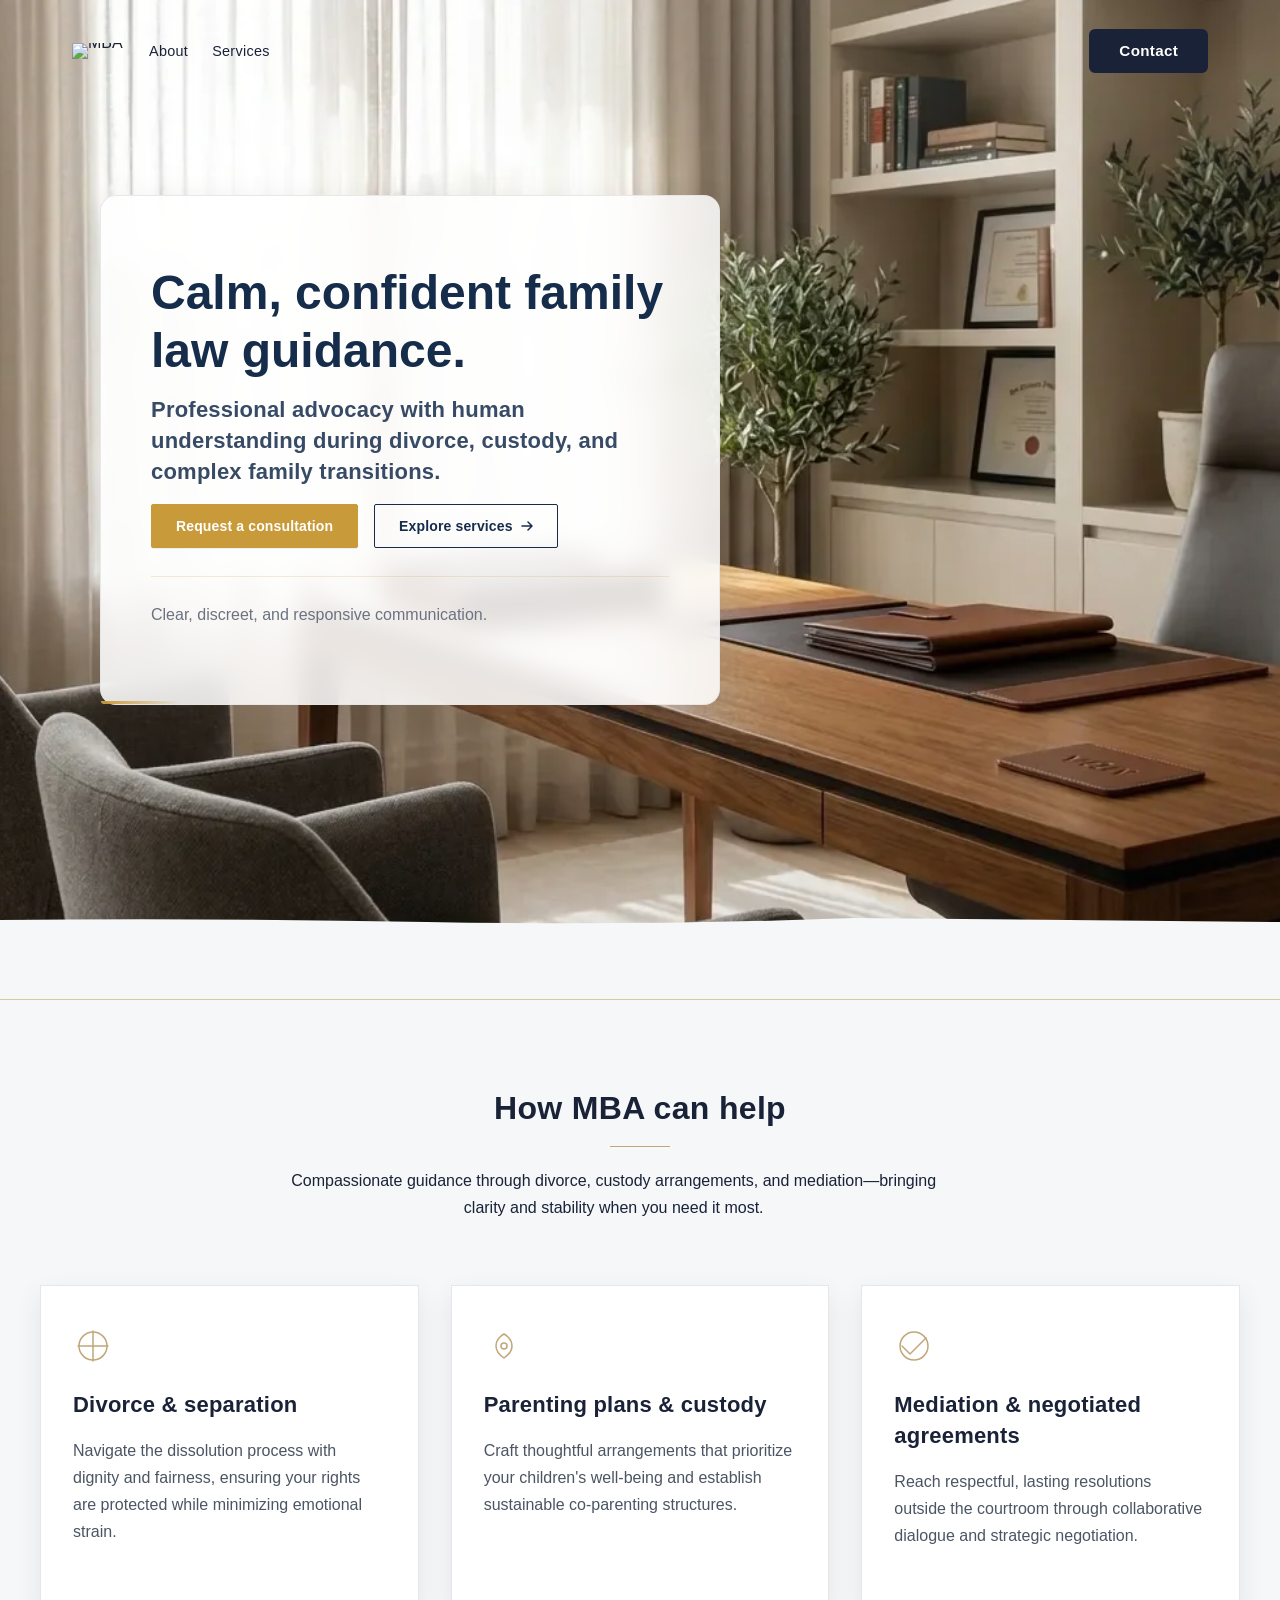
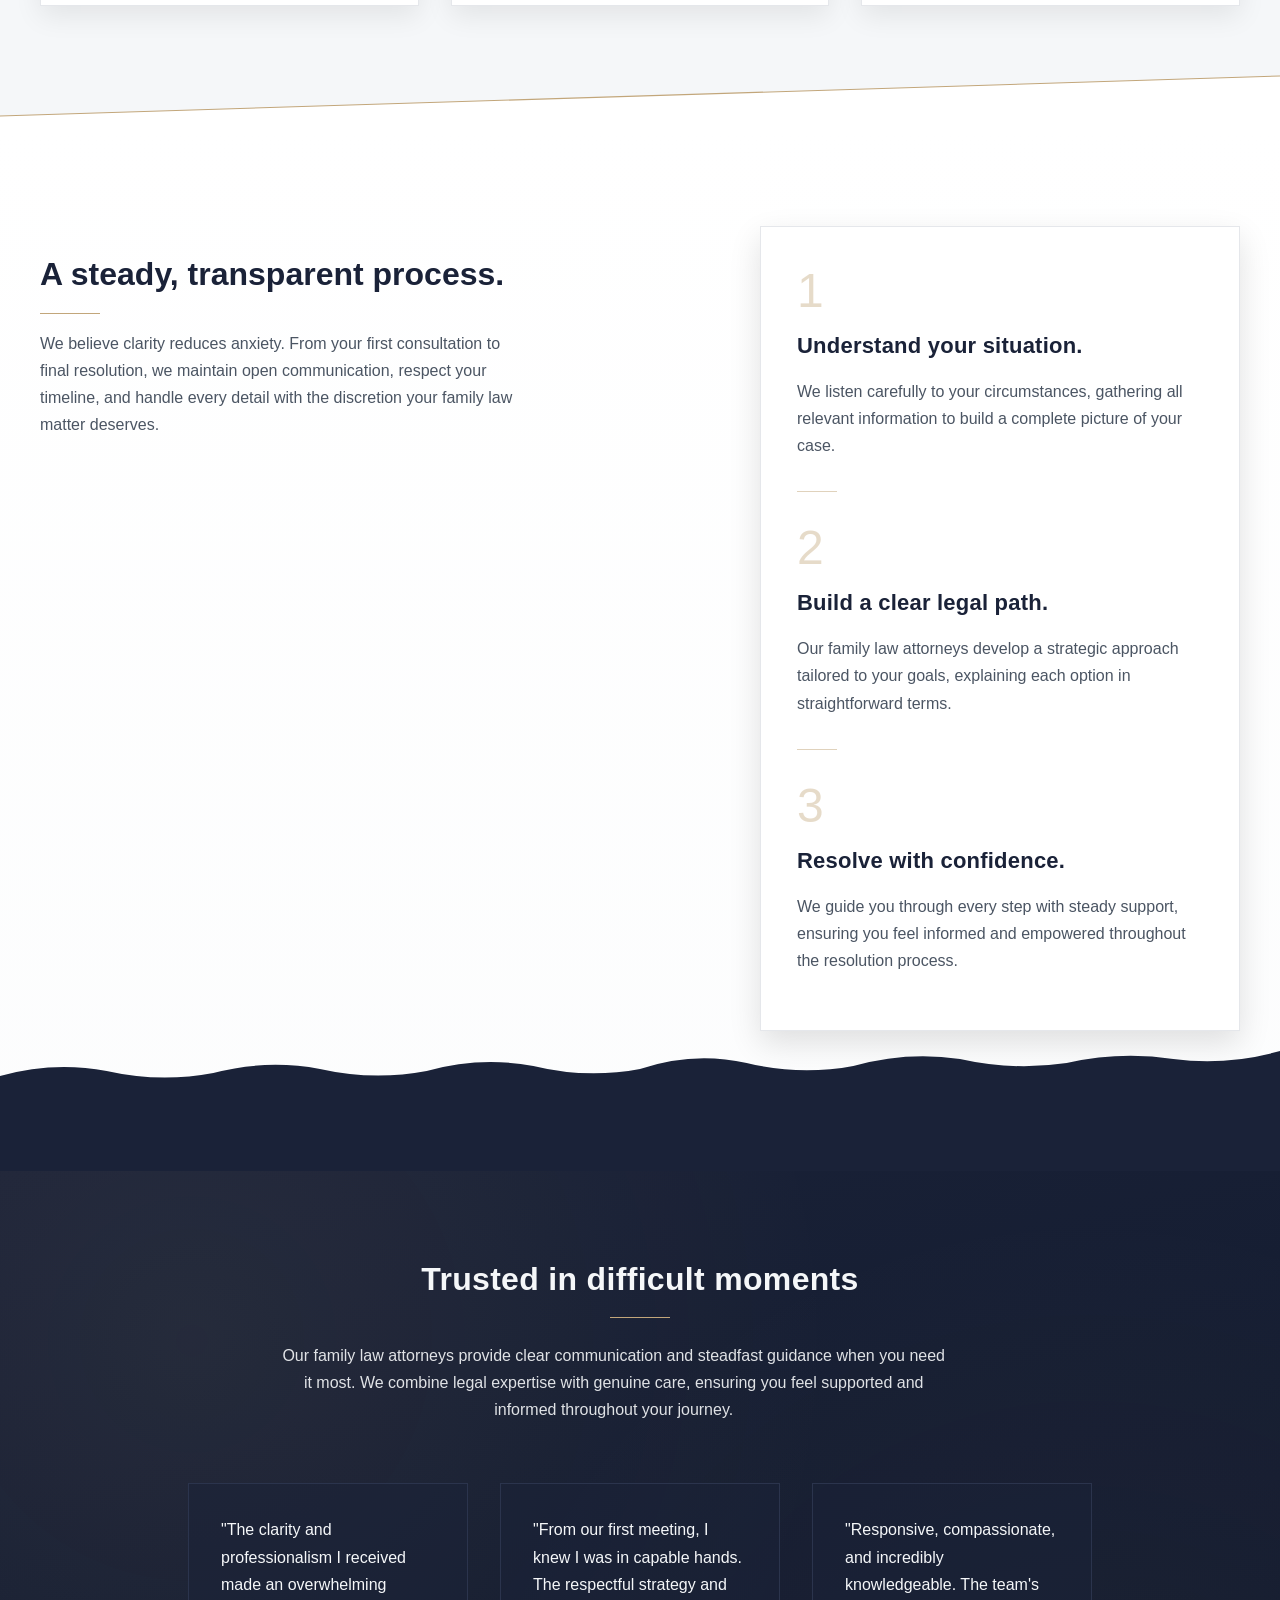
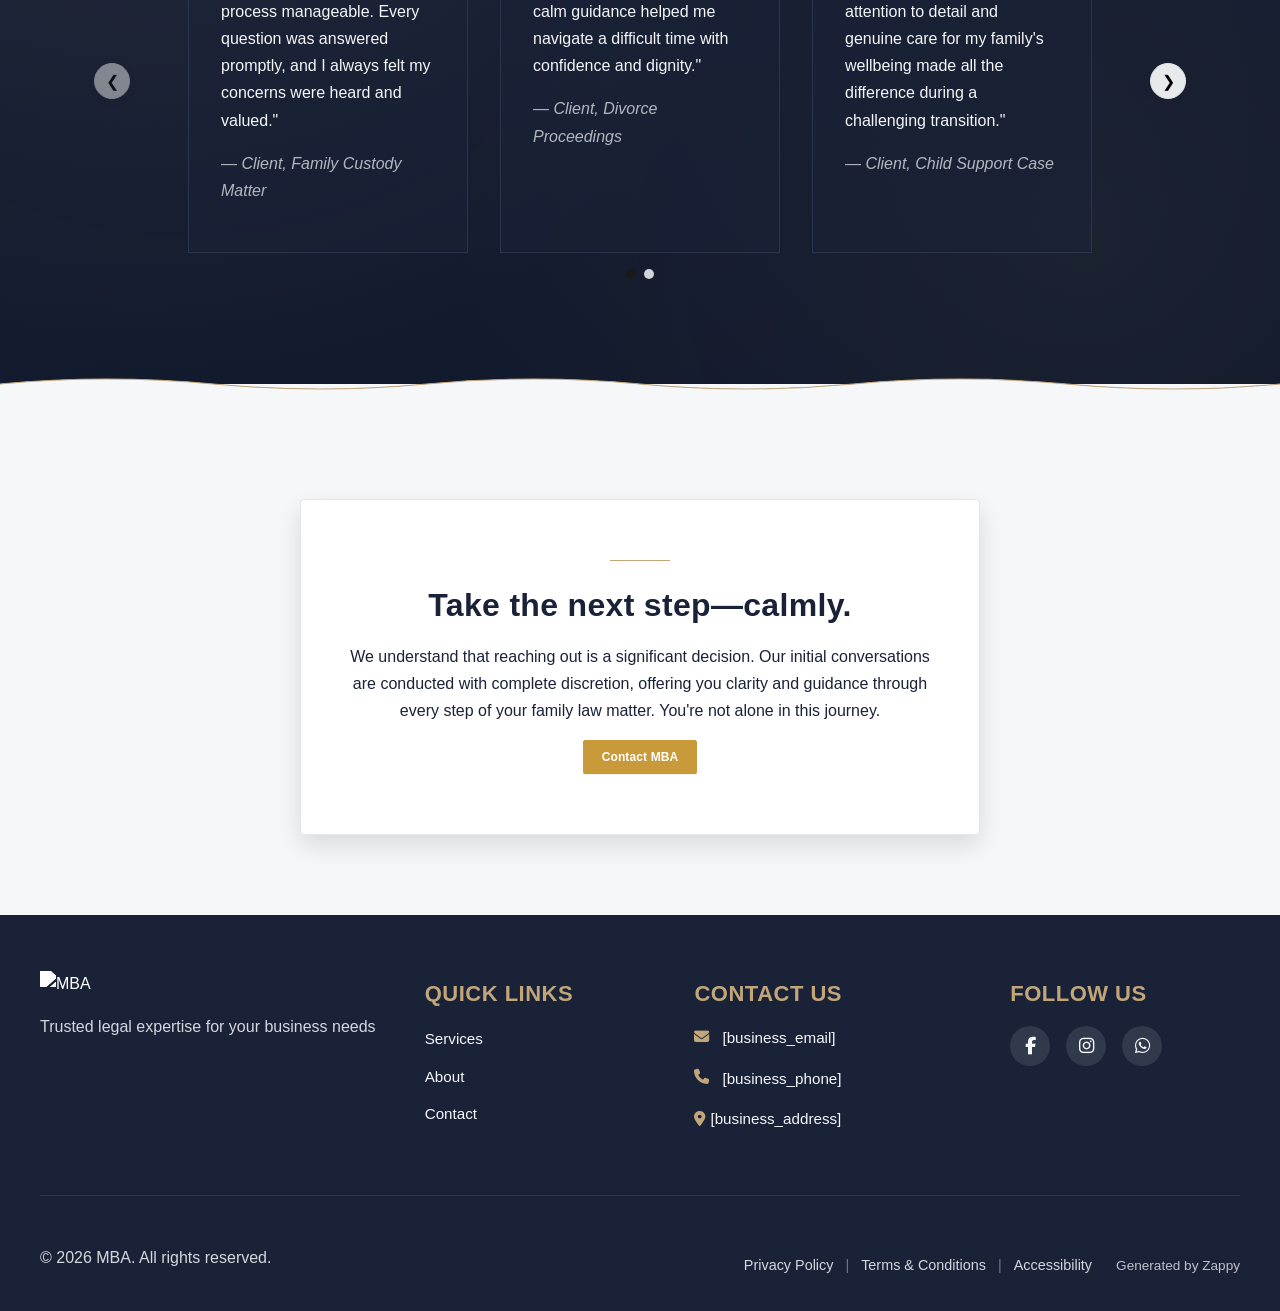
==== commit bde04a18: "Background sync: Progressive GitHub Sync" ====
--- a/public/index.html
+++ b/public/index.html
@@ -1 +1 @@
-<!doctype html><html dir="ltr" lang="en"><head><meta charset="UTF-8"><meta content="width=device-width,initial-scale=1" name="viewport"><meta content="index, follow" name="robots"><title>Compassionate Family Law Attorney You Can Trust — MBA</title><meta content="Navigate family legal matters with confidence. MBA provides expert family law attorneys who combine professional excellence with genuine empathy for your unique situation." name="description"><meta content="family law attorney, family law lawyers, family custody lawyer, family legal services, divorce attorney" name="keywords"><link href="/assets/favicon.ico" rel="icon" type="image/x-icon"><link href="/assets/favicon-16x16.png" rel="icon" type="image/png" sizes="16x16"><link href="/assets/favicon-32x32.png" rel="icon" type="image/png" sizes="32x32"><link href="/assets/favicon-48x48.png" rel="icon" type="image/png" sizes="48x48"><link href="/assets/favicon-192x192.png" rel="icon" type="image/png" sizes="192x192"><link href="/assets/favicon-512x512.png" rel="icon" type="image/png" sizes="512x512"><link href="/assets/apple-touch-icon.png" rel="apple-touch-icon"><script>!function(){"use strict";var t="0f9f8397-a9c9-483f-95fe-36661cc1593b",e="https://api.zappy5.com/api/analytics/track",a=18e5,n=2592e6,o=!0,i=!0,r=!0;var s=function(){var e="zappy_visitor_"+t,a=null;try{if(a=localStorage.getItem(e)){var o=JSON.parse(a),i=Date.now();if(i-o.created<n)return o.lastSeen=i,localStorage.setItem(e,JSON.stringify(o)),o.id}}catch(t){console.warn("Zappy Analytics: LocalStorage not available")}var r="zv_"+Date.now()+"_"+Math.random().toString(36).substr(2,9);try{localStorage.setItem(e,JSON.stringify({id:r,created:Date.now(),lastSeen:Date.now()}))}catch(t){}return r}(),c=function(){var e="zappy_session_"+t,n=null;try{if(n=sessionStorage.getItem(e)){var o=JSON.parse(n),i=Date.now();if(i-o.timestamp<a)return o.timestamp=i,sessionStorage.setItem(e,JSON.stringify(o)),o.id}}catch(t){console.warn("Zappy Analytics: SessionStorage not available")}var r="zs_"+Date.now()+"_"+Math.random().toString(36).substr(2,9);try{sessionStorage.setItem(e,JSON.stringify({id:r,timestamp:Date.now()}))}catch(t){}return r}();function l(a,n){n=n||{};var o={website_id:t,event_type:a,page_path:window.location.pathname,referrer:document.referrer||"direct",visitor_id:s,session_id:c,metadata:n};if(navigator.sendBeacon){var i=new Blob([JSON.stringify(o)],{type:"application/json"});navigator.sendBeacon(e,i)}else fetch(e,{method:"POST",headers:{"Content-Type":"application/json"},body:JSON.stringify(o),keepalive:!0}).catch(function(t){console.warn("Zappy Analytics: Failed to track event",t)})}o&&l("pageview",{title:document.title,url:window.location.href}),i&&document.addEventListener("click",function(t){var e=t.target;if("BUTTON"===e.tagName||e.closest("button")){var a="BUTTON"===e.tagName?e:e.closest("button");l("click",{element:"button",text:a.textContent.trim().substring(0,100),id:a.id||null,class:a.className||null})}else if("A"===e.tagName||e.closest("a")){var n="A"===e.tagName?e:e.closest("a");l("navigation",{element:"link",text:n.textContent.trim().substring(0,100),href:n.href,external:n.hostname!==window.location.hostname})}},!0),r&&document.addEventListener("submit",function(t){var e=t.target;l("form_submit",{form_id:e.id||null,form_name:e.name||null,form_action:e.action||null,form_method:e.method||"GET"})},!0);var m=Date.now();window.addEventListener("beforeunload",function(){l("page_unload",{time_on_page:Math.floor((Date.now()-m)/1e3),page_path:window.location.pathname})}),window.zappyAnalytics={track:l,getVisitorId:function(){return s},getSessionId:function(){return c}}}()</script><meta content="Compassionate Family Law Attorney You Can Trust — MBA" property="og:title"><meta content="Navigate family legal matters with confidence. MBA provides expert family law attorneys who combine professional excellence with genuine empathy for your unique situation." property="og:description"><meta content="website" property="og:type"><meta content="en_US" property="og:locale"><meta content="summary_large_image" name="twitter:card"><meta content="Compassionate Family Law Attorney You Can Trust — MBA" name="twitter:title"><meta content="Navigate family legal matters with confidence. MBA provides expert family law attorneys who combine professional excellence with genuine empathy for your unique situation." name="twitter:description"><link href="https://cdnjs.cloudflare.com/ajax/libs/font-awesome/6.4.0/css/all.min.css" rel="stylesheet"><link href="/assets/favicon.ico" rel="icon" type="image/x-icon"><link href="/assets/favicon-16x16.png" rel="icon" type="image/png" sizes="16x16"><link href="/assets/favicon-32x32.png" rel="icon" type="image/png" sizes="32x32"><link href="/assets/favicon-48x48.png" rel="icon" type="image/png" sizes="48x48"><link href="/assets/favicon-192x192.png" rel="icon" type="image/png" sizes="192x192"><link href="/assets/favicon-512x512.png" rel="icon" type="image/png" sizes="512x512"><link href="/assets/apple-touch-icon.png" rel="apple-touch-icon"><link href="https://cdn.jsdelivr.net/npm/vanilla-cookieconsent@3/dist/cookieconsent.css" rel="stylesheet"><script src="https://cdn.jsdelivr.net/npm/vanilla-cookieconsent@3/dist/cookieconsent.umd.js"></script><script src="https://cdn.jsdelivr.net/gh/mickidum/acc_toolbar/acctoolbar/acctoolbar.min.js"></script><style data-zappy-section-v2-css="true">.home-Hero-section{position:relative;width:100%;min-height:100vh;display:flex;align-items:center;justify-content:flex-start;overflow:visible;padding-bottom:100px;background-color:var(--bg-light);color:var(--text-dark)}.home-Hero-section__background{position:absolute;top:0;left:0;width:100%;height:100%;background-size:cover;background-position:center;background-repeat:no-repeat;z-index:0}.home-Hero-section__background::after{content:'';position:absolute;top:0;left:0;width:100%;height:100%;background:linear-gradient(180deg,rgba(255,255,255,.1) 0,rgba(255,255,255,0) 40%,rgba(14,31,54,.06) 100%);z-index:1}.home-Hero-section__container{position:relative;z-index:10;width:100%;max-width:1200px;margin:0 auto;padding:0 60px;display:flex;align-items:center;min-height:100vh}.home-Hero-section__content-card{position:relative;background:rgba(255,255,255,.86);backdrop-filter:blur(12px);-webkit-backdrop-filter:blur(12px);border:1px solid rgba(230,230,230,.9);border-radius:16px;padding:60px 50px;max-width:620px;box-shadow:0 18px 40px rgba(0,0,0,.14);color:var(--text-dark)}.home-Hero-section__card-accent{position:absolute;bottom:0;left:0;width:80px;height:3px;background:linear-gradient(90deg,#c99a3a 0,rgba(201,154,58,0) 100%);border-radius:0 0 0 16px}.home-Hero-section__headline{font-family:Georgia,'Times New Roman',Times,serif;font-size:44px;font-weight:500;line-height:1.15;letter-spacing:0;color:#152c4b;margin:0 0 24px 0}.home-Hero-section__subheadline{font-family:Georgia,'Times New Roman',Times,serif;font-size:18px;font-weight:600;line-height:1.5;color:#152c4b;margin:0 0 32px 0;opacity:.85}.home-Hero-section__cta-group{display:flex;align-items:center;gap:16px;margin-bottom:28px;flex-wrap:wrap}.home-Hero-section__btn{display:inline-flex;align-items:center;gap:8px;padding:14px 24px;border-radius:2px;font-family:Georgia,'Times New Roman',Times,serif;font-size:14px;font-weight:600;letter-spacing:.01em;line-height:1;text-decoration:none;transition:all .2s ease;cursor:pointer;white-space:nowrap}.home-Hero-section__btn--primary{background:#c99a3a;color:#fff;border:1px solid #c99a3a;box-shadow:0 1px 0 rgba(0,0,0,.06)}.home-Hero-section__btn--primary:hover{background:#b8892c;border-color:#b8892c;transform:translateY(-2px);box-shadow:0 4px 12px rgba(201,154,58,.3)}.home-Hero-section__btn--secondary{background:0 0;color:#152c4b;border:1px solid #152c4b}.home-Hero-section__btn--secondary:hover{background:rgba(21,44,75,.05);transform:translateY(-2px);box-shadow:0 4px 12px rgba(21,44,75,.15)}.home-Hero-section__btn-icon{width:12px;height:12px;transition:transform .2s ease}.home-Hero-section__btn--secondary:hover .home-Hero-section__btn-icon{transform:translateX(3px)}.home-Hero-section__micro-line{font-family:Georgia,'Times New Roman',Times,serif;font-size:13px;font-weight:500;line-height:1.6;color:#6b7280;margin:0;padding-top:24px;border-top:1px solid rgba(201,154,58,.2)}.home-Hero-section__divider-wrapper{position:absolute;bottom:0;left:0;width:100%;height:100px;pointer-events:none;z-index:5}.home-Hero-section__divider-wrapper svg{display:block;width:100%;height:100%}@media (max-width:768px){.home-Hero-section{min-height:100vh;padding-top:100px;padding-bottom:80px}.home-Hero-section__container{padding:0 20px;min-height:auto}.home-Hero-section__content-card{padding:40px 28px;max-width:100%;border-radius:12px}.home-Hero-section__headline{font-size:32px;line-height:1.2;margin-bottom:18px}.home-Hero-section__subheadline{font-size:16px;line-height:1.5;margin-bottom:24px}.home-Hero-section__cta-group{flex-direction:column;align-items:stretch;gap:12px;margin-bottom:24px}.home-Hero-section__btn{justify-content:center;width:100%;padding:14px 20px}.home-Hero-section__micro-line{font-size:12px;padding-top:20px}.home-Hero-section__divider-wrapper{height:80px}}</style><link href="/styles.css" rel="stylesheet"><style id="zappy-dropdown-submenu-styles">#navMenu li:has(.sub-menu),.nav-menu li:has(.sub-menu),.navbar li:has(.sub-menu),nav li:has(.sub-menu){position:relative}#navMenu .sub-menu,.nav-menu .sub-menu,.navbar .sub-menu,nav .sub-menu{display:block!important;position:absolute!important;top:100%;left:0;min-width:220px;background:#fff;border-radius:8px;box-shadow:0 8px 25px rgba(0,0,0,.15);padding:8px 0;opacity:0;visibility:hidden;transform:translateY(10px);transition:all .3s ease;z-index:1000;list-style:none;pointer-events:none}#navMenu li:hover>.sub-menu,.nav-menu li:hover>.sub-menu,.navbar li:hover>.sub-menu,nav li:hover>.sub-menu{opacity:1!important;visibility:visible!important;transform:translateY(0)!important;pointer-events:auto!important}.sub-menu li{list-style:none;margin:0;padding:0}.sub-menu a{display:block!important;padding:10px 16px!important;color:#333!important;font-weight:500;text-decoration:none;white-space:nowrap;transition:background-color .2s}.sub-menu a:hover{background-color:#f5f5f5}[dir=rtl] .nav-menu .sub-menu,[dir=rtl] .navbar .sub-menu,[dir=rtl] nav .sub-menu,html[lang=ar] .nav-menu .sub-menu,html[lang=ar] .navbar .sub-menu,html[lang=ar] nav .sub-menu,html[lang=he] .nav-menu .sub-menu,html[lang=he] .navbar .sub-menu,html[lang=he] nav .sub-menu{left:auto!important;right:0!important}.sub-menu:empty,.sub-menu:not(:has(li)),.sub-menu:not(:has(li:not(.zappy-hidden-menu-item))){display:none!important;opacity:0!important;visibility:hidden!important;pointer-events:none!important}li:has(.menu-group-title):hover>.sub-menu{opacity:1!important;visibility:visible!important;transform:translateY(0)!important;pointer-events:auto!important}#navMenu>li>.menu-group-title,.nav-menu>li>.menu-group-title{display:inline-block;padding:.5rem 1rem;cursor:default;user-select:none}@media (max-width:768px){#navMenu .sub-menu,.nav-menu .sub-menu,.navbar .sub-menu,nav .sub-menu{position:static!important;transform:none!important;box-shadow:none!important;background:0 0!important;max-height:0;overflow:hidden;opacity:0;visibility:hidden;transition:max-height .3s ease,opacity .3s ease;padding:0!important;border-radius:0!important}.sub-menu.mobile-expanded{max-height:500px!important;opacity:1!important;visibility:visible!important;padding:8px 0 8px 16px!important}[dir=rtl] .sub-menu.mobile-expanded,html[lang=he] .sub-menu.mobile-expanded{padding:8px 16px 8px 0!important}#navMenu li:hover>.sub-menu,.nav-menu li:hover>.sub-menu,.navbar li:hover>.sub-menu,nav li:hover>.sub-menu{opacity:0;visibility:hidden;pointer-events:none}#navMenu li>.sub-menu.mobile-expanded,.nav-menu li>.sub-menu.mobile-expanded,.navbar li>.sub-menu.mobile-expanded,nav li>.sub-menu.mobile-expanded{opacity:1!important;visibility:visible!important;pointer-events:auto!important}#navMenu li:has(.sub-menu),.nav-menu li:has(.sub-menu),.navbar li:has(.sub-menu),nav li:has(.sub-menu){display:flex!important;flex-wrap:wrap!important;align-items:center!important;position:relative!important;min-height:44px!important}#navMenu li:has(.sub-menu)>a,.nav-menu li:has(.sub-menu)>a,.navbar li:has(.sub-menu)>a,nav li:has(.sub-menu)>a{flex:1!important;min-width:0!important}#navMenu li:has(.sub-menu)>.menu-group-title,.nav-menu li:has(.sub-menu)>.menu-group-title,.navbar li:has(.sub-menu)>.menu-group-title,nav li:has(.sub-menu)>.menu-group-title{flex:1!important;min-width:0!important;padding:0!important;line-height:inherit!important}#navMenu li:has(.sub-menu)>.sub-menu,.nav-menu li:has(.sub-menu)>.sub-menu,.navbar li:has(.sub-menu)>.sub-menu,nav li:has(.sub-menu)>.sub-menu{flex-basis:100%!important;width:100%!important}#navMenu li:has(.sub-menu)>a [class*=arrow],#navMenu li:has(.sub-menu)>a [class*=chevron],.nav-menu li:has(.sub-menu)>a .fa-angle-down,.nav-menu li:has(.sub-menu)>a .fa-chevron-down,.nav-menu li:has(.sub-menu)>a [class*=arrow],.nav-menu li:has(.sub-menu)>a [class*=chevron],nav li:has(.sub-menu)>a [class*=arrow],nav li:has(.sub-menu)>a [class*=chevron]{display:none!important;visibility:hidden!important}.mobile-submenu-toggle{display:flex!important;align-items:center!important;justify-content:center!important;width:44px!important;height:auto!important;background:0 0!important;border:none!important;cursor:pointer!important;color:var(--text-dark)!important;position:static!important;flex-shrink:0!important;align-self:stretch!important;z-index:2!important;padding:0!important;margin:0!important}.mobile-submenu-toggle::after{content:''!important;width:0!important;height:0!important;border-left:6px solid transparent!important;border-right:6px solid transparent!important;border-top:7px solid currentColor!important;transition:transform .3s ease!important}.mobile-submenu-toggle.expanded::after{transform:rotate(180deg)!important}.sub-menu a{padding:10px 0!important;display:block!important;color:var(--text-dark)!important}.navbar .sub-menu li a,.zappy-products-dropdown .sub-menu a,nav.navbar .sub-menu li a{color:var(--text-dark)!important}}@media (min-width:769px){.mobile-submenu-toggle{display:none!important}}</style><style id="zappy-widget-visibility">#mic-access-tool-box,#mic-access-tool-general-button,#mic-init-access-tool #mic-access-tool-box,#mic-init-access-tool #mic-access-tool-general-button,#mic-init-access-tool .mic-access-tool-general-button,._access-icon,._access-menu,.mic-access-tool-box,.mic-access-tool-general-button,div[id*=mic-access-tool-box]{display:none!important;visibility:hidden!important;opacity:0!important;pointer-events:none!important}</style></head><body><nav class="navbar"><button aria-label="Menu" class="mobile-toggle" id="mobileToggle"><svg viewbox="0 0 24 24" fill="none" height="24" width="24" class="hamburger-icon"><path d="M3 12h18M3 6h18M3 18h18" stroke="currentColor" stroke-width="2" stroke-linecap="round"></path></svg><svg viewbox="0 0 24 24" fill="none" height="24" width="24" class="close-icon" style="display:none"><path d="M18 6L6 18M6 6l12 12" stroke="currentColor" stroke-width="2" stroke-linecap="round"></path></svg></button><button aria-label="Call" class="phone-header-btn"><svg viewbox="0 0 24 24" fill="currentColor" height="20" width="20"><path d="M22 16.92v3a2 2 0 0 1-2.18 2 19.79 19.79 0 0 1-8.63-3.07 19.5 19.5 0 0 1-6-6 19.79 19.79 0 0 1-3.07-8.67A2 2 0 0 1 4.11 2h3a2 2 0 0 1 2 1.72 12.84 12.84 0 0 0 .7 2.81 2 2 0 0 1-.45 2.11L8.09 9.91a16 16 0 0 0 6 6l1.27-1.27a2 2 0 0 1 2.11-.45 12.84 12.84 0 0 0 2.81.7A2 2 0 0 1 22 16.92z"></path></svg></button><div class="nav-container"><div class="nav-brand"><a href="/" class="logo-link"><img alt="MBA" class="logo" src="/assets/mba-legal-services-logo.webp"></a></div><ul class="nav-menu" id="navMenu"><li><a href="/services">Services</a></li><li><a href="/about">About</a></li></ul><div class="nav-cta-container"><a href="/contact" class="nav-cta-btn">Contact</a></div></div></nav><main><section class="home-Hero-section" data-layout-spec="Home-Hero" data-hero-type="fullscreen-scrim" data-zappy-section="true"><div class="home-Hero-section__background" style="background-image:url('assets/site-home-hero-bg.webp');background-size:cover;background-position:center"></div><div class="home-Hero-section__container"><div class="home-Hero-section__content-card"><h1 class="home-Hero-section__headline">Calm, confident family law guidance.</h1><h3 class="home-Hero-section__subheadline">Professional advocacy with human understanding during divorce, custody, and complex family transitions.</h3><div class="home-Hero-section__cta-group"><a href="/contact" class="home-Hero-section__btn home-Hero-section__btn--primary">Request a consultation</a><a href="/services" class="home-Hero-section__btn home-Hero-section__btn--secondary"><span class="home-Hero-section__btn-text">Explore services</span><svg viewbox="0 0 12 12" xmlns="http://www.w3.org/2000/svg" fill="none" height="12" width="12" class="home-Hero-section__btn-icon"><path d="M1 6h10M7 2l4 4-4 4" stroke="currentColor" stroke-width="1.5" stroke-linecap="round" stroke-linejoin="round"></path></svg></a></div><p class="home-Hero-section__micro-line">Clear, discreet, and responsive communication.</p><div class="home-Hero-section__card-accent"></div></div></div><div class="home-Hero-section__divider-wrapper"><svg viewbox="0 0 1200 100" xmlns="http://www.w3.org/2000/svg" aria-hidden="true" data-no-icon-edit="true" preserveaspectratio="none"><defs><lineargradient id="marbleFade" x1="0%" x2="0%" y1="0%" y2="100%"><stop offset="0%" style="stop-color:#D9D9D9;stop-opacity:0.4"></stop><stop offset="100%" style="stop-color:#F2F2F2;stop-opacity:1"></stop></lineargradient></defs><path d="M0,100 L0,20 Q200,18 400,22 T800,18 Q1000,20 1200,22 L1200,100 Z" fill="var(--bg-light)"></path><line stroke="#C99A3A" stroke-width="1" x1="0" x2="1200" y1="100" y2="100"></line></svg></div></section><section class="home-services-section" data-layout-spec="Home-services"><div class="home-services-container"><div class="home-services-intro"><h2>How MBA can help</h2><div class="home-services-divider-line"></div><p>Compassionate guidance through divorce, custody arrangements, and mediation—bringing clarity and stability when you need it most.</p></div><div class="home-services-grid"><article class="home-services-card"><div class="home-services-icon-wrapper"><svg viewbox="0 0 40 40" xmlns="http://www.w3.org/2000/svg" fill="none" height="40" width="40" data-element-type="icon" data-icon-type="svg"><path d="M20 5L20 35M5 20L35 20" stroke="currentColor" stroke-width="1.5" stroke-linecap="round"></path><circle cx="20" cy="20" fill="none" r="14" stroke="currentColor" stroke-width="1.5"></circle></svg></div><h3>Divorce &amp; separation</h3><p>Navigate the dissolution process with dignity and fairness, ensuring your rights are protected while minimizing emotional strain.</p></article><article class="home-services-card"><div class="home-services-icon-wrapper"><svg viewbox="0 0 40 40" xmlns="http://www.w3.org/2000/svg" fill="none" height="40" width="40" data-element-type="icon" data-icon-type="svg"><path d="M20 8C20 8 12 12 12 20C12 24 14 28 20 32C26 28 28 24 28 20C28 12 20 8 20 8Z" stroke="currentColor" stroke-width="1.5" stroke-linejoin="round" fill="none"></path><circle cx="20" cy="20" fill="none" r="3" stroke="currentColor" stroke-width="1.5"></circle></svg></div><h3>Parenting plans &amp; custody</h3><p>Craft thoughtful arrangements that prioritize your children's well-being and establish sustainable co-parenting structures.</p></article><article class="home-services-card"><div class="home-services-icon-wrapper"><svg viewbox="0 0 40 40" xmlns="http://www.w3.org/2000/svg" fill="none" height="40" width="40" data-element-type="icon" data-icon-type="svg"><path d="M8 20L16 28L32 12" stroke="currentColor" stroke-width="1.5" stroke-linecap="round" stroke-linejoin="round"></path><circle cx="20" cy="20" fill="none" r="14" stroke="currentColor" stroke-width="1.5"></circle></svg></div><h3>Mediation &amp; negotiated agreements</h3><p>Reach respectful, lasting resolutions outside the courtroom through collaborative dialogue and strategic negotiation.</p></article></div></div><div class="home-services-divider-wrapper"><svg viewbox="0 0 1200 60" xmlns="http://www.w3.org/2000/svg" aria-hidden="true" data-no-icon-edit="true" preserveaspectratio="none"><defs><lineargradient id="home-services-divider-stroke" x1="0%" x2="100%" y1="0%" y2="0%"><stop offset="0%" style="stop-color:var(--accent)"></stop><stop offset="50%" style="stop-color:var(--accent);stop-opacity:1"></stop><stop offset="100%" style="stop-color:var(--accent)"></stop></lineargradient></defs><path d="M0,60 L0,50 L1200,10 L1200,60 Z" fill="#FFFFFF"></path><line stroke="url(#home-services-divider-stroke)" stroke-width="1" x1="0" x2="1200" y1="50" y2="10"></line></svg></div></section><section class="home-process-section" data-layout-spec="Home-process"><div class="home-process-container"><div class="home-process-content"><div class="home-process-text-column"><h2>A steady, transparent process.</h2><p>We believe clarity reduces anxiety. From your first consultation to final resolution, we maintain open communication, respect your timeline, and handle every detail with the discretion your family law matter deserves.</p></div><div class="home-process-steps-column"><div class="home-process-steps-panel"><div class="home-process-step"><div class="home-process-step-number">1</div><h3>Understand your situation.</h3><p>We listen carefully to your circumstances, gathering all relevant information to build a complete picture of your case.</p></div><div class="home-process-step-divider"></div><div class="home-process-step"><div class="home-process-step-number">2</div><h3>Build a clear legal path.</h3><p>Our family law attorneys develop a strategic approach tailored to your goals, explaining each option in straightforward terms.</p></div><div class="home-process-step-divider"></div><div class="home-process-step"><div class="home-process-step-number">3</div><h3>Resolve with confidence.</h3><p>We guide you through every step with steady support, ensuring you feel informed and empowered throughout the resolution process.</p></div></div></div></div></div><div class="home-process-divider-wrapper"><svg viewbox="0 0 1200 120" xmlns="http://www.w3.org/2000/svg" aria-hidden="true" data-no-icon-edit="true" preserveaspectratio="none"><path d="M1200,120 L1200,0 Q1150,15 1100,8 Q1050,0 1000,12 Q950,20 900,8 Q850,0 800,15 Q750,25 700,12 Q650,0 600,18 Q550,28 500,15 Q450,5 400,20 Q350,30 300,18 Q250,8 200,22 Q150,32 100,20 Q50,10 0,25 L0,120 Z" fill="#1a2238"></path></svg></div></section><section class="home-testimonials-section" data-layout-spec="Home-testimonials"><div class="home-testimonials-container"><div class="home-testimonials-intro"><h2>Trusted in difficult moments</h2><div class="home-testimonials-rule"></div><p>Our family law attorneys provide clear communication and steadfast guidance when you need it most. We combine legal expertise with genuine care, ensuring you feel supported and informed throughout your journey.</p></div><div class="home-testimonials-grid zappy-carousel-active zappy-carousel-container zappy-carousel-mode zappy-preserve-css-grid" style="grid-template-columns:534px 534px;position:relative;display:block" data-original-gap="32px" data-original-item-width="534" data-zappy-auto-grid="true" data-zappy-display-mode="carousel" id="zappy-auto-grid-1772632493931-l0xetg"><div class="home-testimonial-card" style="flex:0 0 280px;width:280px;min-width:280px;max-width:280px"><p class="zappy-editable home-testimonial-quote">"The clarity and professionalism I received made an overwhelming process manageable. Every question was answered promptly, and I always felt my concerns were heard and valued."</p><p class="zappy-editable home-testimonial-attribution">— Client, Family Custody Matter</p></div><div class="home-testimonial-card" style="flex:0 0 280px;width:280px;min-width:280px;max-width:280px"><p class="zappy-editable home-testimonial-quote">"From our first meeting, I knew I was in capable hands. The respectful strategy and calm guidance helped me navigate a difficult time with confidence and dignity."</p><p class="zappy-editable home-testimonial-attribution">— Client, Divorce Proceedings</p></div><div class="home-testimonial-card" style="flex:0 0 280px;width:280px;min-width:280px;max-width:280px"><p class="zappy-editable home-testimonial-quote">"Responsive, compassionate, and incredibly knowledgeable. The team's attention to detail and genuine care for my family's wellbeing made all the difference during a challenging transition."</p><p class="zappy-editable home-testimonial-attribution">— Client, Child Support Case</p></div><div class="home-testimonial-card" style="flex:0 0 280px;width:280px;min-width:280px;max-width:280px"><p class="zappy-editable home-testimonial-quote">"I appreciated the honest advice and steady presence throughout my case. The communication was exceptional, and I always felt informed about next steps and what to expect."</p><p class="zappy-editable home-testimonial-attribution">— Client, Property Settlement</p></div></div></div><div class="home-testimonials-divider-wrapper"><svg viewbox="0 0 1200 80" xmlns="http://www.w3.org/2000/svg" aria-hidden="true" data-no-icon-edit="true" preserveaspectratio="none"><path d="M0,80 L0,45 Q100,35 200,45 T400,45 Q500,35 600,45 T800,45 Q900,35 1000,45 T1200,45 L1200,80 Z" fill="var(--bg-light)"></path><path d="M0,45 Q100,35 200,45 T400,45 Q500,35 600,45 T800,45 Q900,35 1000,45 T1200,45" stroke="var(--accent)" stroke-width="1" fill="var(--bg-light)"></path></svg></div></section><section class="home-cta-section" data-layout-spec="Home-cta"><div class="home-cta-container"><div class="home-cta-card"><div class="home-cta-rule"></div><h2>Take the next step—calmly.</h2><p>We understand that reaching out is a significant decision. Our initial conversations are conducted with complete discretion, offering you clarity and guidance through every step of your family law matter. You're not alone in this journey.</p><a href="/contact" class="btn-primary">Contact MBA</a></div></div></section></main><footer class="site-footer"><link href="https://cdnjs.cloudflare.com/ajax/libs/font-awesome/6.4.0/css/all.min.css" rel="stylesheet"><div class="footer-container"><div class="footer-top"><div class="footer-column footer-company"><img alt="MBA" class="logo" src="/assets/mba-legal-services-logo.webp"><p class="footer-tagline">Trusted legal expertise for your business needs</p></div><div class="footer-column footer-links"><h3 class="footer-heading">Quick Links</h3><ul class="footer-nav"><li><a href="/services">Services</a></li><li><a href="/about">About</a></li><li><a href="/contact">Contact</a></li></ul></div><div class="footer-column footer-contact"><h3 class="footer-heading">Contact Us</h3><ul class="contact-list"><li><i class="fas fa-envelope"></i><a href="mailto:[business_email]">[business_email]</a></li><li><i class="fas fa-phone"></i><a href="tel:[business_phone]">[business_phone]</a></li><li><a href="/"><i class="fas fa-map-marker-alt"></i><span>[business_address]</span></a></li></ul></div><div class="footer-column footer-social"><h3 class="footer-heading">Follow Us</h3><div class="social-links"><a href="[facebook_handle]" aria-label="Facebook"><i class="fab fa-facebook-f"></i></a><a href="[instagram_handle]" aria-label="Instagram"><i class="fab fa-instagram"></i></a><a href="[whatsapp_handle]" aria-label="WhatsApp"><i class="fab fa-whatsapp"></i></a></div></div></div><div class="footer-bottom"><div class="footer-bottom-left"><p class="copyright">© 2026 MBA. All rights reserved.</p></div><div class="footer-bottom-right"><div class="legal-links"><a href="/privacy">Privacy Policy</a><span class="separator">|</span><a href="/terms">Terms &amp; Conditions</a><span class="separator">|</span><a href="/accessibility">Accessibility</a></div><a href="https://zappy5.com" class="zappy-attribution" target="_blank">Generated by Zappy</a></div></div></div></footer><a href="https://wa.me/[whatsapp_handle]" class="whatsapp-float" aria-label="WhatsApp"><i class="fab fa-whatsapp"></i></a><div data-integration="accessibility:toolbar"></div><script src="/script.js"></script><script id="zappy-mobile-submenu-script">!function(){function e(){if(window.innerWidth>768)return document.querySelectorAll(".mobile-submenu-toggle").forEach(function(e){e.remove()}),void document.querySelectorAll(".sub-menu.mobile-expanded").forEach(function(e){e.classList.remove("mobile-expanded")});document.querySelectorAll(".nav-menu li:has(.sub-menu), nav li:has(.sub-menu), .navbar li:has(.sub-menu), #navMenu li:has(.sub-menu)").forEach(function(e){if(!e.querySelector(".mobile-submenu-toggle")){var t=e.querySelector(".sub-menu"),n=e.querySelector(":scope > a");if(t&&n){var o=document.createElement("button");o.className="mobile-submenu-toggle",o.setAttribute("aria-label","Toggle submenu"),o.setAttribute("type","button"),n.insertAdjacentElement("afterend",o),o.addEventListener("click",function(e){e.preventDefault(),e.stopPropagation(),document.querySelectorAll(".sub-menu.mobile-expanded").forEach(function(e){if(e!==t){e.classList.remove("mobile-expanded");var n=e.parentElement.querySelector(".mobile-submenu-toggle");n&&n.classList.remove("expanded")}}),t.classList.toggle("mobile-expanded"),o.classList.toggle("expanded")})}}})}var t;"loading"===document.readyState?document.addEventListener("DOMContentLoaded",e):e(),window.addEventListener("resize",function(){clearTimeout(t),t=setTimeout(e,250)});var n=new MutationObserver(function(t){t.forEach(function(t){if("attributes"===t.type){var n=t.target;n.classList&&(n.classList.contains("active")||n.classList.contains("open"))&&setTimeout(e,100)}})});setTimeout(function(){document.querySelectorAll(".mobile-menu, .nav-menu, #navMenu, nav").forEach(function(e){n.observe(e,{attributes:!0,attributeFilter:["class","style"]})})},500)}()</script><script id="zappy-navbar-scroll-effect">!function(){var e=document.querySelector("nav.navbar,.navbar:not(.zappy-catalog-menu)"),t=document.querySelector(".zappy-catalog-menu");if(e){var r="rgba(15,23,42,0.85)";e.style.transition="background 0.3s ease,backdrop-filter 0.3s ease,-webkit-backdrop-filter 0.3s ease,box-shadow 0.3s ease",t&&(t.style.transition="background 0.3s ease,backdrop-filter 0.3s ease,-webkit-backdrop-filter 0.3s ease"),window.addEventListener("scroll",a,{passive:!0}),a()}function a(){(window.scrollY||window.pageYOffset)>60?(e.style.background=r,e.style.backdropFilter="blur(12px)",e.style.webkitBackdropFilter="blur(12px)",e.style.boxShadow="0 2px 16px rgba(0,0,0,0.12)",t&&(t.style.background=r,t.style.backdropFilter="blur(12px)",t.style.webkitBackdropFilter="blur(12px)")):(e.style.background="transparent",e.style.backdropFilter="none",e.style.webkitBackdropFilter="none",e.style.boxShadow="none",t&&(t.style.background="transparent",t.style.backdropFilter="none",t.style.webkitBackdropFilter="none"))}}()</script><script>!function(){var t,e=0;function a(){document.querySelectorAll('.zappy-carousel-mode, [data-zappy-display-mode="carousel"]').forEach(function(t){var e=t.querySelector(".zappy-carousel-track"),a=[];if(e){Array.from(e.children).forEach(function(t){a.push(t)}),a.forEach(function(e){t.appendChild(e)});var r=t.querySelector(".zappy-carousel-container-wrapper");r&&r.remove(),t.querySelectorAll(".zappy-carousel-btn").forEach(function(t){t.remove()});var o=t.querySelector(".zappy-carousel-dots");o&&o.remove(),t.classList.remove("zappy-carousel-js-init")}else Array.from(t.children).forEach(function(t){t&&t.classList&&"STYLE"!==t.tagName&&"SCRIPT"!==t.tagName&&(t.classList.contains("zappy-carousel-btn")||t.classList.contains("zappy-carousel-dots")||t.classList.contains("zappy-carousel-container-wrapper")||a.push(t))});if(0!==a.length){for(var n="rtl"===window.getComputedStyle(t).direction,i=parseInt(t.getAttribute("data-original-gap"),10)||24,s=a[0]?a[0].style.width:"",p=s&&"auto"!==s?parseFloat(s):0,l=p>=100?p:a[0]?a[0].getBoundingClientRect().width:0,c=l>50?l:280,d=t.offsetWidth||800,u=Math.min(3,a.length),y=u*c+(u-1)*i;y>d-60&&u>1;)y=--u*c+(u-1)*i;window.innerWidth<=768&&(u=1,y=Math.min(c,d-20));var m=document.createElement("div");m.className="zappy-carousel-container-wrapper",m.style.cssText="position:relative;overflow:hidden!important;width:"+y+"px;max-width:calc(100% - 20px);margin:0 auto;";var h=document.createElement("div");h.className="zappy-carousel-track",h.style.cssText="display:flex;transition:transform 0.3s ease;gap:"+i+"px;",a.forEach(function(t){t.classList.add("zappy-carousel-item"),t.style.flex="0 0 "+c+"px",t.style.width=c+"px",t.style.minWidth=c+"px",t.style.maxWidth=c+"px",t.querySelectorAll('[data-zappy-zoom-wrapper="true"]').forEach(function(t){t.style.setProperty("padding-bottom","0","important"),t.style.setProperty("min-height","0","important"),t.style.setProperty("overflow","hidden","important");var e=parseFloat(t.getAttribute("data-zappy-zoom-aspect-ratio"));e&&e>0?(t.style.setProperty("aspect-ratio",1/e+"","important"),t.style.setProperty("height","auto","important")):t.style.setProperty("height","auto","important");var a=t.querySelector("img");a&&(a.style.setProperty("position","relative","important"),a.style.setProperty("width","100%","important"),a.style.setProperty("height",e&&e>0?"100%":"auto","important"),a.style.setProperty("object-fit","cover","important"),a.style.setProperty("left","0","important"),a.style.setProperty("top","0","important"),a.style.setProperty("max-width","100%","important"))}),h.appendChild(t)}),m.appendChild(h),t.appendChild(m),t.classList.add("zappy-carousel-js-init"),t.style.display="block",t.style.position="relative";var f=0,x=a.length,g=Math.max(0,x-u),v=document.createElement("button");v.className="zappy-carousel-btn zappy-carousel-left",v.innerHTML=n?"&#10095;":"&#10094;",v.style.cssText="position:absolute;top:50%;transform:translateY(-50%);left:4px;background:rgba(255,255,255,0.9);border:1px solid #e5e7eb;border-radius:50%;width:36px;height:36px;cursor:pointer;font-size:16px;z-index:10;box-shadow:0 2px 8px rgba(0,0,0,0.1);display:flex;align-items:center;justify-content:center;";var b=document.createElement("button");b.className="zappy-carousel-btn zappy-carousel-right",b.innerHTML=n?"&#10094;":"&#10095;",b.style.cssText="position:absolute;top:50%;transform:translateY(-50%);right:4px;background:rgba(255,255,255,0.9);border:1px solid #e5e7eb;border-radius:50%;width:36px;height:36px;cursor:pointer;font-size:16px;z-index:10;box-shadow:0 2px 8px rgba(0,0,0,0.1);display:flex;align-items:center;justify-content:center;",t.appendChild(v),t.appendChild(b);var w=Math.ceil(x/u),z=null;if(w>1){(z=document.createElement("div")).className="zappy-carousel-dots",z.style.cssText="display:flex;justify-content:center;gap:8px;margin-top:16px;";for(var E=0;E<w;E++){var L=document.createElement("button");L.className="zappy-carousel-dot"+(0===E?" active":""),L.setAttribute("data-index",E),L.style.cssText="width:10px;height:10px;border-radius:50%;border:none;cursor:pointer;background:"+(0===E?"#1a1a1a":"#d1d5db")+";transition:background 0.2s ease;",z.appendChild(L)}t.appendChild(z)}v.addEventListener("click",function(t){t.preventDefault(),t.stopPropagation(),n?f<g&&(f++,P()):f>0&&(f--,P())}),b.addEventListener("click",function(t){t.preventDefault(),t.stopPropagation(),n?f>0&&(f--,P()):f<g&&(f++,P())}),z&&z.querySelectorAll(".zappy-carousel-dot").forEach(function(t){t.addEventListener("click",function(e){e.preventDefault(),e.stopPropagation(),f=Math.min(g,parseInt(t.getAttribute("data-index"),10)*u),P()})}),P()}function P(){var t=(a[0]?a[0].getBoundingClientRect().width:c)||c,e=f*(t+i);if(h.style.transform=n?"translateX("+e+"px)":"translateX(-"+e+"px)",v.style.opacity=n?f>=g?"0.5":"1":0===f?"0.5":"1",b.style.opacity=n?0===f?"0.5":"1":f>=g?"0.5":"1",z){var r=Math.floor(f/u);f===g&&g>0&&(r=w-1),z.querySelectorAll(".zappy-carousel-dot").forEach(function(t,e){t.style.background=e===r?"#1a1a1a":"#d1d5db",t.classList.toggle("active",e===r)})}}})}function r(){var t=window.innerWidth;Math.abs(t-e)>100&&(e=t,a())}"loading"===document.readyState?document.addEventListener("DOMContentLoaded",function(){e=window.innerWidth,a()}):(e=window.innerWidth,setTimeout(a,100)),window.addEventListener("resize",function(){clearTimeout(t),t=setTimeout(r,200)})}()</script></body></html>+<!doctype html><html dir="ltr" lang="en"><head><meta charset="UTF-8"><meta content="width=device-width,initial-scale=1" name="viewport"><meta content="index, follow" name="robots"><title>Compassionate Family Law Attorney You Can Trust — MBA</title><meta content="Navigate family legal matters with confidence. MBA provides expert family law attorneys who combine professional excellence with genuine empathy for your unique situation." name="description"><meta content="family law attorney, family law lawyers, family custody lawyer, family legal services, divorce attorney" name="keywords"><link href="/assets/favicon.ico" rel="icon" type="image/x-icon"><link href="/assets/favicon-16x16.png" rel="icon" type="image/png" sizes="16x16"><link href="/assets/favicon-32x32.png" rel="icon" type="image/png" sizes="32x32"><link href="/assets/favicon-48x48.png" rel="icon" type="image/png" sizes="48x48"><link href="/assets/favicon-192x192.png" rel="icon" type="image/png" sizes="192x192"><link href="/assets/favicon-512x512.png" rel="icon" type="image/png" sizes="512x512"><link href="/assets/apple-touch-icon.png" rel="apple-touch-icon"><script>!function(){"use strict";var t="0f9f8397-a9c9-483f-95fe-36661cc1593b",e="https://api.zappy5.com/api/analytics/track",a=18e5,n=2592e6,o=!0,i=!0,r=!0;var s=function(){var e="zappy_visitor_"+t,a=null;try{if(a=localStorage.getItem(e)){var o=JSON.parse(a),i=Date.now();if(i-o.created<n)return o.lastSeen=i,localStorage.setItem(e,JSON.stringify(o)),o.id}}catch(t){console.warn("Zappy Analytics: LocalStorage not available")}var r="zv_"+Date.now()+"_"+Math.random().toString(36).substr(2,9);try{localStorage.setItem(e,JSON.stringify({id:r,created:Date.now(),lastSeen:Date.now()}))}catch(t){}return r}(),c=function(){var e="zappy_session_"+t,n=null;try{if(n=sessionStorage.getItem(e)){var o=JSON.parse(n),i=Date.now();if(i-o.timestamp<a)return o.timestamp=i,sessionStorage.setItem(e,JSON.stringify(o)),o.id}}catch(t){console.warn("Zappy Analytics: SessionStorage not available")}var r="zs_"+Date.now()+"_"+Math.random().toString(36).substr(2,9);try{sessionStorage.setItem(e,JSON.stringify({id:r,timestamp:Date.now()}))}catch(t){}return r}();function l(a,n){n=n||{};var o={website_id:t,event_type:a,page_path:window.location.pathname,referrer:document.referrer||"direct",visitor_id:s,session_id:c,metadata:n};if(navigator.sendBeacon){var i=new Blob([JSON.stringify(o)],{type:"application/json"});navigator.sendBeacon(e,i)}else fetch(e,{method:"POST",headers:{"Content-Type":"application/json"},body:JSON.stringify(o),keepalive:!0}).catch(function(t){console.warn("Zappy Analytics: Failed to track event",t)})}o&&l("pageview",{title:document.title,url:window.location.href}),i&&document.addEventListener("click",function(t){var e=t.target;if("BUTTON"===e.tagName||e.closest("button")){var a="BUTTON"===e.tagName?e:e.closest("button");l("click",{element:"button",text:a.textContent.trim().substring(0,100),id:a.id||null,class:a.className||null})}else if("A"===e.tagName||e.closest("a")){var n="A"===e.tagName?e:e.closest("a");l("navigation",{element:"link",text:n.textContent.trim().substring(0,100),href:n.href,external:n.hostname!==window.location.hostname})}},!0),r&&document.addEventListener("submit",function(t){var e=t.target;l("form_submit",{form_id:e.id||null,form_name:e.name||null,form_action:e.action||null,form_method:e.method||"GET"})},!0);var m=Date.now();window.addEventListener("beforeunload",function(){l("page_unload",{time_on_page:Math.floor((Date.now()-m)/1e3),page_path:window.location.pathname})}),window.zappyAnalytics={track:l,getVisitorId:function(){return s},getSessionId:function(){return c}}}()</script><meta content="Compassionate Family Law Attorney You Can Trust — MBA" property="og:title"><meta content="Navigate family legal matters with confidence. MBA provides expert family law attorneys who combine professional excellence with genuine empathy for your unique situation." property="og:description"><meta content="website" property="og:type"><meta content="en_US" property="og:locale"><meta content="summary_large_image" name="twitter:card"><meta content="Compassionate Family Law Attorney You Can Trust — MBA" name="twitter:title"><meta content="Navigate family legal matters with confidence. MBA provides expert family law attorneys who combine professional excellence with genuine empathy for your unique situation." name="twitter:description"><link href="https://cdnjs.cloudflare.com/ajax/libs/font-awesome/6.4.0/css/all.min.css" rel="stylesheet"><link href="/assets/favicon.ico" rel="icon" type="image/x-icon"><link href="/assets/favicon-16x16.png" rel="icon" type="image/png" sizes="16x16"><link href="/assets/favicon-32x32.png" rel="icon" type="image/png" sizes="32x32"><link href="/assets/favicon-48x48.png" rel="icon" type="image/png" sizes="48x48"><link href="/assets/favicon-192x192.png" rel="icon" type="image/png" sizes="192x192"><link href="/assets/favicon-512x512.png" rel="icon" type="image/png" sizes="512x512"><link href="/assets/apple-touch-icon.png" rel="apple-touch-icon"><link href="https://cdn.jsdelivr.net/npm/vanilla-cookieconsent@3/dist/cookieconsent.css" rel="stylesheet"><script src="https://cdn.jsdelivr.net/npm/vanilla-cookieconsent@3/dist/cookieconsent.umd.js"></script><script src="https://cdn.jsdelivr.net/gh/mickidum/acc_toolbar/acctoolbar/acctoolbar.min.js"></script><style data-zappy-section-v2-css="true">.home-Hero-section{position:relative;width:100%;min-height:100vh;display:flex;align-items:center;justify-content:flex-start;overflow:visible;padding-bottom:100px;background-color:var(--bg-light);color:var(--text-dark)}.home-Hero-section__background{position:absolute;top:0;left:0;width:100%;height:100%;background-size:cover;background-position:center;background-repeat:no-repeat;z-index:0}.home-Hero-section__background::after{content:'';position:absolute;top:0;left:0;width:100%;height:100%;background:linear-gradient(180deg,rgba(255,255,255,.1) 0,rgba(255,255,255,0) 40%,rgba(14,31,54,.06) 100%);z-index:1}.home-Hero-section__container{position:relative;z-index:10;width:100%;max-width:1200px;margin:0 auto;padding:0 60px;display:flex;align-items:center;min-height:100vh}.home-Hero-section__content-card{position:relative;background:rgba(255,255,255,.86);backdrop-filter:blur(12px);-webkit-backdrop-filter:blur(12px);border:1px solid rgba(230,230,230,.9);border-radius:16px;padding:60px 50px;max-width:620px;box-shadow:0 18px 40px rgba(0,0,0,.14);color:var(--text-dark)}.home-Hero-section__card-accent{position:absolute;bottom:0;left:0;width:80px;height:3px;background:linear-gradient(90deg,#c99a3a 0,rgba(201,154,58,0) 100%);border-radius:0 0 0 16px}.home-Hero-section__headline{font-family:Georgia,'Times New Roman',Times,serif;font-size:44px;font-weight:500;line-height:1.15;letter-spacing:0;color:#152c4b;margin:0 0 24px 0}.home-Hero-section__subheadline{font-family:Georgia,'Times New Roman',Times,serif;font-size:18px;font-weight:600;line-height:1.5;color:#152c4b;margin:0 0 32px 0;opacity:.85}.home-Hero-section__cta-group{display:flex;align-items:center;gap:16px;margin-bottom:28px;flex-wrap:wrap}.home-Hero-section__btn{display:inline-flex;align-items:center;gap:8px;padding:14px 24px;border-radius:2px;font-family:Georgia,'Times New Roman',Times,serif;font-size:14px;font-weight:600;letter-spacing:.01em;line-height:1;text-decoration:none;transition:all .2s ease;cursor:pointer;white-space:nowrap}.home-Hero-section__btn--primary{background:#c99a3a;color:#fff;border:1px solid #c99a3a;box-shadow:0 1px 0 rgba(0,0,0,.06)}.home-Hero-section__btn--primary:hover{background:#b8892c;border-color:#b8892c;transform:translateY(-2px);box-shadow:0 4px 12px rgba(201,154,58,.3)}.home-Hero-section__btn--secondary{background:0 0;color:#152c4b;border:1px solid #152c4b}.home-Hero-section__btn--secondary:hover{background:rgba(21,44,75,.05);transform:translateY(-2px);box-shadow:0 4px 12px rgba(21,44,75,.15)}.home-Hero-section__btn-icon{width:12px;height:12px;transition:transform .2s ease}.home-Hero-section__btn--secondary:hover .home-Hero-section__btn-icon{transform:translateX(3px)}.home-Hero-section__micro-line{font-family:Georgia,'Times New Roman',Times,serif;font-size:13px;font-weight:500;line-height:1.6;color:#6b7280;margin:0;padding-top:24px;border-top:1px solid rgba(201,154,58,.2)}.home-Hero-section__divider-wrapper{position:absolute;bottom:0;left:0;width:100%;height:100px;pointer-events:none;z-index:5}.home-Hero-section__divider-wrapper svg{display:block;width:100%;height:100%}@media (max-width:768px){.home-Hero-section{min-height:100vh;padding-top:100px;padding-bottom:80px}.home-Hero-section__container{padding:0 20px;min-height:auto}.home-Hero-section__content-card{padding:40px 28px;max-width:100%;border-radius:12px}.home-Hero-section__headline{font-size:32px;line-height:1.2;margin-bottom:18px}.home-Hero-section__subheadline{font-size:16px;line-height:1.5;margin-bottom:24px}.home-Hero-section__cta-group{flex-direction:column;align-items:stretch;gap:12px;margin-bottom:24px}.home-Hero-section__btn{justify-content:center;width:100%;padding:14px 20px}.home-Hero-section__micro-line{font-size:12px;padding-top:20px}.home-Hero-section__divider-wrapper{height:80px}}</style><style id="zappy-cta-mobile-style">@media (min-width:769px){.nav-cta-item-mobile{display:none!important}}@media (max-width:768px){.nav-cta-item-mobile{display:list-item!important}}</style><style id="zappy-nested-menu-style">@media (min-width:769px){#navMenu,.nav-menu{align-items:center!important}}#navMenu>li>.menu-group-title,.nav-menu>li>.menu-group-title{display:inline-block!important;padding:.5rem 1rem!important;color:var(--nav-color)!important;font-weight:500!important;line-height:1.7!important;cursor:default!important;user-select:none!important;vertical-align:middle!important;text-decoration:none!important;margin:0!important;transition:color .3s ease!important}#navMenu>li>.menu-group-title:hover,.nav-menu>li>.menu-group-title:hover{color:var(--nav-hover-color)!important}li:has(.menu-group-title):hover>.sub-menu{opacity:1!important;visibility:visible!important;transform:translateY(0)!important;pointer-events:auto!important}.zappy-hidden-menu-item,li:has(.menu-group-title):hover>.sub-menu .zappy-hidden-menu-item{display:none!important;opacity:0!important;visibility:hidden!important;pointer-events:none!important}.sub-menu:hover{opacity:1!important;visibility:visible!important;pointer-events:auto!important}.nav-menu .sub-menu,.navbar .sub-menu,nav .sub-menu{display:block!important;position:absolute!important;top:100%;left:0;right:auto;min-width:200px;background:#fff;box-shadow:0 4px 12px rgba(0,0,0,.15);border-radius:8px;padding:8px 0;margin-top:0;opacity:0!important;visibility:hidden!important;transform:translateY(-10px);transition:opacity .3s ease,transform .3s ease,visibility .3s;z-index:1000;list-style:none;pointer-events:none}[dir=rtl] .nav-menu .sub-menu,[dir=rtl] .navbar .sub-menu,[dir=rtl] nav .sub-menu,html[lang=ar] .nav-menu .sub-menu,html[lang=ar] .navbar .sub-menu,html[lang=ar] nav .sub-menu,html[lang=he] .nav-menu .sub-menu,html[lang=he] .navbar .sub-menu,html[lang=he] nav .sub-menu{left:auto;right:0}.nav-menu li:hover>.sub-menu,.navbar li:hover>.sub-menu,nav li:hover>.sub-menu{opacity:1!important;visibility:visible!important;transform:translateY(0)!important;pointer-events:auto!important}.nav-menu li:has(.sub-menu),.navbar li:has(.sub-menu),nav li:has(.sub-menu){position:relative}.sub-menu li{list-style:none;margin:0;padding:0}.sub-menu .menu-group-title,.sub-menu a{display:block!important;padding:10px 12px!important;color:#333!important;font-weight:600!important;text-decoration:none;transition:background-color .2s;white-space:nowrap;cursor:default}.sub-menu a:hover{background-color:#f5f5f5}#navMenu>li>.menu-group-title,.nav-menu>li>.menu-group-title{display:inline-block!important;padding:.5rem 1rem!important;color:var(--nav-color)!important;font-weight:500!important;line-height:1.7!important;cursor:default!important;user-select:none!important;vertical-align:middle!important;text-decoration:none!important;margin:0!important;transition:color .3s ease!important}#navMenu>li>.menu-group-title:hover,.nav-menu>li>.menu-group-title:hover{color:var(--nav-hover-color)!important;background-color:transparent!important}@media (max-width:768px){.nav-menu .sub-menu,.navbar .sub-menu,nav .sub-menu{position:static!important;transform:none!important;box-shadow:none!important;background:0 0!important;margin-top:0!important;max-height:0;overflow:hidden;opacity:0;visibility:hidden;transition:max-height .3s ease,opacity .3s ease,visibility .3s ease,padding .3s ease;padding:0!important;border-radius:0!important}.sub-menu.mobile-expanded{max-height:500px!important;opacity:1!important;visibility:visible!important;padding:8px 0 8px 16px!important}[dir=rtl] .sub-menu.mobile-expanded,html[lang=ar] .sub-menu.mobile-expanded,html[lang=he] .sub-menu.mobile-expanded{padding:8px 16px 8px 0!important}.nav-menu li:hover>.sub-menu,.navbar li:hover>.sub-menu,nav li:hover>.sub-menu{opacity:0;visibility:hidden;pointer-events:none}.nav-menu li>.sub-menu.mobile-expanded,.navbar li>.sub-menu.mobile-expanded,nav li>.sub-menu.mobile-expanded{opacity:1!important;visibility:visible!important;pointer-events:auto!important}.sub-menu a{padding:10px 0!important;display:block!important;font-size:14px!important}.sub-menu a:hover{background-color:transparent!important}.nav-menu li:has(.sub-menu),.navbar li:has(.sub-menu),nav li:has(.sub-menu){display:flex!important;flex-wrap:wrap!important;align-items:center!important;position:relative!important;min-height:44px!important}#navMenu>li>.menu-group-title,.nav-menu li:has(.sub-menu)>a,.nav-menu>li>.menu-group-title,.navbar li:has(.sub-menu)>a,nav li:has(.sub-menu)>a{flex:1!important;min-width:0!important}#navMenu>li>.menu-group-title,.nav-menu>li>.menu-group-title{padding:0!important;line-height:inherit!important}.nav-menu li:has(.sub-menu)>.sub-menu,.navbar li:has(.sub-menu)>.sub-menu,nav li:has(.sub-menu)>.sub-menu{flex-basis:100%!important;width:100%!important}#navMenu li:has(.sub-menu)>a [class*=arrow],#navMenu li:has(.sub-menu)>a [class*=chevron],.nav-menu li:has(.sub-menu)>a .fa-angle-down,.nav-menu li:has(.sub-menu)>a .fa-chevron-down,.nav-menu li:has(.sub-menu)>a [class*=arrow],.nav-menu li:has(.sub-menu)>a [class*=chevron],nav li:has(.sub-menu)>a [class*=arrow],nav li:has(.sub-menu)>a [class*=chevron]{display:none!important;visibility:hidden!important}.mobile-submenu-toggle{display:flex!important;align-items:center!important;justify-content:center!important;width:44px!important;height:auto!important;background:0 0!important;border:none!important;cursor:pointer!important;padding:0!important;margin:0!important;position:static!important;flex-shrink:0!important;align-self:stretch!important;z-index:2!important;-webkit-tap-highlight-color:transparent}.mobile-submenu-toggle::after{content:''!important;display:block!important;width:0!important;height:0!important;border-left:6px solid transparent!important;border-right:6px solid transparent!important;border-top:7px solid currentColor!important;transition:transform .3s ease!important}.mobile-submenu-toggle.expanded::after{transform:rotate(180deg)!important}}@media (min-width:769px){.mobile-submenu-toggle{display:none!important}}</style><script id="zappy-mobile-menu-script">!function(){function e(){if(window.innerWidth>768)return document.querySelectorAll(".mobile-submenu-toggle").forEach(e=>e.remove()),document.querySelectorAll(".sub-menu.mobile-expanded").forEach(e=>{e.classList.remove("mobile-expanded")}),void console.log("[MOBILE MENU] Desktop mode - cleanup done");console.log("[MOBILE MENU] Initializing mobile menu toggles...");const e=document.querySelectorAll(".nav-menu li:has(.sub-menu), nav li:has(.sub-menu), .navbar li:has(.sub-menu), #navMenu li:has(.sub-menu)");console.log("[MOBILE MENU] Found",e.length,"items with submenus"),e.forEach(function(e){if(e.querySelector(".mobile-submenu-toggle"))return;const t=e.querySelector(".sub-menu"),n=e.querySelector(":scope > a")||e.querySelector(":scope > .menu-group-title");if(!t||!n)return;const o=document.createElement("button");o.className="mobile-submenu-toggle",o.setAttribute("aria-label","Toggle submenu"),o.setAttribute("type","button"),n.insertAdjacentElement("afterend",o),console.log("[MOBILE MENU] Created toggle button for:",n.textContent?.trim()),o.addEventListener("click",function(e){e.preventDefault(),e.stopPropagation();const n=t.classList.contains("mobile-expanded");document.querySelectorAll(".sub-menu.mobile-expanded").forEach(function(e){if(e!==t){e.classList.remove("mobile-expanded");const t=e.parentElement.querySelector(".mobile-submenu-toggle");t&&t.classList.remove("expanded")}}),t.classList.toggle("mobile-expanded"),o.classList.toggle("expanded"),console.log("[MOBILE MENU] Toggled submenu:",n?"collapsed":"expanded")})})}let t;"loading"===document.readyState?document.addEventListener("DOMContentLoaded",e):e(),window.addEventListener("resize",function(){clearTimeout(t),t=setTimeout(e,250)});const n=new MutationObserver(function(t){t.forEach(function(t){if("attributes"===t.type&&"class"===t.attributeName){const n=t.target;(n.classList.contains("active")||"none"!==n.style.display)&&(console.log("[MOBILE MENU] Mobile menu became visible, re-initializing..."),setTimeout(e,100))}})});document.querySelectorAll(".mobile-menu, .nav-menu, #navMenu").forEach(function(e){n.observe(e,{attributes:!0,attributeFilter:["class","style"]})})}()</script><link href="/styles.css" rel="stylesheet"><style id="zappy-widget-visibility">#mic-access-tool-box,#mic-access-tool-general-button,#mic-init-access-tool #mic-access-tool-box,#mic-init-access-tool #mic-access-tool-general-button,#mic-init-access-tool .mic-access-tool-general-button,._access-icon,._access-menu,.mic-access-tool-box,.mic-access-tool-general-button,div[id*=mic-access-tool-box]{display:none!important;visibility:hidden!important;opacity:0!important;pointer-events:none!important}</style></head><body><nav class="navbar"><button aria-label="Menu" class="mobile-toggle" id="mobileToggle"><svg viewBox="0 0 24 24" fill="none" height="24" width="24" class="hamburger-icon"><path d="M3 12h18M3 6h18M3 18h18" stroke="currentColor" stroke-width="2" stroke-linecap="round"/></svg><svg viewBox="0 0 24 24" fill="none" height="24" width="24" class="close-icon" style="display:none"><path d="M18 6L6 18M6 6l12 12" stroke="currentColor" stroke-width="2" stroke-linecap="round"/></svg></button><button aria-label="Call" class="phone-header-btn"><svg viewBox="0 0 24 24" fill="currentColor" height="20" width="20"><path d="M22 16.92v3a2 2 0 0 1-2.18 2 19.79 19.79 0 0 1-8.63-3.07 19.5 19.5 0 0 1-6-6 19.79 19.79 0 0 1-3.07-8.67A2 2 0 0 1 4.11 2h3a2 2 0 0 1 2 1.72 12.84 12.84 0 0 0 .7 2.81 2 2 0 0 1-.45 2.11L8.09 9.91a16 16 0 0 0 6 6l1.27-1.27a2 2 0 0 1 2.11-.45 12.84 12.84 0 0 0 2.81.7A2 2 0 0 1 22 16.92z"/></svg></button><div class="nav-container"><div class="nav-brand"><a href="/" class="logo-link"><img alt="MBA" class="logo" src="/assets/mba-legal-services-logo.webp"></a></div><ul class="nav-menu" id="navMenu"><li><a href="/about">About</a></li><li><a href="/services">Services</a></li><li class="nav-cta-item-mobile"><a href="/contact">Contact</a></li></ul><div class="nav-cta-container"><a href="/contact" class="nav-cta-btn">Contact</a></div></div></nav><main><section class="home-Hero-section" data-layout-spec="Home-Hero" data-hero-type="fullscreen-scrim" data-zappy-section="true"><div class="home-Hero-section__background" style="background-image:url('assets/site-home-hero-bg.webp');background-size:cover;background-position:center"></div><div class="home-Hero-section__container"><div class="home-Hero-section__content-card"><h1 class="home-Hero-section__headline">Calm, confident family law guidance.</h1><h3 class="home-Hero-section__subheadline">Professional advocacy with human understanding during divorce, custody, and complex family transitions.</h3><div class="home-Hero-section__cta-group"><a href="/contact" class="home-Hero-section__btn home-Hero-section__btn--primary">Request a consultation</a><a href="/services" class="home-Hero-section__btn home-Hero-section__btn--secondary"><span class="home-Hero-section__btn-text">Explore services</span><svg viewBox="0 0 12 12" xmlns="http://www.w3.org/2000/svg" fill="none" height="12" width="12" class="home-Hero-section__btn-icon"><path d="M1 6h10M7 2l4 4-4 4" stroke="currentColor" stroke-width="1.5" stroke-linecap="round" stroke-linejoin="round"/></svg></a></div><p class="home-Hero-section__micro-line">Clear, discreet, and responsive communication.</p><div class="home-Hero-section__card-accent"></div></div></div><div class="home-Hero-section__divider-wrapper"><svg viewBox="0 0 1200 100" xmlns="http://www.w3.org/2000/svg" aria-hidden="true" data-no-icon-edit="true" preserveAspectRatio="none"><defs><linearGradient id="marbleFade" x1="0%" x2="0%" y1="0%" y2="100%"><stop offset="0%" style="stop-color:#D9D9D9;stop-opacity:0.4"/><stop offset="100%" style="stop-color:#F2F2F2;stop-opacity:1"/></linearGradient></defs><path d="M0,100 L0,20 Q200,18 400,22 T800,18 Q1000,20 1200,22 L1200,100 Z" fill="var(--bg-light)"/><line stroke="#C99A3A" stroke-width="1" x1="0" x2="1200" y1="100" y2="100"/></svg></div></section><section class="home-services-section" data-layout-spec="Home-services"><div class="home-services-container"><div class="home-services-intro"><h2>How MBA can help</h2><div class="home-services-divider-line"></div><p>Compassionate guidance through divorce, custody arrangements, and mediation—bringing clarity and stability when you need it most.</p></div><div class="home-services-grid"><article class="home-services-card"><div class="home-services-icon-wrapper"><svg viewBox="0 0 40 40" xmlns="http://www.w3.org/2000/svg" fill="none" height="40" width="40" data-element-type="icon" data-icon-type="svg"><path d="M20 5L20 35M5 20L35 20" stroke="currentColor" stroke-width="1.5" stroke-linecap="round"/><circle cx="20" cy="20" fill="none" r="14" stroke="currentColor" stroke-width="1.5"/></svg></div><h3>Divorce &amp; separation</h3><p>Navigate the dissolution process with dignity and fairness, ensuring your rights are protected while minimizing emotional strain.</p></article><article class="home-services-card"><div class="home-services-icon-wrapper"><svg viewBox="0 0 40 40" xmlns="http://www.w3.org/2000/svg" fill="none" height="40" width="40" data-element-type="icon" data-icon-type="svg"><path d="M20 8C20 8 12 12 12 20C12 24 14 28 20 32C26 28 28 24 28 20C28 12 20 8 20 8Z" stroke="currentColor" stroke-width="1.5" stroke-linejoin="round" fill="none"/><circle cx="20" cy="20" fill="none" r="3" stroke="currentColor" stroke-width="1.5"/></svg></div><h3>Parenting plans &amp; custody</h3><p>Craft thoughtful arrangements that prioritize your children's well-being and establish sustainable co-parenting structures.</p></article><article class="home-services-card"><div class="home-services-icon-wrapper"><svg viewBox="0 0 40 40" xmlns="http://www.w3.org/2000/svg" fill="none" height="40" width="40" data-element-type="icon" data-icon-type="svg"><path d="M8 20L16 28L32 12" stroke="currentColor" stroke-width="1.5" stroke-linecap="round" stroke-linejoin="round"/><circle cx="20" cy="20" fill="none" r="14" stroke="currentColor" stroke-width="1.5"/></svg></div><h3>Mediation &amp; negotiated agreements</h3><p>Reach respectful, lasting resolutions outside the courtroom through collaborative dialogue and strategic negotiation.</p></article></div></div><div class="home-services-divider-wrapper"><svg viewBox="0 0 1200 60" xmlns="http://www.w3.org/2000/svg" aria-hidden="true" data-no-icon-edit="true" preserveAspectRatio="none"><defs><linearGradient id="home-services-divider-stroke" x1="0%" x2="100%" y1="0%" y2="0%"><stop offset="0%" style="stop-color:var(--accent)"/><stop offset="50%" style="stop-color:var(--accent);stop-opacity:1"/><stop offset="100%" style="stop-color:var(--accent)"/></linearGradient></defs><path d="M0,60 L0,50 L1200,10 L1200,60 Z" fill="#FFFFFF"/><line stroke="url(#home-services-divider-stroke)" stroke-width="1" x1="0" x2="1200" y1="50" y2="10"/></svg></div></section><section class="home-process-section" data-layout-spec="Home-process"><div class="home-process-container"><div class="home-process-content"><div class="home-process-text-column"><h2>A steady, transparent process.</h2><p>We believe clarity reduces anxiety. From your first consultation to final resolution, we maintain open communication, respect your timeline, and handle every detail with the discretion your family law matter deserves.</p></div><div class="home-process-steps-column"><div class="home-process-steps-panel"><div class="home-process-step"><div class="home-process-step-number">1</div><h3>Understand your situation.</h3><p>We listen carefully to your circumstances, gathering all relevant information to build a complete picture of your case.</p></div><div class="home-process-step-divider"></div><div class="home-process-step"><div class="home-process-step-number">2</div><h3>Build a clear legal path.</h3><p>Our family law attorneys develop a strategic approach tailored to your goals, explaining each option in straightforward terms.</p></div><div class="home-process-step-divider"></div><div class="home-process-step"><div class="home-process-step-number">3</div><h3>Resolve with confidence.</h3><p>We guide you through every step with steady support, ensuring you feel informed and empowered throughout the resolution process.</p></div></div></div></div></div><div class="home-process-divider-wrapper"><svg viewBox="0 0 1200 120" xmlns="http://www.w3.org/2000/svg" aria-hidden="true" data-no-icon-edit="true" preserveAspectRatio="none"><path d="M1200,120 L1200,0 Q1150,15 1100,8 Q1050,0 1000,12 Q950,20 900,8 Q850,0 800,15 Q750,25 700,12 Q650,0 600,18 Q550,28 500,15 Q450,5 400,20 Q350,30 300,18 Q250,8 200,22 Q150,32 100,20 Q50,10 0,25 L0,120 Z" fill="#1a2238"/></svg></div></section><section class="home-testimonials-section" data-layout-spec="Home-testimonials"><div class="home-testimonials-container"><div class="home-testimonials-intro"><h2>Trusted in difficult moments</h2><div class="home-testimonials-rule"></div><p>Our family law attorneys provide clear communication and steadfast guidance when you need it most. We combine legal expertise with genuine care, ensuring you feel supported and informed throughout your journey.</p></div><div class="home-testimonials-grid zappy-carousel-active zappy-carousel-container zappy-carousel-mode zappy-preserve-css-grid" style="grid-template-columns:534px 534px;position:relative;display:block" data-original-gap="32px" data-original-item-width="534" data-zappy-auto-grid="true" data-zappy-display-mode="carousel" id="zappy-auto-grid-1772632493931-l0xetg"><div class="home-testimonial-card" style="flex:0 0 280px;width:280px;min-width:280px;max-width:280px"><p class="zappy-editable home-testimonial-quote">"The clarity and professionalism I received made an overwhelming process manageable. Every question was answered promptly, and I always felt my concerns were heard and valued."</p><p class="zappy-editable home-testimonial-attribution">— Client, Family Custody Matter</p></div><div class="home-testimonial-card" style="flex:0 0 280px;width:280px;min-width:280px;max-width:280px"><p class="zappy-editable home-testimonial-quote">"From our first meeting, I knew I was in capable hands. The respectful strategy and calm guidance helped me navigate a difficult time with confidence and dignity."</p><p class="zappy-editable home-testimonial-attribution">— Client, Divorce Proceedings</p></div><div class="home-testimonial-card" style="flex:0 0 280px;width:280px;min-width:280px;max-width:280px"><p class="zappy-editable home-testimonial-quote">"Responsive, compassionate, and incredibly knowledgeable. The team's attention to detail and genuine care for my family's wellbeing made all the difference during a challenging transition."</p><p class="zappy-editable home-testimonial-attribution">— Client, Child Support Case</p></div><div class="home-testimonial-card" style="flex:0 0 280px;width:280px;min-width:280px;max-width:280px"><p class="zappy-editable home-testimonial-quote">"I appreciated the honest advice and steady presence throughout my case. The communication was exceptional, and I always felt informed about next steps and what to expect."</p><p class="zappy-editable home-testimonial-attribution">— Client, Property Settlement</p></div></div></div><div class="home-testimonials-divider-wrapper"><svg viewBox="0 0 1200 80" xmlns="http://www.w3.org/2000/svg" aria-hidden="true" data-no-icon-edit="true" preserveAspectRatio="none"><path d="M0,80 L0,45 Q100,35 200,45 T400,45 Q500,35 600,45 T800,45 Q900,35 1000,45 T1200,45 L1200,80 Z" fill="var(--bg-light)"/><path d="M0,45 Q100,35 200,45 T400,45 Q500,35 600,45 T800,45 Q900,35 1000,45 T1200,45" stroke="var(--accent)" stroke-width="1" fill="var(--bg-light)"/></svg></div></section><section class="home-cta-section" data-layout-spec="Home-cta"><div class="home-cta-container"><div class="home-cta-card"><div class="home-cta-rule"></div><h2>Take the next step—calmly.</h2><p>We understand that reaching out is a significant decision. Our initial conversations are conducted with complete discretion, offering you clarity and guidance through every step of your family law matter. You're not alone in this journey.</p><a href="/contact" class="btn-primary">Contact MBA</a></div></div></section></main><footer class="site-footer"><link href="https://cdnjs.cloudflare.com/ajax/libs/font-awesome/6.4.0/css/all.min.css" rel="stylesheet"><div class="footer-container"><div class="footer-top"><div class="footer-column footer-company"><img alt="MBA" class="logo" src="/assets/mba-legal-services-logo.webp"><p class="footer-tagline">Trusted legal expertise for your business needs</p></div><div class="footer-column footer-links"><h3 class="footer-heading">Quick Links</h3><ul class="footer-nav"><li><a href="/services">Services</a></li><li><a href="/about">About</a></li><li><a href="/contact">Contact</a></li></ul></div><div class="footer-column footer-contact"><h3 class="footer-heading">Contact Us</h3><ul class="contact-list"><li><i class="fas fa-envelope"></i><a href="mailto:[business_email]">[business_email]</a></li><li><i class="fas fa-phone"></i><a href="tel:[business_phone]">[business_phone]</a></li><li><a href="/"><i class="fas fa-map-marker-alt"></i><span>[business_address]</span></a></li></ul></div><div class="footer-column footer-social"><h3 class="footer-heading">Follow Us</h3><div class="social-links"><a href="[facebook_handle]" aria-label="Facebook"><i class="fab fa-facebook-f"></i></a><a href="[instagram_handle]" aria-label="Instagram"><i class="fab fa-instagram"></i></a><a href="[whatsapp_handle]" aria-label="WhatsApp"><i class="fab fa-whatsapp"></i></a></div></div></div><div class="footer-bottom"><div class="footer-bottom-left"><p class="copyright">© 2026 MBA. All rights reserved.</p></div><div class="footer-bottom-right"><div class="legal-links"><a href="/privacy">Privacy Policy</a><span class="separator">|</span><a href="/terms">Terms &amp; Conditions</a><span class="separator">|</span><a href="/accessibility">Accessibility</a></div><a href="https://zappy5.com" class="zappy-attribution" target="_blank">Generated by Zappy</a></div></div></div></footer><a href="https://wa.me/[whatsapp_handle]" class="whatsapp-float" aria-label="WhatsApp"><i class="fab fa-whatsapp"></i></a><div data-integration="accessibility:toolbar"></div><script src="/script.js"></script><script id="zappy-mobile-submenu-script">!function(){function e(){if(window.innerWidth>768)return document.querySelectorAll(".mobile-submenu-toggle").forEach(function(e){e.remove()}),void document.querySelectorAll(".sub-menu.mobile-expanded").forEach(function(e){e.classList.remove("mobile-expanded")});document.querySelectorAll(".nav-menu li:has(.sub-menu), nav li:has(.sub-menu), .navbar li:has(.sub-menu), #navMenu li:has(.sub-menu)").forEach(function(e){if(!e.querySelector(".mobile-submenu-toggle")){var t=e.querySelector(".sub-menu"),n=e.querySelector(":scope > a");if(t&&n){var o=document.createElement("button");o.className="mobile-submenu-toggle",o.setAttribute("aria-label","Toggle submenu"),o.setAttribute("type","button"),n.insertAdjacentElement("afterend",o),o.addEventListener("click",function(e){e.preventDefault(),e.stopPropagation(),document.querySelectorAll(".sub-menu.mobile-expanded").forEach(function(e){if(e!==t){e.classList.remove("mobile-expanded");var n=e.parentElement.querySelector(".mobile-submenu-toggle");n&&n.classList.remove("expanded")}}),t.classList.toggle("mobile-expanded"),o.classList.toggle("expanded")})}}})}var t;"loading"===document.readyState?document.addEventListener("DOMContentLoaded",e):e(),window.addEventListener("resize",function(){clearTimeout(t),t=setTimeout(e,250)});var n=new MutationObserver(function(t){t.forEach(function(t){if("attributes"===t.type){var n=t.target;n.classList&&(n.classList.contains("active")||n.classList.contains("open"))&&setTimeout(e,100)}})});setTimeout(function(){document.querySelectorAll(".mobile-menu, .nav-menu, #navMenu, nav").forEach(function(e){n.observe(e,{attributes:!0,attributeFilter:["class","style"]})})},500)}()</script><script id="zappy-navbar-scroll-effect">!function(){var e=document.querySelector("nav.navbar,.navbar:not(.zappy-catalog-menu)"),t=document.querySelector(".zappy-catalog-menu");if(e){var r="rgba(15,23,42,0.85)";e.style.transition="background 0.3s ease,backdrop-filter 0.3s ease,-webkit-backdrop-filter 0.3s ease,box-shadow 0.3s ease",t&&(t.style.transition="background 0.3s ease,backdrop-filter 0.3s ease,-webkit-backdrop-filter 0.3s ease"),window.addEventListener("scroll",a,{passive:!0}),a()}function a(){(window.scrollY||window.pageYOffset)>60?(e.style.background=r,e.style.backdropFilter="blur(12px)",e.style.webkitBackdropFilter="blur(12px)",e.style.boxShadow="0 2px 16px rgba(0,0,0,0.12)",t&&(t.style.background=r,t.style.backdropFilter="blur(12px)",t.style.webkitBackdropFilter="blur(12px)")):(e.style.background="transparent",e.style.backdropFilter="none",e.style.webkitBackdropFilter="none",e.style.boxShadow="none",t&&(t.style.background="transparent",t.style.backdropFilter="none",t.style.webkitBackdropFilter="none"))}}()</script><script>!function(){var t,e=0;function a(){document.querySelectorAll('.zappy-carousel-mode, [data-zappy-display-mode="carousel"]').forEach(function(t){var e=t.querySelector(".zappy-carousel-track"),a=[];if(e){Array.from(e.children).forEach(function(t){a.push(t)}),a.forEach(function(e){t.appendChild(e)});var r=t.querySelector(".zappy-carousel-container-wrapper");r&&r.remove(),t.querySelectorAll(".zappy-carousel-btn").forEach(function(t){t.remove()});var o=t.querySelector(".zappy-carousel-dots");o&&o.remove(),t.classList.remove("zappy-carousel-js-init")}else Array.from(t.children).forEach(function(t){t&&t.classList&&"STYLE"!==t.tagName&&"SCRIPT"!==t.tagName&&(t.classList.contains("zappy-carousel-btn")||t.classList.contains("zappy-carousel-dots")||t.classList.contains("zappy-carousel-container-wrapper")||a.push(t))});if(0!==a.length){for(var n="rtl"===window.getComputedStyle(t).direction,i=parseInt(t.getAttribute("data-original-gap"),10)||24,s=a[0]?a[0].style.width:"",p=s&&"auto"!==s?parseFloat(s):0,l=p>=100?p:a[0]?a[0].getBoundingClientRect().width:0,c=l>50?l:280,d=t.offsetWidth||800,u=Math.min(3,a.length),y=u*c+(u-1)*i;y>d-60&&u>1;)y=--u*c+(u-1)*i;window.innerWidth<=768&&(u=1,y=Math.min(c,d-20));var m=document.createElement("div");m.className="zappy-carousel-container-wrapper",m.style.cssText="position:relative;overflow:hidden!important;width:"+y+"px;max-width:calc(100% - 20px);margin:0 auto;";var h=document.createElement("div");h.className="zappy-carousel-track",h.style.cssText="display:flex;transition:transform 0.3s ease;gap:"+i+"px;",a.forEach(function(t){t.classList.add("zappy-carousel-item"),t.style.flex="0 0 "+c+"px",t.style.width=c+"px",t.style.minWidth=c+"px",t.style.maxWidth=c+"px",t.querySelectorAll('[data-zappy-zoom-wrapper="true"]').forEach(function(t){t.style.setProperty("padding-bottom","0","important"),t.style.setProperty("min-height","0","important"),t.style.setProperty("overflow","hidden","important");var e=parseFloat(t.getAttribute("data-zappy-zoom-aspect-ratio"));e&&e>0?(t.style.setProperty("aspect-ratio",1/e+"","important"),t.style.setProperty("height","auto","important")):t.style.setProperty("height","auto","important");var a=t.querySelector("img");a&&(a.style.setProperty("position","relative","important"),a.style.setProperty("width","100%","important"),a.style.setProperty("height",e&&e>0?"100%":"auto","important"),a.style.setProperty("object-fit","cover","important"),a.style.setProperty("left","0","important"),a.style.setProperty("top","0","important"),a.style.setProperty("max-width","100%","important"))}),h.appendChild(t)}),m.appendChild(h),t.appendChild(m),t.classList.add("zappy-carousel-js-init"),t.style.display="block",t.style.position="relative";var f=0,x=a.length,g=Math.max(0,x-u),v=document.createElement("button");v.className="zappy-carousel-btn zappy-carousel-left",v.innerHTML=n?"&#10095;":"&#10094;",v.style.cssText="position:absolute;top:50%;transform:translateY(-50%);left:4px;background:rgba(255,255,255,0.9);border:1px solid #e5e7eb;border-radius:50%;width:36px;height:36px;cursor:pointer;font-size:16px;z-index:10;box-shadow:0 2px 8px rgba(0,0,0,0.1);display:flex;align-items:center;justify-content:center;";var b=document.createElement("button");b.className="zappy-carousel-btn zappy-carousel-right",b.innerHTML=n?"&#10094;":"&#10095;",b.style.cssText="position:absolute;top:50%;transform:translateY(-50%);right:4px;background:rgba(255,255,255,0.9);border:1px solid #e5e7eb;border-radius:50%;width:36px;height:36px;cursor:pointer;font-size:16px;z-index:10;box-shadow:0 2px 8px rgba(0,0,0,0.1);display:flex;align-items:center;justify-content:center;",t.appendChild(v),t.appendChild(b);var w=Math.ceil(x/u),z=null;if(w>1){(z=document.createElement("div")).className="zappy-carousel-dots",z.style.cssText="display:flex;justify-content:center;gap:8px;margin-top:16px;";for(var E=0;E<w;E++){var L=document.createElement("button");L.className="zappy-carousel-dot"+(0===E?" active":""),L.setAttribute("data-index",E),L.style.cssText="width:10px;height:10px;border-radius:50%;border:none;cursor:pointer;background:"+(0===E?"#1a1a1a":"#d1d5db")+";transition:background 0.2s ease;",z.appendChild(L)}t.appendChild(z)}v.addEventListener("click",function(t){t.preventDefault(),t.stopPropagation(),n?f<g&&(f++,P()):f>0&&(f--,P())}),b.addEventListener("click",function(t){t.preventDefault(),t.stopPropagation(),n?f>0&&(f--,P()):f<g&&(f++,P())}),z&&z.querySelectorAll(".zappy-carousel-dot").forEach(function(t){t.addEventListener("click",function(e){e.preventDefault(),e.stopPropagation(),f=Math.min(g,parseInt(t.getAttribute("data-index"),10)*u),P()})}),P()}function P(){var t=(a[0]?a[0].getBoundingClientRect().width:c)||c,e=f*(t+i);if(h.style.transform=n?"translateX("+e+"px)":"translateX(-"+e+"px)",v.style.opacity=n?f>=g?"0.5":"1":0===f?"0.5":"1",b.style.opacity=n?0===f?"0.5":"1":f>=g?"0.5":"1",z){var r=Math.floor(f/u);f===g&&g>0&&(r=w-1),z.querySelectorAll(".zappy-carousel-dot").forEach(function(t,e){t.style.background=e===r?"#1a1a1a":"#d1d5db",t.classList.toggle("active",e===r)})}}})}function r(){var t=window.innerWidth;Math.abs(t-e)>100&&(e=t,a())}"loading"===document.readyState?document.addEventListener("DOMContentLoaded",function(){e=window.innerWidth,a()}):(e=window.innerWidth,setTimeout(a,100)),window.addEventListener("resize",function(){clearTimeout(t),t=setTimeout(r,200)})}()</script></body></html>
--- a/styles.css
+++ b/styles.css
@@ -4931,6 +4931,82 @@
     height: 80px;
   }
 }
+
+/* ========== RTL MOBILE NAVBAR FIX (zappy-rtl-mobile-fix) ========== */
+/* High-specificity rules to ensure RTL positioning wins over any [lang="en"] conflicts */
+/* For RTL sites: hamburger on RIGHT, phone on LEFT (mirror of LTR layout) */
+/* NOTE: Includes both html[dir="rtl"] AND [dir="rtl"] selectors as fallback */
+/* because some pages may be wrapped with <html lang="en"> (missing dir="rtl" on html) */
+/* but still have dir="rtl" on <body> or other ancestor elements */
+
+@media (max-width: 768px) {
+  /* RTL Mobile Toggle (hamburger) - positioned on RIGHT */
+  /* Using multiple parent selectors for higher specificity */
+  html[dir="rtl"] .navbar .mobile-toggle,
+  html[dir="rtl"] nav .mobile-toggle,
+  html[dir="rtl"] header .mobile-toggle,
+  html[dir="rtl"] .nav-container .mobile-toggle,
+  html[dir="rtl"] .mobile-toggle,
+  [dir="rtl"] .navbar .mobile-toggle,
+  [dir="rtl"] nav .mobile-toggle,
+  [dir="rtl"] header .mobile-toggle,
+  [dir="rtl"] .nav-container .mobile-toggle,
+  [dir="rtl"] .mobile-toggle,
+  html[lang="he"] .mobile-toggle,
+  html[lang="ar"] .mobile-toggle {
+    left: auto !important;
+    right: 15px !important;
+  }
+  
+  /* RTL Phone Button - positioned on LEFT */
+  html[dir="rtl"] .navbar .phone-header-btn,
+  html[dir="rtl"] nav .phone-header-btn,
+  html[dir="rtl"] header .phone-header-btn,
+  html[dir="rtl"] .nav-container .phone-header-btn,
+  html[dir="rtl"] .phone-header-btn,
+  [dir="rtl"] .navbar .phone-header-btn,
+  [dir="rtl"] nav .phone-header-btn,
+  [dir="rtl"] header .phone-header-btn,
+  [dir="rtl"] .nav-container .phone-header-btn,
+  [dir="rtl"] .phone-header-btn,
+  html[lang="he"] .phone-header-btn,
+  html[lang="ar"] .phone-header-btn {
+    left: 15px !important;
+    right: auto !important;
+  }
+  
+  /* RTL Mobile Menu - slides from RIGHT */
+  html[dir="rtl"] .navbar .nav-menu,
+  html[dir="rtl"] nav .nav-menu,
+  html[dir="rtl"] header .nav-menu,
+  html[dir="rtl"] .nav-container .nav-menu,
+  html[dir="rtl"] .nav-menu,
+  [dir="rtl"] .navbar .nav-menu,
+  [dir="rtl"] nav .nav-menu,
+  [dir="rtl"] header .nav-menu,
+  [dir="rtl"] .nav-container .nav-menu,
+  [dir="rtl"] .nav-menu,
+  html[lang="he"] .nav-menu,
+  html[lang="ar"] .nav-menu {
+    left: auto !important;
+    right: 0 !important;
+  }
+  
+  /* RTL Mobile Menu Links - text align right */
+  html[dir="rtl"] .nav-menu a,
+  html[dir="rtl"] .nav-menu li,
+  [dir="rtl"] .nav-menu a,
+  [dir="rtl"] .nav-menu li,
+  html[lang="he"] .nav-menu a,
+  html[lang="he"] .nav-menu li,
+  html[lang="ar"] .nav-menu a,
+  html[lang="ar"] .nav-menu li {
+    text-align: right !important;
+  }
+}
+
+/* ========== END RTL MOBILE NAVBAR FIX ========== */
+
 
 /* ========== NAV CONTAINER MIN-HEIGHT FIX (nav-container-min-height-fix) ========== */
 /* On mobile, all nav children are position:absolute/fixed (out of flow), */
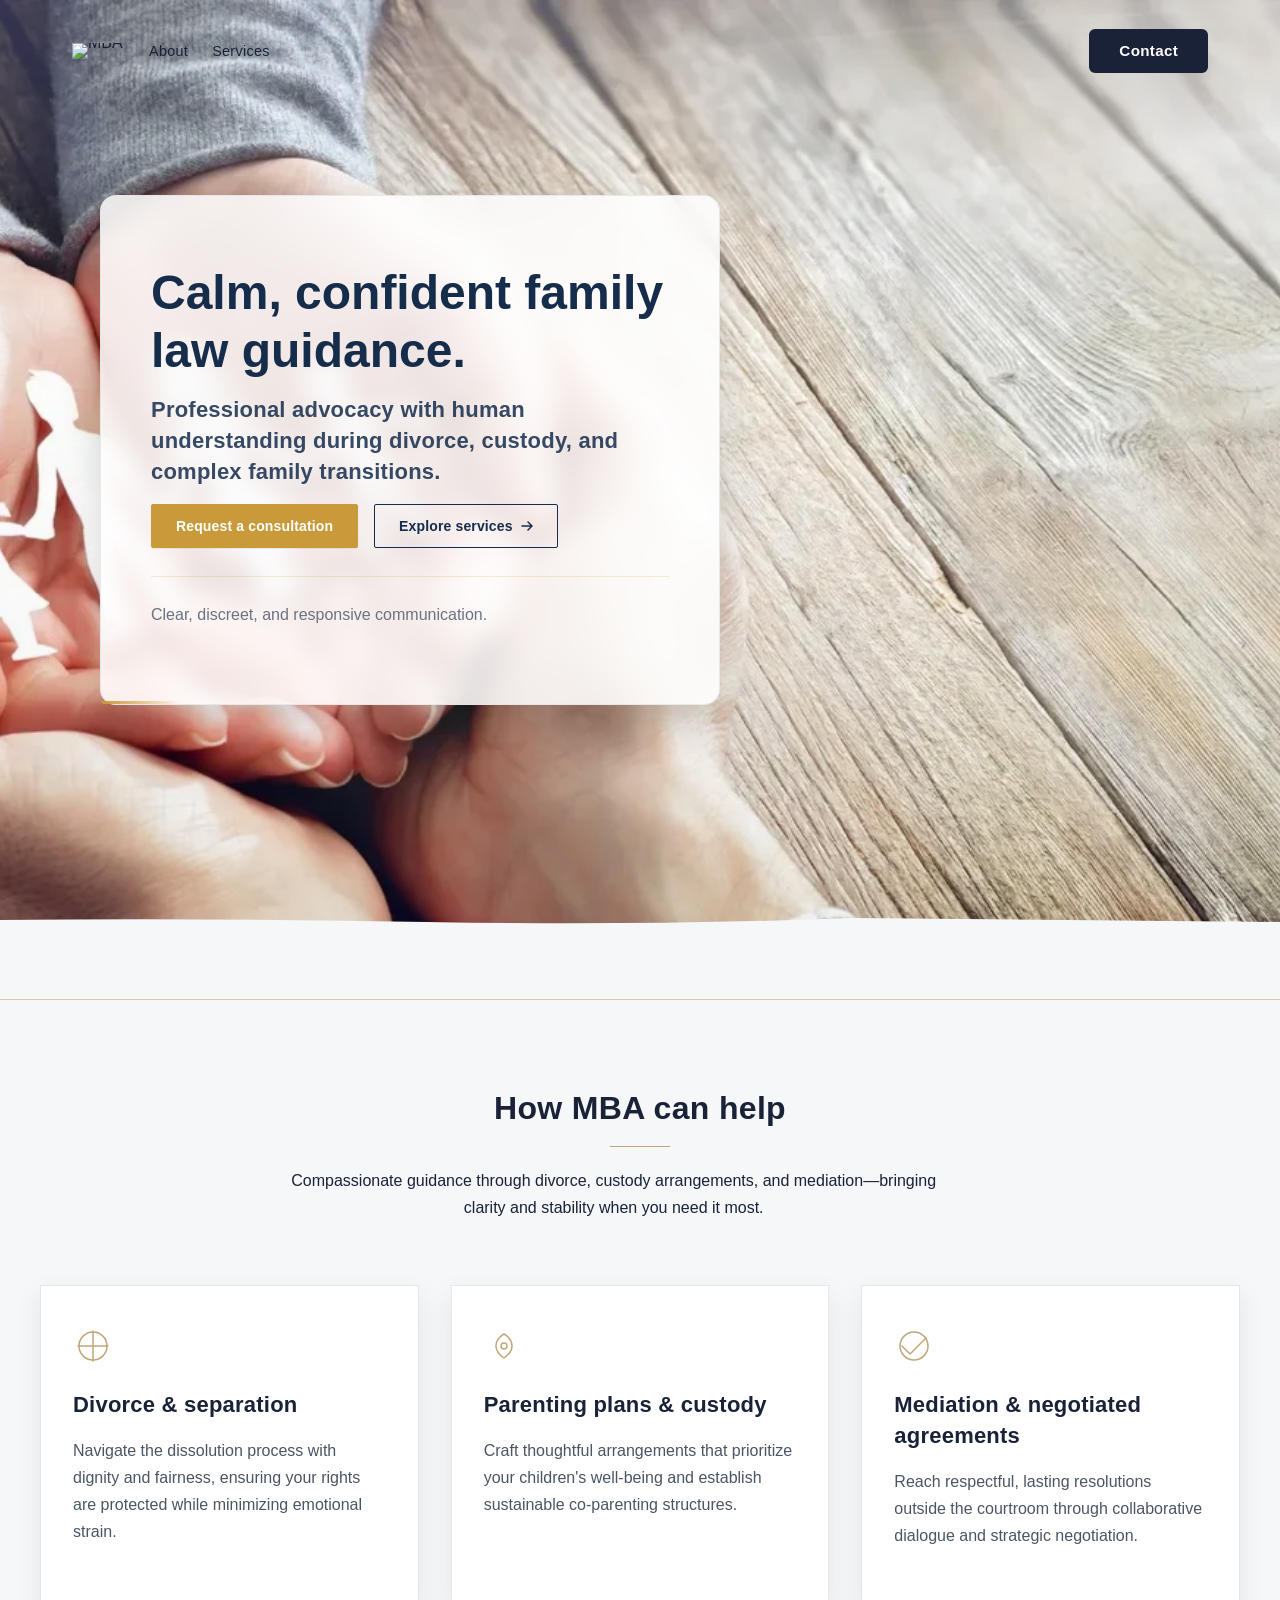
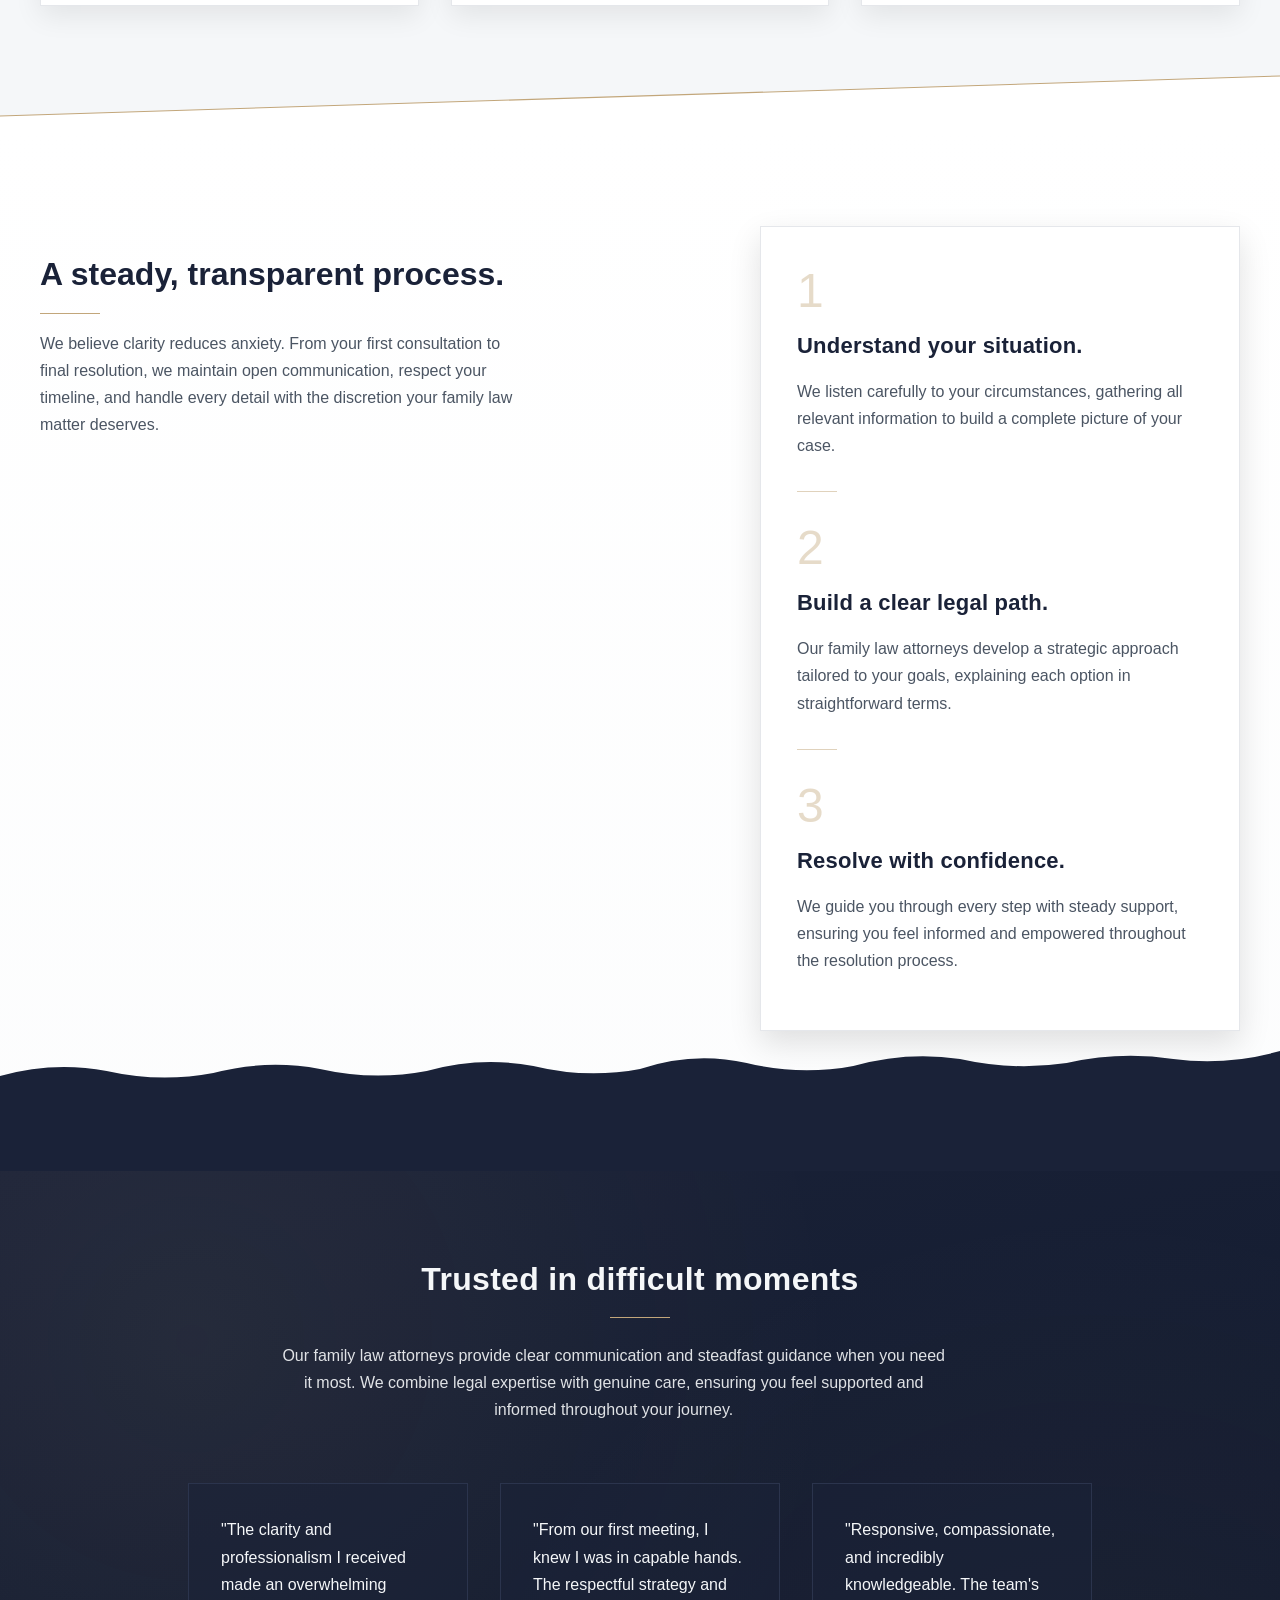
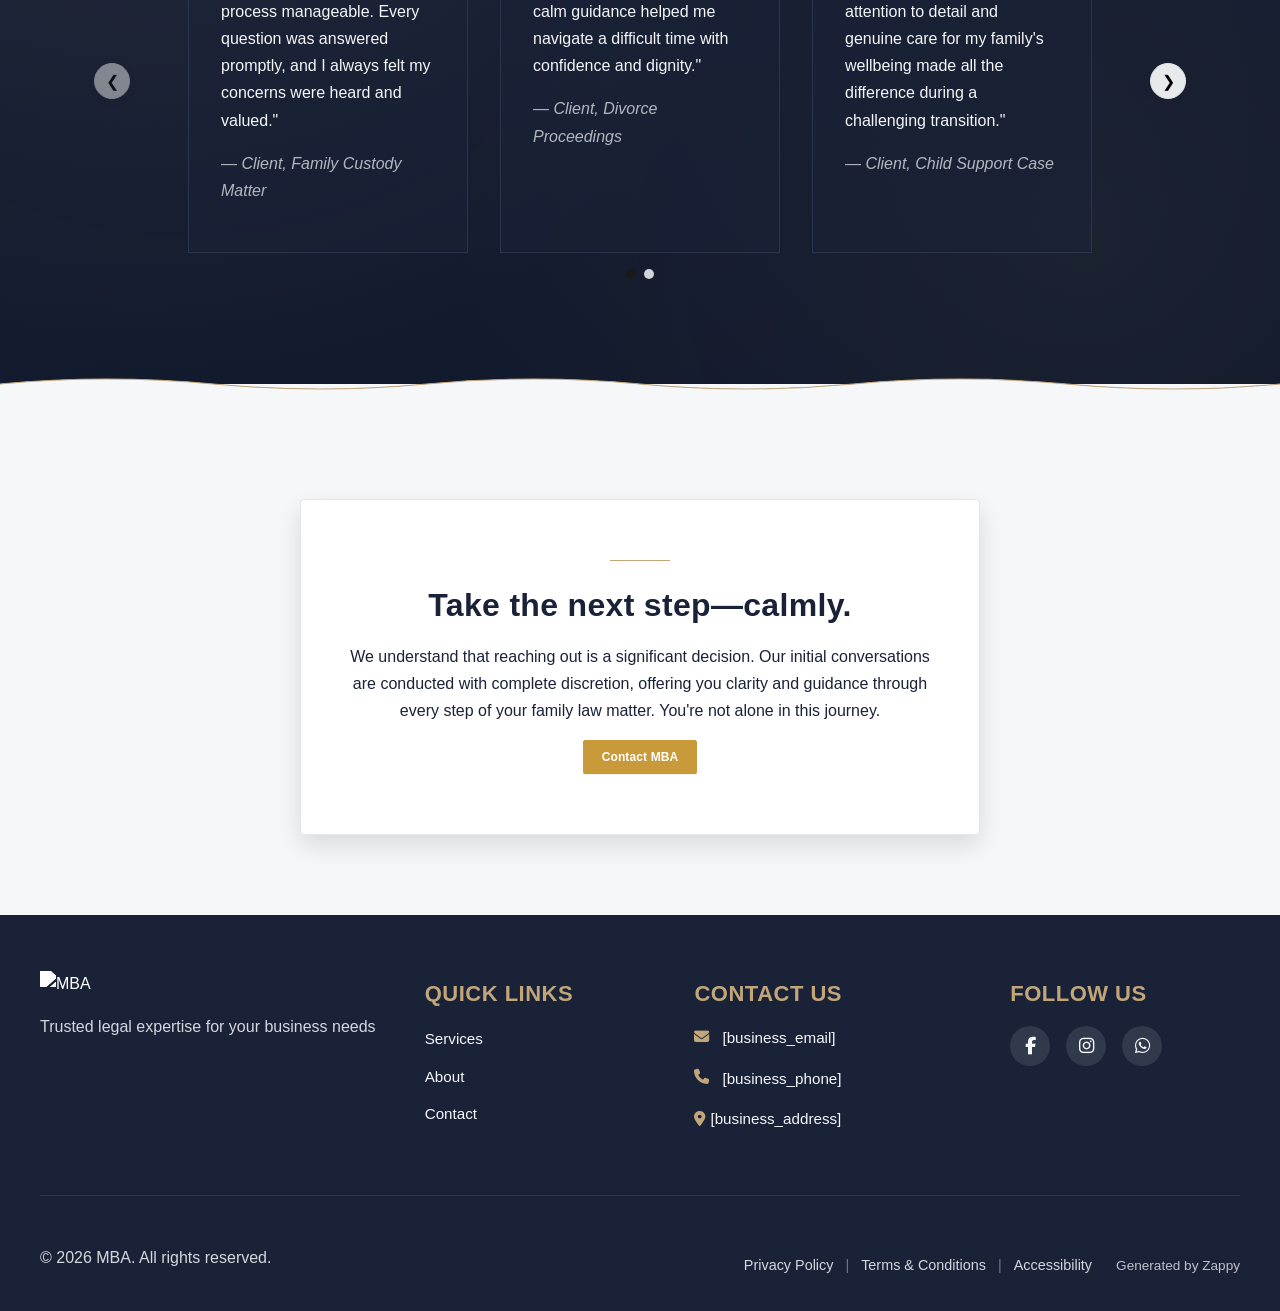
==== commit 20c0298f: "Background sync: Progressive GitHub Sync" ====
--- a/public/index.html
+++ b/public/index.html
@@ -1 +1 @@
-<!doctype html><html dir="ltr" lang="en"><head><meta charset="UTF-8"><meta content="width=device-width,initial-scale=1" name="viewport"><meta content="index, follow" name="robots"><title>Compassionate Family Law Attorney You Can Trust — MBA</title><meta content="Navigate family legal matters with confidence. MBA provides expert family law attorneys who combine professional excellence with genuine empathy for your unique situation." name="description"><meta content="family law attorney, family law lawyers, family custody lawyer, family legal services, divorce attorney" name="keywords"><link href="/assets/favicon.ico" rel="icon" type="image/x-icon"><link href="/assets/favicon-16x16.png" rel="icon" type="image/png" sizes="16x16"><link href="/assets/favicon-32x32.png" rel="icon" type="image/png" sizes="32x32"><link href="/assets/favicon-48x48.png" rel="icon" type="image/png" sizes="48x48"><link href="/assets/favicon-192x192.png" rel="icon" type="image/png" sizes="192x192"><link href="/assets/favicon-512x512.png" rel="icon" type="image/png" sizes="512x512"><link href="/assets/apple-touch-icon.png" rel="apple-touch-icon"><script>!function(){"use strict";var t="0f9f8397-a9c9-483f-95fe-36661cc1593b",e="https://api.zappy5.com/api/analytics/track",a=18e5,n=2592e6,o=!0,i=!0,r=!0;var s=function(){var e="zappy_visitor_"+t,a=null;try{if(a=localStorage.getItem(e)){var o=JSON.parse(a),i=Date.now();if(i-o.created<n)return o.lastSeen=i,localStorage.setItem(e,JSON.stringify(o)),o.id}}catch(t){console.warn("Zappy Analytics: LocalStorage not available")}var r="zv_"+Date.now()+"_"+Math.random().toString(36).substr(2,9);try{localStorage.setItem(e,JSON.stringify({id:r,created:Date.now(),lastSeen:Date.now()}))}catch(t){}return r}(),c=function(){var e="zappy_session_"+t,n=null;try{if(n=sessionStorage.getItem(e)){var o=JSON.parse(n),i=Date.now();if(i-o.timestamp<a)return o.timestamp=i,sessionStorage.setItem(e,JSON.stringify(o)),o.id}}catch(t){console.warn("Zappy Analytics: SessionStorage not available")}var r="zs_"+Date.now()+"_"+Math.random().toString(36).substr(2,9);try{sessionStorage.setItem(e,JSON.stringify({id:r,timestamp:Date.now()}))}catch(t){}return r}();function l(a,n){n=n||{};var o={website_id:t,event_type:a,page_path:window.location.pathname,referrer:document.referrer||"direct",visitor_id:s,session_id:c,metadata:n};if(navigator.sendBeacon){var i=new Blob([JSON.stringify(o)],{type:"application/json"});navigator.sendBeacon(e,i)}else fetch(e,{method:"POST",headers:{"Content-Type":"application/json"},body:JSON.stringify(o),keepalive:!0}).catch(function(t){console.warn("Zappy Analytics: Failed to track event",t)})}o&&l("pageview",{title:document.title,url:window.location.href}),i&&document.addEventListener("click",function(t){var e=t.target;if("BUTTON"===e.tagName||e.closest("button")){var a="BUTTON"===e.tagName?e:e.closest("button");l("click",{element:"button",text:a.textContent.trim().substring(0,100),id:a.id||null,class:a.className||null})}else if("A"===e.tagName||e.closest("a")){var n="A"===e.tagName?e:e.closest("a");l("navigation",{element:"link",text:n.textContent.trim().substring(0,100),href:n.href,external:n.hostname!==window.location.hostname})}},!0),r&&document.addEventListener("submit",function(t){var e=t.target;l("form_submit",{form_id:e.id||null,form_name:e.name||null,form_action:e.action||null,form_method:e.method||"GET"})},!0);var m=Date.now();window.addEventListener("beforeunload",function(){l("page_unload",{time_on_page:Math.floor((Date.now()-m)/1e3),page_path:window.location.pathname})}),window.zappyAnalytics={track:l,getVisitorId:function(){return s},getSessionId:function(){return c}}}()</script><meta content="Compassionate Family Law Attorney You Can Trust — MBA" property="og:title"><meta content="Navigate family legal matters with confidence. MBA provides expert family law attorneys who combine professional excellence with genuine empathy for your unique situation." property="og:description"><meta content="website" property="og:type"><meta content="en_US" property="og:locale"><meta content="summary_large_image" name="twitter:card"><meta content="Compassionate Family Law Attorney You Can Trust — MBA" name="twitter:title"><meta content="Navigate family legal matters with confidence. MBA provides expert family law attorneys who combine professional excellence with genuine empathy for your unique situation." name="twitter:description"><link href="https://cdnjs.cloudflare.com/ajax/libs/font-awesome/6.4.0/css/all.min.css" rel="stylesheet"><link href="/assets/favicon.ico" rel="icon" type="image/x-icon"><link href="/assets/favicon-16x16.png" rel="icon" type="image/png" sizes="16x16"><link href="/assets/favicon-32x32.png" rel="icon" type="image/png" sizes="32x32"><link href="/assets/favicon-48x48.png" rel="icon" type="image/png" sizes="48x48"><link href="/assets/favicon-192x192.png" rel="icon" type="image/png" sizes="192x192"><link href="/assets/favicon-512x512.png" rel="icon" type="image/png" sizes="512x512"><link href="/assets/apple-touch-icon.png" rel="apple-touch-icon"><link href="https://cdn.jsdelivr.net/npm/vanilla-cookieconsent@3/dist/cookieconsent.css" rel="stylesheet"><script src="https://cdn.jsdelivr.net/npm/vanilla-cookieconsent@3/dist/cookieconsent.umd.js"></script><script src="https://cdn.jsdelivr.net/gh/mickidum/acc_toolbar/acctoolbar/acctoolbar.min.js"></script><style data-zappy-section-v2-css="true">.home-Hero-section{position:relative;width:100%;min-height:100vh;display:flex;align-items:center;justify-content:flex-start;overflow:visible;padding-bottom:100px;background-color:var(--bg-light);color:var(--text-dark)}.home-Hero-section__background{position:absolute;top:0;left:0;width:100%;height:100%;background-size:cover;background-position:center;background-repeat:no-repeat;z-index:0}.home-Hero-section__background::after{content:'';position:absolute;top:0;left:0;width:100%;height:100%;background:linear-gradient(180deg,rgba(255,255,255,.1) 0,rgba(255,255,255,0) 40%,rgba(14,31,54,.06) 100%);z-index:1}.home-Hero-section__container{position:relative;z-index:10;width:100%;max-width:1200px;margin:0 auto;padding:0 60px;display:flex;align-items:center;min-height:100vh}.home-Hero-section__content-card{position:relative;background:rgba(255,255,255,.86);backdrop-filter:blur(12px);-webkit-backdrop-filter:blur(12px);border:1px solid rgba(230,230,230,.9);border-radius:16px;padding:60px 50px;max-width:620px;box-shadow:0 18px 40px rgba(0,0,0,.14);color:var(--text-dark)}.home-Hero-section__card-accent{position:absolute;bottom:0;left:0;width:80px;height:3px;background:linear-gradient(90deg,#c99a3a 0,rgba(201,154,58,0) 100%);border-radius:0 0 0 16px}.home-Hero-section__headline{font-family:Georgia,'Times New Roman',Times,serif;font-size:44px;font-weight:500;line-height:1.15;letter-spacing:0;color:#152c4b;margin:0 0 24px 0}.home-Hero-section__subheadline{font-family:Georgia,'Times New Roman',Times,serif;font-size:18px;font-weight:600;line-height:1.5;color:#152c4b;margin:0 0 32px 0;opacity:.85}.home-Hero-section__cta-group{display:flex;align-items:center;gap:16px;margin-bottom:28px;flex-wrap:wrap}.home-Hero-section__btn{display:inline-flex;align-items:center;gap:8px;padding:14px 24px;border-radius:2px;font-family:Georgia,'Times New Roman',Times,serif;font-size:14px;font-weight:600;letter-spacing:.01em;line-height:1;text-decoration:none;transition:all .2s ease;cursor:pointer;white-space:nowrap}.home-Hero-section__btn--primary{background:#c99a3a;color:#fff;border:1px solid #c99a3a;box-shadow:0 1px 0 rgba(0,0,0,.06)}.home-Hero-section__btn--primary:hover{background:#b8892c;border-color:#b8892c;transform:translateY(-2px);box-shadow:0 4px 12px rgba(201,154,58,.3)}.home-Hero-section__btn--secondary{background:0 0;color:#152c4b;border:1px solid #152c4b}.home-Hero-section__btn--secondary:hover{background:rgba(21,44,75,.05);transform:translateY(-2px);box-shadow:0 4px 12px rgba(21,44,75,.15)}.home-Hero-section__btn-icon{width:12px;height:12px;transition:transform .2s ease}.home-Hero-section__btn--secondary:hover .home-Hero-section__btn-icon{transform:translateX(3px)}.home-Hero-section__micro-line{font-family:Georgia,'Times New Roman',Times,serif;font-size:13px;font-weight:500;line-height:1.6;color:#6b7280;margin:0;padding-top:24px;border-top:1px solid rgba(201,154,58,.2)}.home-Hero-section__divider-wrapper{position:absolute;bottom:0;left:0;width:100%;height:100px;pointer-events:none;z-index:5}.home-Hero-section__divider-wrapper svg{display:block;width:100%;height:100%}@media (max-width:768px){.home-Hero-section{min-height:100vh;padding-top:100px;padding-bottom:80px}.home-Hero-section__container{padding:0 20px;min-height:auto}.home-Hero-section__content-card{padding:40px 28px;max-width:100%;border-radius:12px}.home-Hero-section__headline{font-size:32px;line-height:1.2;margin-bottom:18px}.home-Hero-section__subheadline{font-size:16px;line-height:1.5;margin-bottom:24px}.home-Hero-section__cta-group{flex-direction:column;align-items:stretch;gap:12px;margin-bottom:24px}.home-Hero-section__btn{justify-content:center;width:100%;padding:14px 20px}.home-Hero-section__micro-line{font-size:12px;padding-top:20px}.home-Hero-section__divider-wrapper{height:80px}}</style><style id="zappy-cta-mobile-style">@media (min-width:769px){.nav-cta-item-mobile{display:none!important}}@media (max-width:768px){.nav-cta-item-mobile{display:list-item!important}}</style><style id="zappy-nested-menu-style">@media (min-width:769px){#navMenu,.nav-menu{align-items:center!important}}#navMenu>li>.menu-group-title,.nav-menu>li>.menu-group-title{display:inline-block!important;padding:.5rem 1rem!important;color:var(--nav-color)!important;font-weight:500!important;line-height:1.7!important;cursor:default!important;user-select:none!important;vertical-align:middle!important;text-decoration:none!important;margin:0!important;transition:color .3s ease!important}#navMenu>li>.menu-group-title:hover,.nav-menu>li>.menu-group-title:hover{color:var(--nav-hover-color)!important}li:has(.menu-group-title):hover>.sub-menu{opacity:1!important;visibility:visible!important;transform:translateY(0)!important;pointer-events:auto!important}.zappy-hidden-menu-item,li:has(.menu-group-title):hover>.sub-menu .zappy-hidden-menu-item{display:none!important;opacity:0!important;visibility:hidden!important;pointer-events:none!important}.sub-menu:hover{opacity:1!important;visibility:visible!important;pointer-events:auto!important}.nav-menu .sub-menu,.navbar .sub-menu,nav .sub-menu{display:block!important;position:absolute!important;top:100%;left:0;right:auto;min-width:200px;background:#fff;box-shadow:0 4px 12px rgba(0,0,0,.15);border-radius:8px;padding:8px 0;margin-top:0;opacity:0!important;visibility:hidden!important;transform:translateY(-10px);transition:opacity .3s ease,transform .3s ease,visibility .3s;z-index:1000;list-style:none;pointer-events:none}[dir=rtl] .nav-menu .sub-menu,[dir=rtl] .navbar .sub-menu,[dir=rtl] nav .sub-menu,html[lang=ar] .nav-menu .sub-menu,html[lang=ar] .navbar .sub-menu,html[lang=ar] nav .sub-menu,html[lang=he] .nav-menu .sub-menu,html[lang=he] .navbar .sub-menu,html[lang=he] nav .sub-menu{left:auto;right:0}.nav-menu li:hover>.sub-menu,.navbar li:hover>.sub-menu,nav li:hover>.sub-menu{opacity:1!important;visibility:visible!important;transform:translateY(0)!important;pointer-events:auto!important}.nav-menu li:has(.sub-menu),.navbar li:has(.sub-menu),nav li:has(.sub-menu){position:relative}.sub-menu li{list-style:none;margin:0;padding:0}.sub-menu .menu-group-title,.sub-menu a{display:block!important;padding:10px 12px!important;color:#333!important;font-weight:600!important;text-decoration:none;transition:background-color .2s;white-space:nowrap;cursor:default}.sub-menu a:hover{background-color:#f5f5f5}#navMenu>li>.menu-group-title,.nav-menu>li>.menu-group-title{display:inline-block!important;padding:.5rem 1rem!important;color:var(--nav-color)!important;font-weight:500!important;line-height:1.7!important;cursor:default!important;user-select:none!important;vertical-align:middle!important;text-decoration:none!important;margin:0!important;transition:color .3s ease!important}#navMenu>li>.menu-group-title:hover,.nav-menu>li>.menu-group-title:hover{color:var(--nav-hover-color)!important;background-color:transparent!important}@media (max-width:768px){.nav-menu .sub-menu,.navbar .sub-menu,nav .sub-menu{position:static!important;transform:none!important;box-shadow:none!important;background:0 0!important;margin-top:0!important;max-height:0;overflow:hidden;opacity:0;visibility:hidden;transition:max-height .3s ease,opacity .3s ease,visibility .3s ease,padding .3s ease;padding:0!important;border-radius:0!important}.sub-menu.mobile-expanded{max-height:500px!important;opacity:1!important;visibility:visible!important;padding:8px 0 8px 16px!important}[dir=rtl] .sub-menu.mobile-expanded,html[lang=ar] .sub-menu.mobile-expanded,html[lang=he] .sub-menu.mobile-expanded{padding:8px 16px 8px 0!important}.nav-menu li:hover>.sub-menu,.navbar li:hover>.sub-menu,nav li:hover>.sub-menu{opacity:0;visibility:hidden;pointer-events:none}.nav-menu li>.sub-menu.mobile-expanded,.navbar li>.sub-menu.mobile-expanded,nav li>.sub-menu.mobile-expanded{opacity:1!important;visibility:visible!important;pointer-events:auto!important}.sub-menu a{padding:10px 0!important;display:block!important;font-size:14px!important}.sub-menu a:hover{background-color:transparent!important}.nav-menu li:has(.sub-menu),.navbar li:has(.sub-menu),nav li:has(.sub-menu){display:flex!important;flex-wrap:wrap!important;align-items:center!important;position:relative!important;min-height:44px!important}#navMenu>li>.menu-group-title,.nav-menu li:has(.sub-menu)>a,.nav-menu>li>.menu-group-title,.navbar li:has(.sub-menu)>a,nav li:has(.sub-menu)>a{flex:1!important;min-width:0!important}#navMenu>li>.menu-group-title,.nav-menu>li>.menu-group-title{padding:0!important;line-height:inherit!important}.nav-menu li:has(.sub-menu)>.sub-menu,.navbar li:has(.sub-menu)>.sub-menu,nav li:has(.sub-menu)>.sub-menu{flex-basis:100%!important;width:100%!important}#navMenu li:has(.sub-menu)>a [class*=arrow],#navMenu li:has(.sub-menu)>a [class*=chevron],.nav-menu li:has(.sub-menu)>a .fa-angle-down,.nav-menu li:has(.sub-menu)>a .fa-chevron-down,.nav-menu li:has(.sub-menu)>a [class*=arrow],.nav-menu li:has(.sub-menu)>a [class*=chevron],nav li:has(.sub-menu)>a [class*=arrow],nav li:has(.sub-menu)>a [class*=chevron]{display:none!important;visibility:hidden!important}.mobile-submenu-toggle{display:flex!important;align-items:center!important;justify-content:center!important;width:44px!important;height:auto!important;background:0 0!important;border:none!important;cursor:pointer!important;padding:0!important;margin:0!important;position:static!important;flex-shrink:0!important;align-self:stretch!important;z-index:2!important;-webkit-tap-highlight-color:transparent}.mobile-submenu-toggle::after{content:''!important;display:block!important;width:0!important;height:0!important;border-left:6px solid transparent!important;border-right:6px solid transparent!important;border-top:7px solid currentColor!important;transition:transform .3s ease!important}.mobile-submenu-toggle.expanded::after{transform:rotate(180deg)!important}}@media (min-width:769px){.mobile-submenu-toggle{display:none!important}}</style><script id="zappy-mobile-menu-script">!function(){function e(){if(window.innerWidth>768)return document.querySelectorAll(".mobile-submenu-toggle").forEach(e=>e.remove()),document.querySelectorAll(".sub-menu.mobile-expanded").forEach(e=>{e.classList.remove("mobile-expanded")}),void console.log("[MOBILE MENU] Desktop mode - cleanup done");console.log("[MOBILE MENU] Initializing mobile menu toggles...");const e=document.querySelectorAll(".nav-menu li:has(.sub-menu), nav li:has(.sub-menu), .navbar li:has(.sub-menu), #navMenu li:has(.sub-menu)");console.log("[MOBILE MENU] Found",e.length,"items with submenus"),e.forEach(function(e){if(e.querySelector(".mobile-submenu-toggle"))return;const t=e.querySelector(".sub-menu"),n=e.querySelector(":scope > a")||e.querySelector(":scope > .menu-group-title");if(!t||!n)return;const o=document.createElement("button");o.className="mobile-submenu-toggle",o.setAttribute("aria-label","Toggle submenu"),o.setAttribute("type","button"),n.insertAdjacentElement("afterend",o),console.log("[MOBILE MENU] Created toggle button for:",n.textContent?.trim()),o.addEventListener("click",function(e){e.preventDefault(),e.stopPropagation();const n=t.classList.contains("mobile-expanded");document.querySelectorAll(".sub-menu.mobile-expanded").forEach(function(e){if(e!==t){e.classList.remove("mobile-expanded");const t=e.parentElement.querySelector(".mobile-submenu-toggle");t&&t.classList.remove("expanded")}}),t.classList.toggle("mobile-expanded"),o.classList.toggle("expanded"),console.log("[MOBILE MENU] Toggled submenu:",n?"collapsed":"expanded")})})}let t;"loading"===document.readyState?document.addEventListener("DOMContentLoaded",e):e(),window.addEventListener("resize",function(){clearTimeout(t),t=setTimeout(e,250)});const n=new MutationObserver(function(t){t.forEach(function(t){if("attributes"===t.type&&"class"===t.attributeName){const n=t.target;(n.classList.contains("active")||"none"!==n.style.display)&&(console.log("[MOBILE MENU] Mobile menu became visible, re-initializing..."),setTimeout(e,100))}})});document.querySelectorAll(".mobile-menu, .nav-menu, #navMenu").forEach(function(e){n.observe(e,{attributes:!0,attributeFilter:["class","style"]})})}()</script><link href="/styles.css" rel="stylesheet"><style id="zappy-widget-visibility">#mic-access-tool-box,#mic-access-tool-general-button,#mic-init-access-tool #mic-access-tool-box,#mic-init-access-tool #mic-access-tool-general-button,#mic-init-access-tool .mic-access-tool-general-button,._access-icon,._access-menu,.mic-access-tool-box,.mic-access-tool-general-button,div[id*=mic-access-tool-box]{display:none!important;visibility:hidden!important;opacity:0!important;pointer-events:none!important}</style></head><body><nav class="navbar"><button aria-label="Menu" class="mobile-toggle" id="mobileToggle"><svg viewBox="0 0 24 24" fill="none" height="24" width="24" class="hamburger-icon"><path d="M3 12h18M3 6h18M3 18h18" stroke="currentColor" stroke-width="2" stroke-linecap="round"/></svg><svg viewBox="0 0 24 24" fill="none" height="24" width="24" class="close-icon" style="display:none"><path d="M18 6L6 18M6 6l12 12" stroke="currentColor" stroke-width="2" stroke-linecap="round"/></svg></button><button aria-label="Call" class="phone-header-btn"><svg viewBox="0 0 24 24" fill="currentColor" height="20" width="20"><path d="M22 16.92v3a2 2 0 0 1-2.18 2 19.79 19.79 0 0 1-8.63-3.07 19.5 19.5 0 0 1-6-6 19.79 19.79 0 0 1-3.07-8.67A2 2 0 0 1 4.11 2h3a2 2 0 0 1 2 1.72 12.84 12.84 0 0 0 .7 2.81 2 2 0 0 1-.45 2.11L8.09 9.91a16 16 0 0 0 6 6l1.27-1.27a2 2 0 0 1 2.11-.45 12.84 12.84 0 0 0 2.81.7A2 2 0 0 1 22 16.92z"/></svg></button><div class="nav-container"><div class="nav-brand"><a href="/" class="logo-link"><img alt="MBA" class="logo" src="/assets/mba-legal-services-logo.webp"></a></div><ul class="nav-menu" id="navMenu"><li><a href="/about">About</a></li><li><a href="/services">Services</a></li><li class="nav-cta-item-mobile"><a href="/contact">Contact</a></li></ul><div class="nav-cta-container"><a href="/contact" class="nav-cta-btn">Contact</a></div></div></nav><main><section class="home-Hero-section" data-layout-spec="Home-Hero" data-hero-type="fullscreen-scrim" data-zappy-section="true"><div class="home-Hero-section__background" style="background-image:url('assets/site-home-hero-bg.webp');background-size:cover;background-position:center"></div><div class="home-Hero-section__container"><div class="home-Hero-section__content-card"><h1 class="home-Hero-section__headline">Calm, confident family law guidance.</h1><h3 class="home-Hero-section__subheadline">Professional advocacy with human understanding during divorce, custody, and complex family transitions.</h3><div class="home-Hero-section__cta-group"><a href="/contact" class="home-Hero-section__btn home-Hero-section__btn--primary">Request a consultation</a><a href="/services" class="home-Hero-section__btn home-Hero-section__btn--secondary"><span class="home-Hero-section__btn-text">Explore services</span><svg viewBox="0 0 12 12" xmlns="http://www.w3.org/2000/svg" fill="none" height="12" width="12" class="home-Hero-section__btn-icon"><path d="M1 6h10M7 2l4 4-4 4" stroke="currentColor" stroke-width="1.5" stroke-linecap="round" stroke-linejoin="round"/></svg></a></div><p class="home-Hero-section__micro-line">Clear, discreet, and responsive communication.</p><div class="home-Hero-section__card-accent"></div></div></div><div class="home-Hero-section__divider-wrapper"><svg viewBox="0 0 1200 100" xmlns="http://www.w3.org/2000/svg" aria-hidden="true" data-no-icon-edit="true" preserveAspectRatio="none"><defs><linearGradient id="marbleFade" x1="0%" x2="0%" y1="0%" y2="100%"><stop offset="0%" style="stop-color:#D9D9D9;stop-opacity:0.4"/><stop offset="100%" style="stop-color:#F2F2F2;stop-opacity:1"/></linearGradient></defs><path d="M0,100 L0,20 Q200,18 400,22 T800,18 Q1000,20 1200,22 L1200,100 Z" fill="var(--bg-light)"/><line stroke="#C99A3A" stroke-width="1" x1="0" x2="1200" y1="100" y2="100"/></svg></div></section><section class="home-services-section" data-layout-spec="Home-services"><div class="home-services-container"><div class="home-services-intro"><h2>How MBA can help</h2><div class="home-services-divider-line"></div><p>Compassionate guidance through divorce, custody arrangements, and mediation—bringing clarity and stability when you need it most.</p></div><div class="home-services-grid"><article class="home-services-card"><div class="home-services-icon-wrapper"><svg viewBox="0 0 40 40" xmlns="http://www.w3.org/2000/svg" fill="none" height="40" width="40" data-element-type="icon" data-icon-type="svg"><path d="M20 5L20 35M5 20L35 20" stroke="currentColor" stroke-width="1.5" stroke-linecap="round"/><circle cx="20" cy="20" fill="none" r="14" stroke="currentColor" stroke-width="1.5"/></svg></div><h3>Divorce &amp; separation</h3><p>Navigate the dissolution process with dignity and fairness, ensuring your rights are protected while minimizing emotional strain.</p></article><article class="home-services-card"><div class="home-services-icon-wrapper"><svg viewBox="0 0 40 40" xmlns="http://www.w3.org/2000/svg" fill="none" height="40" width="40" data-element-type="icon" data-icon-type="svg"><path d="M20 8C20 8 12 12 12 20C12 24 14 28 20 32C26 28 28 24 28 20C28 12 20 8 20 8Z" stroke="currentColor" stroke-width="1.5" stroke-linejoin="round" fill="none"/><circle cx="20" cy="20" fill="none" r="3" stroke="currentColor" stroke-width="1.5"/></svg></div><h3>Parenting plans &amp; custody</h3><p>Craft thoughtful arrangements that prioritize your children's well-being and establish sustainable co-parenting structures.</p></article><article class="home-services-card"><div class="home-services-icon-wrapper"><svg viewBox="0 0 40 40" xmlns="http://www.w3.org/2000/svg" fill="none" height="40" width="40" data-element-type="icon" data-icon-type="svg"><path d="M8 20L16 28L32 12" stroke="currentColor" stroke-width="1.5" stroke-linecap="round" stroke-linejoin="round"/><circle cx="20" cy="20" fill="none" r="14" stroke="currentColor" stroke-width="1.5"/></svg></div><h3>Mediation &amp; negotiated agreements</h3><p>Reach respectful, lasting resolutions outside the courtroom through collaborative dialogue and strategic negotiation.</p></article></div></div><div class="home-services-divider-wrapper"><svg viewBox="0 0 1200 60" xmlns="http://www.w3.org/2000/svg" aria-hidden="true" data-no-icon-edit="true" preserveAspectRatio="none"><defs><linearGradient id="home-services-divider-stroke" x1="0%" x2="100%" y1="0%" y2="0%"><stop offset="0%" style="stop-color:var(--accent)"/><stop offset="50%" style="stop-color:var(--accent);stop-opacity:1"/><stop offset="100%" style="stop-color:var(--accent)"/></linearGradient></defs><path d="M0,60 L0,50 L1200,10 L1200,60 Z" fill="#FFFFFF"/><line stroke="url(#home-services-divider-stroke)" stroke-width="1" x1="0" x2="1200" y1="50" y2="10"/></svg></div></section><section class="home-process-section" data-layout-spec="Home-process"><div class="home-process-container"><div class="home-process-content"><div class="home-process-text-column"><h2>A steady, transparent process.</h2><p>We believe clarity reduces anxiety. From your first consultation to final resolution, we maintain open communication, respect your timeline, and handle every detail with the discretion your family law matter deserves.</p></div><div class="home-process-steps-column"><div class="home-process-steps-panel"><div class="home-process-step"><div class="home-process-step-number">1</div><h3>Understand your situation.</h3><p>We listen carefully to your circumstances, gathering all relevant information to build a complete picture of your case.</p></div><div class="home-process-step-divider"></div><div class="home-process-step"><div class="home-process-step-number">2</div><h3>Build a clear legal path.</h3><p>Our family law attorneys develop a strategic approach tailored to your goals, explaining each option in straightforward terms.</p></div><div class="home-process-step-divider"></div><div class="home-process-step"><div class="home-process-step-number">3</div><h3>Resolve with confidence.</h3><p>We guide you through every step with steady support, ensuring you feel informed and empowered throughout the resolution process.</p></div></div></div></div></div><div class="home-process-divider-wrapper"><svg viewBox="0 0 1200 120" xmlns="http://www.w3.org/2000/svg" aria-hidden="true" data-no-icon-edit="true" preserveAspectRatio="none"><path d="M1200,120 L1200,0 Q1150,15 1100,8 Q1050,0 1000,12 Q950,20 900,8 Q850,0 800,15 Q750,25 700,12 Q650,0 600,18 Q550,28 500,15 Q450,5 400,20 Q350,30 300,18 Q250,8 200,22 Q150,32 100,20 Q50,10 0,25 L0,120 Z" fill="#1a2238"/></svg></div></section><section class="home-testimonials-section" data-layout-spec="Home-testimonials"><div class="home-testimonials-container"><div class="home-testimonials-intro"><h2>Trusted in difficult moments</h2><div class="home-testimonials-rule"></div><p>Our family law attorneys provide clear communication and steadfast guidance when you need it most. We combine legal expertise with genuine care, ensuring you feel supported and informed throughout your journey.</p></div><div class="home-testimonials-grid zappy-carousel-active zappy-carousel-container zappy-carousel-mode zappy-preserve-css-grid" style="grid-template-columns:534px 534px;position:relative;display:block" data-original-gap="32px" data-original-item-width="534" data-zappy-auto-grid="true" data-zappy-display-mode="carousel" id="zappy-auto-grid-1772632493931-l0xetg"><div class="home-testimonial-card" style="flex:0 0 280px;width:280px;min-width:280px;max-width:280px"><p class="zappy-editable home-testimonial-quote">"The clarity and professionalism I received made an overwhelming process manageable. Every question was answered promptly, and I always felt my concerns were heard and valued."</p><p class="zappy-editable home-testimonial-attribution">— Client, Family Custody Matter</p></div><div class="home-testimonial-card" style="flex:0 0 280px;width:280px;min-width:280px;max-width:280px"><p class="zappy-editable home-testimonial-quote">"From our first meeting, I knew I was in capable hands. The respectful strategy and calm guidance helped me navigate a difficult time with confidence and dignity."</p><p class="zappy-editable home-testimonial-attribution">— Client, Divorce Proceedings</p></div><div class="home-testimonial-card" style="flex:0 0 280px;width:280px;min-width:280px;max-width:280px"><p class="zappy-editable home-testimonial-quote">"Responsive, compassionate, and incredibly knowledgeable. The team's attention to detail and genuine care for my family's wellbeing made all the difference during a challenging transition."</p><p class="zappy-editable home-testimonial-attribution">— Client, Child Support Case</p></div><div class="home-testimonial-card" style="flex:0 0 280px;width:280px;min-width:280px;max-width:280px"><p class="zappy-editable home-testimonial-quote">"I appreciated the honest advice and steady presence throughout my case. The communication was exceptional, and I always felt informed about next steps and what to expect."</p><p class="zappy-editable home-testimonial-attribution">— Client, Property Settlement</p></div></div></div><div class="home-testimonials-divider-wrapper"><svg viewBox="0 0 1200 80" xmlns="http://www.w3.org/2000/svg" aria-hidden="true" data-no-icon-edit="true" preserveAspectRatio="none"><path d="M0,80 L0,45 Q100,35 200,45 T400,45 Q500,35 600,45 T800,45 Q900,35 1000,45 T1200,45 L1200,80 Z" fill="var(--bg-light)"/><path d="M0,45 Q100,35 200,45 T400,45 Q500,35 600,45 T800,45 Q900,35 1000,45 T1200,45" stroke="var(--accent)" stroke-width="1" fill="var(--bg-light)"/></svg></div></section><section class="home-cta-section" data-layout-spec="Home-cta"><div class="home-cta-container"><div class="home-cta-card"><div class="home-cta-rule"></div><h2>Take the next step—calmly.</h2><p>We understand that reaching out is a significant decision. Our initial conversations are conducted with complete discretion, offering you clarity and guidance through every step of your family law matter. You're not alone in this journey.</p><a href="/contact" class="btn-primary">Contact MBA</a></div></div></section></main><footer class="site-footer"><link href="https://cdnjs.cloudflare.com/ajax/libs/font-awesome/6.4.0/css/all.min.css" rel="stylesheet"><div class="footer-container"><div class="footer-top"><div class="footer-column footer-company"><img alt="MBA" class="logo" src="/assets/mba-legal-services-logo.webp"><p class="footer-tagline">Trusted legal expertise for your business needs</p></div><div class="footer-column footer-links"><h3 class="footer-heading">Quick Links</h3><ul class="footer-nav"><li><a href="/services">Services</a></li><li><a href="/about">About</a></li><li><a href="/contact">Contact</a></li></ul></div><div class="footer-column footer-contact"><h3 class="footer-heading">Contact Us</h3><ul class="contact-list"><li><i class="fas fa-envelope"></i><a href="mailto:[business_email]">[business_email]</a></li><li><i class="fas fa-phone"></i><a href="tel:[business_phone]">[business_phone]</a></li><li><a href="/"><i class="fas fa-map-marker-alt"></i><span>[business_address]</span></a></li></ul></div><div class="footer-column footer-social"><h3 class="footer-heading">Follow Us</h3><div class="social-links"><a href="[facebook_handle]" aria-label="Facebook"><i class="fab fa-facebook-f"></i></a><a href="[instagram_handle]" aria-label="Instagram"><i class="fab fa-instagram"></i></a><a href="[whatsapp_handle]" aria-label="WhatsApp"><i class="fab fa-whatsapp"></i></a></div></div></div><div class="footer-bottom"><div class="footer-bottom-left"><p class="copyright">© 2026 MBA. All rights reserved.</p></div><div class="footer-bottom-right"><div class="legal-links"><a href="/privacy">Privacy Policy</a><span class="separator">|</span><a href="/terms">Terms &amp; Conditions</a><span class="separator">|</span><a href="/accessibility">Accessibility</a></div><a href="https://zappy5.com" class="zappy-attribution" target="_blank">Generated by Zappy</a></div></div></div></footer><a href="https://wa.me/[whatsapp_handle]" class="whatsapp-float" aria-label="WhatsApp"><i class="fab fa-whatsapp"></i></a><div data-integration="accessibility:toolbar"></div><script src="/script.js"></script><script id="zappy-mobile-submenu-script">!function(){function e(){if(window.innerWidth>768)return document.querySelectorAll(".mobile-submenu-toggle").forEach(function(e){e.remove()}),void document.querySelectorAll(".sub-menu.mobile-expanded").forEach(function(e){e.classList.remove("mobile-expanded")});document.querySelectorAll(".nav-menu li:has(.sub-menu), nav li:has(.sub-menu), .navbar li:has(.sub-menu), #navMenu li:has(.sub-menu)").forEach(function(e){if(!e.querySelector(".mobile-submenu-toggle")){var t=e.querySelector(".sub-menu"),n=e.querySelector(":scope > a");if(t&&n){var o=document.createElement("button");o.className="mobile-submenu-toggle",o.setAttribute("aria-label","Toggle submenu"),o.setAttribute("type","button"),n.insertAdjacentElement("afterend",o),o.addEventListener("click",function(e){e.preventDefault(),e.stopPropagation(),document.querySelectorAll(".sub-menu.mobile-expanded").forEach(function(e){if(e!==t){e.classList.remove("mobile-expanded");var n=e.parentElement.querySelector(".mobile-submenu-toggle");n&&n.classList.remove("expanded")}}),t.classList.toggle("mobile-expanded"),o.classList.toggle("expanded")})}}})}var t;"loading"===document.readyState?document.addEventListener("DOMContentLoaded",e):e(),window.addEventListener("resize",function(){clearTimeout(t),t=setTimeout(e,250)});var n=new MutationObserver(function(t){t.forEach(function(t){if("attributes"===t.type){var n=t.target;n.classList&&(n.classList.contains("active")||n.classList.contains("open"))&&setTimeout(e,100)}})});setTimeout(function(){document.querySelectorAll(".mobile-menu, .nav-menu, #navMenu, nav").forEach(function(e){n.observe(e,{attributes:!0,attributeFilter:["class","style"]})})},500)}()</script><script id="zappy-navbar-scroll-effect">!function(){var e=document.querySelector("nav.navbar,.navbar:not(.zappy-catalog-menu)"),t=document.querySelector(".zappy-catalog-menu");if(e){var r="rgba(15,23,42,0.85)";e.style.transition="background 0.3s ease,backdrop-filter 0.3s ease,-webkit-backdrop-filter 0.3s ease,box-shadow 0.3s ease",t&&(t.style.transition="background 0.3s ease,backdrop-filter 0.3s ease,-webkit-backdrop-filter 0.3s ease"),window.addEventListener("scroll",a,{passive:!0}),a()}function a(){(window.scrollY||window.pageYOffset)>60?(e.style.background=r,e.style.backdropFilter="blur(12px)",e.style.webkitBackdropFilter="blur(12px)",e.style.boxShadow="0 2px 16px rgba(0,0,0,0.12)",t&&(t.style.background=r,t.style.backdropFilter="blur(12px)",t.style.webkitBackdropFilter="blur(12px)")):(e.style.background="transparent",e.style.backdropFilter="none",e.style.webkitBackdropFilter="none",e.style.boxShadow="none",t&&(t.style.background="transparent",t.style.backdropFilter="none",t.style.webkitBackdropFilter="none"))}}()</script><script>!function(){var t,e=0;function a(){document.querySelectorAll('.zappy-carousel-mode, [data-zappy-display-mode="carousel"]').forEach(function(t){var e=t.querySelector(".zappy-carousel-track"),a=[];if(e){Array.from(e.children).forEach(function(t){a.push(t)}),a.forEach(function(e){t.appendChild(e)});var r=t.querySelector(".zappy-carousel-container-wrapper");r&&r.remove(),t.querySelectorAll(".zappy-carousel-btn").forEach(function(t){t.remove()});var o=t.querySelector(".zappy-carousel-dots");o&&o.remove(),t.classList.remove("zappy-carousel-js-init")}else Array.from(t.children).forEach(function(t){t&&t.classList&&"STYLE"!==t.tagName&&"SCRIPT"!==t.tagName&&(t.classList.contains("zappy-carousel-btn")||t.classList.contains("zappy-carousel-dots")||t.classList.contains("zappy-carousel-container-wrapper")||a.push(t))});if(0!==a.length){for(var n="rtl"===window.getComputedStyle(t).direction,i=parseInt(t.getAttribute("data-original-gap"),10)||24,s=a[0]?a[0].style.width:"",p=s&&"auto"!==s?parseFloat(s):0,l=p>=100?p:a[0]?a[0].getBoundingClientRect().width:0,c=l>50?l:280,d=t.offsetWidth||800,u=Math.min(3,a.length),y=u*c+(u-1)*i;y>d-60&&u>1;)y=--u*c+(u-1)*i;window.innerWidth<=768&&(u=1,y=Math.min(c,d-20));var m=document.createElement("div");m.className="zappy-carousel-container-wrapper",m.style.cssText="position:relative;overflow:hidden!important;width:"+y+"px;max-width:calc(100% - 20px);margin:0 auto;";var h=document.createElement("div");h.className="zappy-carousel-track",h.style.cssText="display:flex;transition:transform 0.3s ease;gap:"+i+"px;",a.forEach(function(t){t.classList.add("zappy-carousel-item"),t.style.flex="0 0 "+c+"px",t.style.width=c+"px",t.style.minWidth=c+"px",t.style.maxWidth=c+"px",t.querySelectorAll('[data-zappy-zoom-wrapper="true"]').forEach(function(t){t.style.setProperty("padding-bottom","0","important"),t.style.setProperty("min-height","0","important"),t.style.setProperty("overflow","hidden","important");var e=parseFloat(t.getAttribute("data-zappy-zoom-aspect-ratio"));e&&e>0?(t.style.setProperty("aspect-ratio",1/e+"","important"),t.style.setProperty("height","auto","important")):t.style.setProperty("height","auto","important");var a=t.querySelector("img");a&&(a.style.setProperty("position","relative","important"),a.style.setProperty("width","100%","important"),a.style.setProperty("height",e&&e>0?"100%":"auto","important"),a.style.setProperty("object-fit","cover","important"),a.style.setProperty("left","0","important"),a.style.setProperty("top","0","important"),a.style.setProperty("max-width","100%","important"))}),h.appendChild(t)}),m.appendChild(h),t.appendChild(m),t.classList.add("zappy-carousel-js-init"),t.style.display="block",t.style.position="relative";var f=0,x=a.length,g=Math.max(0,x-u),v=document.createElement("button");v.className="zappy-carousel-btn zappy-carousel-left",v.innerHTML=n?"&#10095;":"&#10094;",v.style.cssText="position:absolute;top:50%;transform:translateY(-50%);left:4px;background:rgba(255,255,255,0.9);border:1px solid #e5e7eb;border-radius:50%;width:36px;height:36px;cursor:pointer;font-size:16px;z-index:10;box-shadow:0 2px 8px rgba(0,0,0,0.1);display:flex;align-items:center;justify-content:center;";var b=document.createElement("button");b.className="zappy-carousel-btn zappy-carousel-right",b.innerHTML=n?"&#10094;":"&#10095;",b.style.cssText="position:absolute;top:50%;transform:translateY(-50%);right:4px;background:rgba(255,255,255,0.9);border:1px solid #e5e7eb;border-radius:50%;width:36px;height:36px;cursor:pointer;font-size:16px;z-index:10;box-shadow:0 2px 8px rgba(0,0,0,0.1);display:flex;align-items:center;justify-content:center;",t.appendChild(v),t.appendChild(b);var w=Math.ceil(x/u),z=null;if(w>1){(z=document.createElement("div")).className="zappy-carousel-dots",z.style.cssText="display:flex;justify-content:center;gap:8px;margin-top:16px;";for(var E=0;E<w;E++){var L=document.createElement("button");L.className="zappy-carousel-dot"+(0===E?" active":""),L.setAttribute("data-index",E),L.style.cssText="width:10px;height:10px;border-radius:50%;border:none;cursor:pointer;background:"+(0===E?"#1a1a1a":"#d1d5db")+";transition:background 0.2s ease;",z.appendChild(L)}t.appendChild(z)}v.addEventListener("click",function(t){t.preventDefault(),t.stopPropagation(),n?f<g&&(f++,P()):f>0&&(f--,P())}),b.addEventListener("click",function(t){t.preventDefault(),t.stopPropagation(),n?f>0&&(f--,P()):f<g&&(f++,P())}),z&&z.querySelectorAll(".zappy-carousel-dot").forEach(function(t){t.addEventListener("click",function(e){e.preventDefault(),e.stopPropagation(),f=Math.min(g,parseInt(t.getAttribute("data-index"),10)*u),P()})}),P()}function P(){var t=(a[0]?a[0].getBoundingClientRect().width:c)||c,e=f*(t+i);if(h.style.transform=n?"translateX("+e+"px)":"translateX(-"+e+"px)",v.style.opacity=n?f>=g?"0.5":"1":0===f?"0.5":"1",b.style.opacity=n?0===f?"0.5":"1":f>=g?"0.5":"1",z){var r=Math.floor(f/u);f===g&&g>0&&(r=w-1),z.querySelectorAll(".zappy-carousel-dot").forEach(function(t,e){t.style.background=e===r?"#1a1a1a":"#d1d5db",t.classList.toggle("active",e===r)})}}})}function r(){var t=window.innerWidth;Math.abs(t-e)>100&&(e=t,a())}"loading"===document.readyState?document.addEventListener("DOMContentLoaded",function(){e=window.innerWidth,a()}):(e=window.innerWidth,setTimeout(a,100)),window.addEventListener("resize",function(){clearTimeout(t),t=setTimeout(r,200)})}()</script></body></html>+<!doctype html><html dir="ltr" lang="en"><head><meta charset="UTF-8"><meta content="width=device-width,initial-scale=1" name="viewport"><meta content="index, follow" name="robots"><title>Compassionate Family Law Attorney You Can Trust — MBA</title><meta content="Navigate family legal matters with confidence. MBA provides expert family law attorneys who combine professional excellence with genuine empathy for your unique situation." name="description"><meta content="family law attorney, family law lawyers, family custody lawyer, family legal services, divorce attorney" name="keywords"><link href="/assets/favicon.ico" rel="icon" type="image/x-icon"><link href="/assets/favicon-16x16.png" rel="icon" type="image/png" sizes="16x16"><link href="/assets/favicon-32x32.png" rel="icon" type="image/png" sizes="32x32"><link href="/assets/favicon-48x48.png" rel="icon" type="image/png" sizes="48x48"><link href="/assets/favicon-192x192.png" rel="icon" type="image/png" sizes="192x192"><link href="/assets/favicon-512x512.png" rel="icon" type="image/png" sizes="512x512"><link href="/assets/apple-touch-icon.png" rel="apple-touch-icon"><script>!function(){"use strict";var t="0f9f8397-a9c9-483f-95fe-36661cc1593b",e="https://api.zappy5.com/api/analytics/track",a=18e5,n=2592e6,o=!0,i=!0,r=!0;var s=function(){var e="zappy_visitor_"+t,a=null;try{if(a=localStorage.getItem(e)){var o=JSON.parse(a),i=Date.now();if(i-o.created<n)return o.lastSeen=i,localStorage.setItem(e,JSON.stringify(o)),o.id}}catch(t){console.warn("Zappy Analytics: LocalStorage not available")}var r="zv_"+Date.now()+"_"+Math.random().toString(36).substr(2,9);try{localStorage.setItem(e,JSON.stringify({id:r,created:Date.now(),lastSeen:Date.now()}))}catch(t){}return r}(),c=function(){var e="zappy_session_"+t,n=null;try{if(n=sessionStorage.getItem(e)){var o=JSON.parse(n),i=Date.now();if(i-o.timestamp<a)return o.timestamp=i,sessionStorage.setItem(e,JSON.stringify(o)),o.id}}catch(t){console.warn("Zappy Analytics: SessionStorage not available")}var r="zs_"+Date.now()+"_"+Math.random().toString(36).substr(2,9);try{sessionStorage.setItem(e,JSON.stringify({id:r,timestamp:Date.now()}))}catch(t){}return r}();function l(a,n){n=n||{};var o={website_id:t,event_type:a,page_path:window.location.pathname,referrer:document.referrer||"direct",visitor_id:s,session_id:c,metadata:n};if(navigator.sendBeacon){var i=new Blob([JSON.stringify(o)],{type:"application/json"});navigator.sendBeacon(e,i)}else fetch(e,{method:"POST",headers:{"Content-Type":"application/json"},body:JSON.stringify(o),keepalive:!0}).catch(function(t){console.warn("Zappy Analytics: Failed to track event",t)})}o&&l("pageview",{title:document.title,url:window.location.href}),i&&document.addEventListener("click",function(t){var e=t.target;if("BUTTON"===e.tagName||e.closest("button")){var a="BUTTON"===e.tagName?e:e.closest("button");l("click",{element:"button",text:a.textContent.trim().substring(0,100),id:a.id||null,class:a.className||null})}else if("A"===e.tagName||e.closest("a")){var n="A"===e.tagName?e:e.closest("a");l("navigation",{element:"link",text:n.textContent.trim().substring(0,100),href:n.href,external:n.hostname!==window.location.hostname})}},!0),r&&document.addEventListener("submit",function(t){var e=t.target;l("form_submit",{form_id:e.id||null,form_name:e.name||null,form_action:e.action||null,form_method:e.method||"GET"})},!0);var m=Date.now();window.addEventListener("beforeunload",function(){l("page_unload",{time_on_page:Math.floor((Date.now()-m)/1e3),page_path:window.location.pathname})}),window.zappyAnalytics={track:l,getVisitorId:function(){return s},getSessionId:function(){return c}}}()</script><meta content="Compassionate Family Law Attorney You Can Trust — MBA" property="og:title"><meta content="Navigate family legal matters with confidence. MBA provides expert family law attorneys who combine professional excellence with genuine empathy for your unique situation." property="og:description"><meta content="website" property="og:type"><meta content="en_US" property="og:locale"><meta content="summary_large_image" name="twitter:card"><meta content="Compassionate Family Law Attorney You Can Trust — MBA" name="twitter:title"><meta content="Navigate family legal matters with confidence. MBA provides expert family law attorneys who combine professional excellence with genuine empathy for your unique situation." name="twitter:description"><link href="https://cdnjs.cloudflare.com/ajax/libs/font-awesome/6.4.0/css/all.min.css" rel="stylesheet"><link href="/assets/favicon.ico" rel="icon" type="image/x-icon"><link href="/assets/favicon-16x16.png" rel="icon" type="image/png" sizes="16x16"><link href="/assets/favicon-32x32.png" rel="icon" type="image/png" sizes="32x32"><link href="/assets/favicon-48x48.png" rel="icon" type="image/png" sizes="48x48"><link href="/assets/favicon-192x192.png" rel="icon" type="image/png" sizes="192x192"><link href="/assets/favicon-512x512.png" rel="icon" type="image/png" sizes="512x512"><link href="/assets/apple-touch-icon.png" rel="apple-touch-icon"><link href="https://cdn.jsdelivr.net/npm/vanilla-cookieconsent@3/dist/cookieconsent.css" rel="stylesheet"><script src="https://cdn.jsdelivr.net/npm/vanilla-cookieconsent@3/dist/cookieconsent.umd.js"></script><script src="https://cdn.jsdelivr.net/gh/mickidum/acc_toolbar/acctoolbar/acctoolbar.min.js"></script><style data-zappy-section-v2-css="true">.home-Hero-section{position:relative;width:100%;min-height:100vh;display:flex;align-items:center;justify-content:flex-start;overflow:visible;padding-bottom:100px;background-color:var(--bg-light);color:var(--text-dark)}.home-Hero-section__background{position:absolute;top:0;left:0;width:100%;height:100%;background-size:cover;background-position:center;background-repeat:no-repeat;z-index:0}.home-Hero-section__background::after{content:'';position:absolute;top:0;left:0;width:100%;height:100%;background:linear-gradient(180deg,rgba(255,255,255,.1) 0,rgba(255,255,255,0) 40%,rgba(14,31,54,.06) 100%);z-index:1}.home-Hero-section__container{position:relative;z-index:10;width:100%;max-width:1200px;margin:0 auto;padding:0 60px;display:flex;align-items:center;min-height:100vh}.home-Hero-section__content-card{position:relative;background:rgba(255,255,255,.86);backdrop-filter:blur(12px);-webkit-backdrop-filter:blur(12px);border:1px solid rgba(230,230,230,.9);border-radius:16px;padding:60px 50px;max-width:620px;box-shadow:0 18px 40px rgba(0,0,0,.14);color:var(--text-dark)}.home-Hero-section__card-accent{position:absolute;bottom:0;left:0;width:80px;height:3px;background:linear-gradient(90deg,#c99a3a 0,rgba(201,154,58,0) 100%);border-radius:0 0 0 16px}.home-Hero-section__headline{font-family:Georgia,'Times New Roman',Times,serif;font-size:44px;font-weight:500;line-height:1.15;letter-spacing:0;color:#152c4b;margin:0 0 24px 0}.home-Hero-section__subheadline{font-family:Georgia,'Times New Roman',Times,serif;font-size:18px;font-weight:600;line-height:1.5;color:#152c4b;margin:0 0 32px 0;opacity:.85}.home-Hero-section__cta-group{display:flex;align-items:center;gap:16px;margin-bottom:28px;flex-wrap:wrap}.home-Hero-section__btn{display:inline-flex;align-items:center;gap:8px;padding:14px 24px;border-radius:2px;font-family:Georgia,'Times New Roman',Times,serif;font-size:14px;font-weight:600;letter-spacing:.01em;line-height:1;text-decoration:none;transition:all .2s ease;cursor:pointer;white-space:nowrap}.home-Hero-section__btn--primary{background:#c99a3a;color:#fff;border:1px solid #c99a3a;box-shadow:0 1px 0 rgba(0,0,0,.06)}.home-Hero-section__btn--primary:hover{background:#b8892c;border-color:#b8892c;transform:translateY(-2px);box-shadow:0 4px 12px rgba(201,154,58,.3)}.home-Hero-section__btn--secondary{background:0 0;color:#152c4b;border:1px solid #152c4b}.home-Hero-section__btn--secondary:hover{background:rgba(21,44,75,.05);transform:translateY(-2px);box-shadow:0 4px 12px rgba(21,44,75,.15)}.home-Hero-section__btn-icon{width:12px;height:12px;transition:transform .2s ease}.home-Hero-section__btn--secondary:hover .home-Hero-section__btn-icon{transform:translateX(3px)}.home-Hero-section__micro-line{font-family:Georgia,'Times New Roman',Times,serif;font-size:13px;font-weight:500;line-height:1.6;color:#6b7280;margin:0;padding-top:24px;border-top:1px solid rgba(201,154,58,.2)}.home-Hero-section__divider-wrapper{position:absolute;bottom:0;left:0;width:100%;height:100px;pointer-events:none;z-index:5}.home-Hero-section__divider-wrapper svg{display:block;width:100%;height:100%}@media (max-width:768px){.home-Hero-section{min-height:100vh;padding-top:100px;padding-bottom:80px}.home-Hero-section__container{padding:0 20px;min-height:auto}.home-Hero-section__content-card{padding:40px 28px;max-width:100%;border-radius:12px}.home-Hero-section__headline{font-size:32px;line-height:1.2;margin-bottom:18px}.home-Hero-section__subheadline{font-size:16px;line-height:1.5;margin-bottom:24px}.home-Hero-section__cta-group{flex-direction:column;align-items:stretch;gap:12px;margin-bottom:24px}.home-Hero-section__btn{justify-content:center;width:100%;padding:14px 20px}.home-Hero-section__micro-line{font-size:12px;padding-top:20px}.home-Hero-section__divider-wrapper{height:80px}}</style><style id="zappy-cta-mobile-style">@media (min-width:769px){.nav-cta-item-mobile{display:none!important}}@media (max-width:768px){.nav-cta-item-mobile{display:list-item!important}}</style><style id="zappy-nested-menu-style">@media (min-width:769px){#navMenu,.nav-menu{align-items:center!important}}#navMenu>li>.menu-group-title,.nav-menu>li>.menu-group-title{display:inline-block!important;padding:.5rem 1rem!important;color:var(--nav-color)!important;font-weight:500!important;line-height:1.7!important;cursor:default!important;user-select:none!important;vertical-align:middle!important;text-decoration:none!important;margin:0!important;transition:color .3s ease!important}#navMenu>li>.menu-group-title:hover,.nav-menu>li>.menu-group-title:hover{color:var(--nav-hover-color)!important}li:has(.menu-group-title):hover>.sub-menu{opacity:1!important;visibility:visible!important;transform:translateY(0)!important;pointer-events:auto!important}.zappy-hidden-menu-item,li:has(.menu-group-title):hover>.sub-menu .zappy-hidden-menu-item{display:none!important;opacity:0!important;visibility:hidden!important;pointer-events:none!important}.sub-menu:hover{opacity:1!important;visibility:visible!important;pointer-events:auto!important}.nav-menu .sub-menu,.navbar .sub-menu,nav .sub-menu{display:block!important;position:absolute!important;top:100%;left:0;right:auto;min-width:200px;background:#fff;box-shadow:0 4px 12px rgba(0,0,0,.15);border-radius:8px;padding:8px 0;margin-top:0;opacity:0!important;visibility:hidden!important;transform:translateY(-10px);transition:opacity .3s ease,transform .3s ease,visibility .3s;z-index:1000;list-style:none;pointer-events:none}[dir=rtl] .nav-menu .sub-menu,[dir=rtl] .navbar .sub-menu,[dir=rtl] nav .sub-menu,html[lang=ar] .nav-menu .sub-menu,html[lang=ar] .navbar .sub-menu,html[lang=ar] nav .sub-menu,html[lang=he] .nav-menu .sub-menu,html[lang=he] .navbar .sub-menu,html[lang=he] nav .sub-menu{left:auto;right:0}.nav-menu li:hover>.sub-menu,.navbar li:hover>.sub-menu,nav li:hover>.sub-menu{opacity:1!important;visibility:visible!important;transform:translateY(0)!important;pointer-events:auto!important}.nav-menu li:has(.sub-menu),.navbar li:has(.sub-menu),nav li:has(.sub-menu){position:relative}.sub-menu li{list-style:none;margin:0;padding:0}.sub-menu .menu-group-title,.sub-menu a{display:block!important;padding:10px 12px!important;color:#333!important;font-weight:600!important;text-decoration:none;transition:background-color .2s;white-space:nowrap;cursor:default}.sub-menu a:hover{background-color:#f5f5f5}#navMenu>li>.menu-group-title,.nav-menu>li>.menu-group-title{display:inline-block!important;padding:.5rem 1rem!important;color:var(--nav-color)!important;font-weight:500!important;line-height:1.7!important;cursor:default!important;user-select:none!important;vertical-align:middle!important;text-decoration:none!important;margin:0!important;transition:color .3s ease!important}#navMenu>li>.menu-group-title:hover,.nav-menu>li>.menu-group-title:hover{color:var(--nav-hover-color)!important;background-color:transparent!important}@media (max-width:768px){.nav-menu .sub-menu,.navbar .sub-menu,nav .sub-menu{position:static!important;transform:none!important;box-shadow:none!important;background:0 0!important;margin-top:0!important;max-height:0;overflow:hidden;opacity:0;visibility:hidden;transition:max-height .3s ease,opacity .3s ease,visibility .3s ease,padding .3s ease;padding:0!important;border-radius:0!important}.sub-menu.mobile-expanded{max-height:500px!important;opacity:1!important;visibility:visible!important;padding:8px 0 8px 16px!important}[dir=rtl] .sub-menu.mobile-expanded,html[lang=ar] .sub-menu.mobile-expanded,html[lang=he] .sub-menu.mobile-expanded{padding:8px 16px 8px 0!important}.nav-menu li:hover>.sub-menu,.navbar li:hover>.sub-menu,nav li:hover>.sub-menu{opacity:0;visibility:hidden;pointer-events:none}.nav-menu li>.sub-menu.mobile-expanded,.navbar li>.sub-menu.mobile-expanded,nav li>.sub-menu.mobile-expanded{opacity:1!important;visibility:visible!important;pointer-events:auto!important}.sub-menu a{padding:10px 0!important;display:block!important;font-size:14px!important}.sub-menu a:hover{background-color:transparent!important}.nav-menu li:has(.sub-menu),.navbar li:has(.sub-menu),nav li:has(.sub-menu){display:flex!important;flex-wrap:wrap!important;align-items:center!important;position:relative!important;min-height:44px!important}#navMenu>li>.menu-group-title,.nav-menu li:has(.sub-menu)>a,.nav-menu>li>.menu-group-title,.navbar li:has(.sub-menu)>a,nav li:has(.sub-menu)>a{flex:1!important;min-width:0!important}#navMenu>li>.menu-group-title,.nav-menu>li>.menu-group-title{padding:0!important;line-height:inherit!important}.nav-menu li:has(.sub-menu)>.sub-menu,.navbar li:has(.sub-menu)>.sub-menu,nav li:has(.sub-menu)>.sub-menu{flex-basis:100%!important;width:100%!important}#navMenu li:has(.sub-menu)>a [class*=arrow],#navMenu li:has(.sub-menu)>a [class*=chevron],.nav-menu li:has(.sub-menu)>a .fa-angle-down,.nav-menu li:has(.sub-menu)>a .fa-chevron-down,.nav-menu li:has(.sub-menu)>a [class*=arrow],.nav-menu li:has(.sub-menu)>a [class*=chevron],nav li:has(.sub-menu)>a [class*=arrow],nav li:has(.sub-menu)>a [class*=chevron]{display:none!important;visibility:hidden!important}.mobile-submenu-toggle{display:flex!important;align-items:center!important;justify-content:center!important;width:44px!important;height:auto!important;background:0 0!important;border:none!important;cursor:pointer!important;padding:0!important;margin:0!important;position:static!important;flex-shrink:0!important;align-self:stretch!important;z-index:2!important;-webkit-tap-highlight-color:transparent}.mobile-submenu-toggle::after{content:''!important;display:block!important;width:0!important;height:0!important;border-left:6px solid transparent!important;border-right:6px solid transparent!important;border-top:7px solid currentColor!important;transition:transform .3s ease!important}.mobile-submenu-toggle.expanded::after{transform:rotate(180deg)!important}}@media (min-width:769px){.mobile-submenu-toggle{display:none!important}}</style><script id="zappy-mobile-menu-script">!function(){function e(){if(window.innerWidth>768)return document.querySelectorAll(".mobile-submenu-toggle").forEach(e=>e.remove()),document.querySelectorAll(".sub-menu.mobile-expanded").forEach(e=>{e.classList.remove("mobile-expanded")}),void console.log("[MOBILE MENU] Desktop mode - cleanup done");console.log("[MOBILE MENU] Initializing mobile menu toggles...");const e=document.querySelectorAll(".nav-menu li:has(.sub-menu), nav li:has(.sub-menu), .navbar li:has(.sub-menu), #navMenu li:has(.sub-menu)");console.log("[MOBILE MENU] Found",e.length,"items with submenus"),e.forEach(function(e){if(e.querySelector(".mobile-submenu-toggle"))return;const t=e.querySelector(".sub-menu"),n=e.querySelector(":scope > a")||e.querySelector(":scope > .menu-group-title");if(!t||!n)return;const o=document.createElement("button");o.className="mobile-submenu-toggle",o.setAttribute("aria-label","Toggle submenu"),o.setAttribute("type","button"),n.insertAdjacentElement("afterend",o),console.log("[MOBILE MENU] Created toggle button for:",n.textContent?.trim()),o.addEventListener("click",function(e){e.preventDefault(),e.stopPropagation();const n=t.classList.contains("mobile-expanded");document.querySelectorAll(".sub-menu.mobile-expanded").forEach(function(e){if(e!==t){e.classList.remove("mobile-expanded");const t=e.parentElement.querySelector(".mobile-submenu-toggle");t&&t.classList.remove("expanded")}}),t.classList.toggle("mobile-expanded"),o.classList.toggle("expanded"),console.log("[MOBILE MENU] Toggled submenu:",n?"collapsed":"expanded")})})}let t;"loading"===document.readyState?document.addEventListener("DOMContentLoaded",e):e(),window.addEventListener("resize",function(){clearTimeout(t),t=setTimeout(e,250)});const n=new MutationObserver(function(t){t.forEach(function(t){if("attributes"===t.type&&"class"===t.attributeName){const n=t.target;(n.classList.contains("active")||"none"!==n.style.display)&&(console.log("[MOBILE MENU] Mobile menu became visible, re-initializing..."),setTimeout(e,100))}})});document.querySelectorAll(".mobile-menu, .nav-menu, #navMenu").forEach(function(e){n.observe(e,{attributes:!0,attributeFilter:["class","style"]})})}()</script><link href="/styles.css" rel="stylesheet"><style id="zappy-widget-visibility">#mic-access-tool-box,#mic-access-tool-general-button,#mic-init-access-tool #mic-access-tool-box,#mic-init-access-tool #mic-access-tool-general-button,#mic-init-access-tool .mic-access-tool-general-button,._access-icon,._access-menu,.mic-access-tool-box,.mic-access-tool-general-button,div[id*=mic-access-tool-box]{display:none!important;visibility:hidden!important;opacity:0!important;pointer-events:none!important}</style></head><body><nav class="navbar"><button aria-label="Menu" class="mobile-toggle" id="mobileToggle"><svg viewBox="0 0 24 24" fill="none" height="24" width="24" class="hamburger-icon"><path d="M3 12h18M3 6h18M3 18h18" stroke="currentColor" stroke-width="2" stroke-linecap="round"></path></svg><svg viewBox="0 0 24 24" fill="none" height="24" width="24" class="close-icon" style="display:none"><path d="M18 6L6 18M6 6l12 12" stroke="currentColor" stroke-width="2" stroke-linecap="round"></path></svg></button><button aria-label="Call" class="phone-header-btn"><svg viewBox="0 0 24 24" fill="currentColor" height="20" width="20"><path d="M22 16.92v3a2 2 0 0 1-2.18 2 19.79 19.79 0 0 1-8.63-3.07 19.5 19.5 0 0 1-6-6 19.79 19.79 0 0 1-3.07-8.67A2 2 0 0 1 4.11 2h3a2 2 0 0 1 2 1.72 12.84 12.84 0 0 0 .7 2.81 2 2 0 0 1-.45 2.11L8.09 9.91a16 16 0 0 0 6 6l1.27-1.27a2 2 0 0 1 2.11-.45 12.84 12.84 0 0 0 2.81.7A2 2 0 0 1 22 16.92z"></path></svg></button><div class="nav-container"><div class="nav-brand"><a href="/" class="logo-link"><img alt="MBA" class="logo" src="/assets/mba-legal-services-logo.webp"></a></div><ul class="nav-menu" id="navMenu"><li><a href="/about">About</a></li><li><a href="/services">Services</a></li><li class="nav-cta-item-mobile"><a href="/contact">Contact</a></li></ul><div class="nav-cta-container"><a href="/contact" class="nav-cta-btn">Contact</a></div></div></nav><main><section class="home-Hero-section" data-layout-spec="Home-Hero" data-hero-type="fullscreen-scrim" data-zappy-bg-color="#f5f7f9" data-zappy-bg-image="assets/business-general-hero-upload-1772632658972.webp" data-zappy-bg-overlay-color="#000000" data-zappy-bg-overlay-opacity="30" data-zappy-bg-type="image" data-zappy-bg-video-type="" data-zappy-bg-video-url="" data-zappy-section="true" id="zappy-section-0" style="cursor:url(&quot;data:image/svg+xml,%3Csvg width='18' height='18' viewBox='0 0 50 50' fill='none' xmlns='http://www.w3.org/2000/svg'%3E%3Cpath d='M29.2344 9.93125L4.87351 34.2922C4.67351 34.4922 4.52976 34.7437 4.46101 35.0203L1.60789 46.4984C1.47664 47.0312 1.63289 47.5922 2.02039 47.9797C2.40945 48.3688 2.97351 48.5219 3.50164 48.3922L14.9798 45.5406C15.2548 45.4719 15.5063 45.3297 15.7079 45.1281L40.0688 20.7672L29.2344 9.93125Z' fill='%23FF0083'/%3E%3Cpath d='M46.1937 3.80781C43.2062 0.820311 38.3468 0.820311 35.3578 3.80781L31.4421 7.72344L42.2781 18.5594L46.1937 14.6437C49.1812 11.6547 49.1812 6.79531 46.1937 3.80781Z' fill='%23FF0083'/%3E%3C/svg%3E&quot;) 2 13,pointer!important;background-image:linear-gradient(rgba(0,0,0,.3),rgba(0,0,0,.3)),url(&quot;assets/business-general-hero-upload-1772632658972.webp&quot;);--zappy-bg-overlay:rgba(0, 0, 0, 0.3);--zappy-bg-image:url(&quot;assets/business-general-hero-upload-1772632658972.webp&quot;);background-size:cover;background-position:center center;background-repeat:no-repeat;position:relative;overflow:hidden;--zappy-bg-color:#f5f7f9"><div class="home-Hero-section__background" style="background-image:url(&quot;assets/business-general-hero-upload-1772632714569.webp&quot;)!important;background-size:cover;background-position:30% 50%!important"></div><div class="home-Hero-section__container"><div class="home-Hero-section__content-card"><h1 class="home-Hero-section__headline">Calm, confident family law guidance.</h1><h3 class="home-Hero-section__subheadline">Professional advocacy with human understanding during divorce, custody, and complex family transitions.</h3><div class="home-Hero-section__cta-group"><a href="/contact" class="home-Hero-section__btn home-Hero-section__btn--primary" data-element-id="btn-1772632636705-feakys06b" data-element-type="button" data-native-element="true">Request a consultation</a><a href="/services" class="home-Hero-section__btn home-Hero-section__btn--secondary" data-element-id="btn-1772632636705-72h9jgge4" data-element-type="button" data-native-element="true"><span class="home-Hero-section__btn-text">Explore services</span><svg viewBox="0 0 12 12" xmlns="http://www.w3.org/2000/svg" fill="none" height="12" width="12" class="home-Hero-section__btn-icon"><path d="M1 6h10M7 2l4 4-4 4" stroke="currentColor" stroke-width="1.5" stroke-linecap="round" stroke-linejoin="round"></path></svg></a></div><p class="home-Hero-section__micro-line" data-element-id="move-1772632696330-m5fz0gzu">Clear, discreet, and responsive communication.</p><div class="home-Hero-section__card-accent"></div></div></div><div class="home-Hero-section__divider-wrapper"><svg viewBox="0 0 1200 100" xmlns="http://www.w3.org/2000/svg" aria-hidden="true" data-no-icon-edit="true" preserveAspectRatio="none"><defs><linearGradient id="marbleFade" x1="0%" x2="0%" y1="0%" y2="100%"><stop offset="0%" style="stop-color:#D9D9D9;stop-opacity:0.4"></stop><stop offset="100%" style="stop-color:#F2F2F2;stop-opacity:1"></stop></linearGradient></defs><path d="M0,100 L0,20 Q200,18 400,22 T800,18 Q1000,20 1200,22 L1200,100 Z" fill="var(--bg-light)"></path><line stroke="#C99A3A" stroke-width="1" x1="0" x2="1200" y1="100" y2="100"></line></svg></div></section><section class="home-services-section" data-layout-spec="Home-services"><div class="home-services-container"><div class="home-services-intro"><h2>How MBA can help</h2><div class="home-services-divider-line"></div><p>Compassionate guidance through divorce, custody arrangements, and mediation—bringing clarity and stability when you need it most.</p></div><div class="home-services-grid"><article class="home-services-card"><div class="home-services-icon-wrapper"><svg viewBox="0 0 40 40" xmlns="http://www.w3.org/2000/svg" fill="none" height="40" width="40" data-element-type="icon" data-icon-type="svg"><path d="M20 5L20 35M5 20L35 20" stroke="currentColor" stroke-width="1.5" stroke-linecap="round"></path><circle cx="20" cy="20" fill="none" r="14" stroke="currentColor" stroke-width="1.5"></circle></svg></div><h3>Divorce &amp; separation</h3><p>Navigate the dissolution process with dignity and fairness, ensuring your rights are protected while minimizing emotional strain.</p></article><article class="home-services-card"><div class="home-services-icon-wrapper"><svg viewBox="0 0 40 40" xmlns="http://www.w3.org/2000/svg" fill="none" height="40" width="40" data-element-type="icon" data-icon-type="svg"><path d="M20 8C20 8 12 12 12 20C12 24 14 28 20 32C26 28 28 24 28 20C28 12 20 8 20 8Z" stroke="currentColor" stroke-width="1.5" stroke-linejoin="round" fill="none"></path><circle cx="20" cy="20" fill="none" r="3" stroke="currentColor" stroke-width="1.5"></circle></svg></div><h3>Parenting plans &amp; custody</h3><p>Craft thoughtful arrangements that prioritize your children's well-being and establish sustainable co-parenting structures.</p></article><article class="home-services-card"><div class="home-services-icon-wrapper"><svg viewBox="0 0 40 40" xmlns="http://www.w3.org/2000/svg" fill="none" height="40" width="40" data-element-type="icon" data-icon-type="svg"><path d="M8 20L16 28L32 12" stroke="currentColor" stroke-width="1.5" stroke-linecap="round" stroke-linejoin="round"></path><circle cx="20" cy="20" fill="none" r="14" stroke="currentColor" stroke-width="1.5"></circle></svg></div><h3>Mediation &amp; negotiated agreements</h3><p>Reach respectful, lasting resolutions outside the courtroom through collaborative dialogue and strategic negotiation.</p></article></div></div><div class="home-services-divider-wrapper"><svg viewBox="0 0 1200 60" xmlns="http://www.w3.org/2000/svg" aria-hidden="true" data-no-icon-edit="true" preserveAspectRatio="none"><defs><linearGradient id="home-services-divider-stroke" x1="0%" x2="100%" y1="0%" y2="0%"><stop offset="0%" style="stop-color:var(--accent)"></stop><stop offset="50%" style="stop-color:var(--accent);stop-opacity:1"></stop><stop offset="100%" style="stop-color:var(--accent)"></stop></linearGradient></defs><path d="M0,60 L0,50 L1200,10 L1200,60 Z" fill="#FFFFFF"></path><line stroke="url(#home-services-divider-stroke)" stroke-width="1" x1="0" x2="1200" y1="50" y2="10"></line></svg></div></section><section class="home-process-section" data-layout-spec="Home-process"><div class="home-process-container"><div class="home-process-content"><div class="home-process-text-column"><h2>A steady, transparent process.</h2><p>We believe clarity reduces anxiety. From your first consultation to final resolution, we maintain open communication, respect your timeline, and handle every detail with the discretion your family law matter deserves.</p></div><div class="home-process-steps-column"><div class="home-process-steps-panel"><div class="home-process-step"><div class="home-process-step-number">1</div><h3>Understand your situation.</h3><p>We listen carefully to your circumstances, gathering all relevant information to build a complete picture of your case.</p></div><div class="home-process-step-divider"></div><div class="home-process-step"><div class="home-process-step-number">2</div><h3>Build a clear legal path.</h3><p>Our family law attorneys develop a strategic approach tailored to your goals, explaining each option in straightforward terms.</p></div><div class="home-process-step-divider"></div><div class="home-process-step"><div class="home-process-step-number">3</div><h3>Resolve with confidence.</h3><p>We guide you through every step with steady support, ensuring you feel informed and empowered throughout the resolution process.</p></div></div></div></div></div><div class="home-process-divider-wrapper"><svg viewBox="0 0 1200 120" xmlns="http://www.w3.org/2000/svg" aria-hidden="true" data-no-icon-edit="true" preserveAspectRatio="none"><path d="M1200,120 L1200,0 Q1150,15 1100,8 Q1050,0 1000,12 Q950,20 900,8 Q850,0 800,15 Q750,25 700,12 Q650,0 600,18 Q550,28 500,15 Q450,5 400,20 Q350,30 300,18 Q250,8 200,22 Q150,32 100,20 Q50,10 0,25 L0,120 Z" fill="#1a2238"></path></svg></div></section><section class="home-testimonials-section" data-layout-spec="Home-testimonials"><div class="home-testimonials-container"><div class="home-testimonials-intro"><h2>Trusted in difficult moments</h2><div class="home-testimonials-rule"></div><p>Our family law attorneys provide clear communication and steadfast guidance when you need it most. We combine legal expertise with genuine care, ensuring you feel supported and informed throughout your journey.</p></div><div class="home-testimonials-grid zappy-carousel-active zappy-carousel-container zappy-carousel-mode zappy-preserve-css-grid" style="grid-template-columns:534px 534px;position:relative;display:block" data-original-gap="32px" data-original-item-width="534" data-zappy-auto-grid="true" data-zappy-display-mode="carousel" id="zappy-auto-grid-1772632493931-l0xetg"><div class="home-testimonial-card" style="flex:0 0 280px;width:280px;min-width:280px;max-width:280px"><p class="zappy-editable home-testimonial-quote">"The clarity and professionalism I received made an overwhelming process manageable. Every question was answered promptly, and I always felt my concerns were heard and valued."</p><p class="zappy-editable home-testimonial-attribution">— Client, Family Custody Matter</p></div><div class="home-testimonial-card" style="flex:0 0 280px;width:280px;min-width:280px;max-width:280px"><p class="zappy-editable home-testimonial-quote">"From our first meeting, I knew I was in capable hands. The respectful strategy and calm guidance helped me navigate a difficult time with confidence and dignity."</p><p class="zappy-editable home-testimonial-attribution">— Client, Divorce Proceedings</p></div><div class="home-testimonial-card" style="flex:0 0 280px;width:280px;min-width:280px;max-width:280px"><p class="zappy-editable home-testimonial-quote">"Responsive, compassionate, and incredibly knowledgeable. The team's attention to detail and genuine care for my family's wellbeing made all the difference during a challenging transition."</p><p class="zappy-editable home-testimonial-attribution">— Client, Child Support Case</p></div><div class="home-testimonial-card" style="flex:0 0 280px;width:280px;min-width:280px;max-width:280px"><p class="zappy-editable home-testimonial-quote">"I appreciated the honest advice and steady presence throughout my case. The communication was exceptional, and I always felt informed about next steps and what to expect."</p><p class="zappy-editable home-testimonial-attribution">— Client, Property Settlement</p></div></div></div><div class="home-testimonials-divider-wrapper"><svg viewBox="0 0 1200 80" xmlns="http://www.w3.org/2000/svg" aria-hidden="true" data-no-icon-edit="true" preserveAspectRatio="none"><path d="M0,80 L0,45 Q100,35 200,45 T400,45 Q500,35 600,45 T800,45 Q900,35 1000,45 T1200,45 L1200,80 Z" fill="var(--bg-light)"></path><path d="M0,45 Q100,35 200,45 T400,45 Q500,35 600,45 T800,45 Q900,35 1000,45 T1200,45" stroke="var(--accent)" stroke-width="1" fill="var(--bg-light)"></path></svg></div></section><section class="home-cta-section" data-layout-spec="Home-cta"><div class="home-cta-container"><div class="home-cta-card"><div class="home-cta-rule"></div><h2>Take the next step—calmly.</h2><p>We understand that reaching out is a significant decision. Our initial conversations are conducted with complete discretion, offering you clarity and guidance through every step of your family law matter. You're not alone in this journey.</p><a href="/contact" class="btn-primary">Contact MBA</a></div></div></section></main><footer class="site-footer"><link href="https://cdnjs.cloudflare.com/ajax/libs/font-awesome/6.4.0/css/all.min.css" rel="stylesheet"><div class="footer-container"><div class="footer-top"><div class="footer-column footer-company"><img alt="MBA" class="logo" src="/assets/mba-legal-services-logo.webp"><p class="footer-tagline">Trusted legal expertise for your business needs</p></div><div class="footer-column footer-links"><h3 class="footer-heading">Quick Links</h3><ul class="footer-nav"><li><a href="/services">Services</a></li><li><a href="/about">About</a></li><li><a href="/contact">Contact</a></li></ul></div><div class="footer-column footer-contact"><h3 class="footer-heading">Contact Us</h3><ul class="contact-list"><li><i class="fas fa-envelope"></i><a href="mailto:[business_email]">[business_email]</a></li><li><i class="fas fa-phone"></i><a href="tel:[business_phone]">[business_phone]</a></li><li><a href="/"><i class="fas fa-map-marker-alt"></i><span>[business_address]</span></a></li></ul></div><div class="footer-column footer-social"><h3 class="footer-heading">Follow Us</h3><div class="social-links"><a href="[facebook_handle]" aria-label="Facebook"><i class="fab fa-facebook-f"></i></a><a href="[instagram_handle]" aria-label="Instagram"><i class="fab fa-instagram"></i></a><a href="[whatsapp_handle]" aria-label="WhatsApp"><i class="fab fa-whatsapp"></i></a></div></div></div><div class="footer-bottom"><div class="footer-bottom-left"><p class="copyright">© 2026 MBA. All rights reserved.</p></div><div class="footer-bottom-right"><div class="legal-links"><a href="/privacy">Privacy Policy</a><span class="separator">|</span><a href="/terms">Terms &amp; Conditions</a><span class="separator">|</span><a href="/accessibility">Accessibility</a></div><a href="https://zappy5.com" class="zappy-attribution" target="_blank">Generated by Zappy</a></div></div></div></footer><a href="https://wa.me/[whatsapp_handle]" class="whatsapp-float" aria-label="WhatsApp"><i class="fab fa-whatsapp"></i></a><div data-integration="accessibility:toolbar"></div><script src="/script.js"></script><script id="zappy-mobile-submenu-script">!function(){function e(){if(window.innerWidth>768)return document.querySelectorAll(".mobile-submenu-toggle").forEach(function(e){e.remove()}),void document.querySelectorAll(".sub-menu.mobile-expanded").forEach(function(e){e.classList.remove("mobile-expanded")});document.querySelectorAll(".nav-menu li:has(.sub-menu), nav li:has(.sub-menu), .navbar li:has(.sub-menu), #navMenu li:has(.sub-menu)").forEach(function(e){if(!e.querySelector(".mobile-submenu-toggle")){var t=e.querySelector(".sub-menu"),n=e.querySelector(":scope > a");if(t&&n){var o=document.createElement("button");o.className="mobile-submenu-toggle",o.setAttribute("aria-label","Toggle submenu"),o.setAttribute("type","button"),n.insertAdjacentElement("afterend",o),o.addEventListener("click",function(e){e.preventDefault(),e.stopPropagation(),document.querySelectorAll(".sub-menu.mobile-expanded").forEach(function(e){if(e!==t){e.classList.remove("mobile-expanded");var n=e.parentElement.querySelector(".mobile-submenu-toggle");n&&n.classList.remove("expanded")}}),t.classList.toggle("mobile-expanded"),o.classList.toggle("expanded")})}}})}var t;"loading"===document.readyState?document.addEventListener("DOMContentLoaded",e):e(),window.addEventListener("resize",function(){clearTimeout(t),t=setTimeout(e,250)});var n=new MutationObserver(function(t){t.forEach(function(t){if("attributes"===t.type){var n=t.target;n.classList&&(n.classList.contains("active")||n.classList.contains("open"))&&setTimeout(e,100)}})});setTimeout(function(){document.querySelectorAll(".mobile-menu, .nav-menu, #navMenu, nav").forEach(function(e){n.observe(e,{attributes:!0,attributeFilter:["class","style"]})})},500)}()</script><script id="zappy-navbar-scroll-effect">!function(){var e=document.querySelector("nav.navbar,.navbar:not(.zappy-catalog-menu)"),t=document.querySelector(".zappy-catalog-menu");if(e){var r="rgba(15,23,42,0.85)";e.style.transition="background 0.3s ease,backdrop-filter 0.3s ease,-webkit-backdrop-filter 0.3s ease,box-shadow 0.3s ease",t&&(t.style.transition="background 0.3s ease,backdrop-filter 0.3s ease,-webkit-backdrop-filter 0.3s ease"),window.addEventListener("scroll",a,{passive:!0}),a()}function a(){(window.scrollY||window.pageYOffset)>60?(e.style.background=r,e.style.backdropFilter="blur(12px)",e.style.webkitBackdropFilter="blur(12px)",e.style.boxShadow="0 2px 16px rgba(0,0,0,0.12)",t&&(t.style.background=r,t.style.backdropFilter="blur(12px)",t.style.webkitBackdropFilter="blur(12px)")):(e.style.background="transparent",e.style.backdropFilter="none",e.style.webkitBackdropFilter="none",e.style.boxShadow="none",t&&(t.style.background="transparent",t.style.backdropFilter="none",t.style.webkitBackdropFilter="none"))}}()</script><script>!function(){var t,e=0;function a(){document.querySelectorAll('.zappy-carousel-mode, [data-zappy-display-mode="carousel"]').forEach(function(t){var e=t.querySelector(".zappy-carousel-track"),a=[];if(e){Array.from(e.children).forEach(function(t){a.push(t)}),a.forEach(function(e){t.appendChild(e)});var r=t.querySelector(".zappy-carousel-container-wrapper");r&&r.remove(),t.querySelectorAll(".zappy-carousel-btn").forEach(function(t){t.remove()});var o=t.querySelector(".zappy-carousel-dots");o&&o.remove(),t.classList.remove("zappy-carousel-js-init")}else Array.from(t.children).forEach(function(t){t&&t.classList&&"STYLE"!==t.tagName&&"SCRIPT"!==t.tagName&&(t.classList.contains("zappy-carousel-btn")||t.classList.contains("zappy-carousel-dots")||t.classList.contains("zappy-carousel-container-wrapper")||a.push(t))});if(0!==a.length){for(var n="rtl"===window.getComputedStyle(t).direction,i=parseInt(t.getAttribute("data-original-gap"),10)||24,s=a[0]?a[0].style.width:"",p=s&&"auto"!==s?parseFloat(s):0,l=p>=100?p:a[0]?a[0].getBoundingClientRect().width:0,c=l>50?l:280,d=t.offsetWidth||800,u=Math.min(3,a.length),y=u*c+(u-1)*i;y>d-60&&u>1;)y=--u*c+(u-1)*i;window.innerWidth<=768&&(u=1,y=Math.min(c,d-20));var m=document.createElement("div");m.className="zappy-carousel-container-wrapper",m.style.cssText="position:relative;overflow:hidden!important;width:"+y+"px;max-width:calc(100% - 20px);margin:0 auto;";var h=document.createElement("div");h.className="zappy-carousel-track",h.style.cssText="display:flex;transition:transform 0.3s ease;gap:"+i+"px;",a.forEach(function(t){t.classList.add("zappy-carousel-item"),t.style.flex="0 0 "+c+"px",t.style.width=c+"px",t.style.minWidth=c+"px",t.style.maxWidth=c+"px",t.querySelectorAll('[data-zappy-zoom-wrapper="true"]').forEach(function(t){t.style.setProperty("padding-bottom","0","important"),t.style.setProperty("min-height","0","important"),t.style.setProperty("overflow","hidden","important");var e=parseFloat(t.getAttribute("data-zappy-zoom-aspect-ratio"));e&&e>0?(t.style.setProperty("aspect-ratio",1/e+"","important"),t.style.setProperty("height","auto","important")):t.style.setProperty("height","auto","important");var a=t.querySelector("img");a&&(a.style.setProperty("position","relative","important"),a.style.setProperty("width","100%","important"),a.style.setProperty("height",e&&e>0?"100%":"auto","important"),a.style.setProperty("object-fit","cover","important"),a.style.setProperty("left","0","important"),a.style.setProperty("top","0","important"),a.style.setProperty("max-width","100%","important"))}),h.appendChild(t)}),m.appendChild(h),t.appendChild(m),t.classList.add("zappy-carousel-js-init"),t.style.display="block",t.style.position="relative";var f=0,x=a.length,g=Math.max(0,x-u),v=document.createElement("button");v.className="zappy-carousel-btn zappy-carousel-left",v.innerHTML=n?"&#10095;":"&#10094;",v.style.cssText="position:absolute;top:50%;transform:translateY(-50%);left:4px;background:rgba(255,255,255,0.9);border:1px solid #e5e7eb;border-radius:50%;width:36px;height:36px;cursor:pointer;font-size:16px;z-index:10;box-shadow:0 2px 8px rgba(0,0,0,0.1);display:flex;align-items:center;justify-content:center;";var b=document.createElement("button");b.className="zappy-carousel-btn zappy-carousel-right",b.innerHTML=n?"&#10094;":"&#10095;",b.style.cssText="position:absolute;top:50%;transform:translateY(-50%);right:4px;background:rgba(255,255,255,0.9);border:1px solid #e5e7eb;border-radius:50%;width:36px;height:36px;cursor:pointer;font-size:16px;z-index:10;box-shadow:0 2px 8px rgba(0,0,0,0.1);display:flex;align-items:center;justify-content:center;",t.appendChild(v),t.appendChild(b);var w=Math.ceil(x/u),z=null;if(w>1){(z=document.createElement("div")).className="zappy-carousel-dots",z.style.cssText="display:flex;justify-content:center;gap:8px;margin-top:16px;";for(var E=0;E<w;E++){var L=document.createElement("button");L.className="zappy-carousel-dot"+(0===E?" active":""),L.setAttribute("data-index",E),L.style.cssText="width:10px;height:10px;border-radius:50%;border:none;cursor:pointer;background:"+(0===E?"#1a1a1a":"#d1d5db")+";transition:background 0.2s ease;",z.appendChild(L)}t.appendChild(z)}v.addEventListener("click",function(t){t.preventDefault(),t.stopPropagation(),n?f<g&&(f++,P()):f>0&&(f--,P())}),b.addEventListener("click",function(t){t.preventDefault(),t.stopPropagation(),n?f>0&&(f--,P()):f<g&&(f++,P())}),z&&z.querySelectorAll(".zappy-carousel-dot").forEach(function(t){t.addEventListener("click",function(e){e.preventDefault(),e.stopPropagation(),f=Math.min(g,parseInt(t.getAttribute("data-index"),10)*u),P()})}),P()}function P(){var t=(a[0]?a[0].getBoundingClientRect().width:c)||c,e=f*(t+i);if(h.style.transform=n?"translateX("+e+"px)":"translateX(-"+e+"px)",v.style.opacity=n?f>=g?"0.5":"1":0===f?"0.5":"1",b.style.opacity=n?0===f?"0.5":"1":f>=g?"0.5":"1",z){var r=Math.floor(f/u);f===g&&g>0&&(r=w-1),z.querySelectorAll(".zappy-carousel-dot").forEach(function(t,e){t.style.background=e===r?"#1a1a1a":"#d1d5db",t.classList.toggle("active",e===r)})}}})}function r(){var t=window.innerWidth;Math.abs(t-e)>100&&(e=t,a())}"loading"===document.readyState?document.addEventListener("DOMContentLoaded",function(){e=window.innerWidth,a()}):(e=window.innerWidth,setTimeout(a,100)),window.addEventListener("resize",function(){clearTimeout(t),t=setTimeout(r,200)})}()</script></body></html>
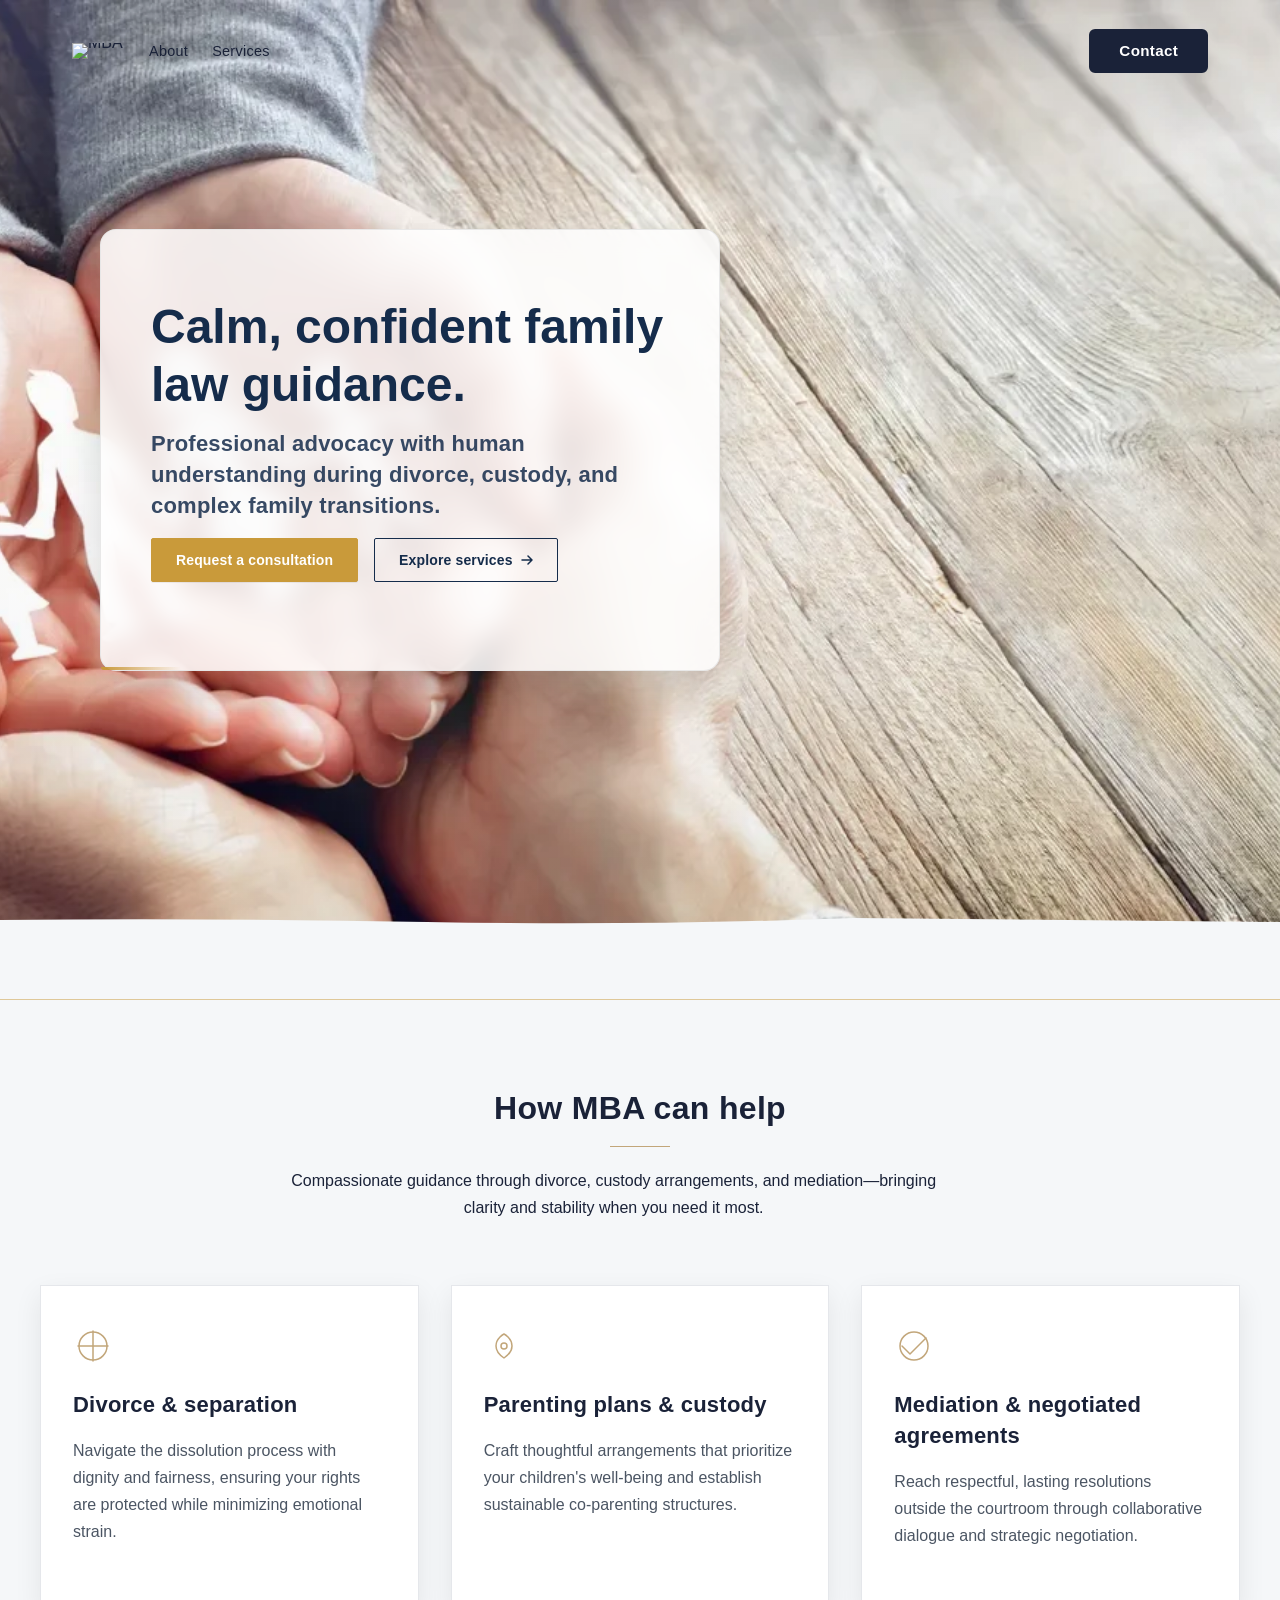
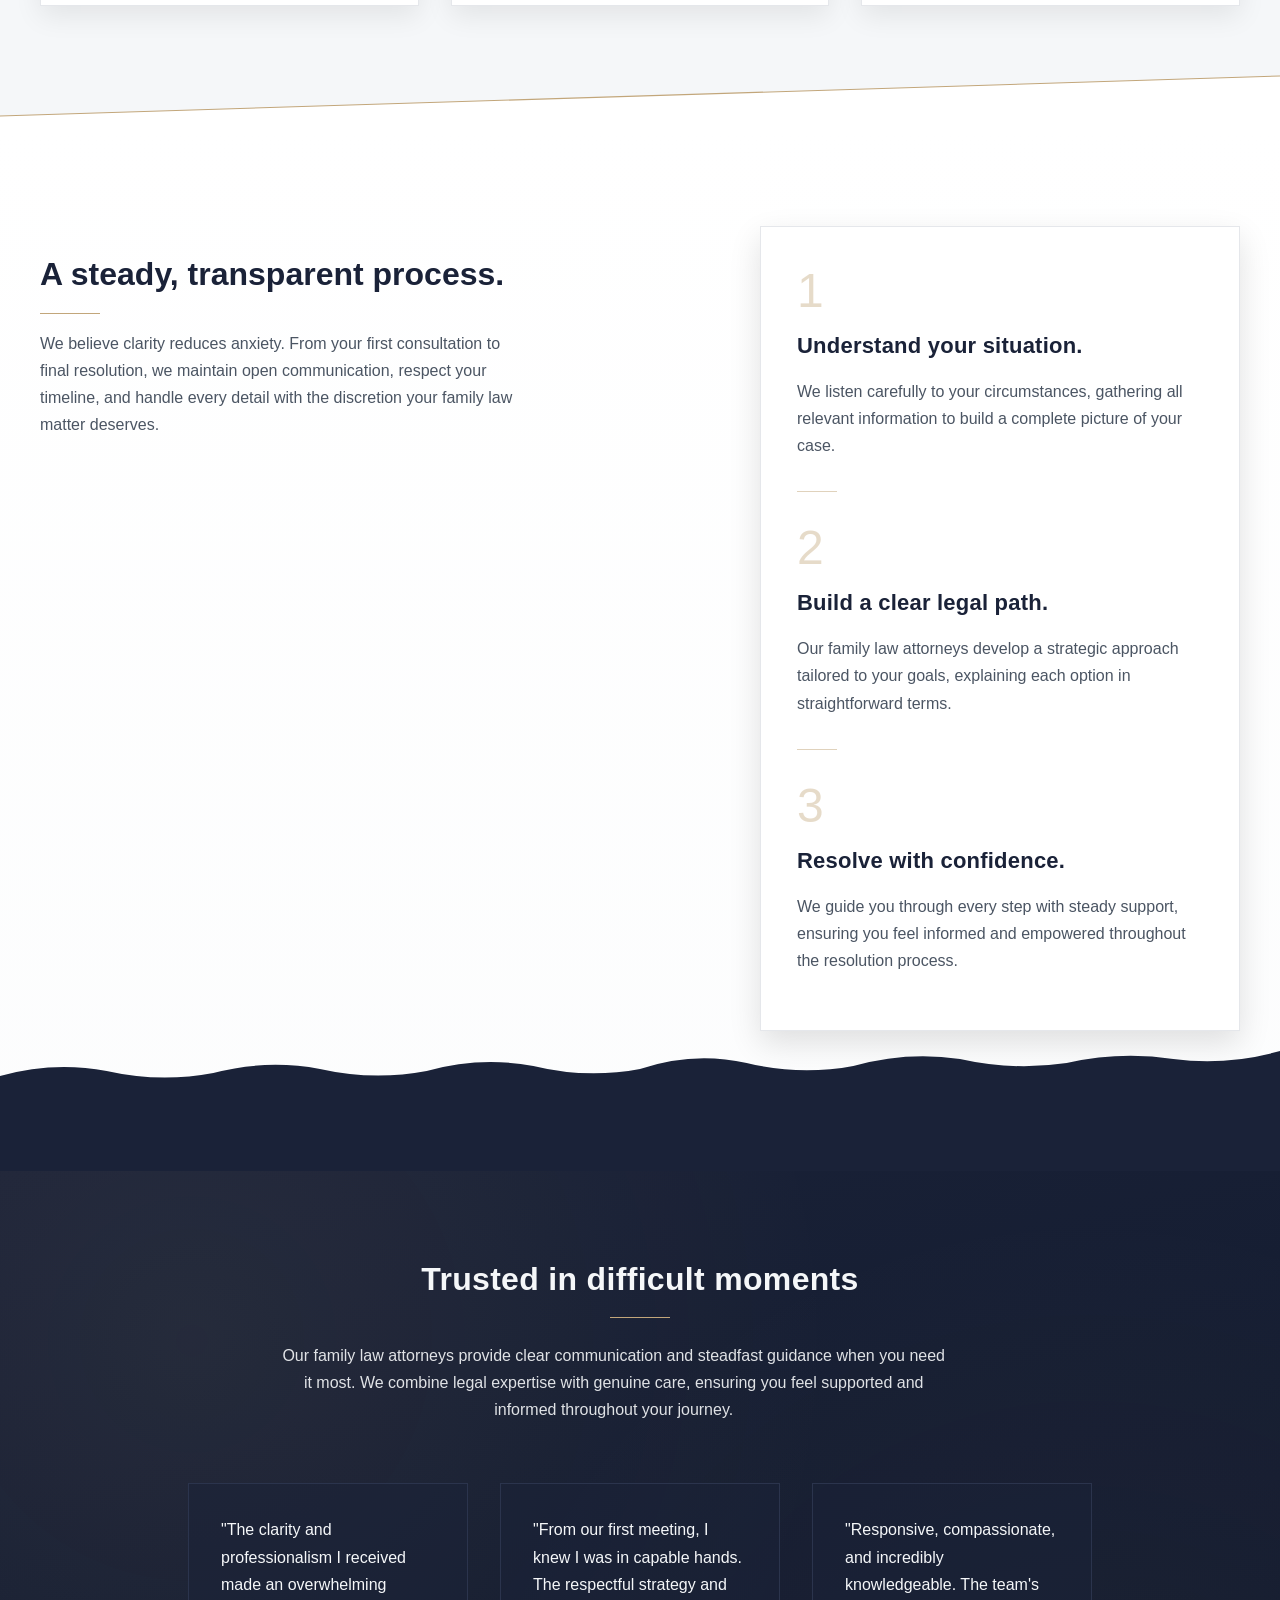
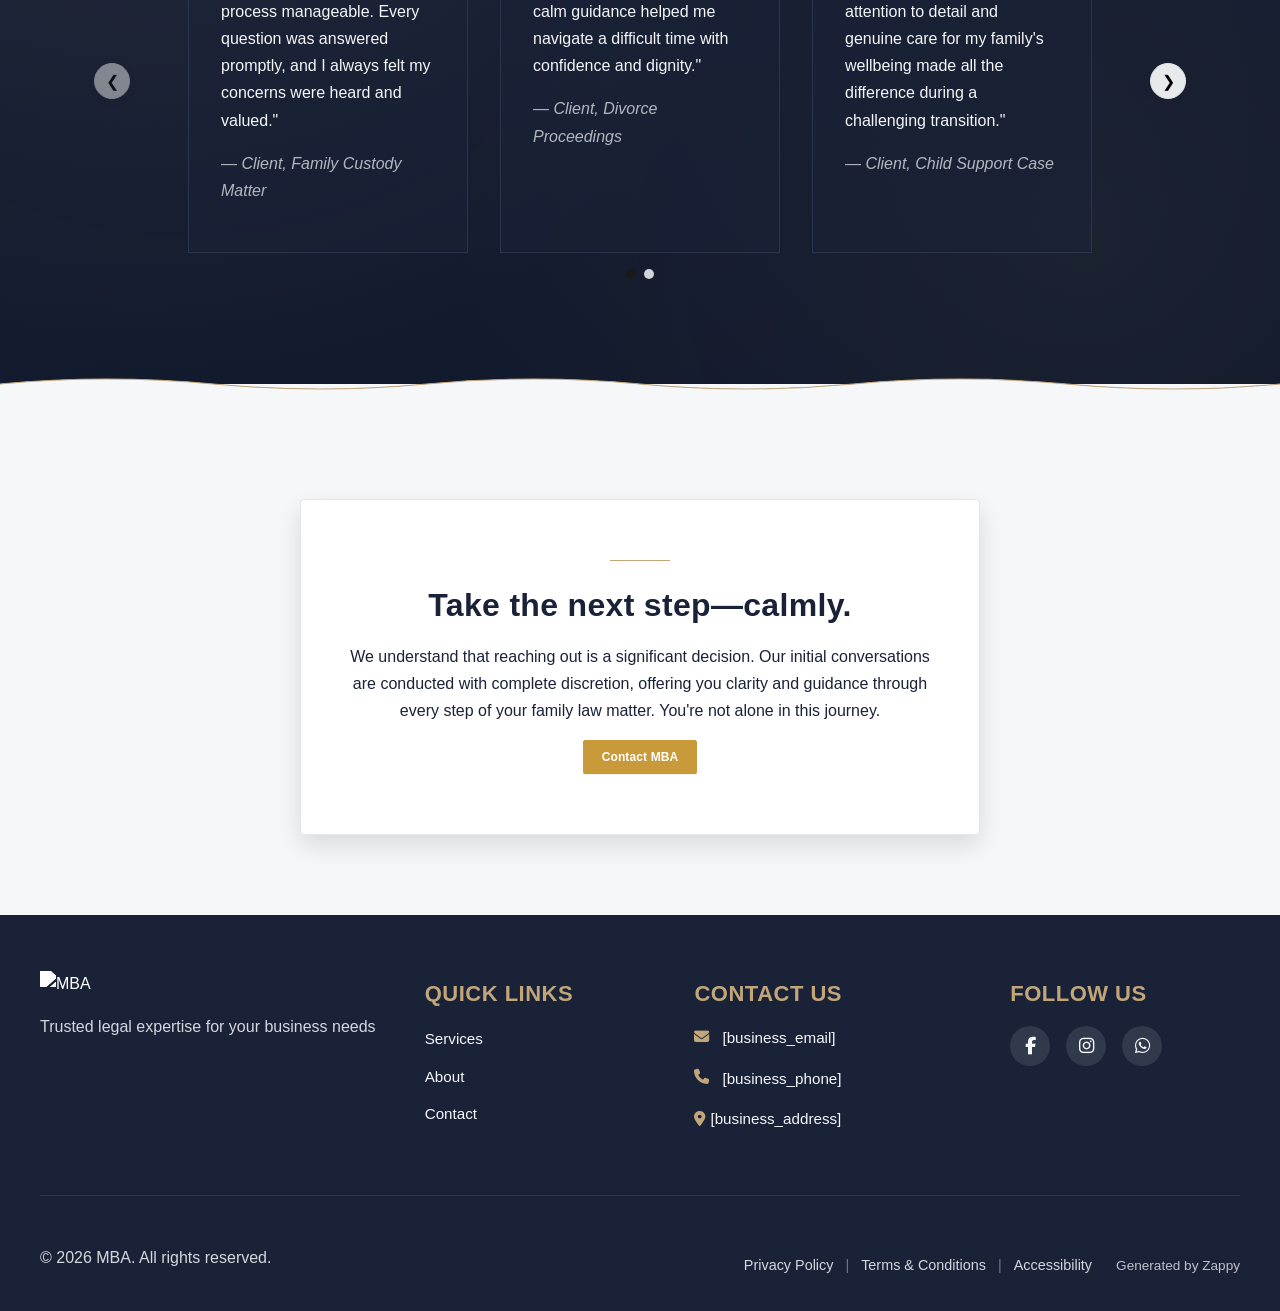
==== commit 57226825: "Background sync: Progressive GitHub Sync" ====
--- a/public/index.html
+++ b/public/index.html
@@ -1 +1 @@
-<!doctype html><html dir="ltr" lang="en"><head><meta charset="UTF-8"><meta content="width=device-width,initial-scale=1" name="viewport"><meta content="index, follow" name="robots"><title>Compassionate Family Law Attorney You Can Trust — MBA</title><meta content="Navigate family legal matters with confidence. MBA provides expert family law attorneys who combine professional excellence with genuine empathy for your unique situation." name="description"><meta content="family law attorney, family law lawyers, family custody lawyer, family legal services, divorce attorney" name="keywords"><link href="/assets/favicon.ico" rel="icon" type="image/x-icon"><link href="/assets/favicon-16x16.png" rel="icon" type="image/png" sizes="16x16"><link href="/assets/favicon-32x32.png" rel="icon" type="image/png" sizes="32x32"><link href="/assets/favicon-48x48.png" rel="icon" type="image/png" sizes="48x48"><link href="/assets/favicon-192x192.png" rel="icon" type="image/png" sizes="192x192"><link href="/assets/favicon-512x512.png" rel="icon" type="image/png" sizes="512x512"><link href="/assets/apple-touch-icon.png" rel="apple-touch-icon"><script>!function(){"use strict";var t="0f9f8397-a9c9-483f-95fe-36661cc1593b",e="https://api.zappy5.com/api/analytics/track",a=18e5,n=2592e6,o=!0,i=!0,r=!0;var s=function(){var e="zappy_visitor_"+t,a=null;try{if(a=localStorage.getItem(e)){var o=JSON.parse(a),i=Date.now();if(i-o.created<n)return o.lastSeen=i,localStorage.setItem(e,JSON.stringify(o)),o.id}}catch(t){console.warn("Zappy Analytics: LocalStorage not available")}var r="zv_"+Date.now()+"_"+Math.random().toString(36).substr(2,9);try{localStorage.setItem(e,JSON.stringify({id:r,created:Date.now(),lastSeen:Date.now()}))}catch(t){}return r}(),c=function(){var e="zappy_session_"+t,n=null;try{if(n=sessionStorage.getItem(e)){var o=JSON.parse(n),i=Date.now();if(i-o.timestamp<a)return o.timestamp=i,sessionStorage.setItem(e,JSON.stringify(o)),o.id}}catch(t){console.warn("Zappy Analytics: SessionStorage not available")}var r="zs_"+Date.now()+"_"+Math.random().toString(36).substr(2,9);try{sessionStorage.setItem(e,JSON.stringify({id:r,timestamp:Date.now()}))}catch(t){}return r}();function l(a,n){n=n||{};var o={website_id:t,event_type:a,page_path:window.location.pathname,referrer:document.referrer||"direct",visitor_id:s,session_id:c,metadata:n};if(navigator.sendBeacon){var i=new Blob([JSON.stringify(o)],{type:"application/json"});navigator.sendBeacon(e,i)}else fetch(e,{method:"POST",headers:{"Content-Type":"application/json"},body:JSON.stringify(o),keepalive:!0}).catch(function(t){console.warn("Zappy Analytics: Failed to track event",t)})}o&&l("pageview",{title:document.title,url:window.location.href}),i&&document.addEventListener("click",function(t){var e=t.target;if("BUTTON"===e.tagName||e.closest("button")){var a="BUTTON"===e.tagName?e:e.closest("button");l("click",{element:"button",text:a.textContent.trim().substring(0,100),id:a.id||null,class:a.className||null})}else if("A"===e.tagName||e.closest("a")){var n="A"===e.tagName?e:e.closest("a");l("navigation",{element:"link",text:n.textContent.trim().substring(0,100),href:n.href,external:n.hostname!==window.location.hostname})}},!0),r&&document.addEventListener("submit",function(t){var e=t.target;l("form_submit",{form_id:e.id||null,form_name:e.name||null,form_action:e.action||null,form_method:e.method||"GET"})},!0);var m=Date.now();window.addEventListener("beforeunload",function(){l("page_unload",{time_on_page:Math.floor((Date.now()-m)/1e3),page_path:window.location.pathname})}),window.zappyAnalytics={track:l,getVisitorId:function(){return s},getSessionId:function(){return c}}}()</script><meta content="Compassionate Family Law Attorney You Can Trust — MBA" property="og:title"><meta content="Navigate family legal matters with confidence. MBA provides expert family law attorneys who combine professional excellence with genuine empathy for your unique situation." property="og:description"><meta content="website" property="og:type"><meta content="en_US" property="og:locale"><meta content="summary_large_image" name="twitter:card"><meta content="Compassionate Family Law Attorney You Can Trust — MBA" name="twitter:title"><meta content="Navigate family legal matters with confidence. MBA provides expert family law attorneys who combine professional excellence with genuine empathy for your unique situation." name="twitter:description"><link href="https://cdnjs.cloudflare.com/ajax/libs/font-awesome/6.4.0/css/all.min.css" rel="stylesheet"><link href="/assets/favicon.ico" rel="icon" type="image/x-icon"><link href="/assets/favicon-16x16.png" rel="icon" type="image/png" sizes="16x16"><link href="/assets/favicon-32x32.png" rel="icon" type="image/png" sizes="32x32"><link href="/assets/favicon-48x48.png" rel="icon" type="image/png" sizes="48x48"><link href="/assets/favicon-192x192.png" rel="icon" type="image/png" sizes="192x192"><link href="/assets/favicon-512x512.png" rel="icon" type="image/png" sizes="512x512"><link href="/assets/apple-touch-icon.png" rel="apple-touch-icon"><link href="https://cdn.jsdelivr.net/npm/vanilla-cookieconsent@3/dist/cookieconsent.css" rel="stylesheet"><script src="https://cdn.jsdelivr.net/npm/vanilla-cookieconsent@3/dist/cookieconsent.umd.js"></script><script src="https://cdn.jsdelivr.net/gh/mickidum/acc_toolbar/acctoolbar/acctoolbar.min.js"></script><style data-zappy-section-v2-css="true">.home-Hero-section{position:relative;width:100%;min-height:100vh;display:flex;align-items:center;justify-content:flex-start;overflow:visible;padding-bottom:100px;background-color:var(--bg-light);color:var(--text-dark)}.home-Hero-section__background{position:absolute;top:0;left:0;width:100%;height:100%;background-size:cover;background-position:center;background-repeat:no-repeat;z-index:0}.home-Hero-section__background::after{content:'';position:absolute;top:0;left:0;width:100%;height:100%;background:linear-gradient(180deg,rgba(255,255,255,.1) 0,rgba(255,255,255,0) 40%,rgba(14,31,54,.06) 100%);z-index:1}.home-Hero-section__container{position:relative;z-index:10;width:100%;max-width:1200px;margin:0 auto;padding:0 60px;display:flex;align-items:center;min-height:100vh}.home-Hero-section__content-card{position:relative;background:rgba(255,255,255,.86);backdrop-filter:blur(12px);-webkit-backdrop-filter:blur(12px);border:1px solid rgba(230,230,230,.9);border-radius:16px;padding:60px 50px;max-width:620px;box-shadow:0 18px 40px rgba(0,0,0,.14);color:var(--text-dark)}.home-Hero-section__card-accent{position:absolute;bottom:0;left:0;width:80px;height:3px;background:linear-gradient(90deg,#c99a3a 0,rgba(201,154,58,0) 100%);border-radius:0 0 0 16px}.home-Hero-section__headline{font-family:Georgia,'Times New Roman',Times,serif;font-size:44px;font-weight:500;line-height:1.15;letter-spacing:0;color:#152c4b;margin:0 0 24px 0}.home-Hero-section__subheadline{font-family:Georgia,'Times New Roman',Times,serif;font-size:18px;font-weight:600;line-height:1.5;color:#152c4b;margin:0 0 32px 0;opacity:.85}.home-Hero-section__cta-group{display:flex;align-items:center;gap:16px;margin-bottom:28px;flex-wrap:wrap}.home-Hero-section__btn{display:inline-flex;align-items:center;gap:8px;padding:14px 24px;border-radius:2px;font-family:Georgia,'Times New Roman',Times,serif;font-size:14px;font-weight:600;letter-spacing:.01em;line-height:1;text-decoration:none;transition:all .2s ease;cursor:pointer;white-space:nowrap}.home-Hero-section__btn--primary{background:#c99a3a;color:#fff;border:1px solid #c99a3a;box-shadow:0 1px 0 rgba(0,0,0,.06)}.home-Hero-section__btn--primary:hover{background:#b8892c;border-color:#b8892c;transform:translateY(-2px);box-shadow:0 4px 12px rgba(201,154,58,.3)}.home-Hero-section__btn--secondary{background:0 0;color:#152c4b;border:1px solid #152c4b}.home-Hero-section__btn--secondary:hover{background:rgba(21,44,75,.05);transform:translateY(-2px);box-shadow:0 4px 12px rgba(21,44,75,.15)}.home-Hero-section__btn-icon{width:12px;height:12px;transition:transform .2s ease}.home-Hero-section__btn--secondary:hover .home-Hero-section__btn-icon{transform:translateX(3px)}.home-Hero-section__micro-line{font-family:Georgia,'Times New Roman',Times,serif;font-size:13px;font-weight:500;line-height:1.6;color:#6b7280;margin:0;padding-top:24px;border-top:1px solid rgba(201,154,58,.2)}.home-Hero-section__divider-wrapper{position:absolute;bottom:0;left:0;width:100%;height:100px;pointer-events:none;z-index:5}.home-Hero-section__divider-wrapper svg{display:block;width:100%;height:100%}@media (max-width:768px){.home-Hero-section{min-height:100vh;padding-top:100px;padding-bottom:80px}.home-Hero-section__container{padding:0 20px;min-height:auto}.home-Hero-section__content-card{padding:40px 28px;max-width:100%;border-radius:12px}.home-Hero-section__headline{font-size:32px;line-height:1.2;margin-bottom:18px}.home-Hero-section__subheadline{font-size:16px;line-height:1.5;margin-bottom:24px}.home-Hero-section__cta-group{flex-direction:column;align-items:stretch;gap:12px;margin-bottom:24px}.home-Hero-section__btn{justify-content:center;width:100%;padding:14px 20px}.home-Hero-section__micro-line{font-size:12px;padding-top:20px}.home-Hero-section__divider-wrapper{height:80px}}</style><style id="zappy-cta-mobile-style">@media (min-width:769px){.nav-cta-item-mobile{display:none!important}}@media (max-width:768px){.nav-cta-item-mobile{display:list-item!important}}</style><style id="zappy-nested-menu-style">@media (min-width:769px){#navMenu,.nav-menu{align-items:center!important}}#navMenu>li>.menu-group-title,.nav-menu>li>.menu-group-title{display:inline-block!important;padding:.5rem 1rem!important;color:var(--nav-color)!important;font-weight:500!important;line-height:1.7!important;cursor:default!important;user-select:none!important;vertical-align:middle!important;text-decoration:none!important;margin:0!important;transition:color .3s ease!important}#navMenu>li>.menu-group-title:hover,.nav-menu>li>.menu-group-title:hover{color:var(--nav-hover-color)!important}li:has(.menu-group-title):hover>.sub-menu{opacity:1!important;visibility:visible!important;transform:translateY(0)!important;pointer-events:auto!important}.zappy-hidden-menu-item,li:has(.menu-group-title):hover>.sub-menu .zappy-hidden-menu-item{display:none!important;opacity:0!important;visibility:hidden!important;pointer-events:none!important}.sub-menu:hover{opacity:1!important;visibility:visible!important;pointer-events:auto!important}.nav-menu .sub-menu,.navbar .sub-menu,nav .sub-menu{display:block!important;position:absolute!important;top:100%;left:0;right:auto;min-width:200px;background:#fff;box-shadow:0 4px 12px rgba(0,0,0,.15);border-radius:8px;padding:8px 0;margin-top:0;opacity:0!important;visibility:hidden!important;transform:translateY(-10px);transition:opacity .3s ease,transform .3s ease,visibility .3s;z-index:1000;list-style:none;pointer-events:none}[dir=rtl] .nav-menu .sub-menu,[dir=rtl] .navbar .sub-menu,[dir=rtl] nav .sub-menu,html[lang=ar] .nav-menu .sub-menu,html[lang=ar] .navbar .sub-menu,html[lang=ar] nav .sub-menu,html[lang=he] .nav-menu .sub-menu,html[lang=he] .navbar .sub-menu,html[lang=he] nav .sub-menu{left:auto;right:0}.nav-menu li:hover>.sub-menu,.navbar li:hover>.sub-menu,nav li:hover>.sub-menu{opacity:1!important;visibility:visible!important;transform:translateY(0)!important;pointer-events:auto!important}.nav-menu li:has(.sub-menu),.navbar li:has(.sub-menu),nav li:has(.sub-menu){position:relative}.sub-menu li{list-style:none;margin:0;padding:0}.sub-menu .menu-group-title,.sub-menu a{display:block!important;padding:10px 12px!important;color:#333!important;font-weight:600!important;text-decoration:none;transition:background-color .2s;white-space:nowrap;cursor:default}.sub-menu a:hover{background-color:#f5f5f5}#navMenu>li>.menu-group-title,.nav-menu>li>.menu-group-title{display:inline-block!important;padding:.5rem 1rem!important;color:var(--nav-color)!important;font-weight:500!important;line-height:1.7!important;cursor:default!important;user-select:none!important;vertical-align:middle!important;text-decoration:none!important;margin:0!important;transition:color .3s ease!important}#navMenu>li>.menu-group-title:hover,.nav-menu>li>.menu-group-title:hover{color:var(--nav-hover-color)!important;background-color:transparent!important}@media (max-width:768px){.nav-menu .sub-menu,.navbar .sub-menu,nav .sub-menu{position:static!important;transform:none!important;box-shadow:none!important;background:0 0!important;margin-top:0!important;max-height:0;overflow:hidden;opacity:0;visibility:hidden;transition:max-height .3s ease,opacity .3s ease,visibility .3s ease,padding .3s ease;padding:0!important;border-radius:0!important}.sub-menu.mobile-expanded{max-height:500px!important;opacity:1!important;visibility:visible!important;padding:8px 0 8px 16px!important}[dir=rtl] .sub-menu.mobile-expanded,html[lang=ar] .sub-menu.mobile-expanded,html[lang=he] .sub-menu.mobile-expanded{padding:8px 16px 8px 0!important}.nav-menu li:hover>.sub-menu,.navbar li:hover>.sub-menu,nav li:hover>.sub-menu{opacity:0;visibility:hidden;pointer-events:none}.nav-menu li>.sub-menu.mobile-expanded,.navbar li>.sub-menu.mobile-expanded,nav li>.sub-menu.mobile-expanded{opacity:1!important;visibility:visible!important;pointer-events:auto!important}.sub-menu a{padding:10px 0!important;display:block!important;font-size:14px!important}.sub-menu a:hover{background-color:transparent!important}.nav-menu li:has(.sub-menu),.navbar li:has(.sub-menu),nav li:has(.sub-menu){display:flex!important;flex-wrap:wrap!important;align-items:center!important;position:relative!important;min-height:44px!important}#navMenu>li>.menu-group-title,.nav-menu li:has(.sub-menu)>a,.nav-menu>li>.menu-group-title,.navbar li:has(.sub-menu)>a,nav li:has(.sub-menu)>a{flex:1!important;min-width:0!important}#navMenu>li>.menu-group-title,.nav-menu>li>.menu-group-title{padding:0!important;line-height:inherit!important}.nav-menu li:has(.sub-menu)>.sub-menu,.navbar li:has(.sub-menu)>.sub-menu,nav li:has(.sub-menu)>.sub-menu{flex-basis:100%!important;width:100%!important}#navMenu li:has(.sub-menu)>a [class*=arrow],#navMenu li:has(.sub-menu)>a [class*=chevron],.nav-menu li:has(.sub-menu)>a .fa-angle-down,.nav-menu li:has(.sub-menu)>a .fa-chevron-down,.nav-menu li:has(.sub-menu)>a [class*=arrow],.nav-menu li:has(.sub-menu)>a [class*=chevron],nav li:has(.sub-menu)>a [class*=arrow],nav li:has(.sub-menu)>a [class*=chevron]{display:none!important;visibility:hidden!important}.mobile-submenu-toggle{display:flex!important;align-items:center!important;justify-content:center!important;width:44px!important;height:auto!important;background:0 0!important;border:none!important;cursor:pointer!important;padding:0!important;margin:0!important;position:static!important;flex-shrink:0!important;align-self:stretch!important;z-index:2!important;-webkit-tap-highlight-color:transparent}.mobile-submenu-toggle::after{content:''!important;display:block!important;width:0!important;height:0!important;border-left:6px solid transparent!important;border-right:6px solid transparent!important;border-top:7px solid currentColor!important;transition:transform .3s ease!important}.mobile-submenu-toggle.expanded::after{transform:rotate(180deg)!important}}@media (min-width:769px){.mobile-submenu-toggle{display:none!important}}</style><script id="zappy-mobile-menu-script">!function(){function e(){if(window.innerWidth>768)return document.querySelectorAll(".mobile-submenu-toggle").forEach(e=>e.remove()),document.querySelectorAll(".sub-menu.mobile-expanded").forEach(e=>{e.classList.remove("mobile-expanded")}),void console.log("[MOBILE MENU] Desktop mode - cleanup done");console.log("[MOBILE MENU] Initializing mobile menu toggles...");const e=document.querySelectorAll(".nav-menu li:has(.sub-menu), nav li:has(.sub-menu), .navbar li:has(.sub-menu), #navMenu li:has(.sub-menu)");console.log("[MOBILE MENU] Found",e.length,"items with submenus"),e.forEach(function(e){if(e.querySelector(".mobile-submenu-toggle"))return;const t=e.querySelector(".sub-menu"),n=e.querySelector(":scope > a")||e.querySelector(":scope > .menu-group-title");if(!t||!n)return;const o=document.createElement("button");o.className="mobile-submenu-toggle",o.setAttribute("aria-label","Toggle submenu"),o.setAttribute("type","button"),n.insertAdjacentElement("afterend",o),console.log("[MOBILE MENU] Created toggle button for:",n.textContent?.trim()),o.addEventListener("click",function(e){e.preventDefault(),e.stopPropagation();const n=t.classList.contains("mobile-expanded");document.querySelectorAll(".sub-menu.mobile-expanded").forEach(function(e){if(e!==t){e.classList.remove("mobile-expanded");const t=e.parentElement.querySelector(".mobile-submenu-toggle");t&&t.classList.remove("expanded")}}),t.classList.toggle("mobile-expanded"),o.classList.toggle("expanded"),console.log("[MOBILE MENU] Toggled submenu:",n?"collapsed":"expanded")})})}let t;"loading"===document.readyState?document.addEventListener("DOMContentLoaded",e):e(),window.addEventListener("resize",function(){clearTimeout(t),t=setTimeout(e,250)});const n=new MutationObserver(function(t){t.forEach(function(t){if("attributes"===t.type&&"class"===t.attributeName){const n=t.target;(n.classList.contains("active")||"none"!==n.style.display)&&(console.log("[MOBILE MENU] Mobile menu became visible, re-initializing..."),setTimeout(e,100))}})});document.querySelectorAll(".mobile-menu, .nav-menu, #navMenu").forEach(function(e){n.observe(e,{attributes:!0,attributeFilter:["class","style"]})})}()</script><link href="/styles.css" rel="stylesheet"><style id="zappy-widget-visibility">#mic-access-tool-box,#mic-access-tool-general-button,#mic-init-access-tool #mic-access-tool-box,#mic-init-access-tool #mic-access-tool-general-button,#mic-init-access-tool .mic-access-tool-general-button,._access-icon,._access-menu,.mic-access-tool-box,.mic-access-tool-general-button,div[id*=mic-access-tool-box]{display:none!important;visibility:hidden!important;opacity:0!important;pointer-events:none!important}</style></head><body><nav class="navbar"><button aria-label="Menu" class="mobile-toggle" id="mobileToggle"><svg viewBox="0 0 24 24" fill="none" height="24" width="24" class="hamburger-icon"><path d="M3 12h18M3 6h18M3 18h18" stroke="currentColor" stroke-width="2" stroke-linecap="round"></path></svg><svg viewBox="0 0 24 24" fill="none" height="24" width="24" class="close-icon" style="display:none"><path d="M18 6L6 18M6 6l12 12" stroke="currentColor" stroke-width="2" stroke-linecap="round"></path></svg></button><button aria-label="Call" class="phone-header-btn"><svg viewBox="0 0 24 24" fill="currentColor" height="20" width="20"><path d="M22 16.92v3a2 2 0 0 1-2.18 2 19.79 19.79 0 0 1-8.63-3.07 19.5 19.5 0 0 1-6-6 19.79 19.79 0 0 1-3.07-8.67A2 2 0 0 1 4.11 2h3a2 2 0 0 1 2 1.72 12.84 12.84 0 0 0 .7 2.81 2 2 0 0 1-.45 2.11L8.09 9.91a16 16 0 0 0 6 6l1.27-1.27a2 2 0 0 1 2.11-.45 12.84 12.84 0 0 0 2.81.7A2 2 0 0 1 22 16.92z"></path></svg></button><div class="nav-container"><div class="nav-brand"><a href="/" class="logo-link"><img alt="MBA" class="logo" src="/assets/mba-legal-services-logo.webp"></a></div><ul class="nav-menu" id="navMenu"><li><a href="/about">About</a></li><li><a href="/services">Services</a></li><li class="nav-cta-item-mobile"><a href="/contact">Contact</a></li></ul><div class="nav-cta-container"><a href="/contact" class="nav-cta-btn">Contact</a></div></div></nav><main><section class="home-Hero-section" data-layout-spec="Home-Hero" data-hero-type="fullscreen-scrim" data-zappy-bg-color="#f5f7f9" data-zappy-bg-image="assets/business-general-hero-upload-1772632658972.webp" data-zappy-bg-overlay-color="#000000" data-zappy-bg-overlay-opacity="30" data-zappy-bg-type="image" data-zappy-bg-video-type="" data-zappy-bg-video-url="" data-zappy-section="true" id="zappy-section-0" style="cursor:url(&quot;data:image/svg+xml,%3Csvg width='18' height='18' viewBox='0 0 50 50' fill='none' xmlns='http://www.w3.org/2000/svg'%3E%3Cpath d='M29.2344 9.93125L4.87351 34.2922C4.67351 34.4922 4.52976 34.7437 4.46101 35.0203L1.60789 46.4984C1.47664 47.0312 1.63289 47.5922 2.02039 47.9797C2.40945 48.3688 2.97351 48.5219 3.50164 48.3922L14.9798 45.5406C15.2548 45.4719 15.5063 45.3297 15.7079 45.1281L40.0688 20.7672L29.2344 9.93125Z' fill='%23FF0083'/%3E%3Cpath d='M46.1937 3.80781C43.2062 0.820311 38.3468 0.820311 35.3578 3.80781L31.4421 7.72344L42.2781 18.5594L46.1937 14.6437C49.1812 11.6547 49.1812 6.79531 46.1937 3.80781Z' fill='%23FF0083'/%3E%3C/svg%3E&quot;) 2 13,pointer!important;background-image:linear-gradient(rgba(0,0,0,.3),rgba(0,0,0,.3)),url(&quot;assets/business-general-hero-upload-1772632658972.webp&quot;);--zappy-bg-overlay:rgba(0, 0, 0, 0.3);--zappy-bg-image:url(&quot;assets/business-general-hero-upload-1772632658972.webp&quot;);background-size:cover;background-position:center center;background-repeat:no-repeat;position:relative;overflow:hidden;--zappy-bg-color:#f5f7f9"><div class="home-Hero-section__background" style="background-image:url(&quot;assets/business-general-hero-upload-1772632714569.webp&quot;)!important;background-size:cover;background-position:30% 50%!important"></div><div class="home-Hero-section__container"><div class="home-Hero-section__content-card"><h1 class="home-Hero-section__headline">Calm, confident family law guidance.</h1><h3 class="home-Hero-section__subheadline">Professional advocacy with human understanding during divorce, custody, and complex family transitions.</h3><div class="home-Hero-section__cta-group"><a href="/contact" class="home-Hero-section__btn home-Hero-section__btn--primary" data-element-id="btn-1772632636705-feakys06b" data-element-type="button" data-native-element="true">Request a consultation</a><a href="/services" class="home-Hero-section__btn home-Hero-section__btn--secondary" data-element-id="btn-1772632636705-72h9jgge4" data-element-type="button" data-native-element="true"><span class="home-Hero-section__btn-text">Explore services</span><svg viewBox="0 0 12 12" xmlns="http://www.w3.org/2000/svg" fill="none" height="12" width="12" class="home-Hero-section__btn-icon"><path d="M1 6h10M7 2l4 4-4 4" stroke="currentColor" stroke-width="1.5" stroke-linecap="round" stroke-linejoin="round"></path></svg></a></div><p class="home-Hero-section__micro-line" data-element-id="move-1772632696330-m5fz0gzu">Clear, discreet, and responsive communication.</p><div class="home-Hero-section__card-accent"></div></div></div><div class="home-Hero-section__divider-wrapper"><svg viewBox="0 0 1200 100" xmlns="http://www.w3.org/2000/svg" aria-hidden="true" data-no-icon-edit="true" preserveAspectRatio="none"><defs><linearGradient id="marbleFade" x1="0%" x2="0%" y1="0%" y2="100%"><stop offset="0%" style="stop-color:#D9D9D9;stop-opacity:0.4"></stop><stop offset="100%" style="stop-color:#F2F2F2;stop-opacity:1"></stop></linearGradient></defs><path d="M0,100 L0,20 Q200,18 400,22 T800,18 Q1000,20 1200,22 L1200,100 Z" fill="var(--bg-light)"></path><line stroke="#C99A3A" stroke-width="1" x1="0" x2="1200" y1="100" y2="100"></line></svg></div></section><section class="home-services-section" data-layout-spec="Home-services"><div class="home-services-container"><div class="home-services-intro"><h2>How MBA can help</h2><div class="home-services-divider-line"></div><p>Compassionate guidance through divorce, custody arrangements, and mediation—bringing clarity and stability when you need it most.</p></div><div class="home-services-grid"><article class="home-services-card"><div class="home-services-icon-wrapper"><svg viewBox="0 0 40 40" xmlns="http://www.w3.org/2000/svg" fill="none" height="40" width="40" data-element-type="icon" data-icon-type="svg"><path d="M20 5L20 35M5 20L35 20" stroke="currentColor" stroke-width="1.5" stroke-linecap="round"></path><circle cx="20" cy="20" fill="none" r="14" stroke="currentColor" stroke-width="1.5"></circle></svg></div><h3>Divorce &amp; separation</h3><p>Navigate the dissolution process with dignity and fairness, ensuring your rights are protected while minimizing emotional strain.</p></article><article class="home-services-card"><div class="home-services-icon-wrapper"><svg viewBox="0 0 40 40" xmlns="http://www.w3.org/2000/svg" fill="none" height="40" width="40" data-element-type="icon" data-icon-type="svg"><path d="M20 8C20 8 12 12 12 20C12 24 14 28 20 32C26 28 28 24 28 20C28 12 20 8 20 8Z" stroke="currentColor" stroke-width="1.5" stroke-linejoin="round" fill="none"></path><circle cx="20" cy="20" fill="none" r="3" stroke="currentColor" stroke-width="1.5"></circle></svg></div><h3>Parenting plans &amp; custody</h3><p>Craft thoughtful arrangements that prioritize your children's well-being and establish sustainable co-parenting structures.</p></article><article class="home-services-card"><div class="home-services-icon-wrapper"><svg viewBox="0 0 40 40" xmlns="http://www.w3.org/2000/svg" fill="none" height="40" width="40" data-element-type="icon" data-icon-type="svg"><path d="M8 20L16 28L32 12" stroke="currentColor" stroke-width="1.5" stroke-linecap="round" stroke-linejoin="round"></path><circle cx="20" cy="20" fill="none" r="14" stroke="currentColor" stroke-width="1.5"></circle></svg></div><h3>Mediation &amp; negotiated agreements</h3><p>Reach respectful, lasting resolutions outside the courtroom through collaborative dialogue and strategic negotiation.</p></article></div></div><div class="home-services-divider-wrapper"><svg viewBox="0 0 1200 60" xmlns="http://www.w3.org/2000/svg" aria-hidden="true" data-no-icon-edit="true" preserveAspectRatio="none"><defs><linearGradient id="home-services-divider-stroke" x1="0%" x2="100%" y1="0%" y2="0%"><stop offset="0%" style="stop-color:var(--accent)"></stop><stop offset="50%" style="stop-color:var(--accent);stop-opacity:1"></stop><stop offset="100%" style="stop-color:var(--accent)"></stop></linearGradient></defs><path d="M0,60 L0,50 L1200,10 L1200,60 Z" fill="#FFFFFF"></path><line stroke="url(#home-services-divider-stroke)" stroke-width="1" x1="0" x2="1200" y1="50" y2="10"></line></svg></div></section><section class="home-process-section" data-layout-spec="Home-process"><div class="home-process-container"><div class="home-process-content"><div class="home-process-text-column"><h2>A steady, transparent process.</h2><p>We believe clarity reduces anxiety. From your first consultation to final resolution, we maintain open communication, respect your timeline, and handle every detail with the discretion your family law matter deserves.</p></div><div class="home-process-steps-column"><div class="home-process-steps-panel"><div class="home-process-step"><div class="home-process-step-number">1</div><h3>Understand your situation.</h3><p>We listen carefully to your circumstances, gathering all relevant information to build a complete picture of your case.</p></div><div class="home-process-step-divider"></div><div class="home-process-step"><div class="home-process-step-number">2</div><h3>Build a clear legal path.</h3><p>Our family law attorneys develop a strategic approach tailored to your goals, explaining each option in straightforward terms.</p></div><div class="home-process-step-divider"></div><div class="home-process-step"><div class="home-process-step-number">3</div><h3>Resolve with confidence.</h3><p>We guide you through every step with steady support, ensuring you feel informed and empowered throughout the resolution process.</p></div></div></div></div></div><div class="home-process-divider-wrapper"><svg viewBox="0 0 1200 120" xmlns="http://www.w3.org/2000/svg" aria-hidden="true" data-no-icon-edit="true" preserveAspectRatio="none"><path d="M1200,120 L1200,0 Q1150,15 1100,8 Q1050,0 1000,12 Q950,20 900,8 Q850,0 800,15 Q750,25 700,12 Q650,0 600,18 Q550,28 500,15 Q450,5 400,20 Q350,30 300,18 Q250,8 200,22 Q150,32 100,20 Q50,10 0,25 L0,120 Z" fill="#1a2238"></path></svg></div></section><section class="home-testimonials-section" data-layout-spec="Home-testimonials"><div class="home-testimonials-container"><div class="home-testimonials-intro"><h2>Trusted in difficult moments</h2><div class="home-testimonials-rule"></div><p>Our family law attorneys provide clear communication and steadfast guidance when you need it most. We combine legal expertise with genuine care, ensuring you feel supported and informed throughout your journey.</p></div><div class="home-testimonials-grid zappy-carousel-active zappy-carousel-container zappy-carousel-mode zappy-preserve-css-grid" style="grid-template-columns:534px 534px;position:relative;display:block" data-original-gap="32px" data-original-item-width="534" data-zappy-auto-grid="true" data-zappy-display-mode="carousel" id="zappy-auto-grid-1772632493931-l0xetg"><div class="home-testimonial-card" style="flex:0 0 280px;width:280px;min-width:280px;max-width:280px"><p class="zappy-editable home-testimonial-quote">"The clarity and professionalism I received made an overwhelming process manageable. Every question was answered promptly, and I always felt my concerns were heard and valued."</p><p class="zappy-editable home-testimonial-attribution">— Client, Family Custody Matter</p></div><div class="home-testimonial-card" style="flex:0 0 280px;width:280px;min-width:280px;max-width:280px"><p class="zappy-editable home-testimonial-quote">"From our first meeting, I knew I was in capable hands. The respectful strategy and calm guidance helped me navigate a difficult time with confidence and dignity."</p><p class="zappy-editable home-testimonial-attribution">— Client, Divorce Proceedings</p></div><div class="home-testimonial-card" style="flex:0 0 280px;width:280px;min-width:280px;max-width:280px"><p class="zappy-editable home-testimonial-quote">"Responsive, compassionate, and incredibly knowledgeable. The team's attention to detail and genuine care for my family's wellbeing made all the difference during a challenging transition."</p><p class="zappy-editable home-testimonial-attribution">— Client, Child Support Case</p></div><div class="home-testimonial-card" style="flex:0 0 280px;width:280px;min-width:280px;max-width:280px"><p class="zappy-editable home-testimonial-quote">"I appreciated the honest advice and steady presence throughout my case. The communication was exceptional, and I always felt informed about next steps and what to expect."</p><p class="zappy-editable home-testimonial-attribution">— Client, Property Settlement</p></div></div></div><div class="home-testimonials-divider-wrapper"><svg viewBox="0 0 1200 80" xmlns="http://www.w3.org/2000/svg" aria-hidden="true" data-no-icon-edit="true" preserveAspectRatio="none"><path d="M0,80 L0,45 Q100,35 200,45 T400,45 Q500,35 600,45 T800,45 Q900,35 1000,45 T1200,45 L1200,80 Z" fill="var(--bg-light)"></path><path d="M0,45 Q100,35 200,45 T400,45 Q500,35 600,45 T800,45 Q900,35 1000,45 T1200,45" stroke="var(--accent)" stroke-width="1" fill="var(--bg-light)"></path></svg></div></section><section class="home-cta-section" data-layout-spec="Home-cta"><div class="home-cta-container"><div class="home-cta-card"><div class="home-cta-rule"></div><h2>Take the next step—calmly.</h2><p>We understand that reaching out is a significant decision. Our initial conversations are conducted with complete discretion, offering you clarity and guidance through every step of your family law matter. You're not alone in this journey.</p><a href="/contact" class="btn-primary">Contact MBA</a></div></div></section></main><footer class="site-footer"><link href="https://cdnjs.cloudflare.com/ajax/libs/font-awesome/6.4.0/css/all.min.css" rel="stylesheet"><div class="footer-container"><div class="footer-top"><div class="footer-column footer-company"><img alt="MBA" class="logo" src="/assets/mba-legal-services-logo.webp"><p class="footer-tagline">Trusted legal expertise for your business needs</p></div><div class="footer-column footer-links"><h3 class="footer-heading">Quick Links</h3><ul class="footer-nav"><li><a href="/services">Services</a></li><li><a href="/about">About</a></li><li><a href="/contact">Contact</a></li></ul></div><div class="footer-column footer-contact"><h3 class="footer-heading">Contact Us</h3><ul class="contact-list"><li><i class="fas fa-envelope"></i><a href="mailto:[business_email]">[business_email]</a></li><li><i class="fas fa-phone"></i><a href="tel:[business_phone]">[business_phone]</a></li><li><a href="/"><i class="fas fa-map-marker-alt"></i><span>[business_address]</span></a></li></ul></div><div class="footer-column footer-social"><h3 class="footer-heading">Follow Us</h3><div class="social-links"><a href="[facebook_handle]" aria-label="Facebook"><i class="fab fa-facebook-f"></i></a><a href="[instagram_handle]" aria-label="Instagram"><i class="fab fa-instagram"></i></a><a href="[whatsapp_handle]" aria-label="WhatsApp"><i class="fab fa-whatsapp"></i></a></div></div></div><div class="footer-bottom"><div class="footer-bottom-left"><p class="copyright">© 2026 MBA. All rights reserved.</p></div><div class="footer-bottom-right"><div class="legal-links"><a href="/privacy">Privacy Policy</a><span class="separator">|</span><a href="/terms">Terms &amp; Conditions</a><span class="separator">|</span><a href="/accessibility">Accessibility</a></div><a href="https://zappy5.com" class="zappy-attribution" target="_blank">Generated by Zappy</a></div></div></div></footer><a href="https://wa.me/[whatsapp_handle]" class="whatsapp-float" aria-label="WhatsApp"><i class="fab fa-whatsapp"></i></a><div data-integration="accessibility:toolbar"></div><script src="/script.js"></script><script id="zappy-mobile-submenu-script">!function(){function e(){if(window.innerWidth>768)return document.querySelectorAll(".mobile-submenu-toggle").forEach(function(e){e.remove()}),void document.querySelectorAll(".sub-menu.mobile-expanded").forEach(function(e){e.classList.remove("mobile-expanded")});document.querySelectorAll(".nav-menu li:has(.sub-menu), nav li:has(.sub-menu), .navbar li:has(.sub-menu), #navMenu li:has(.sub-menu)").forEach(function(e){if(!e.querySelector(".mobile-submenu-toggle")){var t=e.querySelector(".sub-menu"),n=e.querySelector(":scope > a");if(t&&n){var o=document.createElement("button");o.className="mobile-submenu-toggle",o.setAttribute("aria-label","Toggle submenu"),o.setAttribute("type","button"),n.insertAdjacentElement("afterend",o),o.addEventListener("click",function(e){e.preventDefault(),e.stopPropagation(),document.querySelectorAll(".sub-menu.mobile-expanded").forEach(function(e){if(e!==t){e.classList.remove("mobile-expanded");var n=e.parentElement.querySelector(".mobile-submenu-toggle");n&&n.classList.remove("expanded")}}),t.classList.toggle("mobile-expanded"),o.classList.toggle("expanded")})}}})}var t;"loading"===document.readyState?document.addEventListener("DOMContentLoaded",e):e(),window.addEventListener("resize",function(){clearTimeout(t),t=setTimeout(e,250)});var n=new MutationObserver(function(t){t.forEach(function(t){if("attributes"===t.type){var n=t.target;n.classList&&(n.classList.contains("active")||n.classList.contains("open"))&&setTimeout(e,100)}})});setTimeout(function(){document.querySelectorAll(".mobile-menu, .nav-menu, #navMenu, nav").forEach(function(e){n.observe(e,{attributes:!0,attributeFilter:["class","style"]})})},500)}()</script><script id="zappy-navbar-scroll-effect">!function(){var e=document.querySelector("nav.navbar,.navbar:not(.zappy-catalog-menu)"),t=document.querySelector(".zappy-catalog-menu");if(e){var r="rgba(15,23,42,0.85)";e.style.transition="background 0.3s ease,backdrop-filter 0.3s ease,-webkit-backdrop-filter 0.3s ease,box-shadow 0.3s ease",t&&(t.style.transition="background 0.3s ease,backdrop-filter 0.3s ease,-webkit-backdrop-filter 0.3s ease"),window.addEventListener("scroll",a,{passive:!0}),a()}function a(){(window.scrollY||window.pageYOffset)>60?(e.style.background=r,e.style.backdropFilter="blur(12px)",e.style.webkitBackdropFilter="blur(12px)",e.style.boxShadow="0 2px 16px rgba(0,0,0,0.12)",t&&(t.style.background=r,t.style.backdropFilter="blur(12px)",t.style.webkitBackdropFilter="blur(12px)")):(e.style.background="transparent",e.style.backdropFilter="none",e.style.webkitBackdropFilter="none",e.style.boxShadow="none",t&&(t.style.background="transparent",t.style.backdropFilter="none",t.style.webkitBackdropFilter="none"))}}()</script><script>!function(){var t,e=0;function a(){document.querySelectorAll('.zappy-carousel-mode, [data-zappy-display-mode="carousel"]').forEach(function(t){var e=t.querySelector(".zappy-carousel-track"),a=[];if(e){Array.from(e.children).forEach(function(t){a.push(t)}),a.forEach(function(e){t.appendChild(e)});var r=t.querySelector(".zappy-carousel-container-wrapper");r&&r.remove(),t.querySelectorAll(".zappy-carousel-btn").forEach(function(t){t.remove()});var o=t.querySelector(".zappy-carousel-dots");o&&o.remove(),t.classList.remove("zappy-carousel-js-init")}else Array.from(t.children).forEach(function(t){t&&t.classList&&"STYLE"!==t.tagName&&"SCRIPT"!==t.tagName&&(t.classList.contains("zappy-carousel-btn")||t.classList.contains("zappy-carousel-dots")||t.classList.contains("zappy-carousel-container-wrapper")||a.push(t))});if(0!==a.length){for(var n="rtl"===window.getComputedStyle(t).direction,i=parseInt(t.getAttribute("data-original-gap"),10)||24,s=a[0]?a[0].style.width:"",p=s&&"auto"!==s?parseFloat(s):0,l=p>=100?p:a[0]?a[0].getBoundingClientRect().width:0,c=l>50?l:280,d=t.offsetWidth||800,u=Math.min(3,a.length),y=u*c+(u-1)*i;y>d-60&&u>1;)y=--u*c+(u-1)*i;window.innerWidth<=768&&(u=1,y=Math.min(c,d-20));var m=document.createElement("div");m.className="zappy-carousel-container-wrapper",m.style.cssText="position:relative;overflow:hidden!important;width:"+y+"px;max-width:calc(100% - 20px);margin:0 auto;";var h=document.createElement("div");h.className="zappy-carousel-track",h.style.cssText="display:flex;transition:transform 0.3s ease;gap:"+i+"px;",a.forEach(function(t){t.classList.add("zappy-carousel-item"),t.style.flex="0 0 "+c+"px",t.style.width=c+"px",t.style.minWidth=c+"px",t.style.maxWidth=c+"px",t.querySelectorAll('[data-zappy-zoom-wrapper="true"]').forEach(function(t){t.style.setProperty("padding-bottom","0","important"),t.style.setProperty("min-height","0","important"),t.style.setProperty("overflow","hidden","important");var e=parseFloat(t.getAttribute("data-zappy-zoom-aspect-ratio"));e&&e>0?(t.style.setProperty("aspect-ratio",1/e+"","important"),t.style.setProperty("height","auto","important")):t.style.setProperty("height","auto","important");var a=t.querySelector("img");a&&(a.style.setProperty("position","relative","important"),a.style.setProperty("width","100%","important"),a.style.setProperty("height",e&&e>0?"100%":"auto","important"),a.style.setProperty("object-fit","cover","important"),a.style.setProperty("left","0","important"),a.style.setProperty("top","0","important"),a.style.setProperty("max-width","100%","important"))}),h.appendChild(t)}),m.appendChild(h),t.appendChild(m),t.classList.add("zappy-carousel-js-init"),t.style.display="block",t.style.position="relative";var f=0,x=a.length,g=Math.max(0,x-u),v=document.createElement("button");v.className="zappy-carousel-btn zappy-carousel-left",v.innerHTML=n?"&#10095;":"&#10094;",v.style.cssText="position:absolute;top:50%;transform:translateY(-50%);left:4px;background:rgba(255,255,255,0.9);border:1px solid #e5e7eb;border-radius:50%;width:36px;height:36px;cursor:pointer;font-size:16px;z-index:10;box-shadow:0 2px 8px rgba(0,0,0,0.1);display:flex;align-items:center;justify-content:center;";var b=document.createElement("button");b.className="zappy-carousel-btn zappy-carousel-right",b.innerHTML=n?"&#10094;":"&#10095;",b.style.cssText="position:absolute;top:50%;transform:translateY(-50%);right:4px;background:rgba(255,255,255,0.9);border:1px solid #e5e7eb;border-radius:50%;width:36px;height:36px;cursor:pointer;font-size:16px;z-index:10;box-shadow:0 2px 8px rgba(0,0,0,0.1);display:flex;align-items:center;justify-content:center;",t.appendChild(v),t.appendChild(b);var w=Math.ceil(x/u),z=null;if(w>1){(z=document.createElement("div")).className="zappy-carousel-dots",z.style.cssText="display:flex;justify-content:center;gap:8px;margin-top:16px;";for(var E=0;E<w;E++){var L=document.createElement("button");L.className="zappy-carousel-dot"+(0===E?" active":""),L.setAttribute("data-index",E),L.style.cssText="width:10px;height:10px;border-radius:50%;border:none;cursor:pointer;background:"+(0===E?"#1a1a1a":"#d1d5db")+";transition:background 0.2s ease;",z.appendChild(L)}t.appendChild(z)}v.addEventListener("click",function(t){t.preventDefault(),t.stopPropagation(),n?f<g&&(f++,P()):f>0&&(f--,P())}),b.addEventListener("click",function(t){t.preventDefault(),t.stopPropagation(),n?f>0&&(f--,P()):f<g&&(f++,P())}),z&&z.querySelectorAll(".zappy-carousel-dot").forEach(function(t){t.addEventListener("click",function(e){e.preventDefault(),e.stopPropagation(),f=Math.min(g,parseInt(t.getAttribute("data-index"),10)*u),P()})}),P()}function P(){var t=(a[0]?a[0].getBoundingClientRect().width:c)||c,e=f*(t+i);if(h.style.transform=n?"translateX("+e+"px)":"translateX(-"+e+"px)",v.style.opacity=n?f>=g?"0.5":"1":0===f?"0.5":"1",b.style.opacity=n?0===f?"0.5":"1":f>=g?"0.5":"1",z){var r=Math.floor(f/u);f===g&&g>0&&(r=w-1),z.querySelectorAll(".zappy-carousel-dot").forEach(function(t,e){t.style.background=e===r?"#1a1a1a":"#d1d5db",t.classList.toggle("active",e===r)})}}})}function r(){var t=window.innerWidth;Math.abs(t-e)>100&&(e=t,a())}"loading"===document.readyState?document.addEventListener("DOMContentLoaded",function(){e=window.innerWidth,a()}):(e=window.innerWidth,setTimeout(a,100)),window.addEventListener("resize",function(){clearTimeout(t),t=setTimeout(r,200)})}()</script></body></html>+<!doctype html><html dir="ltr" lang="en"><head><meta charset="UTF-8"><meta content="width=device-width,initial-scale=1" name="viewport"><meta content="index, follow" name="robots"><title>Compassionate Family Law Attorney You Can Trust — MBA</title><meta content="Navigate family legal matters with confidence. MBA provides expert family law attorneys who combine professional excellence with genuine empathy for your unique situation." name="description"><meta content="family law attorney, family law lawyers, family custody lawyer, family legal services, divorce attorney" name="keywords"><link href="/assets/favicon.ico" rel="icon" type="image/x-icon"><link href="/assets/favicon-16x16.png" rel="icon" type="image/png" sizes="16x16"><link href="/assets/favicon-32x32.png" rel="icon" type="image/png" sizes="32x32"><link href="/assets/favicon-48x48.png" rel="icon" type="image/png" sizes="48x48"><link href="/assets/favicon-192x192.png" rel="icon" type="image/png" sizes="192x192"><link href="/assets/favicon-512x512.png" rel="icon" type="image/png" sizes="512x512"><link href="/assets/apple-touch-icon.png" rel="apple-touch-icon"><script>!function(){"use strict";var t="0f9f8397-a9c9-483f-95fe-36661cc1593b",e="https://api.zappy5.com/api/analytics/track",a=18e5,n=2592e6,o=!0,i=!0,r=!0;var s=function(){var e="zappy_visitor_"+t,a=null;try{if(a=localStorage.getItem(e)){var o=JSON.parse(a),i=Date.now();if(i-o.created<n)return o.lastSeen=i,localStorage.setItem(e,JSON.stringify(o)),o.id}}catch(t){console.warn("Zappy Analytics: LocalStorage not available")}var r="zv_"+Date.now()+"_"+Math.random().toString(36).substr(2,9);try{localStorage.setItem(e,JSON.stringify({id:r,created:Date.now(),lastSeen:Date.now()}))}catch(t){}return r}(),c=function(){var e="zappy_session_"+t,n=null;try{if(n=sessionStorage.getItem(e)){var o=JSON.parse(n),i=Date.now();if(i-o.timestamp<a)return o.timestamp=i,sessionStorage.setItem(e,JSON.stringify(o)),o.id}}catch(t){console.warn("Zappy Analytics: SessionStorage not available")}var r="zs_"+Date.now()+"_"+Math.random().toString(36).substr(2,9);try{sessionStorage.setItem(e,JSON.stringify({id:r,timestamp:Date.now()}))}catch(t){}return r}();function l(a,n){n=n||{};var o={website_id:t,event_type:a,page_path:window.location.pathname,referrer:document.referrer||"direct",visitor_id:s,session_id:c,metadata:n};if(navigator.sendBeacon){var i=new Blob([JSON.stringify(o)],{type:"application/json"});navigator.sendBeacon(e,i)}else fetch(e,{method:"POST",headers:{"Content-Type":"application/json"},body:JSON.stringify(o),keepalive:!0}).catch(function(t){console.warn("Zappy Analytics: Failed to track event",t)})}o&&l("pageview",{title:document.title,url:window.location.href}),i&&document.addEventListener("click",function(t){var e=t.target;if("BUTTON"===e.tagName||e.closest("button")){var a="BUTTON"===e.tagName?e:e.closest("button");l("click",{element:"button",text:a.textContent.trim().substring(0,100),id:a.id||null,class:a.className||null})}else if("A"===e.tagName||e.closest("a")){var n="A"===e.tagName?e:e.closest("a");l("navigation",{element:"link",text:n.textContent.trim().substring(0,100),href:n.href,external:n.hostname!==window.location.hostname})}},!0),r&&document.addEventListener("submit",function(t){var e=t.target;l("form_submit",{form_id:e.id||null,form_name:e.name||null,form_action:e.action||null,form_method:e.method||"GET"})},!0);var m=Date.now();window.addEventListener("beforeunload",function(){l("page_unload",{time_on_page:Math.floor((Date.now()-m)/1e3),page_path:window.location.pathname})}),window.zappyAnalytics={track:l,getVisitorId:function(){return s},getSessionId:function(){return c}}}()</script><meta content="Compassionate Family Law Attorney You Can Trust — MBA" property="og:title"><meta content="Navigate family legal matters with confidence. MBA provides expert family law attorneys who combine professional excellence with genuine empathy for your unique situation." property="og:description"><meta content="website" property="og:type"><meta content="en_US" property="og:locale"><meta content="summary_large_image" name="twitter:card"><meta content="Compassionate Family Law Attorney You Can Trust — MBA" name="twitter:title"><meta content="Navigate family legal matters with confidence. MBA provides expert family law attorneys who combine professional excellence with genuine empathy for your unique situation." name="twitter:description"><link href="https://cdnjs.cloudflare.com/ajax/libs/font-awesome/6.4.0/css/all.min.css" rel="stylesheet"><link href="/assets/favicon.ico" rel="icon" type="image/x-icon"><link href="/assets/favicon-16x16.png" rel="icon" type="image/png" sizes="16x16"><link href="/assets/favicon-32x32.png" rel="icon" type="image/png" sizes="32x32"><link href="/assets/favicon-48x48.png" rel="icon" type="image/png" sizes="48x48"><link href="/assets/favicon-192x192.png" rel="icon" type="image/png" sizes="192x192"><link href="/assets/favicon-512x512.png" rel="icon" type="image/png" sizes="512x512"><link href="/assets/apple-touch-icon.png" rel="apple-touch-icon"><link href="https://cdn.jsdelivr.net/npm/vanilla-cookieconsent@3/dist/cookieconsent.css" rel="stylesheet"><script src="https://cdn.jsdelivr.net/npm/vanilla-cookieconsent@3/dist/cookieconsent.umd.js"></script><script src="https://cdn.jsdelivr.net/gh/mickidum/acc_toolbar/acctoolbar/acctoolbar.min.js"></script><style data-zappy-section-v2-css="true">.home-Hero-section{position:relative;width:100%;min-height:100vh;display:flex;align-items:center;justify-content:flex-start;overflow:visible;padding-bottom:100px;background-color:var(--bg-light);color:var(--text-dark)}.home-Hero-section__background{position:absolute;top:0;left:0;width:100%;height:100%;background-size:cover;background-position:center;background-repeat:no-repeat;z-index:0}.home-Hero-section__background::after{content:'';position:absolute;top:0;left:0;width:100%;height:100%;background:linear-gradient(180deg,rgba(255,255,255,.1) 0,rgba(255,255,255,0) 40%,rgba(14,31,54,.06) 100%);z-index:1}.home-Hero-section__container{position:relative;z-index:10;width:100%;max-width:1200px;margin:0 auto;padding:0 60px;display:flex;align-items:center;min-height:100vh}.home-Hero-section__content-card{position:relative;background:rgba(255,255,255,.86);backdrop-filter:blur(12px);-webkit-backdrop-filter:blur(12px);border:1px solid rgba(230,230,230,.9);border-radius:16px;padding:60px 50px;max-width:620px;box-shadow:0 18px 40px rgba(0,0,0,.14);color:var(--text-dark)}.home-Hero-section__card-accent{position:absolute;bottom:0;left:0;width:80px;height:3px;background:linear-gradient(90deg,#c99a3a 0,rgba(201,154,58,0) 100%);border-radius:0 0 0 16px}.home-Hero-section__headline{font-family:Georgia,'Times New Roman',Times,serif;font-size:44px;font-weight:500;line-height:1.15;letter-spacing:0;color:#152c4b;margin:0 0 24px 0}.home-Hero-section__subheadline{font-family:Georgia,'Times New Roman',Times,serif;font-size:18px;font-weight:600;line-height:1.5;color:#152c4b;margin:0 0 32px 0;opacity:.85}.home-Hero-section__cta-group{display:flex;align-items:center;gap:16px;margin-bottom:28px;flex-wrap:wrap}.home-Hero-section__btn{display:inline-flex;align-items:center;gap:8px;padding:14px 24px;border-radius:2px;font-family:Georgia,'Times New Roman',Times,serif;font-size:14px;font-weight:600;letter-spacing:.01em;line-height:1;text-decoration:none;transition:all .2s ease;cursor:pointer;white-space:nowrap}.home-Hero-section__btn--primary{background:#c99a3a;color:#fff;border:1px solid #c99a3a;box-shadow:0 1px 0 rgba(0,0,0,.06)}.home-Hero-section__btn--primary:hover{background:#b8892c;border-color:#b8892c;transform:translateY(-2px);box-shadow:0 4px 12px rgba(201,154,58,.3)}.home-Hero-section__btn--secondary{background:0 0;color:#152c4b;border:1px solid #152c4b}.home-Hero-section__btn--secondary:hover{background:rgba(21,44,75,.05);transform:translateY(-2px);box-shadow:0 4px 12px rgba(21,44,75,.15)}.home-Hero-section__btn-icon{width:12px;height:12px;transition:transform .2s ease}.home-Hero-section__btn--secondary:hover .home-Hero-section__btn-icon{transform:translateX(3px)}.home-Hero-section__micro-line{font-family:Georgia,'Times New Roman',Times,serif;font-size:13px;font-weight:500;line-height:1.6;color:#6b7280;margin:0;padding-top:24px;border-top:1px solid rgba(201,154,58,.2)}.home-Hero-section__divider-wrapper{position:absolute;bottom:0;left:0;width:100%;height:100px;pointer-events:none;z-index:5}.home-Hero-section__divider-wrapper svg{display:block;width:100%;height:100%}@media (max-width:768px){.home-Hero-section{min-height:100vh;padding-top:100px;padding-bottom:80px}.home-Hero-section__container{padding:0 20px;min-height:auto}.home-Hero-section__content-card{padding:40px 28px;max-width:100%;border-radius:12px}.home-Hero-section__headline{font-size:32px;line-height:1.2;margin-bottom:18px}.home-Hero-section__subheadline{font-size:16px;line-height:1.5;margin-bottom:24px}.home-Hero-section__cta-group{flex-direction:column;align-items:stretch;gap:12px;margin-bottom:24px}.home-Hero-section__btn{justify-content:center;width:100%;padding:14px 20px}.home-Hero-section__micro-line{font-size:12px;padding-top:20px}.home-Hero-section__divider-wrapper{height:80px}}</style><style id="zappy-cta-mobile-style">@media (min-width:769px){.nav-cta-item-mobile{display:none!important}}@media (max-width:768px){.nav-cta-item-mobile{display:list-item!important}}</style><style id="zappy-nested-menu-style">@media (min-width:769px){#navMenu,.nav-menu{align-items:center!important}}#navMenu>li>.menu-group-title,.nav-menu>li>.menu-group-title{display:inline-block!important;padding:.5rem 1rem!important;color:var(--nav-color)!important;font-weight:500!important;line-height:1.7!important;cursor:default!important;user-select:none!important;vertical-align:middle!important;text-decoration:none!important;margin:0!important;transition:color .3s ease!important}#navMenu>li>.menu-group-title:hover,.nav-menu>li>.menu-group-title:hover{color:var(--nav-hover-color)!important}li:has(.menu-group-title):hover>.sub-menu{opacity:1!important;visibility:visible!important;transform:translateY(0)!important;pointer-events:auto!important}.zappy-hidden-menu-item,li:has(.menu-group-title):hover>.sub-menu .zappy-hidden-menu-item{display:none!important;opacity:0!important;visibility:hidden!important;pointer-events:none!important}.sub-menu:hover{opacity:1!important;visibility:visible!important;pointer-events:auto!important}.nav-menu .sub-menu,.navbar .sub-menu,nav .sub-menu{display:block!important;position:absolute!important;top:100%;left:0;right:auto;min-width:200px;background:#fff;box-shadow:0 4px 12px rgba(0,0,0,.15);border-radius:8px;padding:8px 0;margin-top:0;opacity:0!important;visibility:hidden!important;transform:translateY(-10px);transition:opacity .3s ease,transform .3s ease,visibility .3s;z-index:1000;list-style:none;pointer-events:none}[dir=rtl] .nav-menu .sub-menu,[dir=rtl] .navbar .sub-menu,[dir=rtl] nav .sub-menu,html[lang=ar] .nav-menu .sub-menu,html[lang=ar] .navbar .sub-menu,html[lang=ar] nav .sub-menu,html[lang=he] .nav-menu .sub-menu,html[lang=he] .navbar .sub-menu,html[lang=he] nav .sub-menu{left:auto;right:0}.nav-menu li:hover>.sub-menu,.navbar li:hover>.sub-menu,nav li:hover>.sub-menu{opacity:1!important;visibility:visible!important;transform:translateY(0)!important;pointer-events:auto!important}.nav-menu li:has(.sub-menu),.navbar li:has(.sub-menu),nav li:has(.sub-menu){position:relative}.sub-menu li{list-style:none;margin:0;padding:0}.sub-menu .menu-group-title,.sub-menu a{display:block!important;padding:10px 12px!important;color:#333!important;font-weight:600!important;text-decoration:none;transition:background-color .2s;white-space:nowrap;cursor:default}.sub-menu a:hover{background-color:#f5f5f5}#navMenu>li>.menu-group-title,.nav-menu>li>.menu-group-title{display:inline-block!important;padding:.5rem 1rem!important;color:var(--nav-color)!important;font-weight:500!important;line-height:1.7!important;cursor:default!important;user-select:none!important;vertical-align:middle!important;text-decoration:none!important;margin:0!important;transition:color .3s ease!important}#navMenu>li>.menu-group-title:hover,.nav-menu>li>.menu-group-title:hover{color:var(--nav-hover-color)!important;background-color:transparent!important}@media (max-width:768px){.nav-menu .sub-menu,.navbar .sub-menu,nav .sub-menu{position:static!important;transform:none!important;box-shadow:none!important;background:0 0!important;margin-top:0!important;max-height:0;overflow:hidden;opacity:0;visibility:hidden;transition:max-height .3s ease,opacity .3s ease,visibility .3s ease,padding .3s ease;padding:0!important;border-radius:0!important}.sub-menu.mobile-expanded{max-height:500px!important;opacity:1!important;visibility:visible!important;padding:8px 0 8px 16px!important}[dir=rtl] .sub-menu.mobile-expanded,html[lang=ar] .sub-menu.mobile-expanded,html[lang=he] .sub-menu.mobile-expanded{padding:8px 16px 8px 0!important}.nav-menu li:hover>.sub-menu,.navbar li:hover>.sub-menu,nav li:hover>.sub-menu{opacity:0;visibility:hidden;pointer-events:none}.nav-menu li>.sub-menu.mobile-expanded,.navbar li>.sub-menu.mobile-expanded,nav li>.sub-menu.mobile-expanded{opacity:1!important;visibility:visible!important;pointer-events:auto!important}.sub-menu a{padding:10px 0!important;display:block!important;font-size:14px!important}.sub-menu a:hover{background-color:transparent!important}.nav-menu li:has(.sub-menu),.navbar li:has(.sub-menu),nav li:has(.sub-menu){display:flex!important;flex-wrap:wrap!important;align-items:center!important;position:relative!important;min-height:44px!important}#navMenu>li>.menu-group-title,.nav-menu li:has(.sub-menu)>a,.nav-menu>li>.menu-group-title,.navbar li:has(.sub-menu)>a,nav li:has(.sub-menu)>a{flex:1!important;min-width:0!important}#navMenu>li>.menu-group-title,.nav-menu>li>.menu-group-title{padding:0!important;line-height:inherit!important}.nav-menu li:has(.sub-menu)>.sub-menu,.navbar li:has(.sub-menu)>.sub-menu,nav li:has(.sub-menu)>.sub-menu{flex-basis:100%!important;width:100%!important}#navMenu li:has(.sub-menu)>a [class*=arrow],#navMenu li:has(.sub-menu)>a [class*=chevron],.nav-menu li:has(.sub-menu)>a .fa-angle-down,.nav-menu li:has(.sub-menu)>a .fa-chevron-down,.nav-menu li:has(.sub-menu)>a [class*=arrow],.nav-menu li:has(.sub-menu)>a [class*=chevron],nav li:has(.sub-menu)>a [class*=arrow],nav li:has(.sub-menu)>a [class*=chevron]{display:none!important;visibility:hidden!important}.mobile-submenu-toggle{display:flex!important;align-items:center!important;justify-content:center!important;width:44px!important;height:auto!important;background:0 0!important;border:none!important;cursor:pointer!important;padding:0!important;margin:0!important;position:static!important;flex-shrink:0!important;align-self:stretch!important;z-index:2!important;-webkit-tap-highlight-color:transparent}.mobile-submenu-toggle::after{content:''!important;display:block!important;width:0!important;height:0!important;border-left:6px solid transparent!important;border-right:6px solid transparent!important;border-top:7px solid currentColor!important;transition:transform .3s ease!important}.mobile-submenu-toggle.expanded::after{transform:rotate(180deg)!important}}@media (min-width:769px){.mobile-submenu-toggle{display:none!important}}</style><script id="zappy-mobile-menu-script">!function(){function e(){if(window.innerWidth>768)return document.querySelectorAll(".mobile-submenu-toggle").forEach(e=>e.remove()),document.querySelectorAll(".sub-menu.mobile-expanded").forEach(e=>{e.classList.remove("mobile-expanded")}),void console.log("[MOBILE MENU] Desktop mode - cleanup done");console.log("[MOBILE MENU] Initializing mobile menu toggles...");const e=document.querySelectorAll(".nav-menu li:has(.sub-menu), nav li:has(.sub-menu), .navbar li:has(.sub-menu), #navMenu li:has(.sub-menu)");console.log("[MOBILE MENU] Found",e.length,"items with submenus"),e.forEach(function(e){if(e.querySelector(".mobile-submenu-toggle"))return;const t=e.querySelector(".sub-menu"),n=e.querySelector(":scope > a")||e.querySelector(":scope > .menu-group-title");if(!t||!n)return;const o=document.createElement("button");o.className="mobile-submenu-toggle",o.setAttribute("aria-label","Toggle submenu"),o.setAttribute("type","button"),n.insertAdjacentElement("afterend",o),console.log("[MOBILE MENU] Created toggle button for:",n.textContent?.trim()),o.addEventListener("click",function(e){e.preventDefault(),e.stopPropagation();const n=t.classList.contains("mobile-expanded");document.querySelectorAll(".sub-menu.mobile-expanded").forEach(function(e){if(e!==t){e.classList.remove("mobile-expanded");const t=e.parentElement.querySelector(".mobile-submenu-toggle");t&&t.classList.remove("expanded")}}),t.classList.toggle("mobile-expanded"),o.classList.toggle("expanded"),console.log("[MOBILE MENU] Toggled submenu:",n?"collapsed":"expanded")})})}let t;"loading"===document.readyState?document.addEventListener("DOMContentLoaded",e):e(),window.addEventListener("resize",function(){clearTimeout(t),t=setTimeout(e,250)});const n=new MutationObserver(function(t){t.forEach(function(t){if("attributes"===t.type&&"class"===t.attributeName){const n=t.target;(n.classList.contains("active")||"none"!==n.style.display)&&(console.log("[MOBILE MENU] Mobile menu became visible, re-initializing..."),setTimeout(e,100))}})});document.querySelectorAll(".mobile-menu, .nav-menu, #navMenu").forEach(function(e){n.observe(e,{attributes:!0,attributeFilter:["class","style"]})})}()</script><link href="/styles.css" rel="stylesheet"><style id="zappy-widget-visibility">#mic-access-tool-box,#mic-access-tool-general-button,#mic-init-access-tool #mic-access-tool-box,#mic-init-access-tool #mic-access-tool-general-button,#mic-init-access-tool .mic-access-tool-general-button,._access-icon,._access-menu,.mic-access-tool-box,.mic-access-tool-general-button,div[id*=mic-access-tool-box]{display:none!important;visibility:hidden!important;opacity:0!important;pointer-events:none!important}</style></head><body><nav class="navbar"><button aria-label="Menu" class="mobile-toggle" id="mobileToggle"><svg viewBox="0 0 24 24" fill="none" height="24" width="24" class="hamburger-icon"><path d="M3 12h18M3 6h18M3 18h18" stroke="currentColor" stroke-width="2" stroke-linecap="round"></path></svg><svg viewBox="0 0 24 24" fill="none" height="24" width="24" class="close-icon" style="display:none"><path d="M18 6L6 18M6 6l12 12" stroke="currentColor" stroke-width="2" stroke-linecap="round"></path></svg></button><button aria-label="Call" class="phone-header-btn"><svg viewBox="0 0 24 24" fill="currentColor" height="20" width="20"><path d="M22 16.92v3a2 2 0 0 1-2.18 2 19.79 19.79 0 0 1-8.63-3.07 19.5 19.5 0 0 1-6-6 19.79 19.79 0 0 1-3.07-8.67A2 2 0 0 1 4.11 2h3a2 2 0 0 1 2 1.72 12.84 12.84 0 0 0 .7 2.81 2 2 0 0 1-.45 2.11L8.09 9.91a16 16 0 0 0 6 6l1.27-1.27a2 2 0 0 1 2.11-.45 12.84 12.84 0 0 0 2.81.7A2 2 0 0 1 22 16.92z"></path></svg></button><div class="nav-container"><div class="nav-brand"><a href="/" class="logo-link"><img alt="MBA" class="logo" src="/assets/mba-legal-services-logo.webp"></a></div><ul class="nav-menu" id="navMenu"><li><a href="/about">About</a></li><li><a href="/services">Services</a></li><li class="nav-cta-item-mobile"><a href="/contact">Contact</a></li></ul><div class="nav-cta-container"><a href="/contact" class="nav-cta-btn">Contact</a></div></div></nav><main><section class="home-Hero-section" data-layout-spec="Home-Hero" data-hero-type="fullscreen-scrim" data-zappy-bg-color="#f5f7f9" data-zappy-bg-image="assets/business-general-hero-upload-1772632658972.webp" data-zappy-bg-overlay-color="#000000" data-zappy-bg-overlay-opacity="30" data-zappy-bg-type="image" data-zappy-bg-video-type="" data-zappy-bg-video-url="" data-zappy-section="true" id="zappy-section-0" style="cursor:url(&quot;data:image/svg+xml,%3Csvg width='18' height='18' viewBox='0 0 50 50' fill='none' xmlns='http://www.w3.org/2000/svg'%3E%3Cpath d='M29.2344 9.93125L4.87351 34.2922C4.67351 34.4922 4.52976 34.7437 4.46101 35.0203L1.60789 46.4984C1.47664 47.0312 1.63289 47.5922 2.02039 47.9797C2.40945 48.3688 2.97351 48.5219 3.50164 48.3922L14.9798 45.5406C15.2548 45.4719 15.5063 45.3297 15.7079 45.1281L40.0688 20.7672L29.2344 9.93125Z' fill='%23FF0083'/%3E%3Cpath d='M46.1937 3.80781C43.2062 0.820311 38.3468 0.820311 35.3578 3.80781L31.4421 7.72344L42.2781 18.5594L46.1937 14.6437C49.1812 11.6547 49.1812 6.79531 46.1937 3.80781Z' fill='%23FF0083'/%3E%3C/svg%3E&quot;) 2 13,pointer!important;background-image:linear-gradient(rgba(0,0,0,.3),rgba(0,0,0,.3)),url(&quot;assets/business-general-hero-upload-1772632658972.webp&quot;);--zappy-bg-overlay:rgba(0, 0, 0, 0.3);--zappy-bg-image:url(&quot;assets/business-general-hero-upload-1772632658972.webp&quot;);background-size:cover;background-position:center center;background-repeat:no-repeat;position:relative;overflow:hidden;--zappy-bg-color:#f5f7f9"><div class="home-Hero-section__background" style="background-image:url(&quot;assets/business-general-hero-upload-1772632714569.webp&quot;)!important;background-size:cover;background-position:30% 50%!important"></div><div class="home-Hero-section__container"><div class="home-Hero-section__content-card"><h1 class="home-Hero-section__headline">Calm, confident family law guidance.</h1><h3 class="home-Hero-section__subheadline">Professional advocacy with human understanding during divorce, custody, and complex family transitions.</h3><div class="home-Hero-section__cta-group"><a href="/contact" class="home-Hero-section__btn home-Hero-section__btn--primary" data-element-id="btn-1772632636705-feakys06b" data-element-type="button" data-native-element="true">Request a consultation</a><a href="/services" class="home-Hero-section__btn home-Hero-section__btn--secondary" data-element-id="btn-1772632636705-72h9jgge4" data-element-type="button" data-native-element="true"><span class="home-Hero-section__btn-text">Explore services</span><svg viewBox="0 0 12 12" xmlns="http://www.w3.org/2000/svg" fill="none" height="12" width="12" class="home-Hero-section__btn-icon"><path d="M1 6h10M7 2l4 4-4 4" stroke="currentColor" stroke-width="1.5" stroke-linecap="round" stroke-linejoin="round"></path></svg></a></div><div class="home-Hero-section__card-accent"></div></div></div><div class="home-Hero-section__divider-wrapper"><svg viewBox="0 0 1200 100" xmlns="http://www.w3.org/2000/svg" aria-hidden="true" data-no-icon-edit="true" preserveAspectRatio="none"><defs><linearGradient id="marbleFade" x1="0%" x2="0%" y1="0%" y2="100%"><stop offset="0%" style="stop-color:#D9D9D9;stop-opacity:0.4"></stop><stop offset="100%" style="stop-color:#F2F2F2;stop-opacity:1"></stop></linearGradient></defs><path d="M0,100 L0,20 Q200,18 400,22 T800,18 Q1000,20 1200,22 L1200,100 Z" fill="var(--bg-light)"></path><line stroke="#C99A3A" stroke-width="1" x1="0" x2="1200" y1="100" y2="100"></line></svg></div></section><section class="home-services-section" data-layout-spec="Home-services"><div class="home-services-container"><div class="home-services-intro"><h2>How MBA can help</h2><div class="home-services-divider-line"></div><p>Compassionate guidance through divorce, custody arrangements, and mediation—bringing clarity and stability when you need it most.</p></div><div class="home-services-grid"><article class="home-services-card"><div class="home-services-icon-wrapper"><svg viewBox="0 0 40 40" xmlns="http://www.w3.org/2000/svg" fill="none" height="40" width="40" data-element-type="icon" data-icon-type="svg"><path d="M20 5L20 35M5 20L35 20" stroke="currentColor" stroke-width="1.5" stroke-linecap="round"></path><circle cx="20" cy="20" fill="none" r="14" stroke="currentColor" stroke-width="1.5"></circle></svg></div><h3>Divorce &amp; separation</h3><p>Navigate the dissolution process with dignity and fairness, ensuring your rights are protected while minimizing emotional strain.</p></article><article class="home-services-card"><div class="home-services-icon-wrapper"><svg viewBox="0 0 40 40" xmlns="http://www.w3.org/2000/svg" fill="none" height="40" width="40" data-element-type="icon" data-icon-type="svg"><path d="M20 8C20 8 12 12 12 20C12 24 14 28 20 32C26 28 28 24 28 20C28 12 20 8 20 8Z" stroke="currentColor" stroke-width="1.5" stroke-linejoin="round" fill="none"></path><circle cx="20" cy="20" fill="none" r="3" stroke="currentColor" stroke-width="1.5"></circle></svg></div><h3>Parenting plans &amp; custody</h3><p>Craft thoughtful arrangements that prioritize your children's well-being and establish sustainable co-parenting structures.</p></article><article class="home-services-card"><div class="home-services-icon-wrapper"><svg viewBox="0 0 40 40" xmlns="http://www.w3.org/2000/svg" fill="none" height="40" width="40" data-element-type="icon" data-icon-type="svg"><path d="M8 20L16 28L32 12" stroke="currentColor" stroke-width="1.5" stroke-linecap="round" stroke-linejoin="round"></path><circle cx="20" cy="20" fill="none" r="14" stroke="currentColor" stroke-width="1.5"></circle></svg></div><h3>Mediation &amp; negotiated agreements</h3><p>Reach respectful, lasting resolutions outside the courtroom through collaborative dialogue and strategic negotiation.</p></article></div></div><div class="home-services-divider-wrapper"><svg viewBox="0 0 1200 60" xmlns="http://www.w3.org/2000/svg" aria-hidden="true" data-no-icon-edit="true" preserveAspectRatio="none"><defs><linearGradient id="home-services-divider-stroke" x1="0%" x2="100%" y1="0%" y2="0%"><stop offset="0%" style="stop-color:var(--accent)"></stop><stop offset="50%" style="stop-color:var(--accent);stop-opacity:1"></stop><stop offset="100%" style="stop-color:var(--accent)"></stop></linearGradient></defs><path d="M0,60 L0,50 L1200,10 L1200,60 Z" fill="#FFFFFF"></path><line stroke="url(#home-services-divider-stroke)" stroke-width="1" x1="0" x2="1200" y1="50" y2="10"></line></svg></div></section><section class="home-process-section" data-layout-spec="Home-process"><div class="home-process-container"><div class="home-process-content"><div class="home-process-text-column"><h2>A steady, transparent process.</h2><p>We believe clarity reduces anxiety. From your first consultation to final resolution, we maintain open communication, respect your timeline, and handle every detail with the discretion your family law matter deserves.</p></div><div class="home-process-steps-column"><div class="home-process-steps-panel"><div class="home-process-step"><div class="home-process-step-number">1</div><h3>Understand your situation.</h3><p>We listen carefully to your circumstances, gathering all relevant information to build a complete picture of your case.</p></div><div class="home-process-step-divider"></div><div class="home-process-step"><div class="home-process-step-number">2</div><h3>Build a clear legal path.</h3><p>Our family law attorneys develop a strategic approach tailored to your goals, explaining each option in straightforward terms.</p></div><div class="home-process-step-divider"></div><div class="home-process-step"><div class="home-process-step-number">3</div><h3>Resolve with confidence.</h3><p>We guide you through every step with steady support, ensuring you feel informed and empowered throughout the resolution process.</p></div></div></div></div></div><div class="home-process-divider-wrapper"><svg viewBox="0 0 1200 120" xmlns="http://www.w3.org/2000/svg" aria-hidden="true" data-no-icon-edit="true" preserveAspectRatio="none"><path d="M1200,120 L1200,0 Q1150,15 1100,8 Q1050,0 1000,12 Q950,20 900,8 Q850,0 800,15 Q750,25 700,12 Q650,0 600,18 Q550,28 500,15 Q450,5 400,20 Q350,30 300,18 Q250,8 200,22 Q150,32 100,20 Q50,10 0,25 L0,120 Z" fill="#1a2238"></path></svg></div></section><section class="home-testimonials-section" data-layout-spec="Home-testimonials"><div class="home-testimonials-container"><div class="home-testimonials-intro"><h2>Trusted in difficult moments</h2><div class="home-testimonials-rule"></div><p>Our family law attorneys provide clear communication and steadfast guidance when you need it most. We combine legal expertise with genuine care, ensuring you feel supported and informed throughout your journey.</p></div><div class="home-testimonials-grid zappy-carousel-active zappy-carousel-container zappy-carousel-mode zappy-preserve-css-grid" style="grid-template-columns:534px 534px;position:relative;display:block" data-original-gap="32px" data-original-item-width="534" data-zappy-auto-grid="true" data-zappy-display-mode="carousel" id="zappy-auto-grid-1772632493931-l0xetg"><div class="home-testimonial-card" style="flex:0 0 280px;width:280px;min-width:280px;max-width:280px"><p class="zappy-editable home-testimonial-quote">"The clarity and professionalism I received made an overwhelming process manageable. Every question was answered promptly, and I always felt my concerns were heard and valued."</p><p class="zappy-editable home-testimonial-attribution">— Client, Family Custody Matter</p></div><div class="home-testimonial-card" style="flex:0 0 280px;width:280px;min-width:280px;max-width:280px"><p class="zappy-editable home-testimonial-quote">"From our first meeting, I knew I was in capable hands. The respectful strategy and calm guidance helped me navigate a difficult time with confidence and dignity."</p><p class="zappy-editable home-testimonial-attribution">— Client, Divorce Proceedings</p></div><div class="home-testimonial-card" style="flex:0 0 280px;width:280px;min-width:280px;max-width:280px"><p class="zappy-editable home-testimonial-quote">"Responsive, compassionate, and incredibly knowledgeable. The team's attention to detail and genuine care for my family's wellbeing made all the difference during a challenging transition."</p><p class="zappy-editable home-testimonial-attribution">— Client, Child Support Case</p></div><div class="home-testimonial-card" style="flex:0 0 280px;width:280px;min-width:280px;max-width:280px"><p class="zappy-editable home-testimonial-quote">"I appreciated the honest advice and steady presence throughout my case. The communication was exceptional, and I always felt informed about next steps and what to expect."</p><p class="zappy-editable home-testimonial-attribution">— Client, Property Settlement</p></div></div></div><div class="home-testimonials-divider-wrapper"><svg viewBox="0 0 1200 80" xmlns="http://www.w3.org/2000/svg" aria-hidden="true" data-no-icon-edit="true" preserveAspectRatio="none"><path d="M0,80 L0,45 Q100,35 200,45 T400,45 Q500,35 600,45 T800,45 Q900,35 1000,45 T1200,45 L1200,80 Z" fill="var(--bg-light)"></path><path d="M0,45 Q100,35 200,45 T400,45 Q500,35 600,45 T800,45 Q900,35 1000,45 T1200,45" stroke="var(--accent)" stroke-width="1" fill="var(--bg-light)"></path></svg></div></section><section class="home-cta-section" data-layout-spec="Home-cta"><div class="home-cta-container"><div class="home-cta-card"><div class="home-cta-rule"></div><h2>Take the next step—calmly.</h2><p>We understand that reaching out is a significant decision. Our initial conversations are conducted with complete discretion, offering you clarity and guidance through every step of your family law matter. You're not alone in this journey.</p><a href="/contact" class="btn-primary">Contact MBA</a></div></div></section></main><footer class="site-footer"><link href="https://cdnjs.cloudflare.com/ajax/libs/font-awesome/6.4.0/css/all.min.css" rel="stylesheet"><div class="footer-container"><div class="footer-top"><div class="footer-column footer-company"><img alt="MBA" class="logo" src="/assets/mba-legal-services-logo.webp"><p class="footer-tagline">Trusted legal expertise for your business needs</p></div><div class="footer-column footer-links"><h3 class="footer-heading">Quick Links</h3><ul class="footer-nav"><li><a href="/services">Services</a></li><li><a href="/about">About</a></li><li><a href="/contact">Contact</a></li></ul></div><div class="footer-column footer-contact"><h3 class="footer-heading">Contact Us</h3><ul class="contact-list"><li><i class="fas fa-envelope"></i><a href="mailto:[business_email]">[business_email]</a></li><li><i class="fas fa-phone"></i><a href="tel:[business_phone]">[business_phone]</a></li><li><a href="/"><i class="fas fa-map-marker-alt"></i><span>[business_address]</span></a></li></ul></div><div class="footer-column footer-social"><h3 class="footer-heading">Follow Us</h3><div class="social-links"><a href="[facebook_handle]" aria-label="Facebook"><i class="fab fa-facebook-f"></i></a><a href="[instagram_handle]" aria-label="Instagram"><i class="fab fa-instagram"></i></a><a href="[whatsapp_handle]" aria-label="WhatsApp"><i class="fab fa-whatsapp"></i></a></div></div></div><div class="footer-bottom"><div class="footer-bottom-left"><p class="copyright">© 2026 MBA. All rights reserved.</p></div><div class="footer-bottom-right"><div class="legal-links"><a href="/privacy">Privacy Policy</a><span class="separator">|</span><a href="/terms">Terms &amp; Conditions</a><span class="separator">|</span><a href="/accessibility">Accessibility</a></div><a href="https://zappy5.com" class="zappy-attribution" target="_blank">Generated by Zappy</a></div></div></div></footer><a href="https://wa.me/[whatsapp_handle]" class="whatsapp-float" aria-label="WhatsApp"><i class="fab fa-whatsapp"></i></a><div data-integration="accessibility:toolbar"></div><script src="/script.js"></script><script id="zappy-mobile-submenu-script">!function(){function e(){if(window.innerWidth>768)return document.querySelectorAll(".mobile-submenu-toggle").forEach(function(e){e.remove()}),void document.querySelectorAll(".sub-menu.mobile-expanded").forEach(function(e){e.classList.remove("mobile-expanded")});document.querySelectorAll(".nav-menu li:has(.sub-menu), nav li:has(.sub-menu), .navbar li:has(.sub-menu), #navMenu li:has(.sub-menu)").forEach(function(e){if(!e.querySelector(".mobile-submenu-toggle")){var t=e.querySelector(".sub-menu"),n=e.querySelector(":scope > a");if(t&&n){var o=document.createElement("button");o.className="mobile-submenu-toggle",o.setAttribute("aria-label","Toggle submenu"),o.setAttribute("type","button"),n.insertAdjacentElement("afterend",o),o.addEventListener("click",function(e){e.preventDefault(),e.stopPropagation(),document.querySelectorAll(".sub-menu.mobile-expanded").forEach(function(e){if(e!==t){e.classList.remove("mobile-expanded");var n=e.parentElement.querySelector(".mobile-submenu-toggle");n&&n.classList.remove("expanded")}}),t.classList.toggle("mobile-expanded"),o.classList.toggle("expanded")})}}})}var t;"loading"===document.readyState?document.addEventListener("DOMContentLoaded",e):e(),window.addEventListener("resize",function(){clearTimeout(t),t=setTimeout(e,250)});var n=new MutationObserver(function(t){t.forEach(function(t){if("attributes"===t.type){var n=t.target;n.classList&&(n.classList.contains("active")||n.classList.contains("open"))&&setTimeout(e,100)}})});setTimeout(function(){document.querySelectorAll(".mobile-menu, .nav-menu, #navMenu, nav").forEach(function(e){n.observe(e,{attributes:!0,attributeFilter:["class","style"]})})},500)}()</script><script id="zappy-navbar-scroll-effect">!function(){var e=document.querySelector("nav.navbar,.navbar:not(.zappy-catalog-menu)"),t=document.querySelector(".zappy-catalog-menu");if(e){var r="rgba(15,23,42,0.85)";e.style.transition="background 0.3s ease,backdrop-filter 0.3s ease,-webkit-backdrop-filter 0.3s ease,box-shadow 0.3s ease",t&&(t.style.transition="background 0.3s ease,backdrop-filter 0.3s ease,-webkit-backdrop-filter 0.3s ease"),window.addEventListener("scroll",a,{passive:!0}),a()}function a(){(window.scrollY||window.pageYOffset)>60?(e.style.background=r,e.style.backdropFilter="blur(12px)",e.style.webkitBackdropFilter="blur(12px)",e.style.boxShadow="0 2px 16px rgba(0,0,0,0.12)",t&&(t.style.background=r,t.style.backdropFilter="blur(12px)",t.style.webkitBackdropFilter="blur(12px)")):(e.style.background="transparent",e.style.backdropFilter="none",e.style.webkitBackdropFilter="none",e.style.boxShadow="none",t&&(t.style.background="transparent",t.style.backdropFilter="none",t.style.webkitBackdropFilter="none"))}}()</script><script>!function(){var t,e=0;function a(){document.querySelectorAll('.zappy-carousel-mode, [data-zappy-display-mode="carousel"]').forEach(function(t){var e=t.querySelector(".zappy-carousel-track"),a=[];if(e){Array.from(e.children).forEach(function(t){a.push(t)}),a.forEach(function(e){t.appendChild(e)});var r=t.querySelector(".zappy-carousel-container-wrapper");r&&r.remove(),t.querySelectorAll(".zappy-carousel-btn").forEach(function(t){t.remove()});var o=t.querySelector(".zappy-carousel-dots");o&&o.remove(),t.classList.remove("zappy-carousel-js-init")}else Array.from(t.children).forEach(function(t){t&&t.classList&&"STYLE"!==t.tagName&&"SCRIPT"!==t.tagName&&(t.classList.contains("zappy-carousel-btn")||t.classList.contains("zappy-carousel-dots")||t.classList.contains("zappy-carousel-container-wrapper")||a.push(t))});if(0!==a.length){for(var n="rtl"===window.getComputedStyle(t).direction,i=parseInt(t.getAttribute("data-original-gap"),10)||24,s=a[0]?a[0].style.width:"",p=s&&"auto"!==s?parseFloat(s):0,l=p>=100?p:a[0]?a[0].getBoundingClientRect().width:0,c=l>50?l:280,d=t.offsetWidth||800,u=Math.min(3,a.length),y=u*c+(u-1)*i;y>d-60&&u>1;)y=--u*c+(u-1)*i;window.innerWidth<=768&&(u=1,y=Math.min(c,d-20));var m=document.createElement("div");m.className="zappy-carousel-container-wrapper",m.style.cssText="position:relative;overflow:hidden!important;width:"+y+"px;max-width:calc(100% - 20px);margin:0 auto;";var h=document.createElement("div");h.className="zappy-carousel-track",h.style.cssText="display:flex;transition:transform 0.3s ease;gap:"+i+"px;",a.forEach(function(t){t.classList.add("zappy-carousel-item"),t.style.flex="0 0 "+c+"px",t.style.width=c+"px",t.style.minWidth=c+"px",t.style.maxWidth=c+"px",t.querySelectorAll('[data-zappy-zoom-wrapper="true"]').forEach(function(t){t.style.setProperty("padding-bottom","0","important"),t.style.setProperty("min-height","0","important"),t.style.setProperty("overflow","hidden","important");var e=parseFloat(t.getAttribute("data-zappy-zoom-aspect-ratio"));e&&e>0?(t.style.setProperty("aspect-ratio",1/e+"","important"),t.style.setProperty("height","auto","important")):t.style.setProperty("height","auto","important");var a=t.querySelector("img");a&&(a.style.setProperty("position","relative","important"),a.style.setProperty("width","100%","important"),a.style.setProperty("height",e&&e>0?"100%":"auto","important"),a.style.setProperty("object-fit","cover","important"),a.style.setProperty("left","0","important"),a.style.setProperty("top","0","important"),a.style.setProperty("max-width","100%","important"))}),h.appendChild(t)}),m.appendChild(h),t.appendChild(m),t.classList.add("zappy-carousel-js-init"),t.style.display="block",t.style.position="relative";var f=0,x=a.length,g=Math.max(0,x-u),v=document.createElement("button");v.className="zappy-carousel-btn zappy-carousel-left",v.innerHTML=n?"&#10095;":"&#10094;",v.style.cssText="position:absolute;top:50%;transform:translateY(-50%);left:4px;background:rgba(255,255,255,0.9);border:1px solid #e5e7eb;border-radius:50%;width:36px;height:36px;cursor:pointer;font-size:16px;z-index:10;box-shadow:0 2px 8px rgba(0,0,0,0.1);display:flex;align-items:center;justify-content:center;";var b=document.createElement("button");b.className="zappy-carousel-btn zappy-carousel-right",b.innerHTML=n?"&#10094;":"&#10095;",b.style.cssText="position:absolute;top:50%;transform:translateY(-50%);right:4px;background:rgba(255,255,255,0.9);border:1px solid #e5e7eb;border-radius:50%;width:36px;height:36px;cursor:pointer;font-size:16px;z-index:10;box-shadow:0 2px 8px rgba(0,0,0,0.1);display:flex;align-items:center;justify-content:center;",t.appendChild(v),t.appendChild(b);var w=Math.ceil(x/u),z=null;if(w>1){(z=document.createElement("div")).className="zappy-carousel-dots",z.style.cssText="display:flex;justify-content:center;gap:8px;margin-top:16px;";for(var E=0;E<w;E++){var L=document.createElement("button");L.className="zappy-carousel-dot"+(0===E?" active":""),L.setAttribute("data-index",E),L.style.cssText="width:10px;height:10px;border-radius:50%;border:none;cursor:pointer;background:"+(0===E?"#1a1a1a":"#d1d5db")+";transition:background 0.2s ease;",z.appendChild(L)}t.appendChild(z)}v.addEventListener("click",function(t){t.preventDefault(),t.stopPropagation(),n?f<g&&(f++,P()):f>0&&(f--,P())}),b.addEventListener("click",function(t){t.preventDefault(),t.stopPropagation(),n?f>0&&(f--,P()):f<g&&(f++,P())}),z&&z.querySelectorAll(".zappy-carousel-dot").forEach(function(t){t.addEventListener("click",function(e){e.preventDefault(),e.stopPropagation(),f=Math.min(g,parseInt(t.getAttribute("data-index"),10)*u),P()})}),P()}function P(){var t=(a[0]?a[0].getBoundingClientRect().width:c)||c,e=f*(t+i);if(h.style.transform=n?"translateX("+e+"px)":"translateX(-"+e+"px)",v.style.opacity=n?f>=g?"0.5":"1":0===f?"0.5":"1",b.style.opacity=n?0===f?"0.5":"1":f>=g?"0.5":"1",z){var r=Math.floor(f/u);f===g&&g>0&&(r=w-1),z.querySelectorAll(".zappy-carousel-dot").forEach(function(t,e){t.style.background=e===r?"#1a1a1a":"#d1d5db",t.classList.toggle("active",e===r)})}}})}function r(){var t=window.innerWidth;Math.abs(t-e)>100&&(e=t,a())}"loading"===document.readyState?document.addEventListener("DOMContentLoaded",function(){e=window.innerWidth,a()}):(e=window.innerWidth,setTimeout(a,100)),window.addEventListener("resize",function(){clearTimeout(t),t=setTimeout(r,200)})}()</script></body></html>
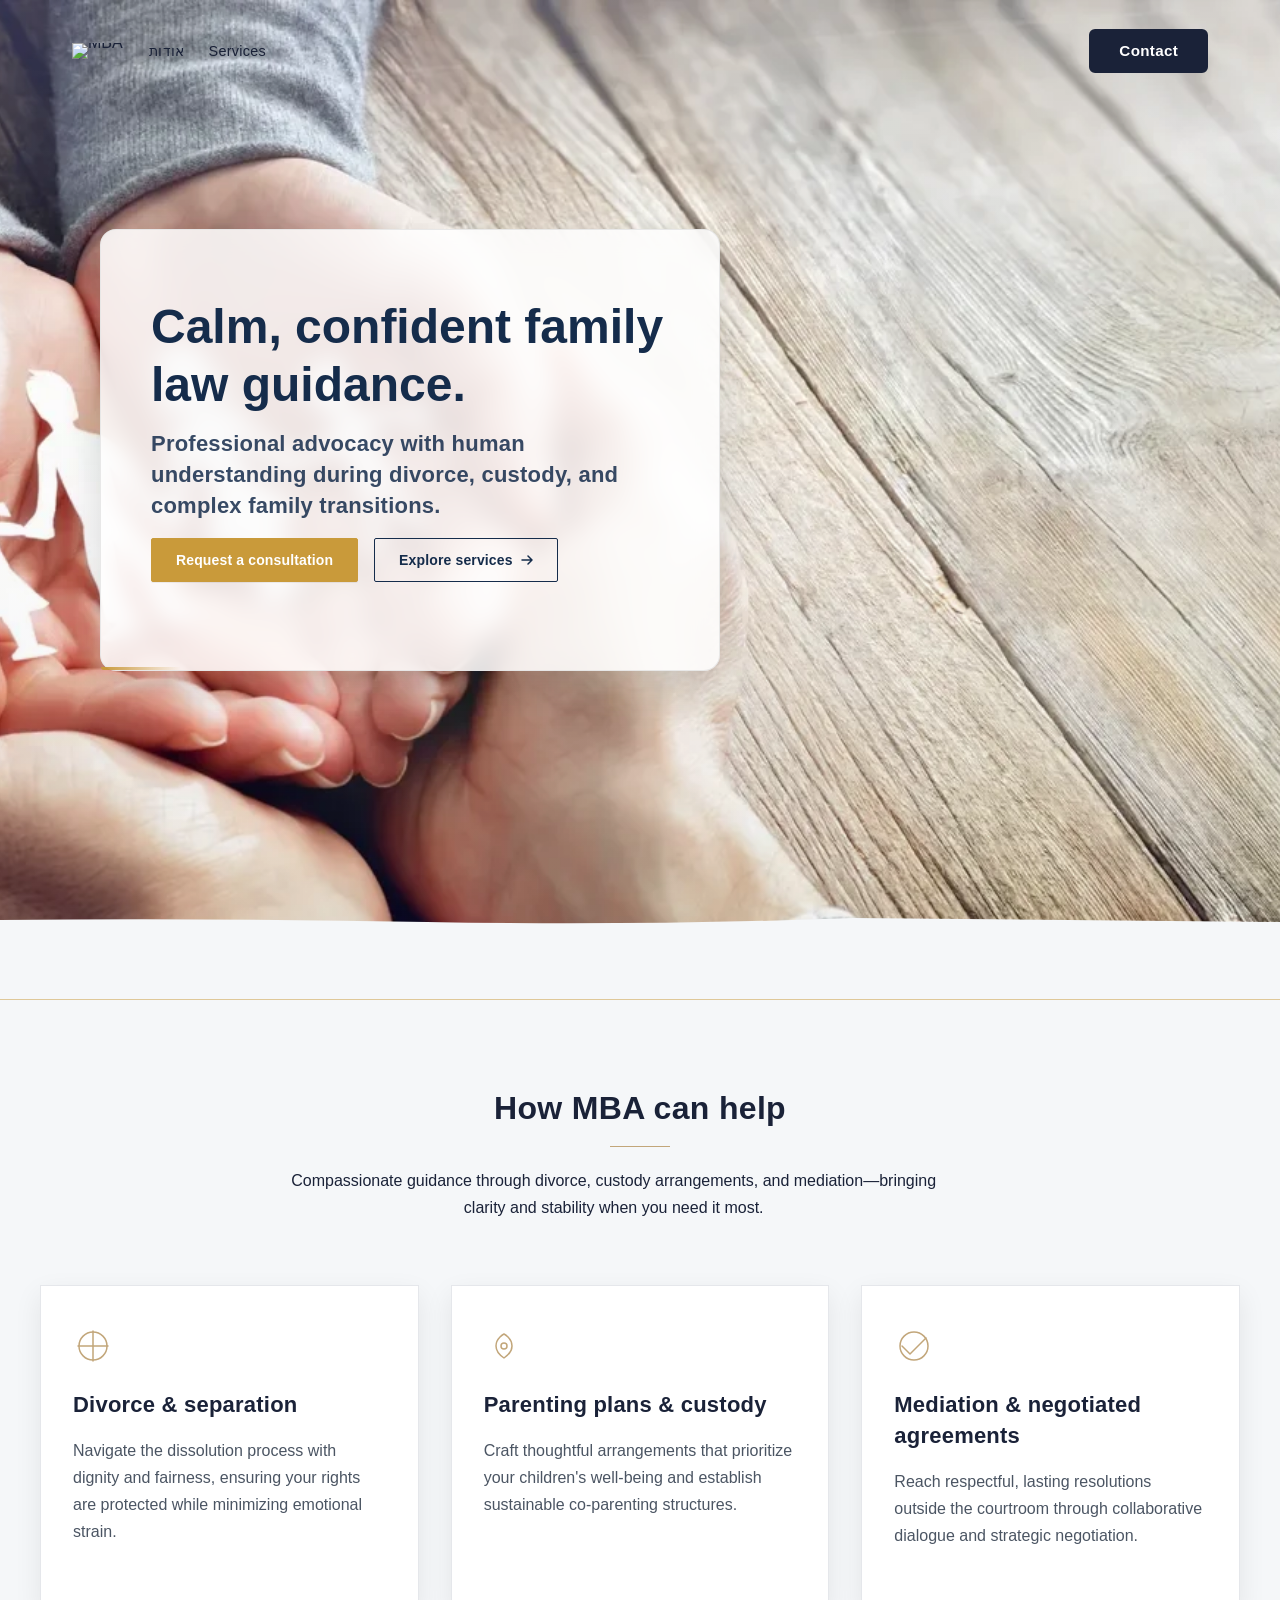
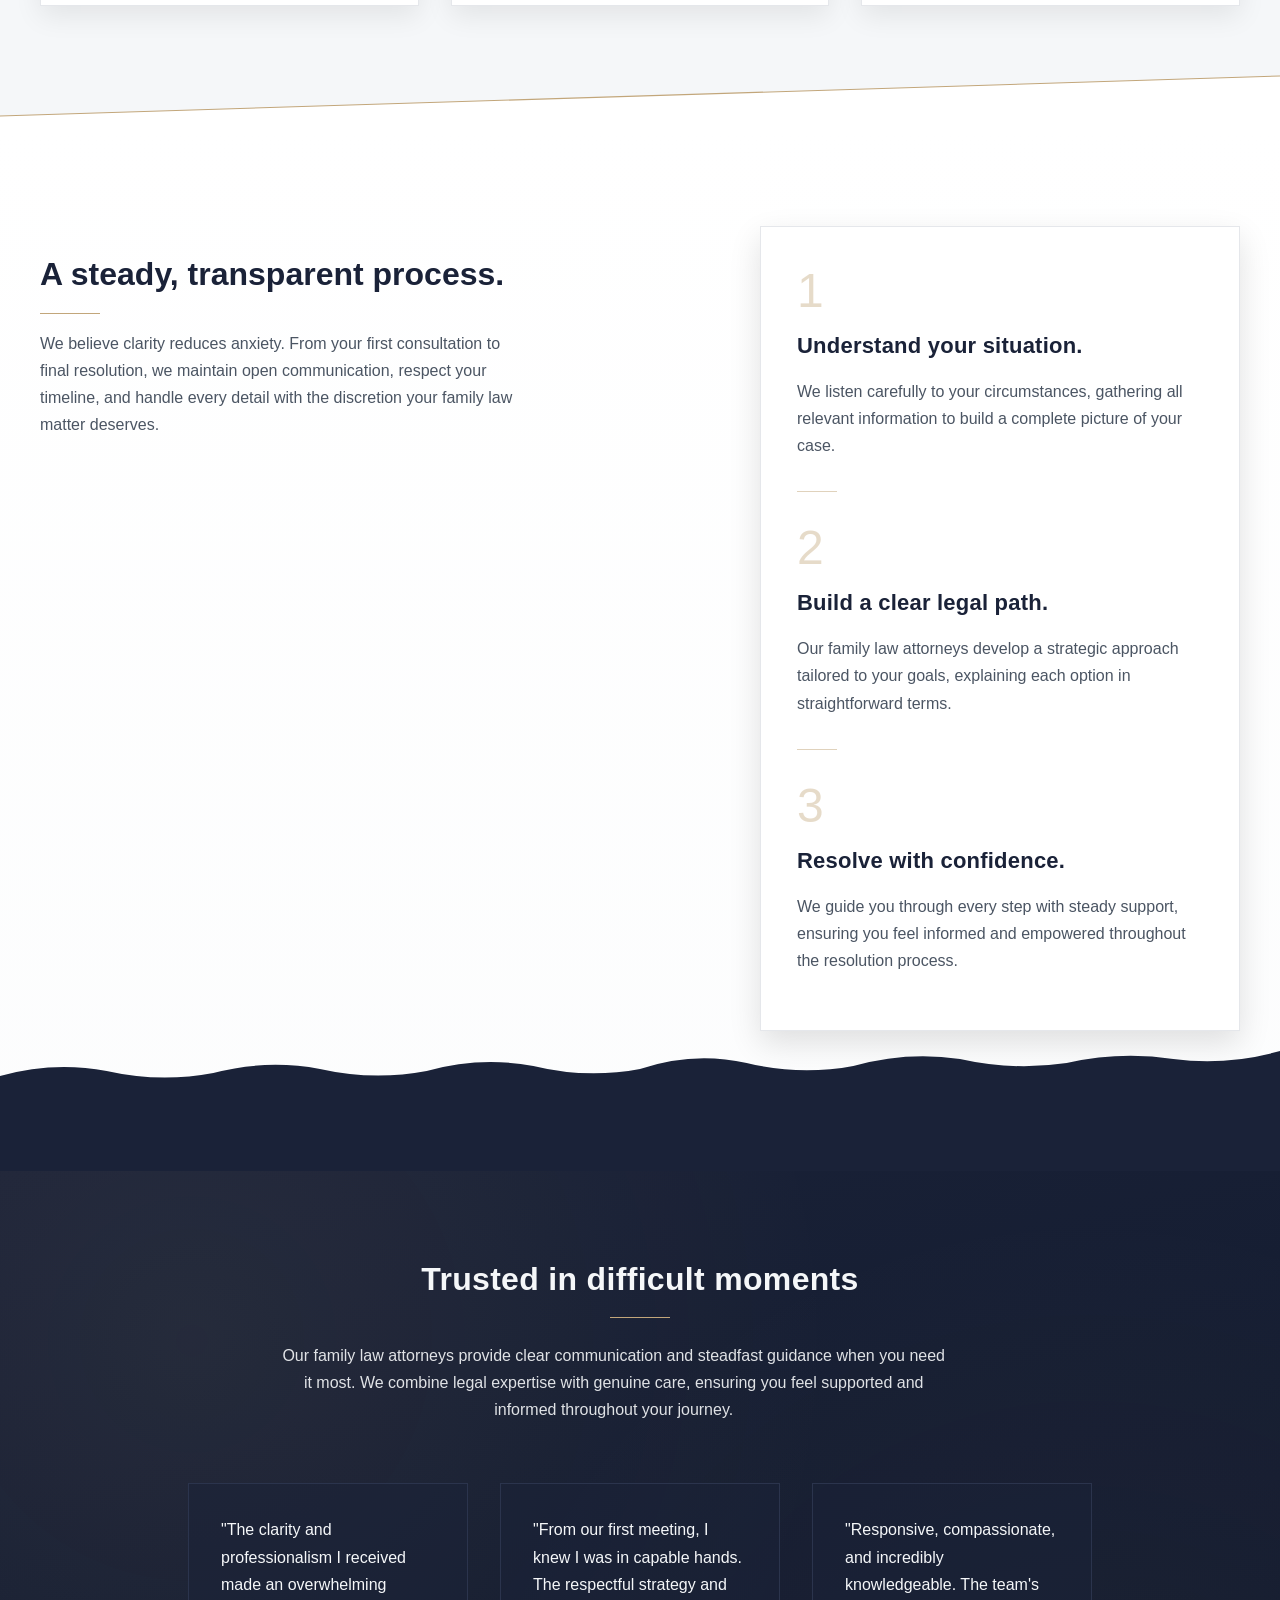
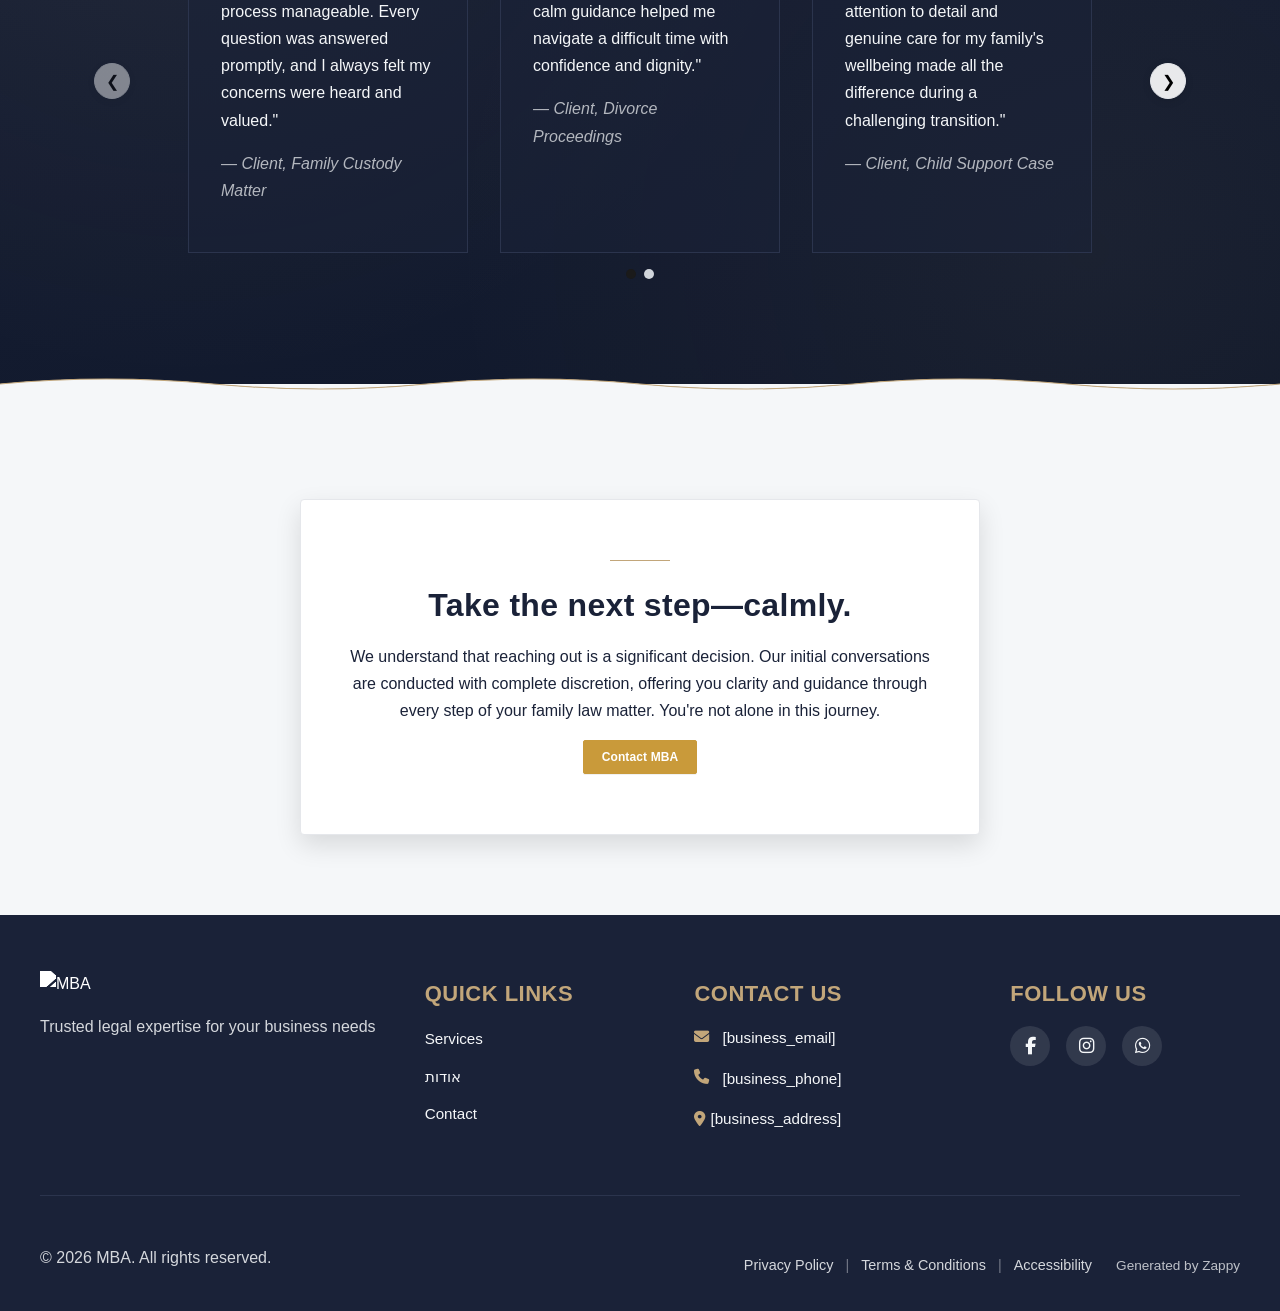
==== commit e5da5821: "Background sync: Progressive GitHub Sync" ====
--- a/public/index.html
+++ b/public/index.html
@@ -1 +1 @@
-<!doctype html><html dir="ltr" lang="en"><head><meta charset="UTF-8"><meta content="width=device-width,initial-scale=1" name="viewport"><meta content="index, follow" name="robots"><title>Compassionate Family Law Attorney You Can Trust — MBA</title><meta content="Navigate family legal matters with confidence. MBA provides expert family law attorneys who combine professional excellence with genuine empathy for your unique situation." name="description"><meta content="family law attorney, family law lawyers, family custody lawyer, family legal services, divorce attorney" name="keywords"><link href="/assets/favicon.ico" rel="icon" type="image/x-icon"><link href="/assets/favicon-16x16.png" rel="icon" type="image/png" sizes="16x16"><link href="/assets/favicon-32x32.png" rel="icon" type="image/png" sizes="32x32"><link href="/assets/favicon-48x48.png" rel="icon" type="image/png" sizes="48x48"><link href="/assets/favicon-192x192.png" rel="icon" type="image/png" sizes="192x192"><link href="/assets/favicon-512x512.png" rel="icon" type="image/png" sizes="512x512"><link href="/assets/apple-touch-icon.png" rel="apple-touch-icon"><script>!function(){"use strict";var t="0f9f8397-a9c9-483f-95fe-36661cc1593b",e="https://api.zappy5.com/api/analytics/track",a=18e5,n=2592e6,o=!0,i=!0,r=!0;var s=function(){var e="zappy_visitor_"+t,a=null;try{if(a=localStorage.getItem(e)){var o=JSON.parse(a),i=Date.now();if(i-o.created<n)return o.lastSeen=i,localStorage.setItem(e,JSON.stringify(o)),o.id}}catch(t){console.warn("Zappy Analytics: LocalStorage not available")}var r="zv_"+Date.now()+"_"+Math.random().toString(36).substr(2,9);try{localStorage.setItem(e,JSON.stringify({id:r,created:Date.now(),lastSeen:Date.now()}))}catch(t){}return r}(),c=function(){var e="zappy_session_"+t,n=null;try{if(n=sessionStorage.getItem(e)){var o=JSON.parse(n),i=Date.now();if(i-o.timestamp<a)return o.timestamp=i,sessionStorage.setItem(e,JSON.stringify(o)),o.id}}catch(t){console.warn("Zappy Analytics: SessionStorage not available")}var r="zs_"+Date.now()+"_"+Math.random().toString(36).substr(2,9);try{sessionStorage.setItem(e,JSON.stringify({id:r,timestamp:Date.now()}))}catch(t){}return r}();function l(a,n){n=n||{};var o={website_id:t,event_type:a,page_path:window.location.pathname,referrer:document.referrer||"direct",visitor_id:s,session_id:c,metadata:n};if(navigator.sendBeacon){var i=new Blob([JSON.stringify(o)],{type:"application/json"});navigator.sendBeacon(e,i)}else fetch(e,{method:"POST",headers:{"Content-Type":"application/json"},body:JSON.stringify(o),keepalive:!0}).catch(function(t){console.warn("Zappy Analytics: Failed to track event",t)})}o&&l("pageview",{title:document.title,url:window.location.href}),i&&document.addEventListener("click",function(t){var e=t.target;if("BUTTON"===e.tagName||e.closest("button")){var a="BUTTON"===e.tagName?e:e.closest("button");l("click",{element:"button",text:a.textContent.trim().substring(0,100),id:a.id||null,class:a.className||null})}else if("A"===e.tagName||e.closest("a")){var n="A"===e.tagName?e:e.closest("a");l("navigation",{element:"link",text:n.textContent.trim().substring(0,100),href:n.href,external:n.hostname!==window.location.hostname})}},!0),r&&document.addEventListener("submit",function(t){var e=t.target;l("form_submit",{form_id:e.id||null,form_name:e.name||null,form_action:e.action||null,form_method:e.method||"GET"})},!0);var m=Date.now();window.addEventListener("beforeunload",function(){l("page_unload",{time_on_page:Math.floor((Date.now()-m)/1e3),page_path:window.location.pathname})}),window.zappyAnalytics={track:l,getVisitorId:function(){return s},getSessionId:function(){return c}}}()</script><meta content="Compassionate Family Law Attorney You Can Trust — MBA" property="og:title"><meta content="Navigate family legal matters with confidence. MBA provides expert family law attorneys who combine professional excellence with genuine empathy for your unique situation." property="og:description"><meta content="website" property="og:type"><meta content="en_US" property="og:locale"><meta content="summary_large_image" name="twitter:card"><meta content="Compassionate Family Law Attorney You Can Trust — MBA" name="twitter:title"><meta content="Navigate family legal matters with confidence. MBA provides expert family law attorneys who combine professional excellence with genuine empathy for your unique situation." name="twitter:description"><link href="https://cdnjs.cloudflare.com/ajax/libs/font-awesome/6.4.0/css/all.min.css" rel="stylesheet"><link href="/assets/favicon.ico" rel="icon" type="image/x-icon"><link href="/assets/favicon-16x16.png" rel="icon" type="image/png" sizes="16x16"><link href="/assets/favicon-32x32.png" rel="icon" type="image/png" sizes="32x32"><link href="/assets/favicon-48x48.png" rel="icon" type="image/png" sizes="48x48"><link href="/assets/favicon-192x192.png" rel="icon" type="image/png" sizes="192x192"><link href="/assets/favicon-512x512.png" rel="icon" type="image/png" sizes="512x512"><link href="/assets/apple-touch-icon.png" rel="apple-touch-icon"><link href="https://cdn.jsdelivr.net/npm/vanilla-cookieconsent@3/dist/cookieconsent.css" rel="stylesheet"><script src="https://cdn.jsdelivr.net/npm/vanilla-cookieconsent@3/dist/cookieconsent.umd.js"></script><script src="https://cdn.jsdelivr.net/gh/mickidum/acc_toolbar/acctoolbar/acctoolbar.min.js"></script><style data-zappy-section-v2-css="true">.home-Hero-section{position:relative;width:100%;min-height:100vh;display:flex;align-items:center;justify-content:flex-start;overflow:visible;padding-bottom:100px;background-color:var(--bg-light);color:var(--text-dark)}.home-Hero-section__background{position:absolute;top:0;left:0;width:100%;height:100%;background-size:cover;background-position:center;background-repeat:no-repeat;z-index:0}.home-Hero-section__background::after{content:'';position:absolute;top:0;left:0;width:100%;height:100%;background:linear-gradient(180deg,rgba(255,255,255,.1) 0,rgba(255,255,255,0) 40%,rgba(14,31,54,.06) 100%);z-index:1}.home-Hero-section__container{position:relative;z-index:10;width:100%;max-width:1200px;margin:0 auto;padding:0 60px;display:flex;align-items:center;min-height:100vh}.home-Hero-section__content-card{position:relative;background:rgba(255,255,255,.86);backdrop-filter:blur(12px);-webkit-backdrop-filter:blur(12px);border:1px solid rgba(230,230,230,.9);border-radius:16px;padding:60px 50px;max-width:620px;box-shadow:0 18px 40px rgba(0,0,0,.14);color:var(--text-dark)}.home-Hero-section__card-accent{position:absolute;bottom:0;left:0;width:80px;height:3px;background:linear-gradient(90deg,#c99a3a 0,rgba(201,154,58,0) 100%);border-radius:0 0 0 16px}.home-Hero-section__headline{font-family:Georgia,'Times New Roman',Times,serif;font-size:44px;font-weight:500;line-height:1.15;letter-spacing:0;color:#152c4b;margin:0 0 24px 0}.home-Hero-section__subheadline{font-family:Georgia,'Times New Roman',Times,serif;font-size:18px;font-weight:600;line-height:1.5;color:#152c4b;margin:0 0 32px 0;opacity:.85}.home-Hero-section__cta-group{display:flex;align-items:center;gap:16px;margin-bottom:28px;flex-wrap:wrap}.home-Hero-section__btn{display:inline-flex;align-items:center;gap:8px;padding:14px 24px;border-radius:2px;font-family:Georgia,'Times New Roman',Times,serif;font-size:14px;font-weight:600;letter-spacing:.01em;line-height:1;text-decoration:none;transition:all .2s ease;cursor:pointer;white-space:nowrap}.home-Hero-section__btn--primary{background:#c99a3a;color:#fff;border:1px solid #c99a3a;box-shadow:0 1px 0 rgba(0,0,0,.06)}.home-Hero-section__btn--primary:hover{background:#b8892c;border-color:#b8892c;transform:translateY(-2px);box-shadow:0 4px 12px rgba(201,154,58,.3)}.home-Hero-section__btn--secondary{background:0 0;color:#152c4b;border:1px solid #152c4b}.home-Hero-section__btn--secondary:hover{background:rgba(21,44,75,.05);transform:translateY(-2px);box-shadow:0 4px 12px rgba(21,44,75,.15)}.home-Hero-section__btn-icon{width:12px;height:12px;transition:transform .2s ease}.home-Hero-section__btn--secondary:hover .home-Hero-section__btn-icon{transform:translateX(3px)}.home-Hero-section__micro-line{font-family:Georgia,'Times New Roman',Times,serif;font-size:13px;font-weight:500;line-height:1.6;color:#6b7280;margin:0;padding-top:24px;border-top:1px solid rgba(201,154,58,.2)}.home-Hero-section__divider-wrapper{position:absolute;bottom:0;left:0;width:100%;height:100px;pointer-events:none;z-index:5}.home-Hero-section__divider-wrapper svg{display:block;width:100%;height:100%}@media (max-width:768px){.home-Hero-section{min-height:100vh;padding-top:100px;padding-bottom:80px}.home-Hero-section__container{padding:0 20px;min-height:auto}.home-Hero-section__content-card{padding:40px 28px;max-width:100%;border-radius:12px}.home-Hero-section__headline{font-size:32px;line-height:1.2;margin-bottom:18px}.home-Hero-section__subheadline{font-size:16px;line-height:1.5;margin-bottom:24px}.home-Hero-section__cta-group{flex-direction:column;align-items:stretch;gap:12px;margin-bottom:24px}.home-Hero-section__btn{justify-content:center;width:100%;padding:14px 20px}.home-Hero-section__micro-line{font-size:12px;padding-top:20px}.home-Hero-section__divider-wrapper{height:80px}}</style><style id="zappy-cta-mobile-style">@media (min-width:769px){.nav-cta-item-mobile{display:none!important}}@media (max-width:768px){.nav-cta-item-mobile{display:list-item!important}}</style><style id="zappy-nested-menu-style">@media (min-width:769px){#navMenu,.nav-menu{align-items:center!important}}#navMenu>li>.menu-group-title,.nav-menu>li>.menu-group-title{display:inline-block!important;padding:.5rem 1rem!important;color:var(--nav-color)!important;font-weight:500!important;line-height:1.7!important;cursor:default!important;user-select:none!important;vertical-align:middle!important;text-decoration:none!important;margin:0!important;transition:color .3s ease!important}#navMenu>li>.menu-group-title:hover,.nav-menu>li>.menu-group-title:hover{color:var(--nav-hover-color)!important}li:has(.menu-group-title):hover>.sub-menu{opacity:1!important;visibility:visible!important;transform:translateY(0)!important;pointer-events:auto!important}.zappy-hidden-menu-item,li:has(.menu-group-title):hover>.sub-menu .zappy-hidden-menu-item{display:none!important;opacity:0!important;visibility:hidden!important;pointer-events:none!important}.sub-menu:hover{opacity:1!important;visibility:visible!important;pointer-events:auto!important}.nav-menu .sub-menu,.navbar .sub-menu,nav .sub-menu{display:block!important;position:absolute!important;top:100%;left:0;right:auto;min-width:200px;background:#fff;box-shadow:0 4px 12px rgba(0,0,0,.15);border-radius:8px;padding:8px 0;margin-top:0;opacity:0!important;visibility:hidden!important;transform:translateY(-10px);transition:opacity .3s ease,transform .3s ease,visibility .3s;z-index:1000;list-style:none;pointer-events:none}[dir=rtl] .nav-menu .sub-menu,[dir=rtl] .navbar .sub-menu,[dir=rtl] nav .sub-menu,html[lang=ar] .nav-menu .sub-menu,html[lang=ar] .navbar .sub-menu,html[lang=ar] nav .sub-menu,html[lang=he] .nav-menu .sub-menu,html[lang=he] .navbar .sub-menu,html[lang=he] nav .sub-menu{left:auto;right:0}.nav-menu li:hover>.sub-menu,.navbar li:hover>.sub-menu,nav li:hover>.sub-menu{opacity:1!important;visibility:visible!important;transform:translateY(0)!important;pointer-events:auto!important}.nav-menu li:has(.sub-menu),.navbar li:has(.sub-menu),nav li:has(.sub-menu){position:relative}.sub-menu li{list-style:none;margin:0;padding:0}.sub-menu .menu-group-title,.sub-menu a{display:block!important;padding:10px 12px!important;color:#333!important;font-weight:600!important;text-decoration:none;transition:background-color .2s;white-space:nowrap;cursor:default}.sub-menu a:hover{background-color:#f5f5f5}#navMenu>li>.menu-group-title,.nav-menu>li>.menu-group-title{display:inline-block!important;padding:.5rem 1rem!important;color:var(--nav-color)!important;font-weight:500!important;line-height:1.7!important;cursor:default!important;user-select:none!important;vertical-align:middle!important;text-decoration:none!important;margin:0!important;transition:color .3s ease!important}#navMenu>li>.menu-group-title:hover,.nav-menu>li>.menu-group-title:hover{color:var(--nav-hover-color)!important;background-color:transparent!important}@media (max-width:768px){.nav-menu .sub-menu,.navbar .sub-menu,nav .sub-menu{position:static!important;transform:none!important;box-shadow:none!important;background:0 0!important;margin-top:0!important;max-height:0;overflow:hidden;opacity:0;visibility:hidden;transition:max-height .3s ease,opacity .3s ease,visibility .3s ease,padding .3s ease;padding:0!important;border-radius:0!important}.sub-menu.mobile-expanded{max-height:500px!important;opacity:1!important;visibility:visible!important;padding:8px 0 8px 16px!important}[dir=rtl] .sub-menu.mobile-expanded,html[lang=ar] .sub-menu.mobile-expanded,html[lang=he] .sub-menu.mobile-expanded{padding:8px 16px 8px 0!important}.nav-menu li:hover>.sub-menu,.navbar li:hover>.sub-menu,nav li:hover>.sub-menu{opacity:0;visibility:hidden;pointer-events:none}.nav-menu li>.sub-menu.mobile-expanded,.navbar li>.sub-menu.mobile-expanded,nav li>.sub-menu.mobile-expanded{opacity:1!important;visibility:visible!important;pointer-events:auto!important}.sub-menu a{padding:10px 0!important;display:block!important;font-size:14px!important}.sub-menu a:hover{background-color:transparent!important}.nav-menu li:has(.sub-menu),.navbar li:has(.sub-menu),nav li:has(.sub-menu){display:flex!important;flex-wrap:wrap!important;align-items:center!important;position:relative!important;min-height:44px!important}#navMenu>li>.menu-group-title,.nav-menu li:has(.sub-menu)>a,.nav-menu>li>.menu-group-title,.navbar li:has(.sub-menu)>a,nav li:has(.sub-menu)>a{flex:1!important;min-width:0!important}#navMenu>li>.menu-group-title,.nav-menu>li>.menu-group-title{padding:0!important;line-height:inherit!important}.nav-menu li:has(.sub-menu)>.sub-menu,.navbar li:has(.sub-menu)>.sub-menu,nav li:has(.sub-menu)>.sub-menu{flex-basis:100%!important;width:100%!important}#navMenu li:has(.sub-menu)>a [class*=arrow],#navMenu li:has(.sub-menu)>a [class*=chevron],.nav-menu li:has(.sub-menu)>a .fa-angle-down,.nav-menu li:has(.sub-menu)>a .fa-chevron-down,.nav-menu li:has(.sub-menu)>a [class*=arrow],.nav-menu li:has(.sub-menu)>a [class*=chevron],nav li:has(.sub-menu)>a [class*=arrow],nav li:has(.sub-menu)>a [class*=chevron]{display:none!important;visibility:hidden!important}.mobile-submenu-toggle{display:flex!important;align-items:center!important;justify-content:center!important;width:44px!important;height:auto!important;background:0 0!important;border:none!important;cursor:pointer!important;padding:0!important;margin:0!important;position:static!important;flex-shrink:0!important;align-self:stretch!important;z-index:2!important;-webkit-tap-highlight-color:transparent}.mobile-submenu-toggle::after{content:''!important;display:block!important;width:0!important;height:0!important;border-left:6px solid transparent!important;border-right:6px solid transparent!important;border-top:7px solid currentColor!important;transition:transform .3s ease!important}.mobile-submenu-toggle.expanded::after{transform:rotate(180deg)!important}}@media (min-width:769px){.mobile-submenu-toggle{display:none!important}}</style><script id="zappy-mobile-menu-script">!function(){function e(){if(window.innerWidth>768)return document.querySelectorAll(".mobile-submenu-toggle").forEach(e=>e.remove()),document.querySelectorAll(".sub-menu.mobile-expanded").forEach(e=>{e.classList.remove("mobile-expanded")}),void console.log("[MOBILE MENU] Desktop mode - cleanup done");console.log("[MOBILE MENU] Initializing mobile menu toggles...");const e=document.querySelectorAll(".nav-menu li:has(.sub-menu), nav li:has(.sub-menu), .navbar li:has(.sub-menu), #navMenu li:has(.sub-menu)");console.log("[MOBILE MENU] Found",e.length,"items with submenus"),e.forEach(function(e){if(e.querySelector(".mobile-submenu-toggle"))return;const t=e.querySelector(".sub-menu"),n=e.querySelector(":scope > a")||e.querySelector(":scope > .menu-group-title");if(!t||!n)return;const o=document.createElement("button");o.className="mobile-submenu-toggle",o.setAttribute("aria-label","Toggle submenu"),o.setAttribute("type","button"),n.insertAdjacentElement("afterend",o),console.log("[MOBILE MENU] Created toggle button for:",n.textContent?.trim()),o.addEventListener("click",function(e){e.preventDefault(),e.stopPropagation();const n=t.classList.contains("mobile-expanded");document.querySelectorAll(".sub-menu.mobile-expanded").forEach(function(e){if(e!==t){e.classList.remove("mobile-expanded");const t=e.parentElement.querySelector(".mobile-submenu-toggle");t&&t.classList.remove("expanded")}}),t.classList.toggle("mobile-expanded"),o.classList.toggle("expanded"),console.log("[MOBILE MENU] Toggled submenu:",n?"collapsed":"expanded")})})}let t;"loading"===document.readyState?document.addEventListener("DOMContentLoaded",e):e(),window.addEventListener("resize",function(){clearTimeout(t),t=setTimeout(e,250)});const n=new MutationObserver(function(t){t.forEach(function(t){if("attributes"===t.type&&"class"===t.attributeName){const n=t.target;(n.classList.contains("active")||"none"!==n.style.display)&&(console.log("[MOBILE MENU] Mobile menu became visible, re-initializing..."),setTimeout(e,100))}})});document.querySelectorAll(".mobile-menu, .nav-menu, #navMenu").forEach(function(e){n.observe(e,{attributes:!0,attributeFilter:["class","style"]})})}()</script><link href="/styles.css" rel="stylesheet"><style id="zappy-widget-visibility">#mic-access-tool-box,#mic-access-tool-general-button,#mic-init-access-tool #mic-access-tool-box,#mic-init-access-tool #mic-access-tool-general-button,#mic-init-access-tool .mic-access-tool-general-button,._access-icon,._access-menu,.mic-access-tool-box,.mic-access-tool-general-button,div[id*=mic-access-tool-box]{display:none!important;visibility:hidden!important;opacity:0!important;pointer-events:none!important}</style></head><body><nav class="navbar"><button aria-label="Menu" class="mobile-toggle" id="mobileToggle"><svg viewBox="0 0 24 24" fill="none" height="24" width="24" class="hamburger-icon"><path d="M3 12h18M3 6h18M3 18h18" stroke="currentColor" stroke-width="2" stroke-linecap="round"></path></svg><svg viewBox="0 0 24 24" fill="none" height="24" width="24" class="close-icon" style="display:none"><path d="M18 6L6 18M6 6l12 12" stroke="currentColor" stroke-width="2" stroke-linecap="round"></path></svg></button><button aria-label="Call" class="phone-header-btn"><svg viewBox="0 0 24 24" fill="currentColor" height="20" width="20"><path d="M22 16.92v3a2 2 0 0 1-2.18 2 19.79 19.79 0 0 1-8.63-3.07 19.5 19.5 0 0 1-6-6 19.79 19.79 0 0 1-3.07-8.67A2 2 0 0 1 4.11 2h3a2 2 0 0 1 2 1.72 12.84 12.84 0 0 0 .7 2.81 2 2 0 0 1-.45 2.11L8.09 9.91a16 16 0 0 0 6 6l1.27-1.27a2 2 0 0 1 2.11-.45 12.84 12.84 0 0 0 2.81.7A2 2 0 0 1 22 16.92z"></path></svg></button><div class="nav-container"><div class="nav-brand"><a href="/" class="logo-link"><img alt="MBA" class="logo" src="/assets/mba-legal-services-logo.webp"></a></div><ul class="nav-menu" id="navMenu"><li><a href="/about">About</a></li><li><a href="/services">Services</a></li><li class="nav-cta-item-mobile"><a href="/contact">Contact</a></li></ul><div class="nav-cta-container"><a href="/contact" class="nav-cta-btn">Contact</a></div></div></nav><main><section class="home-Hero-section" data-layout-spec="Home-Hero" data-hero-type="fullscreen-scrim" data-zappy-bg-color="#f5f7f9" data-zappy-bg-image="assets/business-general-hero-upload-1772632658972.webp" data-zappy-bg-overlay-color="#000000" data-zappy-bg-overlay-opacity="30" data-zappy-bg-type="image" data-zappy-bg-video-type="" data-zappy-bg-video-url="" data-zappy-section="true" id="zappy-section-0" style="cursor:url(&quot;data:image/svg+xml,%3Csvg width='18' height='18' viewBox='0 0 50 50' fill='none' xmlns='http://www.w3.org/2000/svg'%3E%3Cpath d='M29.2344 9.93125L4.87351 34.2922C4.67351 34.4922 4.52976 34.7437 4.46101 35.0203L1.60789 46.4984C1.47664 47.0312 1.63289 47.5922 2.02039 47.9797C2.40945 48.3688 2.97351 48.5219 3.50164 48.3922L14.9798 45.5406C15.2548 45.4719 15.5063 45.3297 15.7079 45.1281L40.0688 20.7672L29.2344 9.93125Z' fill='%23FF0083'/%3E%3Cpath d='M46.1937 3.80781C43.2062 0.820311 38.3468 0.820311 35.3578 3.80781L31.4421 7.72344L42.2781 18.5594L46.1937 14.6437C49.1812 11.6547 49.1812 6.79531 46.1937 3.80781Z' fill='%23FF0083'/%3E%3C/svg%3E&quot;) 2 13,pointer!important;background-image:linear-gradient(rgba(0,0,0,.3),rgba(0,0,0,.3)),url(&quot;assets/business-general-hero-upload-1772632658972.webp&quot;);--zappy-bg-overlay:rgba(0, 0, 0, 0.3);--zappy-bg-image:url(&quot;assets/business-general-hero-upload-1772632658972.webp&quot;);background-size:cover;background-position:center center;background-repeat:no-repeat;position:relative;overflow:hidden;--zappy-bg-color:#f5f7f9"><div class="home-Hero-section__background" style="background-image:url(&quot;assets/business-general-hero-upload-1772632714569.webp&quot;)!important;background-size:cover;background-position:30% 50%!important"></div><div class="home-Hero-section__container"><div class="home-Hero-section__content-card"><h1 class="home-Hero-section__headline">Calm, confident family law guidance.</h1><h3 class="home-Hero-section__subheadline">Professional advocacy with human understanding during divorce, custody, and complex family transitions.</h3><div class="home-Hero-section__cta-group"><a href="/contact" class="home-Hero-section__btn home-Hero-section__btn--primary" data-element-id="btn-1772632636705-feakys06b" data-element-type="button" data-native-element="true">Request a consultation</a><a href="/services" class="home-Hero-section__btn home-Hero-section__btn--secondary" data-element-id="btn-1772632636705-72h9jgge4" data-element-type="button" data-native-element="true"><span class="home-Hero-section__btn-text">Explore services</span><svg viewBox="0 0 12 12" xmlns="http://www.w3.org/2000/svg" fill="none" height="12" width="12" class="home-Hero-section__btn-icon"><path d="M1 6h10M7 2l4 4-4 4" stroke="currentColor" stroke-width="1.5" stroke-linecap="round" stroke-linejoin="round"></path></svg></a></div><div class="home-Hero-section__card-accent"></div></div></div><div class="home-Hero-section__divider-wrapper"><svg viewBox="0 0 1200 100" xmlns="http://www.w3.org/2000/svg" aria-hidden="true" data-no-icon-edit="true" preserveAspectRatio="none"><defs><linearGradient id="marbleFade" x1="0%" x2="0%" y1="0%" y2="100%"><stop offset="0%" style="stop-color:#D9D9D9;stop-opacity:0.4"></stop><stop offset="100%" style="stop-color:#F2F2F2;stop-opacity:1"></stop></linearGradient></defs><path d="M0,100 L0,20 Q200,18 400,22 T800,18 Q1000,20 1200,22 L1200,100 Z" fill="var(--bg-light)"></path><line stroke="#C99A3A" stroke-width="1" x1="0" x2="1200" y1="100" y2="100"></line></svg></div></section><section class="home-services-section" data-layout-spec="Home-services"><div class="home-services-container"><div class="home-services-intro"><h2>How MBA can help</h2><div class="home-services-divider-line"></div><p>Compassionate guidance through divorce, custody arrangements, and mediation—bringing clarity and stability when you need it most.</p></div><div class="home-services-grid"><article class="home-services-card"><div class="home-services-icon-wrapper"><svg viewBox="0 0 40 40" xmlns="http://www.w3.org/2000/svg" fill="none" height="40" width="40" data-element-type="icon" data-icon-type="svg"><path d="M20 5L20 35M5 20L35 20" stroke="currentColor" stroke-width="1.5" stroke-linecap="round"></path><circle cx="20" cy="20" fill="none" r="14" stroke="currentColor" stroke-width="1.5"></circle></svg></div><h3>Divorce &amp; separation</h3><p>Navigate the dissolution process with dignity and fairness, ensuring your rights are protected while minimizing emotional strain.</p></article><article class="home-services-card"><div class="home-services-icon-wrapper"><svg viewBox="0 0 40 40" xmlns="http://www.w3.org/2000/svg" fill="none" height="40" width="40" data-element-type="icon" data-icon-type="svg"><path d="M20 8C20 8 12 12 12 20C12 24 14 28 20 32C26 28 28 24 28 20C28 12 20 8 20 8Z" stroke="currentColor" stroke-width="1.5" stroke-linejoin="round" fill="none"></path><circle cx="20" cy="20" fill="none" r="3" stroke="currentColor" stroke-width="1.5"></circle></svg></div><h3>Parenting plans &amp; custody</h3><p>Craft thoughtful arrangements that prioritize your children's well-being and establish sustainable co-parenting structures.</p></article><article class="home-services-card"><div class="home-services-icon-wrapper"><svg viewBox="0 0 40 40" xmlns="http://www.w3.org/2000/svg" fill="none" height="40" width="40" data-element-type="icon" data-icon-type="svg"><path d="M8 20L16 28L32 12" stroke="currentColor" stroke-width="1.5" stroke-linecap="round" stroke-linejoin="round"></path><circle cx="20" cy="20" fill="none" r="14" stroke="currentColor" stroke-width="1.5"></circle></svg></div><h3>Mediation &amp; negotiated agreements</h3><p>Reach respectful, lasting resolutions outside the courtroom through collaborative dialogue and strategic negotiation.</p></article></div></div><div class="home-services-divider-wrapper"><svg viewBox="0 0 1200 60" xmlns="http://www.w3.org/2000/svg" aria-hidden="true" data-no-icon-edit="true" preserveAspectRatio="none"><defs><linearGradient id="home-services-divider-stroke" x1="0%" x2="100%" y1="0%" y2="0%"><stop offset="0%" style="stop-color:var(--accent)"></stop><stop offset="50%" style="stop-color:var(--accent);stop-opacity:1"></stop><stop offset="100%" style="stop-color:var(--accent)"></stop></linearGradient></defs><path d="M0,60 L0,50 L1200,10 L1200,60 Z" fill="#FFFFFF"></path><line stroke="url(#home-services-divider-stroke)" stroke-width="1" x1="0" x2="1200" y1="50" y2="10"></line></svg></div></section><section class="home-process-section" data-layout-spec="Home-process"><div class="home-process-container"><div class="home-process-content"><div class="home-process-text-column"><h2>A steady, transparent process.</h2><p>We believe clarity reduces anxiety. From your first consultation to final resolution, we maintain open communication, respect your timeline, and handle every detail with the discretion your family law matter deserves.</p></div><div class="home-process-steps-column"><div class="home-process-steps-panel"><div class="home-process-step"><div class="home-process-step-number">1</div><h3>Understand your situation.</h3><p>We listen carefully to your circumstances, gathering all relevant information to build a complete picture of your case.</p></div><div class="home-process-step-divider"></div><div class="home-process-step"><div class="home-process-step-number">2</div><h3>Build a clear legal path.</h3><p>Our family law attorneys develop a strategic approach tailored to your goals, explaining each option in straightforward terms.</p></div><div class="home-process-step-divider"></div><div class="home-process-step"><div class="home-process-step-number">3</div><h3>Resolve with confidence.</h3><p>We guide you through every step with steady support, ensuring you feel informed and empowered throughout the resolution process.</p></div></div></div></div></div><div class="home-process-divider-wrapper"><svg viewBox="0 0 1200 120" xmlns="http://www.w3.org/2000/svg" aria-hidden="true" data-no-icon-edit="true" preserveAspectRatio="none"><path d="M1200,120 L1200,0 Q1150,15 1100,8 Q1050,0 1000,12 Q950,20 900,8 Q850,0 800,15 Q750,25 700,12 Q650,0 600,18 Q550,28 500,15 Q450,5 400,20 Q350,30 300,18 Q250,8 200,22 Q150,32 100,20 Q50,10 0,25 L0,120 Z" fill="#1a2238"></path></svg></div></section><section class="home-testimonials-section" data-layout-spec="Home-testimonials"><div class="home-testimonials-container"><div class="home-testimonials-intro"><h2>Trusted in difficult moments</h2><div class="home-testimonials-rule"></div><p>Our family law attorneys provide clear communication and steadfast guidance when you need it most. We combine legal expertise with genuine care, ensuring you feel supported and informed throughout your journey.</p></div><div class="home-testimonials-grid zappy-carousel-active zappy-carousel-container zappy-carousel-mode zappy-preserve-css-grid" style="grid-template-columns:534px 534px;position:relative;display:block" data-original-gap="32px" data-original-item-width="534" data-zappy-auto-grid="true" data-zappy-display-mode="carousel" id="zappy-auto-grid-1772632493931-l0xetg"><div class="home-testimonial-card" style="flex:0 0 280px;width:280px;min-width:280px;max-width:280px"><p class="zappy-editable home-testimonial-quote">"The clarity and professionalism I received made an overwhelming process manageable. Every question was answered promptly, and I always felt my concerns were heard and valued."</p><p class="zappy-editable home-testimonial-attribution">— Client, Family Custody Matter</p></div><div class="home-testimonial-card" style="flex:0 0 280px;width:280px;min-width:280px;max-width:280px"><p class="zappy-editable home-testimonial-quote">"From our first meeting, I knew I was in capable hands. The respectful strategy and calm guidance helped me navigate a difficult time with confidence and dignity."</p><p class="zappy-editable home-testimonial-attribution">— Client, Divorce Proceedings</p></div><div class="home-testimonial-card" style="flex:0 0 280px;width:280px;min-width:280px;max-width:280px"><p class="zappy-editable home-testimonial-quote">"Responsive, compassionate, and incredibly knowledgeable. The team's attention to detail and genuine care for my family's wellbeing made all the difference during a challenging transition."</p><p class="zappy-editable home-testimonial-attribution">— Client, Child Support Case</p></div><div class="home-testimonial-card" style="flex:0 0 280px;width:280px;min-width:280px;max-width:280px"><p class="zappy-editable home-testimonial-quote">"I appreciated the honest advice and steady presence throughout my case. The communication was exceptional, and I always felt informed about next steps and what to expect."</p><p class="zappy-editable home-testimonial-attribution">— Client, Property Settlement</p></div></div></div><div class="home-testimonials-divider-wrapper"><svg viewBox="0 0 1200 80" xmlns="http://www.w3.org/2000/svg" aria-hidden="true" data-no-icon-edit="true" preserveAspectRatio="none"><path d="M0,80 L0,45 Q100,35 200,45 T400,45 Q500,35 600,45 T800,45 Q900,35 1000,45 T1200,45 L1200,80 Z" fill="var(--bg-light)"></path><path d="M0,45 Q100,35 200,45 T400,45 Q500,35 600,45 T800,45 Q900,35 1000,45 T1200,45" stroke="var(--accent)" stroke-width="1" fill="var(--bg-light)"></path></svg></div></section><section class="home-cta-section" data-layout-spec="Home-cta"><div class="home-cta-container"><div class="home-cta-card"><div class="home-cta-rule"></div><h2>Take the next step—calmly.</h2><p>We understand that reaching out is a significant decision. Our initial conversations are conducted with complete discretion, offering you clarity and guidance through every step of your family law matter. You're not alone in this journey.</p><a href="/contact" class="btn-primary">Contact MBA</a></div></div></section></main><footer class="site-footer"><link href="https://cdnjs.cloudflare.com/ajax/libs/font-awesome/6.4.0/css/all.min.css" rel="stylesheet"><div class="footer-container"><div class="footer-top"><div class="footer-column footer-company"><img alt="MBA" class="logo" src="/assets/mba-legal-services-logo.webp"><p class="footer-tagline">Trusted legal expertise for your business needs</p></div><div class="footer-column footer-links"><h3 class="footer-heading">Quick Links</h3><ul class="footer-nav"><li><a href="/services">Services</a></li><li><a href="/about">About</a></li><li><a href="/contact">Contact</a></li></ul></div><div class="footer-column footer-contact"><h3 class="footer-heading">Contact Us</h3><ul class="contact-list"><li><i class="fas fa-envelope"></i><a href="mailto:[business_email]">[business_email]</a></li><li><i class="fas fa-phone"></i><a href="tel:[business_phone]">[business_phone]</a></li><li><a href="/"><i class="fas fa-map-marker-alt"></i><span>[business_address]</span></a></li></ul></div><div class="footer-column footer-social"><h3 class="footer-heading">Follow Us</h3><div class="social-links"><a href="[facebook_handle]" aria-label="Facebook"><i class="fab fa-facebook-f"></i></a><a href="[instagram_handle]" aria-label="Instagram"><i class="fab fa-instagram"></i></a><a href="[whatsapp_handle]" aria-label="WhatsApp"><i class="fab fa-whatsapp"></i></a></div></div></div><div class="footer-bottom"><div class="footer-bottom-left"><p class="copyright">© 2026 MBA. All rights reserved.</p></div><div class="footer-bottom-right"><div class="legal-links"><a href="/privacy">Privacy Policy</a><span class="separator">|</span><a href="/terms">Terms &amp; Conditions</a><span class="separator">|</span><a href="/accessibility">Accessibility</a></div><a href="https://zappy5.com" class="zappy-attribution" target="_blank">Generated by Zappy</a></div></div></div></footer><a href="https://wa.me/[whatsapp_handle]" class="whatsapp-float" aria-label="WhatsApp"><i class="fab fa-whatsapp"></i></a><div data-integration="accessibility:toolbar"></div><script src="/script.js"></script><script id="zappy-mobile-submenu-script">!function(){function e(){if(window.innerWidth>768)return document.querySelectorAll(".mobile-submenu-toggle").forEach(function(e){e.remove()}),void document.querySelectorAll(".sub-menu.mobile-expanded").forEach(function(e){e.classList.remove("mobile-expanded")});document.querySelectorAll(".nav-menu li:has(.sub-menu), nav li:has(.sub-menu), .navbar li:has(.sub-menu), #navMenu li:has(.sub-menu)").forEach(function(e){if(!e.querySelector(".mobile-submenu-toggle")){var t=e.querySelector(".sub-menu"),n=e.querySelector(":scope > a");if(t&&n){var o=document.createElement("button");o.className="mobile-submenu-toggle",o.setAttribute("aria-label","Toggle submenu"),o.setAttribute("type","button"),n.insertAdjacentElement("afterend",o),o.addEventListener("click",function(e){e.preventDefault(),e.stopPropagation(),document.querySelectorAll(".sub-menu.mobile-expanded").forEach(function(e){if(e!==t){e.classList.remove("mobile-expanded");var n=e.parentElement.querySelector(".mobile-submenu-toggle");n&&n.classList.remove("expanded")}}),t.classList.toggle("mobile-expanded"),o.classList.toggle("expanded")})}}})}var t;"loading"===document.readyState?document.addEventListener("DOMContentLoaded",e):e(),window.addEventListener("resize",function(){clearTimeout(t),t=setTimeout(e,250)});var n=new MutationObserver(function(t){t.forEach(function(t){if("attributes"===t.type){var n=t.target;n.classList&&(n.classList.contains("active")||n.classList.contains("open"))&&setTimeout(e,100)}})});setTimeout(function(){document.querySelectorAll(".mobile-menu, .nav-menu, #navMenu, nav").forEach(function(e){n.observe(e,{attributes:!0,attributeFilter:["class","style"]})})},500)}()</script><script id="zappy-navbar-scroll-effect">!function(){var e=document.querySelector("nav.navbar,.navbar:not(.zappy-catalog-menu)"),t=document.querySelector(".zappy-catalog-menu");if(e){var r="rgba(15,23,42,0.85)";e.style.transition="background 0.3s ease,backdrop-filter 0.3s ease,-webkit-backdrop-filter 0.3s ease,box-shadow 0.3s ease",t&&(t.style.transition="background 0.3s ease,backdrop-filter 0.3s ease,-webkit-backdrop-filter 0.3s ease"),window.addEventListener("scroll",a,{passive:!0}),a()}function a(){(window.scrollY||window.pageYOffset)>60?(e.style.background=r,e.style.backdropFilter="blur(12px)",e.style.webkitBackdropFilter="blur(12px)",e.style.boxShadow="0 2px 16px rgba(0,0,0,0.12)",t&&(t.style.background=r,t.style.backdropFilter="blur(12px)",t.style.webkitBackdropFilter="blur(12px)")):(e.style.background="transparent",e.style.backdropFilter="none",e.style.webkitBackdropFilter="none",e.style.boxShadow="none",t&&(t.style.background="transparent",t.style.backdropFilter="none",t.style.webkitBackdropFilter="none"))}}()</script><script>!function(){var t,e=0;function a(){document.querySelectorAll('.zappy-carousel-mode, [data-zappy-display-mode="carousel"]').forEach(function(t){var e=t.querySelector(".zappy-carousel-track"),a=[];if(e){Array.from(e.children).forEach(function(t){a.push(t)}),a.forEach(function(e){t.appendChild(e)});var r=t.querySelector(".zappy-carousel-container-wrapper");r&&r.remove(),t.querySelectorAll(".zappy-carousel-btn").forEach(function(t){t.remove()});var o=t.querySelector(".zappy-carousel-dots");o&&o.remove(),t.classList.remove("zappy-carousel-js-init")}else Array.from(t.children).forEach(function(t){t&&t.classList&&"STYLE"!==t.tagName&&"SCRIPT"!==t.tagName&&(t.classList.contains("zappy-carousel-btn")||t.classList.contains("zappy-carousel-dots")||t.classList.contains("zappy-carousel-container-wrapper")||a.push(t))});if(0!==a.length){for(var n="rtl"===window.getComputedStyle(t).direction,i=parseInt(t.getAttribute("data-original-gap"),10)||24,s=a[0]?a[0].style.width:"",p=s&&"auto"!==s?parseFloat(s):0,l=p>=100?p:a[0]?a[0].getBoundingClientRect().width:0,c=l>50?l:280,d=t.offsetWidth||800,u=Math.min(3,a.length),y=u*c+(u-1)*i;y>d-60&&u>1;)y=--u*c+(u-1)*i;window.innerWidth<=768&&(u=1,y=Math.min(c,d-20));var m=document.createElement("div");m.className="zappy-carousel-container-wrapper",m.style.cssText="position:relative;overflow:hidden!important;width:"+y+"px;max-width:calc(100% - 20px);margin:0 auto;";var h=document.createElement("div");h.className="zappy-carousel-track",h.style.cssText="display:flex;transition:transform 0.3s ease;gap:"+i+"px;",a.forEach(function(t){t.classList.add("zappy-carousel-item"),t.style.flex="0 0 "+c+"px",t.style.width=c+"px",t.style.minWidth=c+"px",t.style.maxWidth=c+"px",t.querySelectorAll('[data-zappy-zoom-wrapper="true"]').forEach(function(t){t.style.setProperty("padding-bottom","0","important"),t.style.setProperty("min-height","0","important"),t.style.setProperty("overflow","hidden","important");var e=parseFloat(t.getAttribute("data-zappy-zoom-aspect-ratio"));e&&e>0?(t.style.setProperty("aspect-ratio",1/e+"","important"),t.style.setProperty("height","auto","important")):t.style.setProperty("height","auto","important");var a=t.querySelector("img");a&&(a.style.setProperty("position","relative","important"),a.style.setProperty("width","100%","important"),a.style.setProperty("height",e&&e>0?"100%":"auto","important"),a.style.setProperty("object-fit","cover","important"),a.style.setProperty("left","0","important"),a.style.setProperty("top","0","important"),a.style.setProperty("max-width","100%","important"))}),h.appendChild(t)}),m.appendChild(h),t.appendChild(m),t.classList.add("zappy-carousel-js-init"),t.style.display="block",t.style.position="relative";var f=0,x=a.length,g=Math.max(0,x-u),v=document.createElement("button");v.className="zappy-carousel-btn zappy-carousel-left",v.innerHTML=n?"&#10095;":"&#10094;",v.style.cssText="position:absolute;top:50%;transform:translateY(-50%);left:4px;background:rgba(255,255,255,0.9);border:1px solid #e5e7eb;border-radius:50%;width:36px;height:36px;cursor:pointer;font-size:16px;z-index:10;box-shadow:0 2px 8px rgba(0,0,0,0.1);display:flex;align-items:center;justify-content:center;";var b=document.createElement("button");b.className="zappy-carousel-btn zappy-carousel-right",b.innerHTML=n?"&#10094;":"&#10095;",b.style.cssText="position:absolute;top:50%;transform:translateY(-50%);right:4px;background:rgba(255,255,255,0.9);border:1px solid #e5e7eb;border-radius:50%;width:36px;height:36px;cursor:pointer;font-size:16px;z-index:10;box-shadow:0 2px 8px rgba(0,0,0,0.1);display:flex;align-items:center;justify-content:center;",t.appendChild(v),t.appendChild(b);var w=Math.ceil(x/u),z=null;if(w>1){(z=document.createElement("div")).className="zappy-carousel-dots",z.style.cssText="display:flex;justify-content:center;gap:8px;margin-top:16px;";for(var E=0;E<w;E++){var L=document.createElement("button");L.className="zappy-carousel-dot"+(0===E?" active":""),L.setAttribute("data-index",E),L.style.cssText="width:10px;height:10px;border-radius:50%;border:none;cursor:pointer;background:"+(0===E?"#1a1a1a":"#d1d5db")+";transition:background 0.2s ease;",z.appendChild(L)}t.appendChild(z)}v.addEventListener("click",function(t){t.preventDefault(),t.stopPropagation(),n?f<g&&(f++,P()):f>0&&(f--,P())}),b.addEventListener("click",function(t){t.preventDefault(),t.stopPropagation(),n?f>0&&(f--,P()):f<g&&(f++,P())}),z&&z.querySelectorAll(".zappy-carousel-dot").forEach(function(t){t.addEventListener("click",function(e){e.preventDefault(),e.stopPropagation(),f=Math.min(g,parseInt(t.getAttribute("data-index"),10)*u),P()})}),P()}function P(){var t=(a[0]?a[0].getBoundingClientRect().width:c)||c,e=f*(t+i);if(h.style.transform=n?"translateX("+e+"px)":"translateX(-"+e+"px)",v.style.opacity=n?f>=g?"0.5":"1":0===f?"0.5":"1",b.style.opacity=n?0===f?"0.5":"1":f>=g?"0.5":"1",z){var r=Math.floor(f/u);f===g&&g>0&&(r=w-1),z.querySelectorAll(".zappy-carousel-dot").forEach(function(t,e){t.style.background=e===r?"#1a1a1a":"#d1d5db",t.classList.toggle("active",e===r)})}}})}function r(){var t=window.innerWidth;Math.abs(t-e)>100&&(e=t,a())}"loading"===document.readyState?document.addEventListener("DOMContentLoaded",function(){e=window.innerWidth,a()}):(e=window.innerWidth,setTimeout(a,100)),window.addEventListener("resize",function(){clearTimeout(t),t=setTimeout(r,200)})}()</script></body></html>+<!doctype html><html dir="ltr" lang="en"><head><meta charset="UTF-8"><meta content="width=device-width,initial-scale=1" name="viewport"><meta content="index, follow" name="robots"><title>Compassionate Family Law Attorney You Can Trust — MBA</title><meta content="Navigate family legal matters with confidence. MBA provides expert family law attorneys who combine professional excellence with genuine empathy for your unique situation." name="description"><meta content="family law attorney, family law lawyers, family custody lawyer, family legal services, divorce attorney" name="keywords"><link href="/assets/favicon.ico" rel="icon" type="image/x-icon"><link href="/assets/favicon-16x16.png" rel="icon" type="image/png" sizes="16x16"><link href="/assets/favicon-32x32.png" rel="icon" type="image/png" sizes="32x32"><link href="/assets/favicon-48x48.png" rel="icon" type="image/png" sizes="48x48"><link href="/assets/favicon-192x192.png" rel="icon" type="image/png" sizes="192x192"><link href="/assets/favicon-512x512.png" rel="icon" type="image/png" sizes="512x512"><link href="/assets/apple-touch-icon.png" rel="apple-touch-icon"><script>!function(){"use strict";var t="0f9f8397-a9c9-483f-95fe-36661cc1593b",e="https://api.zappy5.com/api/analytics/track",a=18e5,n=2592e6,o=!0,i=!0,r=!0;var s=function(){var e="zappy_visitor_"+t,a=null;try{if(a=localStorage.getItem(e)){var o=JSON.parse(a),i=Date.now();if(i-o.created<n)return o.lastSeen=i,localStorage.setItem(e,JSON.stringify(o)),o.id}}catch(t){console.warn("Zappy Analytics: LocalStorage not available")}var r="zv_"+Date.now()+"_"+Math.random().toString(36).substr(2,9);try{localStorage.setItem(e,JSON.stringify({id:r,created:Date.now(),lastSeen:Date.now()}))}catch(t){}return r}(),c=function(){var e="zappy_session_"+t,n=null;try{if(n=sessionStorage.getItem(e)){var o=JSON.parse(n),i=Date.now();if(i-o.timestamp<a)return o.timestamp=i,sessionStorage.setItem(e,JSON.stringify(o)),o.id}}catch(t){console.warn("Zappy Analytics: SessionStorage not available")}var r="zs_"+Date.now()+"_"+Math.random().toString(36).substr(2,9);try{sessionStorage.setItem(e,JSON.stringify({id:r,timestamp:Date.now()}))}catch(t){}return r}();function l(a,n){n=n||{};var o={website_id:t,event_type:a,page_path:window.location.pathname,referrer:document.referrer||"direct",visitor_id:s,session_id:c,metadata:n};if(navigator.sendBeacon){var i=new Blob([JSON.stringify(o)],{type:"application/json"});navigator.sendBeacon(e,i)}else fetch(e,{method:"POST",headers:{"Content-Type":"application/json"},body:JSON.stringify(o),keepalive:!0}).catch(function(t){console.warn("Zappy Analytics: Failed to track event",t)})}o&&l("pageview",{title:document.title,url:window.location.href}),i&&document.addEventListener("click",function(t){var e=t.target;if("BUTTON"===e.tagName||e.closest("button")){var a="BUTTON"===e.tagName?e:e.closest("button");l("click",{element:"button",text:a.textContent.trim().substring(0,100),id:a.id||null,class:a.className||null})}else if("A"===e.tagName||e.closest("a")){var n="A"===e.tagName?e:e.closest("a");l("navigation",{element:"link",text:n.textContent.trim().substring(0,100),href:n.href,external:n.hostname!==window.location.hostname})}},!0),r&&document.addEventListener("submit",function(t){var e=t.target;l("form_submit",{form_id:e.id||null,form_name:e.name||null,form_action:e.action||null,form_method:e.method||"GET"})},!0);var m=Date.now();window.addEventListener("beforeunload",function(){l("page_unload",{time_on_page:Math.floor((Date.now()-m)/1e3),page_path:window.location.pathname})}),window.zappyAnalytics={track:l,getVisitorId:function(){return s},getSessionId:function(){return c}}}()</script><meta content="Compassionate Family Law Attorney You Can Trust — MBA" property="og:title"><meta content="Navigate family legal matters with confidence. MBA provides expert family law attorneys who combine professional excellence with genuine empathy for your unique situation." property="og:description"><meta content="website" property="og:type"><meta content="en_US" property="og:locale"><meta content="summary_large_image" name="twitter:card"><meta content="Compassionate Family Law Attorney You Can Trust — MBA" name="twitter:title"><meta content="Navigate family legal matters with confidence. MBA provides expert family law attorneys who combine professional excellence with genuine empathy for your unique situation." name="twitter:description"><link href="https://cdnjs.cloudflare.com/ajax/libs/font-awesome/6.4.0/css/all.min.css" rel="stylesheet"><link href="/assets/favicon.ico" rel="icon" type="image/x-icon"><link href="/assets/favicon-16x16.png" rel="icon" type="image/png" sizes="16x16"><link href="/assets/favicon-32x32.png" rel="icon" type="image/png" sizes="32x32"><link href="/assets/favicon-48x48.png" rel="icon" type="image/png" sizes="48x48"><link href="/assets/favicon-192x192.png" rel="icon" type="image/png" sizes="192x192"><link href="/assets/favicon-512x512.png" rel="icon" type="image/png" sizes="512x512"><link href="/assets/apple-touch-icon.png" rel="apple-touch-icon"><link href="https://cdn.jsdelivr.net/npm/vanilla-cookieconsent@3/dist/cookieconsent.css" rel="stylesheet"><script src="https://cdn.jsdelivr.net/npm/vanilla-cookieconsent@3/dist/cookieconsent.umd.js"></script><script src="https://cdn.jsdelivr.net/gh/mickidum/acc_toolbar/acctoolbar/acctoolbar.min.js"></script><style data-zappy-section-v2-css="true">.home-Hero-section{position:relative;width:100%;min-height:100vh;display:flex;align-items:center;justify-content:flex-start;overflow:visible;padding-bottom:100px;background-color:var(--bg-light);color:var(--text-dark)}.home-Hero-section__background{position:absolute;top:0;left:0;width:100%;height:100%;background-size:cover;background-position:center;background-repeat:no-repeat;z-index:0}.home-Hero-section__background::after{content:'';position:absolute;top:0;left:0;width:100%;height:100%;background:linear-gradient(180deg,rgba(255,255,255,.1) 0,rgba(255,255,255,0) 40%,rgba(14,31,54,.06) 100%);z-index:1}.home-Hero-section__container{position:relative;z-index:10;width:100%;max-width:1200px;margin:0 auto;padding:0 60px;display:flex;align-items:center;min-height:100vh}.home-Hero-section__content-card{position:relative;background:rgba(255,255,255,.86);backdrop-filter:blur(12px);-webkit-backdrop-filter:blur(12px);border:1px solid rgba(230,230,230,.9);border-radius:16px;padding:60px 50px;max-width:620px;box-shadow:0 18px 40px rgba(0,0,0,.14);color:var(--text-dark)}.home-Hero-section__card-accent{position:absolute;bottom:0;left:0;width:80px;height:3px;background:linear-gradient(90deg,#c99a3a 0,rgba(201,154,58,0) 100%);border-radius:0 0 0 16px}.home-Hero-section__headline{font-family:Georgia,'Times New Roman',Times,serif;font-size:44px;font-weight:500;line-height:1.15;letter-spacing:0;color:#152c4b;margin:0 0 24px 0}.home-Hero-section__subheadline{font-family:Georgia,'Times New Roman',Times,serif;font-size:18px;font-weight:600;line-height:1.5;color:#152c4b;margin:0 0 32px 0;opacity:.85}.home-Hero-section__cta-group{display:flex;align-items:center;gap:16px;margin-bottom:28px;flex-wrap:wrap}.home-Hero-section__btn{display:inline-flex;align-items:center;gap:8px;padding:14px 24px;border-radius:2px;font-family:Georgia,'Times New Roman',Times,serif;font-size:14px;font-weight:600;letter-spacing:.01em;line-height:1;text-decoration:none;transition:all .2s ease;cursor:pointer;white-space:nowrap}.home-Hero-section__btn--primary{background:#c99a3a;color:#fff;border:1px solid #c99a3a;box-shadow:0 1px 0 rgba(0,0,0,.06)}.home-Hero-section__btn--primary:hover{background:#b8892c;border-color:#b8892c;transform:translateY(-2px);box-shadow:0 4px 12px rgba(201,154,58,.3)}.home-Hero-section__btn--secondary{background:0 0;color:#152c4b;border:1px solid #152c4b}.home-Hero-section__btn--secondary:hover{background:rgba(21,44,75,.05);transform:translateY(-2px);box-shadow:0 4px 12px rgba(21,44,75,.15)}.home-Hero-section__btn-icon{width:12px;height:12px;transition:transform .2s ease}.home-Hero-section__btn--secondary:hover .home-Hero-section__btn-icon{transform:translateX(3px)}.home-Hero-section__micro-line{font-family:Georgia,'Times New Roman',Times,serif;font-size:13px;font-weight:500;line-height:1.6;color:#6b7280;margin:0;padding-top:24px;border-top:1px solid rgba(201,154,58,.2)}.home-Hero-section__divider-wrapper{position:absolute;bottom:0;left:0;width:100%;height:100px;pointer-events:none;z-index:5}.home-Hero-section__divider-wrapper svg{display:block;width:100%;height:100%}@media (max-width:768px){.home-Hero-section{min-height:100vh;padding-top:100px;padding-bottom:80px}.home-Hero-section__container{padding:0 20px;min-height:auto}.home-Hero-section__content-card{padding:40px 28px;max-width:100%;border-radius:12px}.home-Hero-section__headline{font-size:32px;line-height:1.2;margin-bottom:18px}.home-Hero-section__subheadline{font-size:16px;line-height:1.5;margin-bottom:24px}.home-Hero-section__cta-group{flex-direction:column;align-items:stretch;gap:12px;margin-bottom:24px}.home-Hero-section__btn{justify-content:center;width:100%;padding:14px 20px}.home-Hero-section__micro-line{font-size:12px;padding-top:20px}.home-Hero-section__divider-wrapper{height:80px}}</style><style id="zappy-cta-mobile-style">@media (min-width:769px){.nav-cta-item-mobile{display:none!important}}@media (max-width:768px){.nav-cta-item-mobile{display:list-item!important}}</style><style id="zappy-nested-menu-style">@media (min-width:769px){#navMenu,.nav-menu{align-items:center!important}}#navMenu>li>.menu-group-title,.nav-menu>li>.menu-group-title{display:inline-block!important;padding:.5rem 1rem!important;color:var(--nav-color)!important;font-weight:500!important;line-height:1.7!important;cursor:default!important;user-select:none!important;vertical-align:middle!important;text-decoration:none!important;margin:0!important;transition:color .3s ease!important}#navMenu>li>.menu-group-title:hover,.nav-menu>li>.menu-group-title:hover{color:var(--nav-hover-color)!important}li:has(.menu-group-title):hover>.sub-menu{opacity:1!important;visibility:visible!important;transform:translateY(0)!important;pointer-events:auto!important}.zappy-hidden-menu-item,li:has(.menu-group-title):hover>.sub-menu .zappy-hidden-menu-item{display:none!important;opacity:0!important;visibility:hidden!important;pointer-events:none!important}.sub-menu:hover{opacity:1!important;visibility:visible!important;pointer-events:auto!important}.nav-menu .sub-menu,.navbar .sub-menu,nav .sub-menu{display:block!important;position:absolute!important;top:100%;left:0;right:auto;min-width:200px;background:#fff;box-shadow:0 4px 12px rgba(0,0,0,.15);border-radius:8px;padding:8px 0;margin-top:0;opacity:0!important;visibility:hidden!important;transform:translateY(-10px);transition:opacity .3s ease,transform .3s ease,visibility .3s;z-index:1000;list-style:none;pointer-events:none}[dir=rtl] .nav-menu .sub-menu,[dir=rtl] .navbar .sub-menu,[dir=rtl] nav .sub-menu,html[lang=ar] .nav-menu .sub-menu,html[lang=ar] .navbar .sub-menu,html[lang=ar] nav .sub-menu,html[lang=he] .nav-menu .sub-menu,html[lang=he] .navbar .sub-menu,html[lang=he] nav .sub-menu{left:auto;right:0}.nav-menu li:hover>.sub-menu,.navbar li:hover>.sub-menu,nav li:hover>.sub-menu{opacity:1!important;visibility:visible!important;transform:translateY(0)!important;pointer-events:auto!important}.nav-menu li:has(.sub-menu),.navbar li:has(.sub-menu),nav li:has(.sub-menu){position:relative}.sub-menu li{list-style:none;margin:0;padding:0}.sub-menu .menu-group-title,.sub-menu a{display:block!important;padding:10px 12px!important;color:#333!important;font-weight:600!important;text-decoration:none;transition:background-color .2s;white-space:nowrap;cursor:default}.sub-menu a:hover{background-color:#f5f5f5}#navMenu>li>.menu-group-title,.nav-menu>li>.menu-group-title{display:inline-block!important;padding:.5rem 1rem!important;color:var(--nav-color)!important;font-weight:500!important;line-height:1.7!important;cursor:default!important;user-select:none!important;vertical-align:middle!important;text-decoration:none!important;margin:0!important;transition:color .3s ease!important}#navMenu>li>.menu-group-title:hover,.nav-menu>li>.menu-group-title:hover{color:var(--nav-hover-color)!important;background-color:transparent!important}@media (max-width:768px){.nav-menu .sub-menu,.navbar .sub-menu,nav .sub-menu{position:static!important;transform:none!important;box-shadow:none!important;background:0 0!important;margin-top:0!important;max-height:0;overflow:hidden;opacity:0;visibility:hidden;transition:max-height .3s ease,opacity .3s ease,visibility .3s ease,padding .3s ease;padding:0!important;border-radius:0!important}.sub-menu.mobile-expanded{max-height:500px!important;opacity:1!important;visibility:visible!important;padding:8px 0 8px 16px!important}[dir=rtl] .sub-menu.mobile-expanded,html[lang=ar] .sub-menu.mobile-expanded,html[lang=he] .sub-menu.mobile-expanded{padding:8px 16px 8px 0!important}.nav-menu li:hover>.sub-menu,.navbar li:hover>.sub-menu,nav li:hover>.sub-menu{opacity:0;visibility:hidden;pointer-events:none}.nav-menu li>.sub-menu.mobile-expanded,.navbar li>.sub-menu.mobile-expanded,nav li>.sub-menu.mobile-expanded{opacity:1!important;visibility:visible!important;pointer-events:auto!important}.sub-menu a{padding:10px 0!important;display:block!important;font-size:14px!important}.sub-menu a:hover{background-color:transparent!important}.nav-menu li:has(.sub-menu),.navbar li:has(.sub-menu),nav li:has(.sub-menu){display:flex!important;flex-wrap:wrap!important;align-items:center!important;position:relative!important;min-height:44px!important}#navMenu>li>.menu-group-title,.nav-menu li:has(.sub-menu)>a,.nav-menu>li>.menu-group-title,.navbar li:has(.sub-menu)>a,nav li:has(.sub-menu)>a{flex:1!important;min-width:0!important}#navMenu>li>.menu-group-title,.nav-menu>li>.menu-group-title{padding:0!important;line-height:inherit!important}.nav-menu li:has(.sub-menu)>.sub-menu,.navbar li:has(.sub-menu)>.sub-menu,nav li:has(.sub-menu)>.sub-menu{flex-basis:100%!important;width:100%!important}#navMenu li:has(.sub-menu)>a [class*=arrow],#navMenu li:has(.sub-menu)>a [class*=chevron],.nav-menu li:has(.sub-menu)>a .fa-angle-down,.nav-menu li:has(.sub-menu)>a .fa-chevron-down,.nav-menu li:has(.sub-menu)>a [class*=arrow],.nav-menu li:has(.sub-menu)>a [class*=chevron],nav li:has(.sub-menu)>a [class*=arrow],nav li:has(.sub-menu)>a [class*=chevron]{display:none!important;visibility:hidden!important}.mobile-submenu-toggle{display:flex!important;align-items:center!important;justify-content:center!important;width:44px!important;height:auto!important;background:0 0!important;border:none!important;cursor:pointer!important;padding:0!important;margin:0!important;position:static!important;flex-shrink:0!important;align-self:stretch!important;z-index:2!important;-webkit-tap-highlight-color:transparent}.mobile-submenu-toggle::after{content:''!important;display:block!important;width:0!important;height:0!important;border-left:6px solid transparent!important;border-right:6px solid transparent!important;border-top:7px solid currentColor!important;transition:transform .3s ease!important}.mobile-submenu-toggle.expanded::after{transform:rotate(180deg)!important}}@media (min-width:769px){.mobile-submenu-toggle{display:none!important}}</style><script id="zappy-mobile-menu-script">!function(){function e(){if(window.innerWidth>768)return document.querySelectorAll(".mobile-submenu-toggle").forEach(e=>e.remove()),document.querySelectorAll(".sub-menu.mobile-expanded").forEach(e=>{e.classList.remove("mobile-expanded")}),void console.log("[MOBILE MENU] Desktop mode - cleanup done");console.log("[MOBILE MENU] Initializing mobile menu toggles...");const e=document.querySelectorAll(".nav-menu li:has(.sub-menu), nav li:has(.sub-menu), .navbar li:has(.sub-menu), #navMenu li:has(.sub-menu)");console.log("[MOBILE MENU] Found",e.length,"items with submenus"),e.forEach(function(e){if(e.querySelector(".mobile-submenu-toggle"))return;const t=e.querySelector(".sub-menu"),n=e.querySelector(":scope > a")||e.querySelector(":scope > .menu-group-title");if(!t||!n)return;const o=document.createElement("button");o.className="mobile-submenu-toggle",o.setAttribute("aria-label","Toggle submenu"),o.setAttribute("type","button"),n.insertAdjacentElement("afterend",o),console.log("[MOBILE MENU] Created toggle button for:",n.textContent?.trim()),o.addEventListener("click",function(e){e.preventDefault(),e.stopPropagation();const n=t.classList.contains("mobile-expanded");document.querySelectorAll(".sub-menu.mobile-expanded").forEach(function(e){if(e!==t){e.classList.remove("mobile-expanded");const t=e.parentElement.querySelector(".mobile-submenu-toggle");t&&t.classList.remove("expanded")}}),t.classList.toggle("mobile-expanded"),o.classList.toggle("expanded"),console.log("[MOBILE MENU] Toggled submenu:",n?"collapsed":"expanded")})})}let t;"loading"===document.readyState?document.addEventListener("DOMContentLoaded",e):e(),window.addEventListener("resize",function(){clearTimeout(t),t=setTimeout(e,250)});const n=new MutationObserver(function(t){t.forEach(function(t){if("attributes"===t.type&&"class"===t.attributeName){const n=t.target;(n.classList.contains("active")||"none"!==n.style.display)&&(console.log("[MOBILE MENU] Mobile menu became visible, re-initializing..."),setTimeout(e,100))}})});document.querySelectorAll(".mobile-menu, .nav-menu, #navMenu").forEach(function(e){n.observe(e,{attributes:!0,attributeFilter:["class","style"]})})}()</script><link href="/styles.css" rel="stylesheet"><style id="zappy-widget-visibility">#mic-access-tool-box,#mic-access-tool-general-button,#mic-init-access-tool #mic-access-tool-box,#mic-init-access-tool #mic-access-tool-general-button,#mic-init-access-tool .mic-access-tool-general-button,._access-icon,._access-menu,.mic-access-tool-box,.mic-access-tool-general-button,div[id*=mic-access-tool-box]{display:none!important;visibility:hidden!important;opacity:0!important;pointer-events:none!important}</style></head><body><nav class="navbar"><button aria-label="Menu" class="mobile-toggle" id="mobileToggle"><svg viewbox="0 0 24 24" fill="none" height="24" width="24" class="hamburger-icon"><path d="M3 12h18M3 6h18M3 18h18" stroke="currentColor" stroke-width="2" stroke-linecap="round"></path></svg><svg viewbox="0 0 24 24" fill="none" height="24" width="24" class="close-icon" style="display:none"><path d="M18 6L6 18M6 6l12 12" stroke="currentColor" stroke-width="2" stroke-linecap="round"></path></svg></button><button aria-label="Call" class="phone-header-btn"><svg viewbox="0 0 24 24" fill="currentColor" height="20" width="20"><path d="M22 16.92v3a2 2 0 0 1-2.18 2 19.79 19.79 0 0 1-8.63-3.07 19.5 19.5 0 0 1-6-6 19.79 19.79 0 0 1-3.07-8.67A2 2 0 0 1 4.11 2h3a2 2 0 0 1 2 1.72 12.84 12.84 0 0 0 .7 2.81 2 2 0 0 1-.45 2.11L8.09 9.91a16 16 0 0 0 6 6l1.27-1.27a2 2 0 0 1 2.11-.45 12.84 12.84 0 0 0 2.81.7A2 2 0 0 1 22 16.92z"></path></svg></button><div class="nav-container"><div class="nav-brand"><a href="/" class="logo-link"><img alt="MBA" class="logo" src="/assets/mba-legal-services-logo.webp"></a></div><ul class="nav-menu" id="navMenu"><li><a href="/about">אודות</a></li><li><a href="/services">Services</a></li><li class="nav-cta-item-mobile"><a href="/contact">Contact</a></li></ul><div class="nav-cta-container"><a href="/contact" class="nav-cta-btn">Contact</a></div></div></nav><main><section class="home-Hero-section" data-layout-spec="Home-Hero" data-hero-type="fullscreen-scrim" data-zappy-bg-color="#f5f7f9" data-zappy-bg-image="assets/business-general-hero-upload-1772632658972.webp" data-zappy-bg-overlay-color="#000000" data-zappy-bg-overlay-opacity="30" data-zappy-bg-type="image" data-zappy-bg-video-type="" data-zappy-bg-video-url="" data-zappy-section="true" id="zappy-section-0" style="cursor:url(&quot;data:image/svg+xml,%3Csvg width='18' height='18' viewBox='0 0 50 50' fill='none' xmlns='http://www.w3.org/2000/svg'%3E%3Cpath d='M29.2344 9.93125L4.87351 34.2922C4.67351 34.4922 4.52976 34.7437 4.46101 35.0203L1.60789 46.4984C1.47664 47.0312 1.63289 47.5922 2.02039 47.9797C2.40945 48.3688 2.97351 48.5219 3.50164 48.3922L14.9798 45.5406C15.2548 45.4719 15.5063 45.3297 15.7079 45.1281L40.0688 20.7672L29.2344 9.93125Z' fill='%23FF0083'/%3E%3Cpath d='M46.1937 3.80781C43.2062 0.820311 38.3468 0.820311 35.3578 3.80781L31.4421 7.72344L42.2781 18.5594L46.1937 14.6437C49.1812 11.6547 49.1812 6.79531 46.1937 3.80781Z' fill='%23FF0083'/%3E%3C/svg%3E&quot;) 2 13,pointer!important;background-image:linear-gradient(rgba(0,0,0,.3),rgba(0,0,0,.3)),url(&quot;assets/business-general-hero-upload-1772632658972.webp&quot;);--zappy-bg-overlay:rgba(0, 0, 0, 0.3);--zappy-bg-image:url(&quot;assets/business-general-hero-upload-1772632658972.webp&quot;);background-size:cover;background-position:center center;background-repeat:no-repeat;position:relative;overflow:hidden;--zappy-bg-color:#f5f7f9"><div class="home-Hero-section__background" style="background-image:url(&quot;assets/business-general-hero-upload-1772632714569.webp&quot;)!important;background-size:cover;background-position:30% 50%!important"></div><div class="home-Hero-section__container"><div class="home-Hero-section__content-card"><h1 class="home-Hero-section__headline">Calm, confident family law guidance.</h1><h3 class="home-Hero-section__subheadline">Professional advocacy with human understanding during divorce, custody, and complex family transitions.</h3><div class="home-Hero-section__cta-group"><a href="/contact" class="home-Hero-section__btn home-Hero-section__btn--primary" data-element-id="btn-1772632636705-feakys06b" data-element-type="button" data-native-element="true">Request a consultation</a><a href="/services" class="home-Hero-section__btn home-Hero-section__btn--secondary" data-element-id="btn-1772632636705-72h9jgge4" data-element-type="button" data-native-element="true"><span class="home-Hero-section__btn-text">Explore services</span><svg viewbox="0 0 12 12" xmlns="http://www.w3.org/2000/svg" fill="none" height="12" width="12" class="home-Hero-section__btn-icon"><path d="M1 6h10M7 2l4 4-4 4" stroke="currentColor" stroke-width="1.5" stroke-linecap="round" stroke-linejoin="round"></path></svg></a></div><div class="home-Hero-section__card-accent"></div></div></div><div class="home-Hero-section__divider-wrapper"><svg viewbox="0 0 1200 100" xmlns="http://www.w3.org/2000/svg" aria-hidden="true" data-no-icon-edit="true" preserveaspectratio="none"><defs><lineargradient id="marbleFade" x1="0%" x2="0%" y1="0%" y2="100%"><stop offset="0%" style="stop-color:#D9D9D9;stop-opacity:0.4"></stop><stop offset="100%" style="stop-color:#F2F2F2;stop-opacity:1"></stop></lineargradient></defs><path d="M0,100 L0,20 Q200,18 400,22 T800,18 Q1000,20 1200,22 L1200,100 Z" fill="var(--bg-light)"></path><line stroke="#C99A3A" stroke-width="1" x1="0" x2="1200" y1="100" y2="100"></line></svg></div></section><section class="home-services-section" data-layout-spec="Home-services"><div class="home-services-container"><div class="home-services-intro"><h2>How MBA can help</h2><div class="home-services-divider-line"></div><p>Compassionate guidance through divorce, custody arrangements, and mediation—bringing clarity and stability when you need it most.</p></div><div class="home-services-grid"><article class="home-services-card"><div class="home-services-icon-wrapper"><svg viewbox="0 0 40 40" xmlns="http://www.w3.org/2000/svg" fill="none" height="40" width="40" data-element-type="icon" data-icon-type="svg"><path d="M20 5L20 35M5 20L35 20" stroke="currentColor" stroke-width="1.5" stroke-linecap="round"></path><circle cx="20" cy="20" fill="none" r="14" stroke="currentColor" stroke-width="1.5"></circle></svg></div><h3>Divorce &amp; separation</h3><p>Navigate the dissolution process with dignity and fairness, ensuring your rights are protected while minimizing emotional strain.</p></article><article class="home-services-card"><div class="home-services-icon-wrapper"><svg viewbox="0 0 40 40" xmlns="http://www.w3.org/2000/svg" fill="none" height="40" width="40" data-element-type="icon" data-icon-type="svg"><path d="M20 8C20 8 12 12 12 20C12 24 14 28 20 32C26 28 28 24 28 20C28 12 20 8 20 8Z" stroke="currentColor" stroke-width="1.5" stroke-linejoin="round" fill="none"></path><circle cx="20" cy="20" fill="none" r="3" stroke="currentColor" stroke-width="1.5"></circle></svg></div><h3>Parenting plans &amp; custody</h3><p>Craft thoughtful arrangements that prioritize your children's well-being and establish sustainable co-parenting structures.</p></article><article class="home-services-card"><div class="home-services-icon-wrapper"><svg viewbox="0 0 40 40" xmlns="http://www.w3.org/2000/svg" fill="none" height="40" width="40" data-element-type="icon" data-icon-type="svg"><path d="M8 20L16 28L32 12" stroke="currentColor" stroke-width="1.5" stroke-linecap="round" stroke-linejoin="round"></path><circle cx="20" cy="20" fill="none" r="14" stroke="currentColor" stroke-width="1.5"></circle></svg></div><h3>Mediation &amp; negotiated agreements</h3><p>Reach respectful, lasting resolutions outside the courtroom through collaborative dialogue and strategic negotiation.</p></article></div></div><div class="home-services-divider-wrapper"><svg viewbox="0 0 1200 60" xmlns="http://www.w3.org/2000/svg" aria-hidden="true" data-no-icon-edit="true" preserveaspectratio="none"><defs><lineargradient id="home-services-divider-stroke" x1="0%" x2="100%" y1="0%" y2="0%"><stop offset="0%" style="stop-color:var(--accent)"></stop><stop offset="50%" style="stop-color:var(--accent);stop-opacity:1"></stop><stop offset="100%" style="stop-color:var(--accent)"></stop></lineargradient></defs><path d="M0,60 L0,50 L1200,10 L1200,60 Z" fill="#FFFFFF"></path><line stroke="url(#home-services-divider-stroke)" stroke-width="1" x1="0" x2="1200" y1="50" y2="10"></line></svg></div></section><section class="home-process-section" data-layout-spec="Home-process"><div class="home-process-container"><div class="home-process-content"><div class="home-process-text-column"><h2>A steady, transparent process.</h2><p>We believe clarity reduces anxiety. From your first consultation to final resolution, we maintain open communication, respect your timeline, and handle every detail with the discretion your family law matter deserves.</p></div><div class="home-process-steps-column"><div class="home-process-steps-panel"><div class="home-process-step"><div class="home-process-step-number">1</div><h3>Understand your situation.</h3><p>We listen carefully to your circumstances, gathering all relevant information to build a complete picture of your case.</p></div><div class="home-process-step-divider"></div><div class="home-process-step"><div class="home-process-step-number">2</div><h3>Build a clear legal path.</h3><p>Our family law attorneys develop a strategic approach tailored to your goals, explaining each option in straightforward terms.</p></div><div class="home-process-step-divider"></div><div class="home-process-step"><div class="home-process-step-number">3</div><h3>Resolve with confidence.</h3><p>We guide you through every step with steady support, ensuring you feel informed and empowered throughout the resolution process.</p></div></div></div></div></div><div class="home-process-divider-wrapper"><svg viewbox="0 0 1200 120" xmlns="http://www.w3.org/2000/svg" aria-hidden="true" data-no-icon-edit="true" preserveaspectratio="none"><path d="M1200,120 L1200,0 Q1150,15 1100,8 Q1050,0 1000,12 Q950,20 900,8 Q850,0 800,15 Q750,25 700,12 Q650,0 600,18 Q550,28 500,15 Q450,5 400,20 Q350,30 300,18 Q250,8 200,22 Q150,32 100,20 Q50,10 0,25 L0,120 Z" fill="#1a2238"></path></svg></div></section><section class="home-testimonials-section" data-layout-spec="Home-testimonials"><div class="home-testimonials-container"><div class="home-testimonials-intro"><h2>Trusted in difficult moments</h2><div class="home-testimonials-rule"></div><p>Our family law attorneys provide clear communication and steadfast guidance when you need it most. We combine legal expertise with genuine care, ensuring you feel supported and informed throughout your journey.</p></div><div class="home-testimonials-grid zappy-carousel-active zappy-carousel-container zappy-carousel-mode zappy-preserve-css-grid" style="grid-template-columns:534px 534px;position:relative;display:block" data-original-gap="32px" data-original-item-width="534" data-zappy-auto-grid="true" data-zappy-display-mode="carousel" id="zappy-auto-grid-1772632493931-l0xetg"><div class="home-testimonial-card" style="flex:0 0 280px;width:280px;min-width:280px;max-width:280px"><p class="zappy-editable home-testimonial-quote">"The clarity and professionalism I received made an overwhelming process manageable. Every question was answered promptly, and I always felt my concerns were heard and valued."</p><p class="zappy-editable home-testimonial-attribution">— Client, Family Custody Matter</p></div><div class="home-testimonial-card" style="flex:0 0 280px;width:280px;min-width:280px;max-width:280px"><p class="zappy-editable home-testimonial-quote">"From our first meeting, I knew I was in capable hands. The respectful strategy and calm guidance helped me navigate a difficult time with confidence and dignity."</p><p class="zappy-editable home-testimonial-attribution">— Client, Divorce Proceedings</p></div><div class="home-testimonial-card" style="flex:0 0 280px;width:280px;min-width:280px;max-width:280px"><p class="zappy-editable home-testimonial-quote">"Responsive, compassionate, and incredibly knowledgeable. The team's attention to detail and genuine care for my family's wellbeing made all the difference during a challenging transition."</p><p class="zappy-editable home-testimonial-attribution">— Client, Child Support Case</p></div><div class="home-testimonial-card" style="flex:0 0 280px;width:280px;min-width:280px;max-width:280px"><p class="zappy-editable home-testimonial-quote">"I appreciated the honest advice and steady presence throughout my case. The communication was exceptional, and I always felt informed about next steps and what to expect."</p><p class="zappy-editable home-testimonial-attribution">— Client, Property Settlement</p></div></div></div><div class="home-testimonials-divider-wrapper"><svg viewbox="0 0 1200 80" xmlns="http://www.w3.org/2000/svg" aria-hidden="true" data-no-icon-edit="true" preserveaspectratio="none"><path d="M0,80 L0,45 Q100,35 200,45 T400,45 Q500,35 600,45 T800,45 Q900,35 1000,45 T1200,45 L1200,80 Z" fill="var(--bg-light)"></path><path d="M0,45 Q100,35 200,45 T400,45 Q500,35 600,45 T800,45 Q900,35 1000,45 T1200,45" stroke="var(--accent)" stroke-width="1" fill="var(--bg-light)"></path></svg></div></section><section class="home-cta-section" data-layout-spec="Home-cta"><div class="home-cta-container"><div class="home-cta-card"><div class="home-cta-rule"></div><h2>Take the next step—calmly.</h2><p>We understand that reaching out is a significant decision. Our initial conversations are conducted with complete discretion, offering you clarity and guidance through every step of your family law matter. You're not alone in this journey.</p><a href="/contact" class="btn-primary">Contact MBA</a></div></div></section></main><footer class="site-footer"><link href="https://cdnjs.cloudflare.com/ajax/libs/font-awesome/6.4.0/css/all.min.css" rel="stylesheet"><div class="footer-container"><div class="footer-top"><div class="footer-column footer-company"><img alt="MBA" class="logo" src="/assets/mba-legal-services-logo.webp"><p class="footer-tagline">Trusted legal expertise for your business needs</p></div><div class="footer-column footer-links"><h3 class="footer-heading">Quick Links</h3><ul class="footer-nav"><li><a href="/services">Services</a></li><li><a href="/about">אודות</a></li><li><a href="/contact">Contact</a></li></ul></div><div class="footer-column footer-contact"><h3 class="footer-heading">Contact Us</h3><ul class="contact-list"><li><i class="fas fa-envelope"></i><a href="mailto:[business_email]">[business_email]</a></li><li><i class="fas fa-phone"></i><a href="tel:[business_phone]">[business_phone]</a></li><li><a href="/"><i class="fas fa-map-marker-alt"></i><span>[business_address]</span></a></li></ul></div><div class="footer-column footer-social"><h3 class="footer-heading">Follow Us</h3><div class="social-links"><a href="[facebook_handle]" aria-label="Facebook"><i class="fab fa-facebook-f"></i></a><a href="[instagram_handle]" aria-label="Instagram"><i class="fab fa-instagram"></i></a><a href="[whatsapp_handle]" aria-label="WhatsApp"><i class="fab fa-whatsapp"></i></a></div></div></div><div class="footer-bottom"><div class="footer-bottom-left"><p class="copyright">© 2026 MBA. All rights reserved.</p></div><div class="footer-bottom-right"><div class="legal-links"><a href="/privacy">Privacy Policy</a><span class="separator">|</span><a href="/terms">Terms &amp; Conditions</a><span class="separator">|</span><a href="/accessibility">Accessibility</a></div><a href="https://zappy5.com" class="zappy-attribution" target="_blank">Generated by Zappy</a></div></div></div></footer><a href="https://wa.me/[whatsapp_handle]" class="whatsapp-float" aria-label="WhatsApp"><i class="fab fa-whatsapp"></i></a><div data-integration="accessibility:toolbar"></div><script src="/script.js"></script><script id="zappy-mobile-submenu-script">!function(){function e(){if(window.innerWidth>768)return document.querySelectorAll(".mobile-submenu-toggle").forEach(function(e){e.remove()}),void document.querySelectorAll(".sub-menu.mobile-expanded").forEach(function(e){e.classList.remove("mobile-expanded")});document.querySelectorAll(".nav-menu li:has(.sub-menu), nav li:has(.sub-menu), .navbar li:has(.sub-menu), #navMenu li:has(.sub-menu)").forEach(function(e){if(!e.querySelector(".mobile-submenu-toggle")){var t=e.querySelector(".sub-menu"),n=e.querySelector(":scope > a");if(t&&n){var o=document.createElement("button");o.className="mobile-submenu-toggle",o.setAttribute("aria-label","Toggle submenu"),o.setAttribute("type","button"),n.insertAdjacentElement("afterend",o),o.addEventListener("click",function(e){e.preventDefault(),e.stopPropagation(),document.querySelectorAll(".sub-menu.mobile-expanded").forEach(function(e){if(e!==t){e.classList.remove("mobile-expanded");var n=e.parentElement.querySelector(".mobile-submenu-toggle");n&&n.classList.remove("expanded")}}),t.classList.toggle("mobile-expanded"),o.classList.toggle("expanded")})}}})}var t;"loading"===document.readyState?document.addEventListener("DOMContentLoaded",e):e(),window.addEventListener("resize",function(){clearTimeout(t),t=setTimeout(e,250)});var n=new MutationObserver(function(t){t.forEach(function(t){if("attributes"===t.type){var n=t.target;n.classList&&(n.classList.contains("active")||n.classList.contains("open"))&&setTimeout(e,100)}})});setTimeout(function(){document.querySelectorAll(".mobile-menu, .nav-menu, #navMenu, nav").forEach(function(e){n.observe(e,{attributes:!0,attributeFilter:["class","style"]})})},500)}()</script><script id="zappy-navbar-scroll-effect">!function(){var e=document.querySelector("nav.navbar,.navbar:not(.zappy-catalog-menu)"),t=document.querySelector(".zappy-catalog-menu");if(e){var r="rgba(15,23,42,0.85)";e.style.transition="background 0.3s ease,backdrop-filter 0.3s ease,-webkit-backdrop-filter 0.3s ease,box-shadow 0.3s ease",t&&(t.style.transition="background 0.3s ease,backdrop-filter 0.3s ease,-webkit-backdrop-filter 0.3s ease"),window.addEventListener("scroll",a,{passive:!0}),a()}function a(){(window.scrollY||window.pageYOffset)>60?(e.style.background=r,e.style.backdropFilter="blur(12px)",e.style.webkitBackdropFilter="blur(12px)",e.style.boxShadow="0 2px 16px rgba(0,0,0,0.12)",t&&(t.style.background=r,t.style.backdropFilter="blur(12px)",t.style.webkitBackdropFilter="blur(12px)")):(e.style.background="transparent",e.style.backdropFilter="none",e.style.webkitBackdropFilter="none",e.style.boxShadow="none",t&&(t.style.background="transparent",t.style.backdropFilter="none",t.style.webkitBackdropFilter="none"))}}()</script><script>!function(){var t,e=0;function a(){document.querySelectorAll('.zappy-carousel-mode, [data-zappy-display-mode="carousel"]').forEach(function(t){var e=t.querySelector(".zappy-carousel-track"),a=[];if(e){Array.from(e.children).forEach(function(t){a.push(t)}),a.forEach(function(e){t.appendChild(e)});var r=t.querySelector(".zappy-carousel-container-wrapper");r&&r.remove(),t.querySelectorAll(".zappy-carousel-btn").forEach(function(t){t.remove()});var o=t.querySelector(".zappy-carousel-dots");o&&o.remove(),t.classList.remove("zappy-carousel-js-init")}else Array.from(t.children).forEach(function(t){t&&t.classList&&"STYLE"!==t.tagName&&"SCRIPT"!==t.tagName&&(t.classList.contains("zappy-carousel-btn")||t.classList.contains("zappy-carousel-dots")||t.classList.contains("zappy-carousel-container-wrapper")||a.push(t))});if(0!==a.length){for(var n="rtl"===window.getComputedStyle(t).direction,i=parseInt(t.getAttribute("data-original-gap"),10)||24,s=a[0]?a[0].style.width:"",p=s&&"auto"!==s?parseFloat(s):0,l=p>=100?p:a[0]?a[0].getBoundingClientRect().width:0,c=l>50?l:280,d=t.offsetWidth||800,u=Math.min(3,a.length),y=u*c+(u-1)*i;y>d-60&&u>1;)y=--u*c+(u-1)*i;window.innerWidth<=768&&(u=1,y=Math.min(c,d-20));var m=document.createElement("div");m.className="zappy-carousel-container-wrapper",m.style.cssText="position:relative;overflow:hidden!important;width:"+y+"px;max-width:calc(100% - 20px);margin:0 auto;";var h=document.createElement("div");h.className="zappy-carousel-track",h.style.cssText="display:flex;transition:transform 0.3s ease;gap:"+i+"px;",a.forEach(function(t){t.classList.add("zappy-carousel-item"),t.style.flex="0 0 "+c+"px",t.style.width=c+"px",t.style.minWidth=c+"px",t.style.maxWidth=c+"px",t.querySelectorAll('[data-zappy-zoom-wrapper="true"]').forEach(function(t){t.style.setProperty("padding-bottom","0","important"),t.style.setProperty("min-height","0","important"),t.style.setProperty("overflow","hidden","important");var e=parseFloat(t.getAttribute("data-zappy-zoom-aspect-ratio"));e&&e>0?(t.style.setProperty("aspect-ratio",1/e+"","important"),t.style.setProperty("height","auto","important")):t.style.setProperty("height","auto","important");var a=t.querySelector("img");a&&(a.style.setProperty("position","relative","important"),a.style.setProperty("width","100%","important"),a.style.setProperty("height",e&&e>0?"100%":"auto","important"),a.style.setProperty("object-fit","cover","important"),a.style.setProperty("left","0","important"),a.style.setProperty("top","0","important"),a.style.setProperty("max-width","100%","important"))}),h.appendChild(t)}),m.appendChild(h),t.appendChild(m),t.classList.add("zappy-carousel-js-init"),t.style.display="block",t.style.position="relative";var f=0,x=a.length,g=Math.max(0,x-u),v=document.createElement("button");v.className="zappy-carousel-btn zappy-carousel-left",v.innerHTML=n?"&#10095;":"&#10094;",v.style.cssText="position:absolute;top:50%;transform:translateY(-50%);left:4px;background:rgba(255,255,255,0.9);border:1px solid #e5e7eb;border-radius:50%;width:36px;height:36px;cursor:pointer;font-size:16px;z-index:10;box-shadow:0 2px 8px rgba(0,0,0,0.1);display:flex;align-items:center;justify-content:center;";var b=document.createElement("button");b.className="zappy-carousel-btn zappy-carousel-right",b.innerHTML=n?"&#10094;":"&#10095;",b.style.cssText="position:absolute;top:50%;transform:translateY(-50%);right:4px;background:rgba(255,255,255,0.9);border:1px solid #e5e7eb;border-radius:50%;width:36px;height:36px;cursor:pointer;font-size:16px;z-index:10;box-shadow:0 2px 8px rgba(0,0,0,0.1);display:flex;align-items:center;justify-content:center;",t.appendChild(v),t.appendChild(b);var w=Math.ceil(x/u),z=null;if(w>1){(z=document.createElement("div")).className="zappy-carousel-dots",z.style.cssText="display:flex;justify-content:center;gap:8px;margin-top:16px;";for(var E=0;E<w;E++){var L=document.createElement("button");L.className="zappy-carousel-dot"+(0===E?" active":""),L.setAttribute("data-index",E),L.style.cssText="width:10px;height:10px;border-radius:50%;border:none;cursor:pointer;background:"+(0===E?"#1a1a1a":"#d1d5db")+";transition:background 0.2s ease;",z.appendChild(L)}t.appendChild(z)}v.addEventListener("click",function(t){t.preventDefault(),t.stopPropagation(),n?f<g&&(f++,P()):f>0&&(f--,P())}),b.addEventListener("click",function(t){t.preventDefault(),t.stopPropagation(),n?f>0&&(f--,P()):f<g&&(f++,P())}),z&&z.querySelectorAll(".zappy-carousel-dot").forEach(function(t){t.addEventListener("click",function(e){e.preventDefault(),e.stopPropagation(),f=Math.min(g,parseInt(t.getAttribute("data-index"),10)*u),P()})}),P()}function P(){var t=(a[0]?a[0].getBoundingClientRect().width:c)||c,e=f*(t+i);if(h.style.transform=n?"translateX("+e+"px)":"translateX(-"+e+"px)",v.style.opacity=n?f>=g?"0.5":"1":0===f?"0.5":"1",b.style.opacity=n?0===f?"0.5":"1":f>=g?"0.5":"1",z){var r=Math.floor(f/u);f===g&&g>0&&(r=w-1),z.querySelectorAll(".zappy-carousel-dot").forEach(function(t,e){t.style.background=e===r?"#1a1a1a":"#d1d5db",t.classList.toggle("active",e===r)})}}})}function r(){var t=window.innerWidth;Math.abs(t-e)>100&&(e=t,a())}"loading"===document.readyState?document.addEventListener("DOMContentLoaded",function(){e=window.innerWidth,a()}):(e=window.innerWidth,setTimeout(a,100)),window.addEventListener("resize",function(){clearTimeout(t),t=setTimeout(r,200)})}()</script></body></html>
